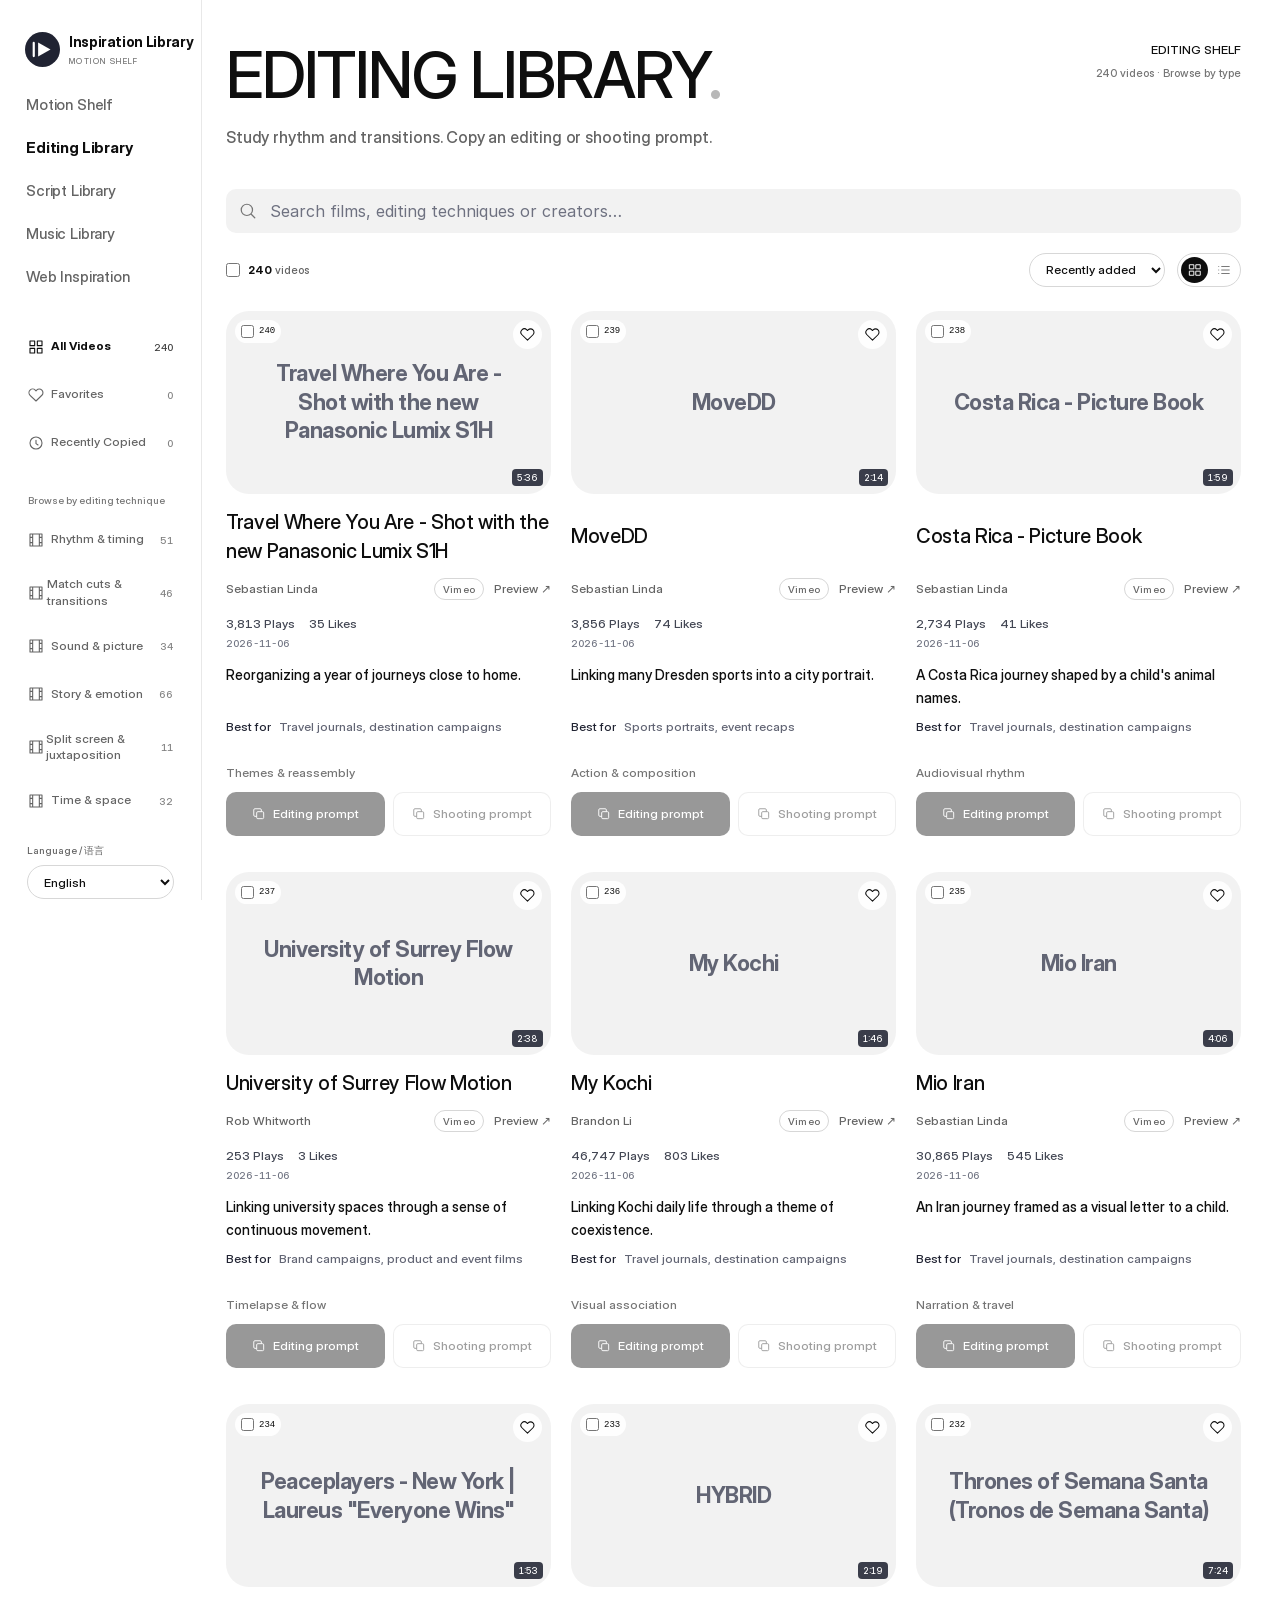
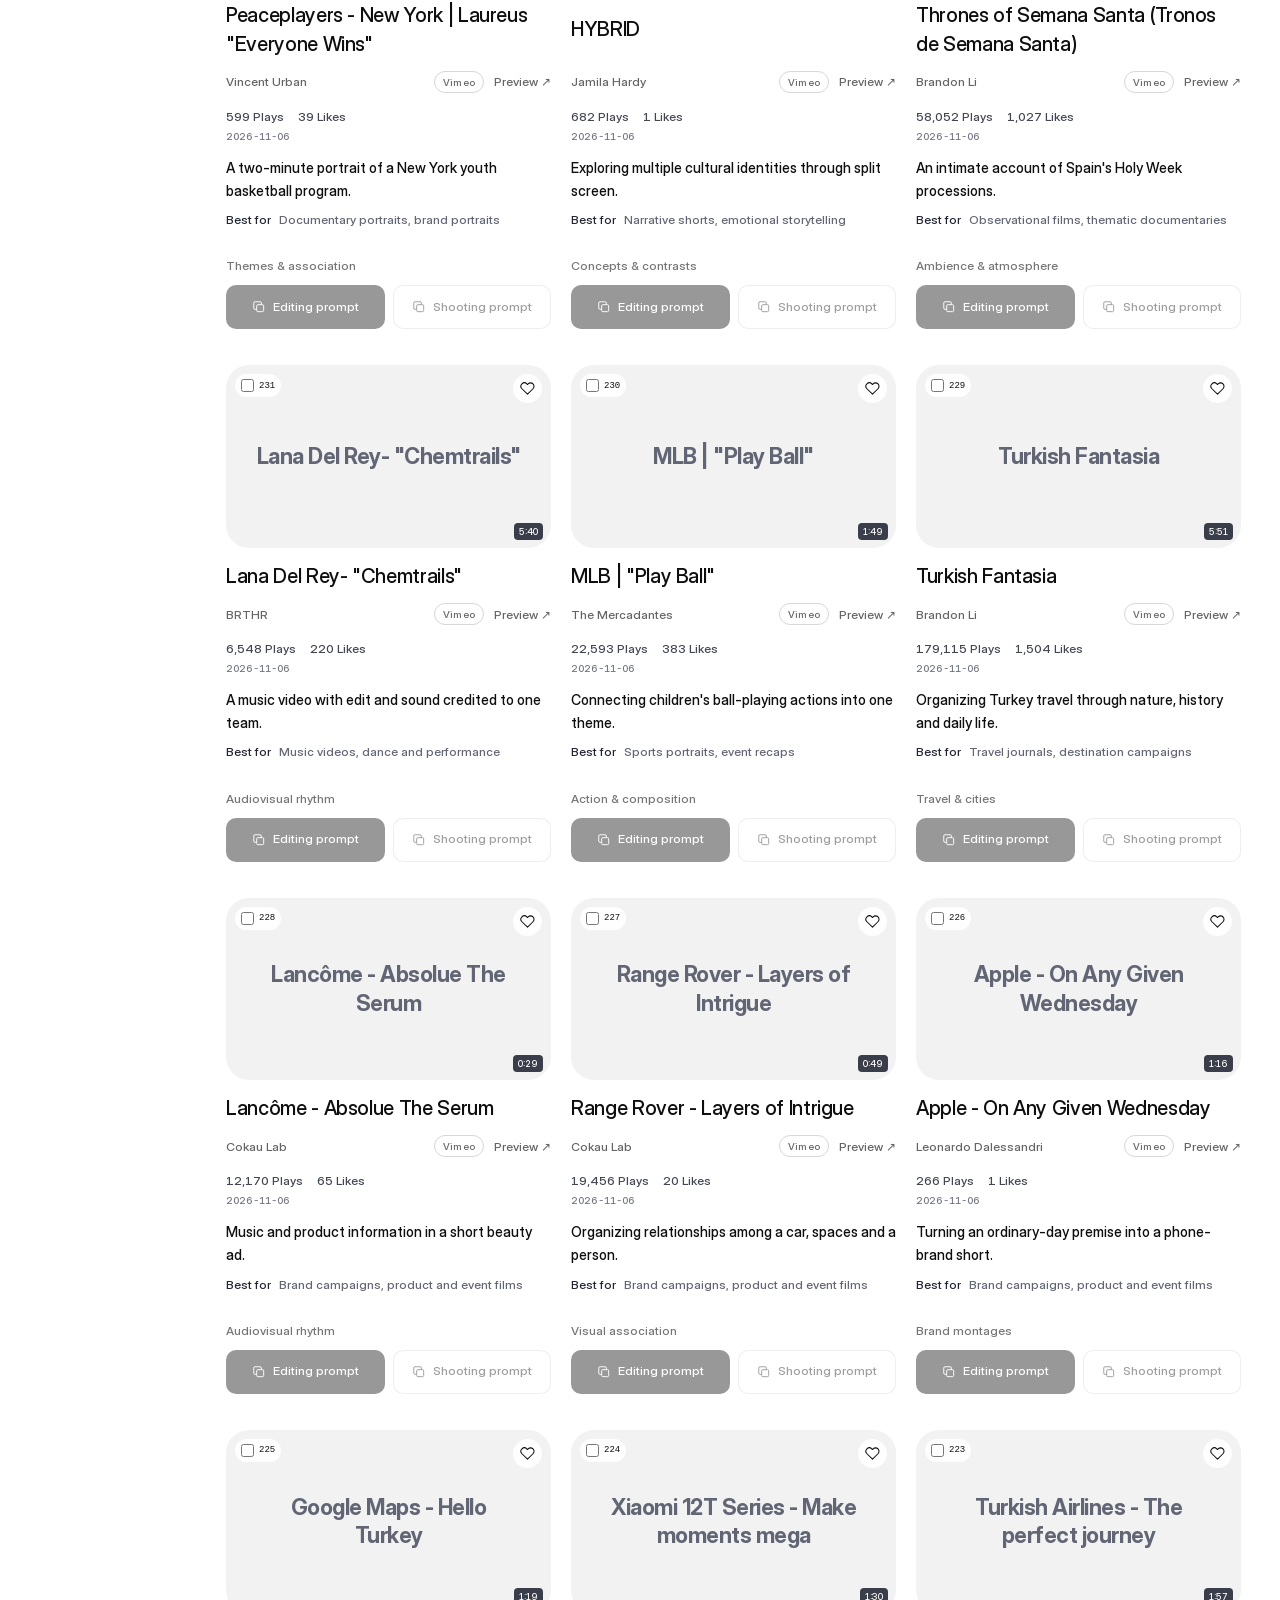
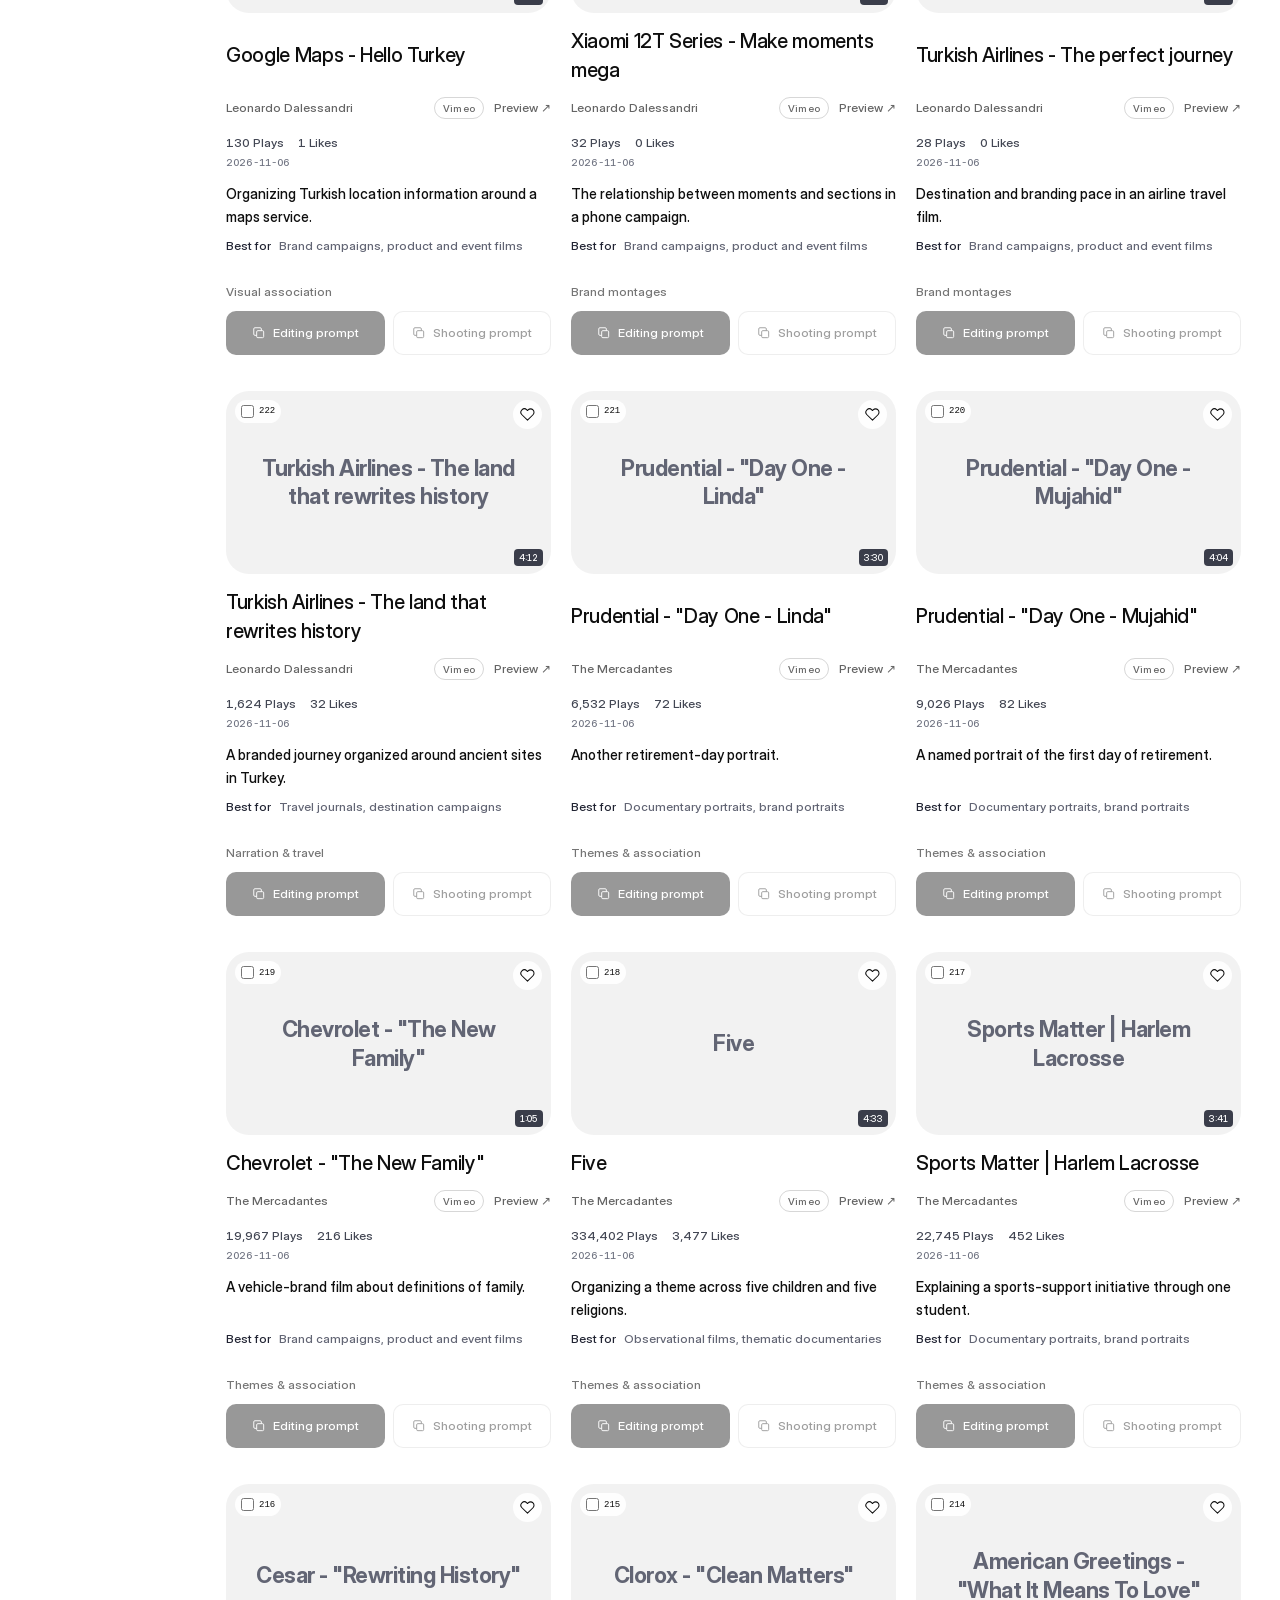
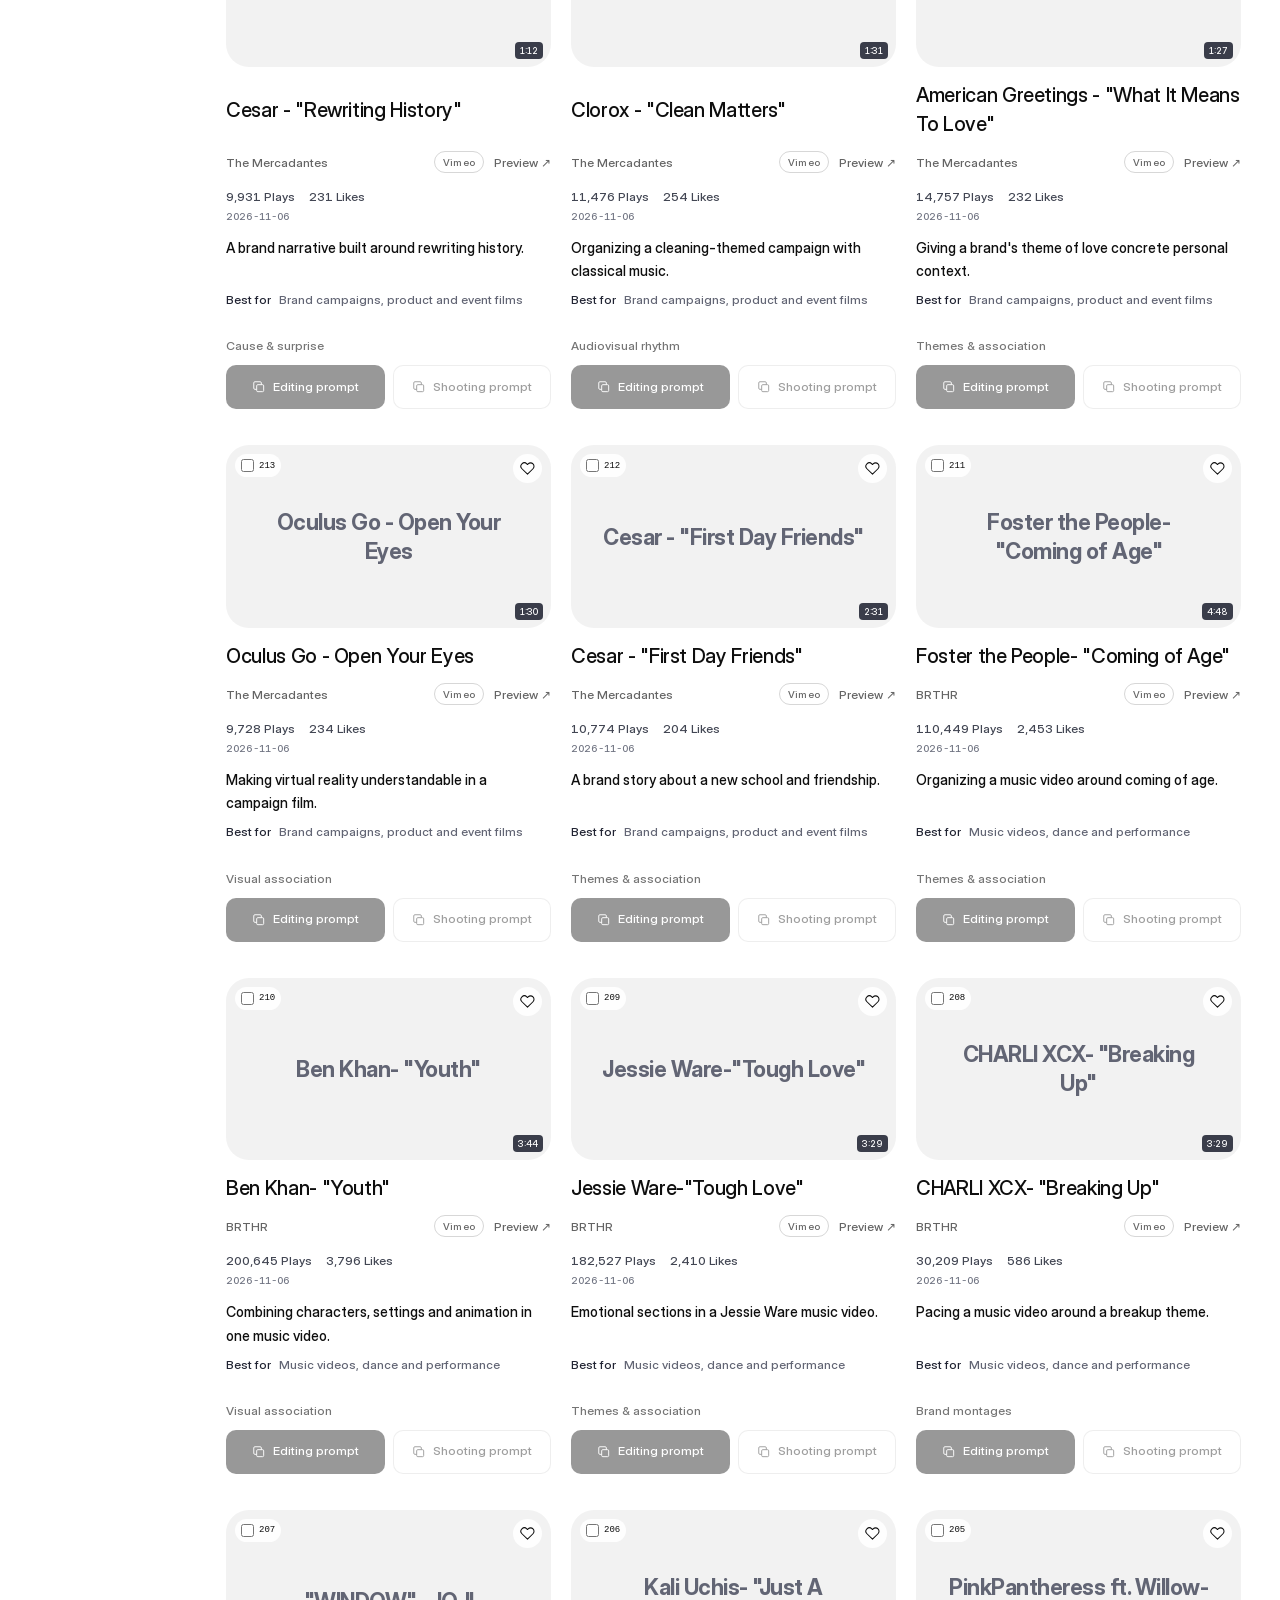
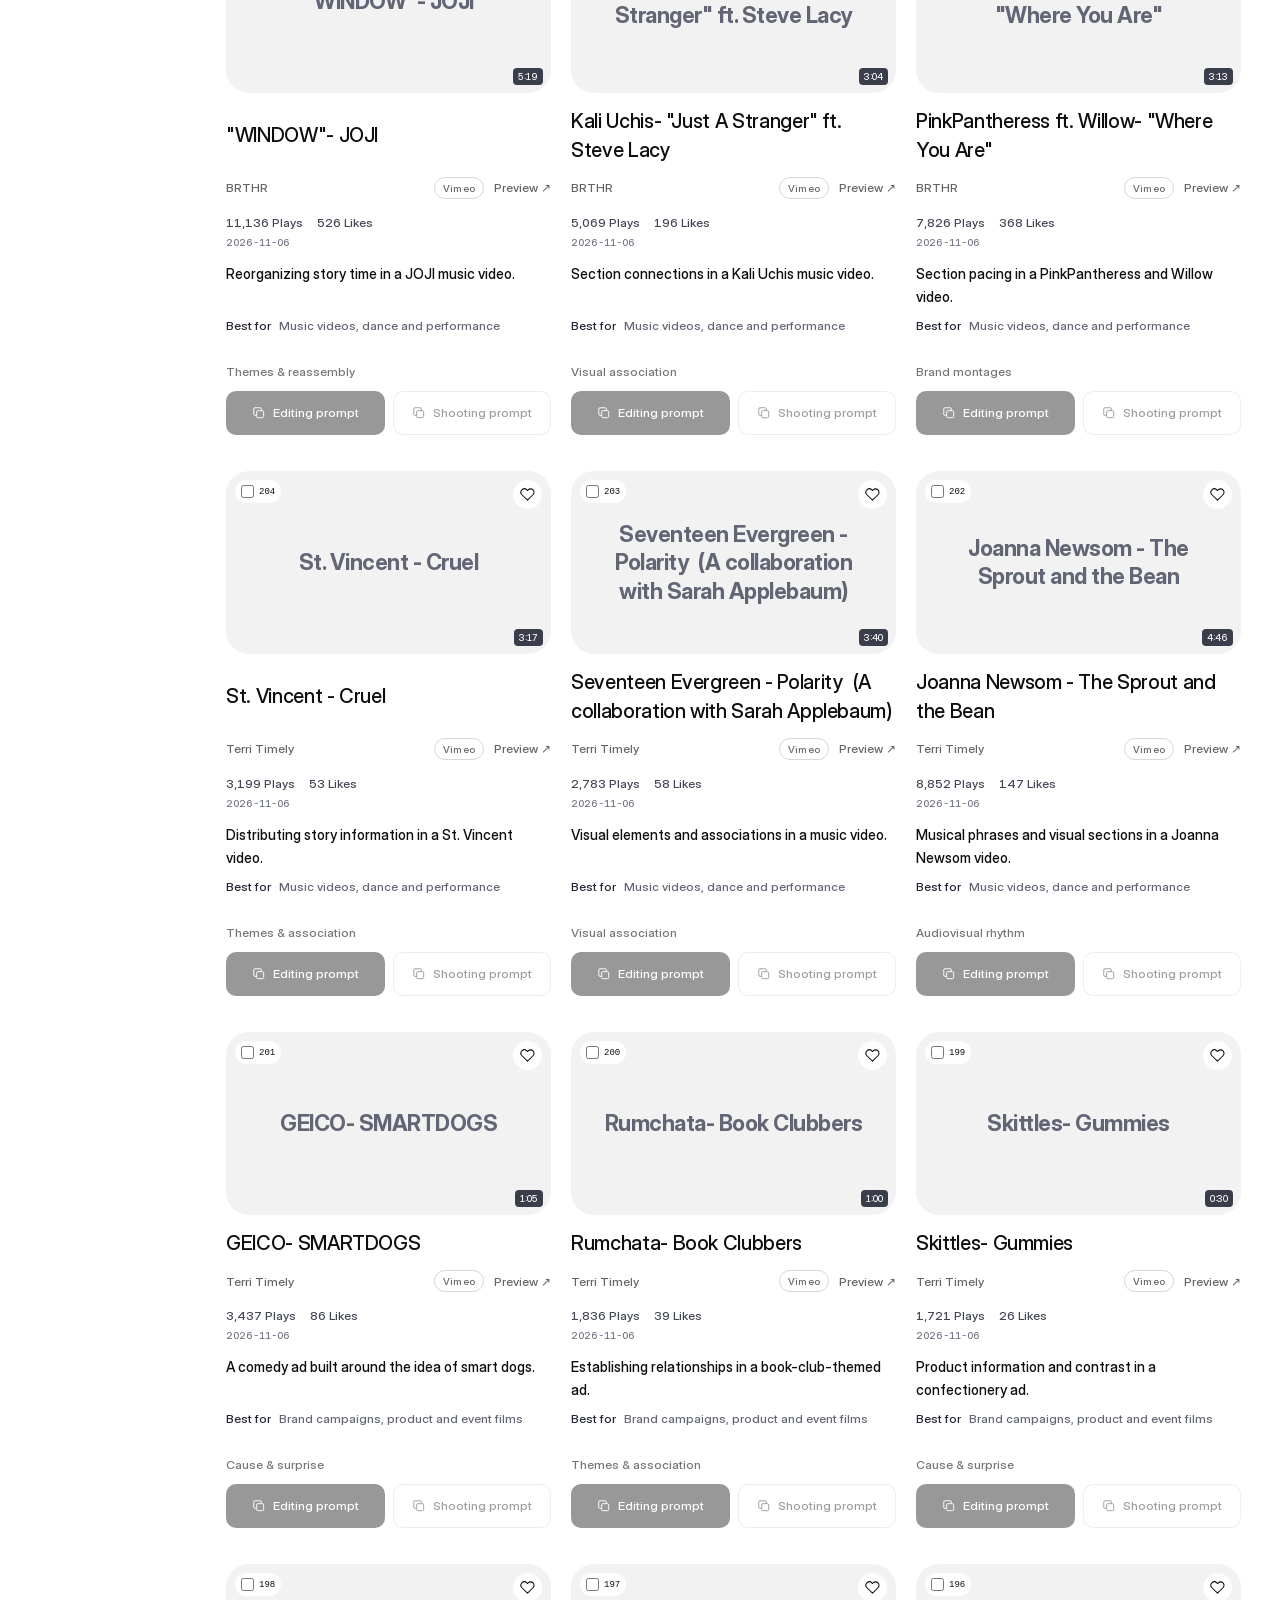
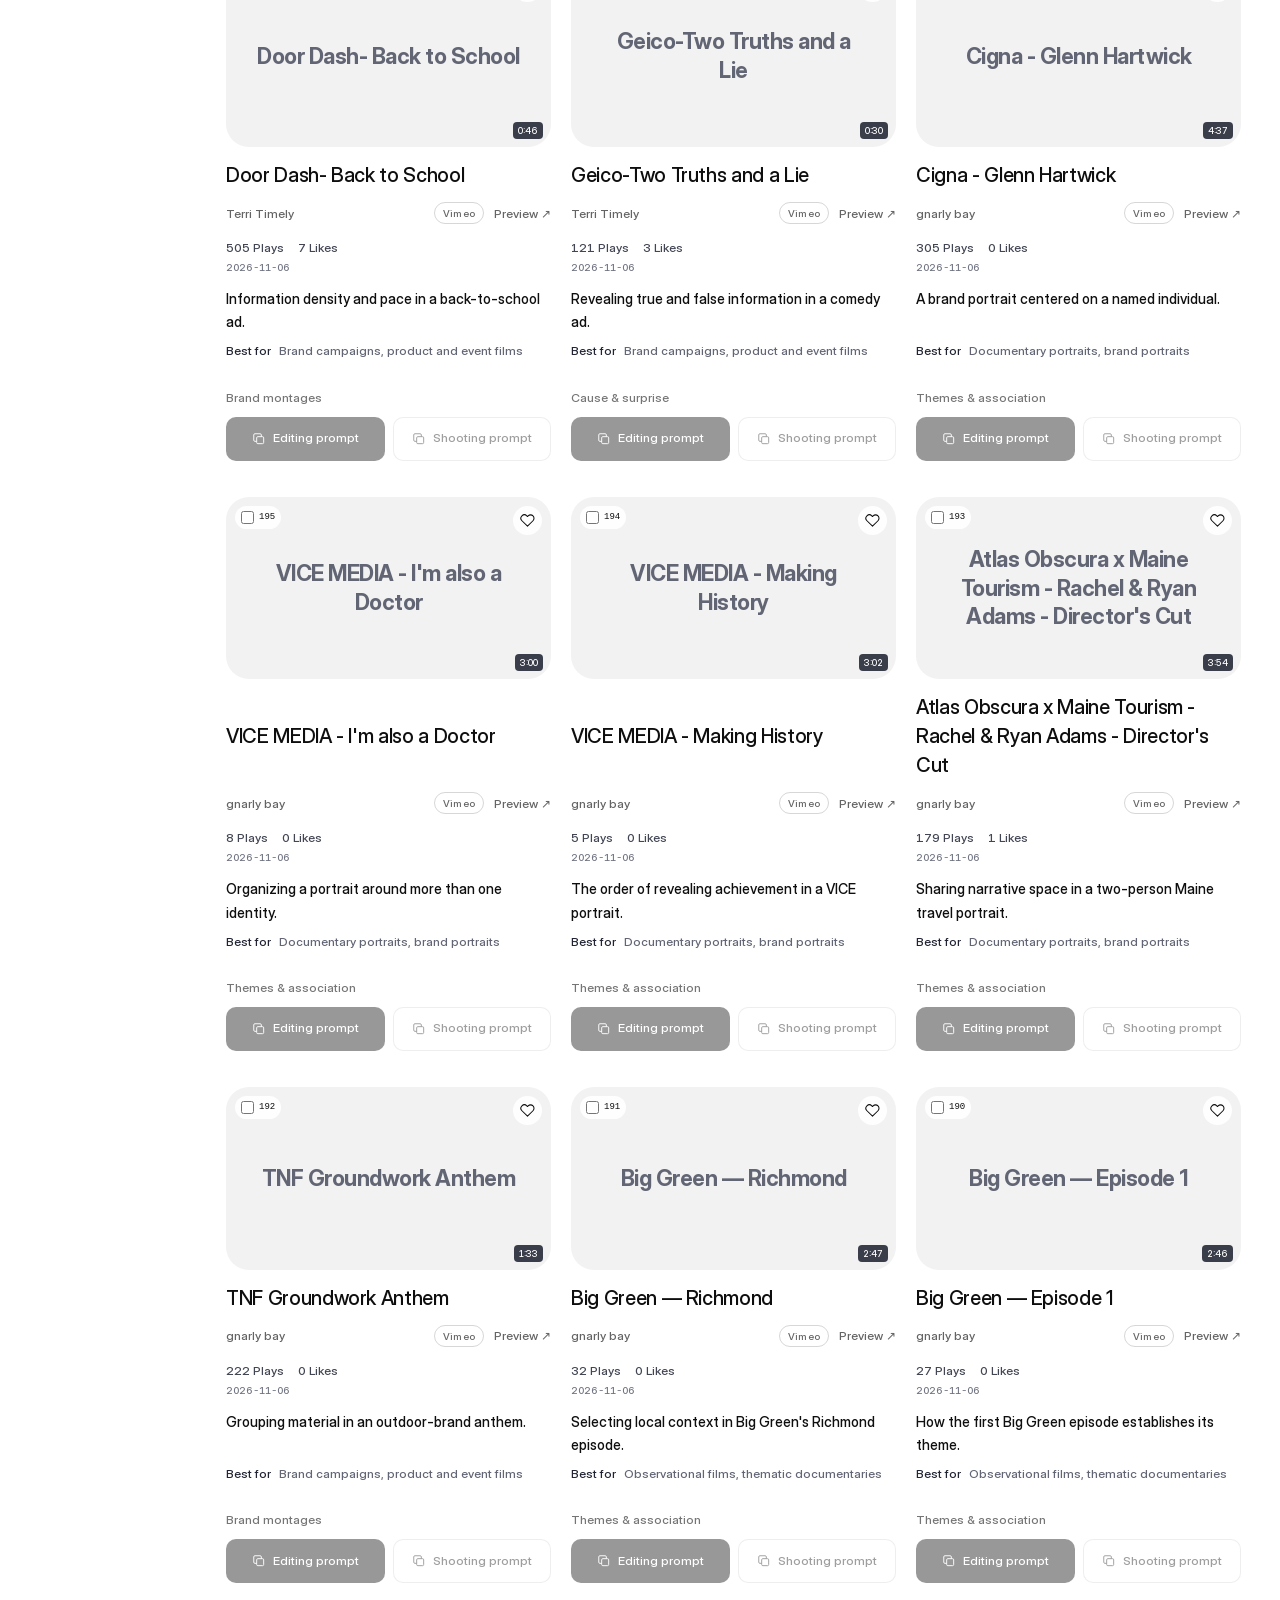
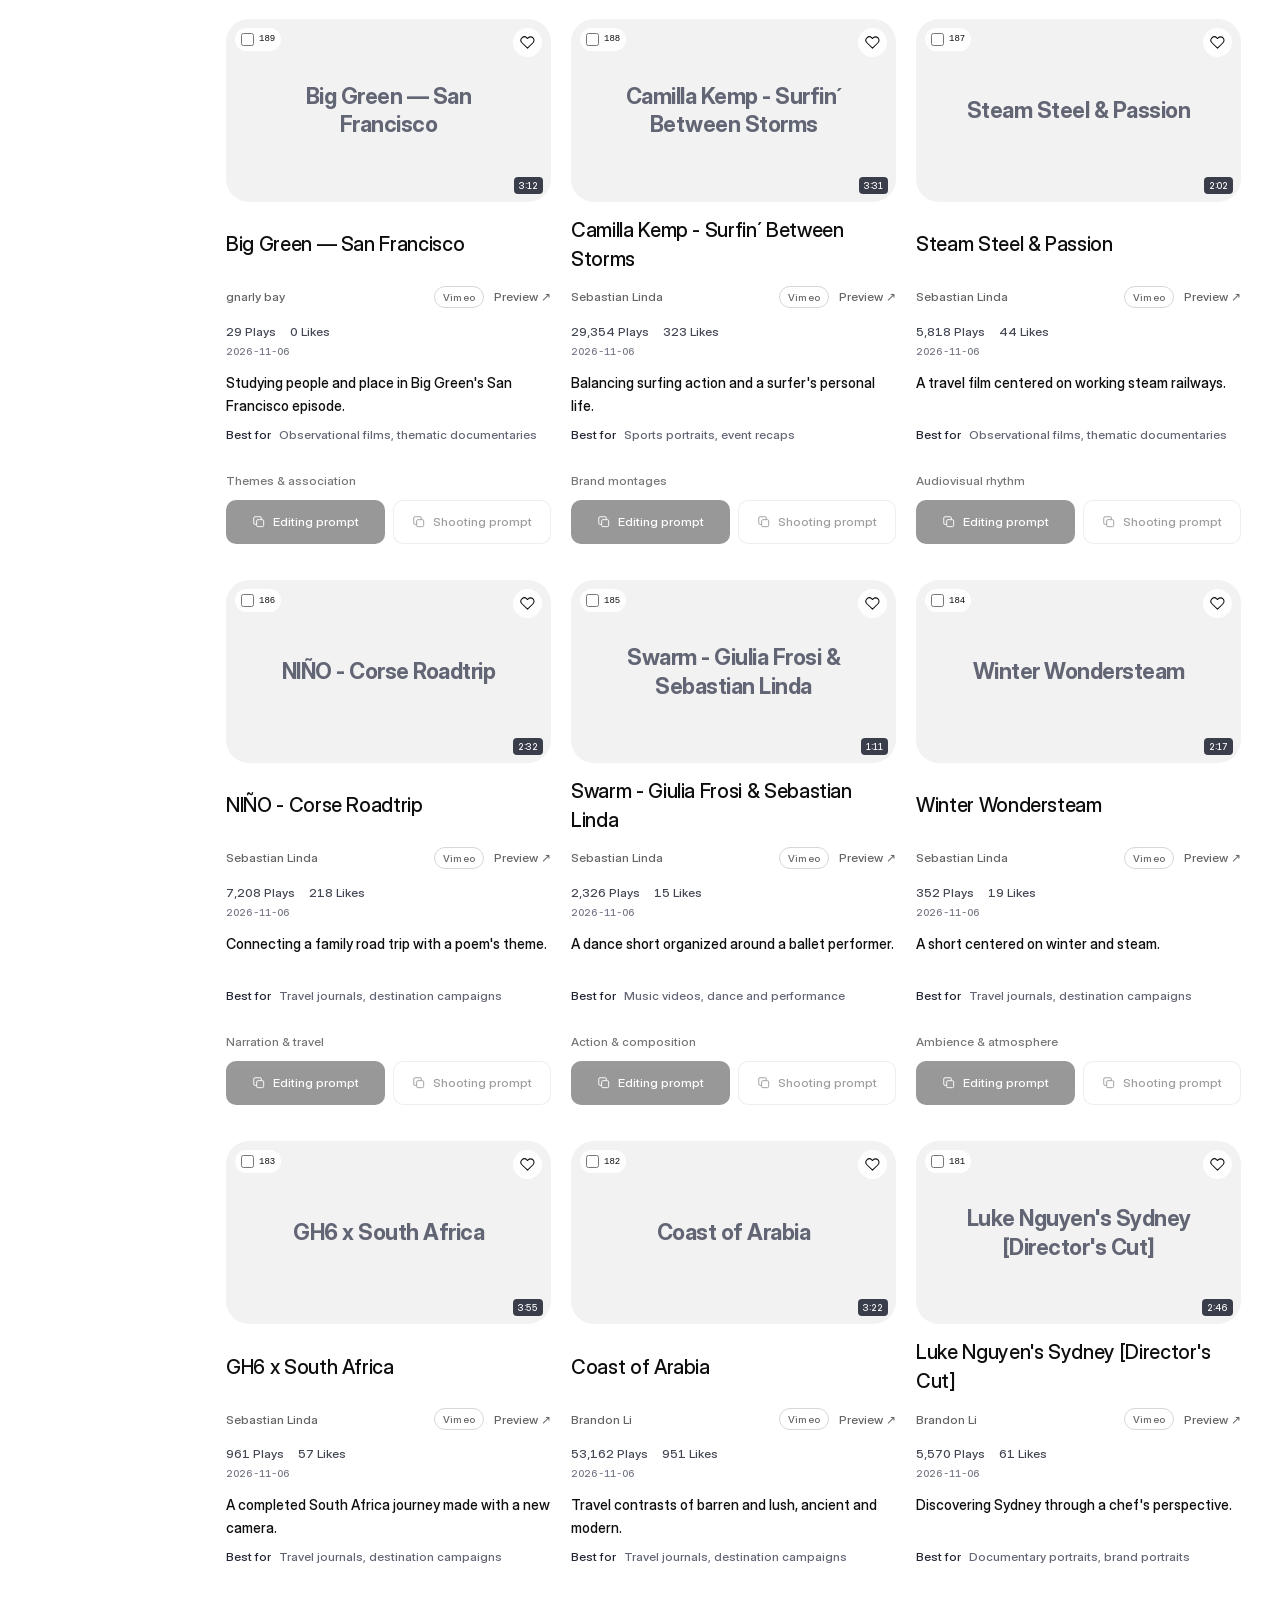
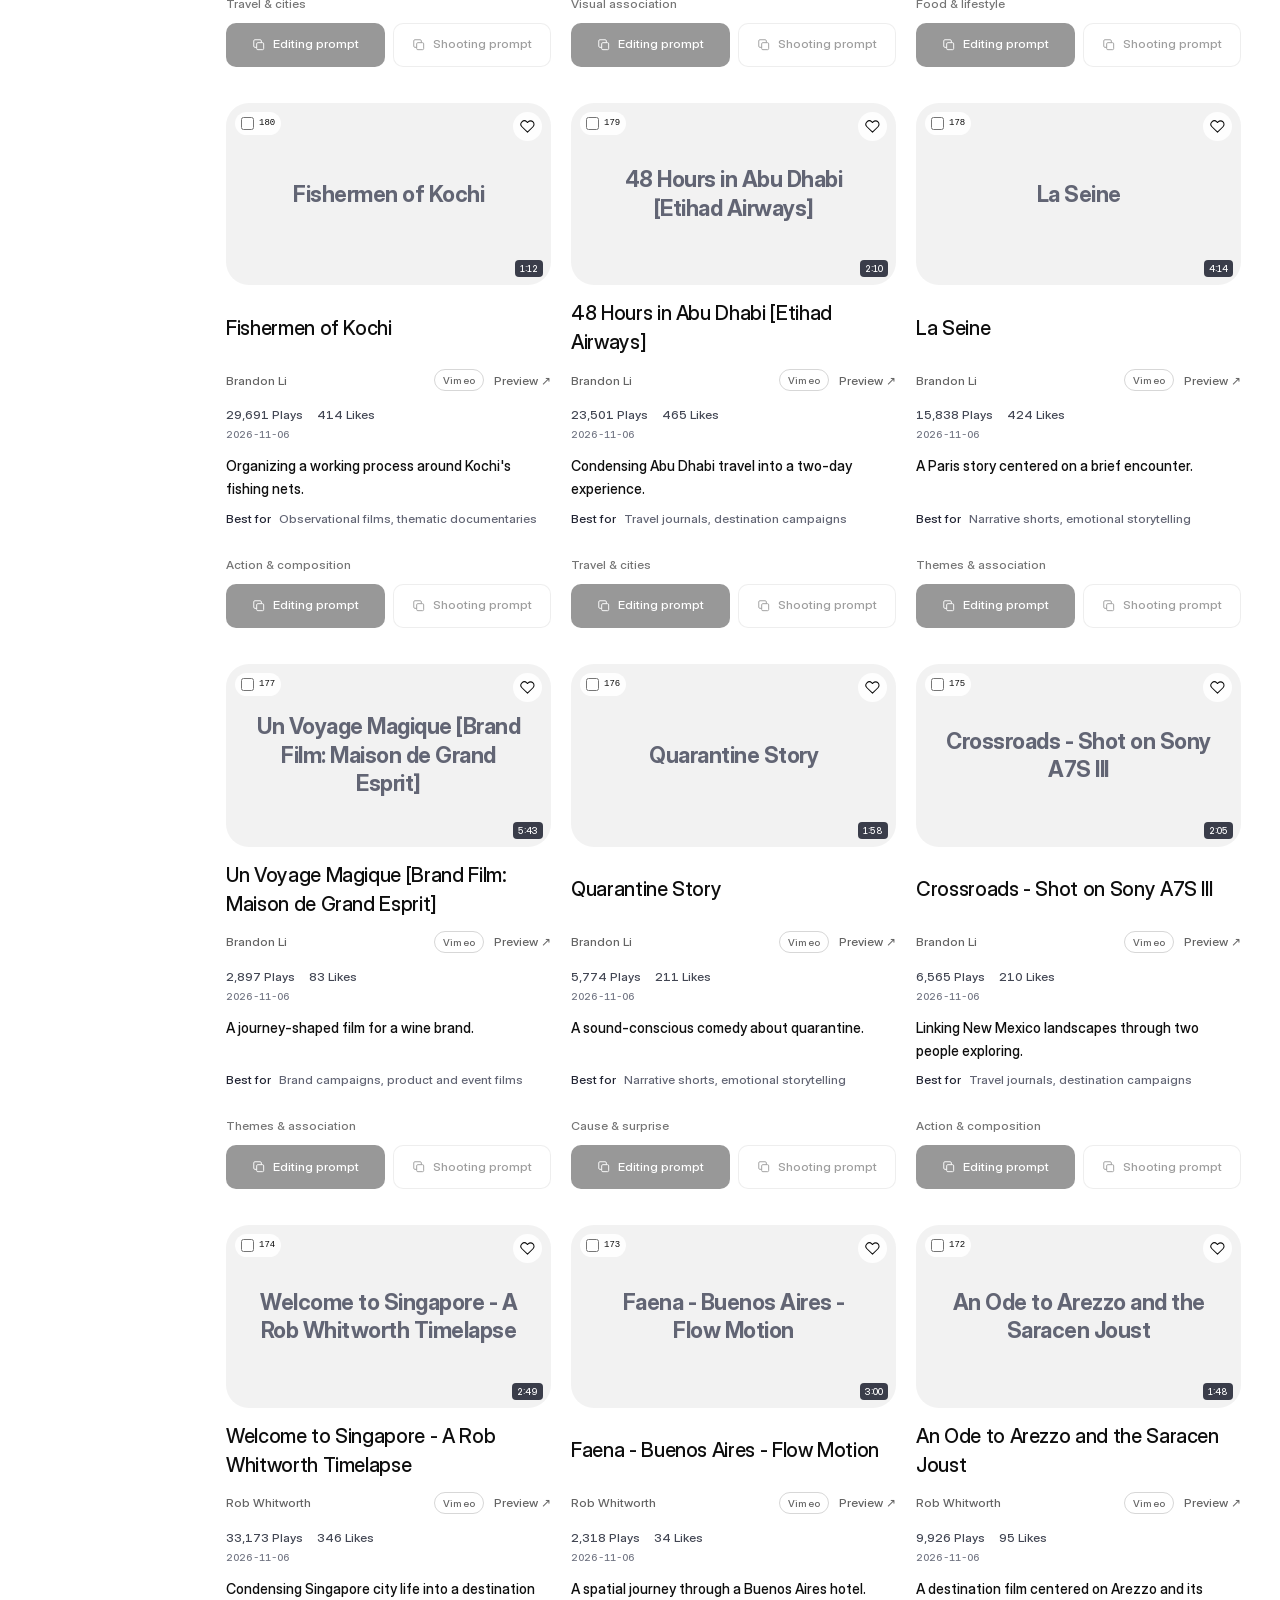
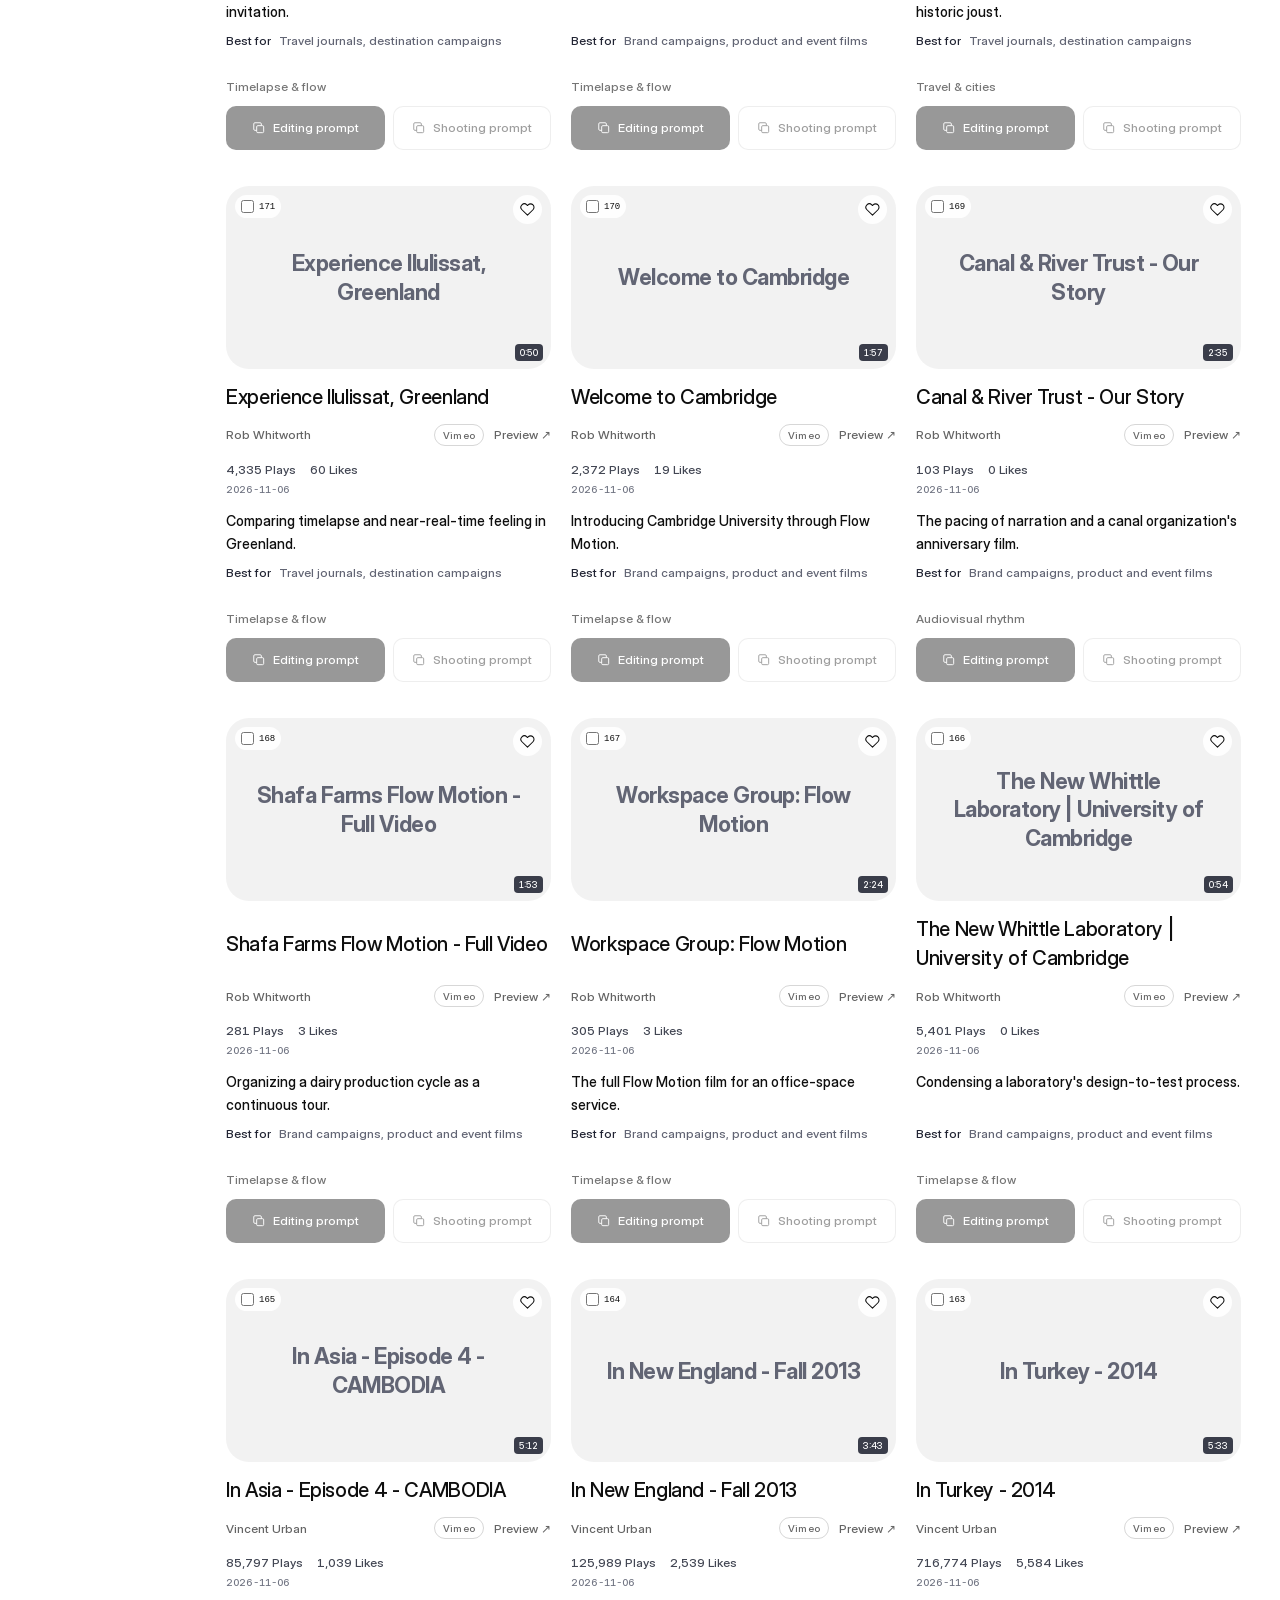
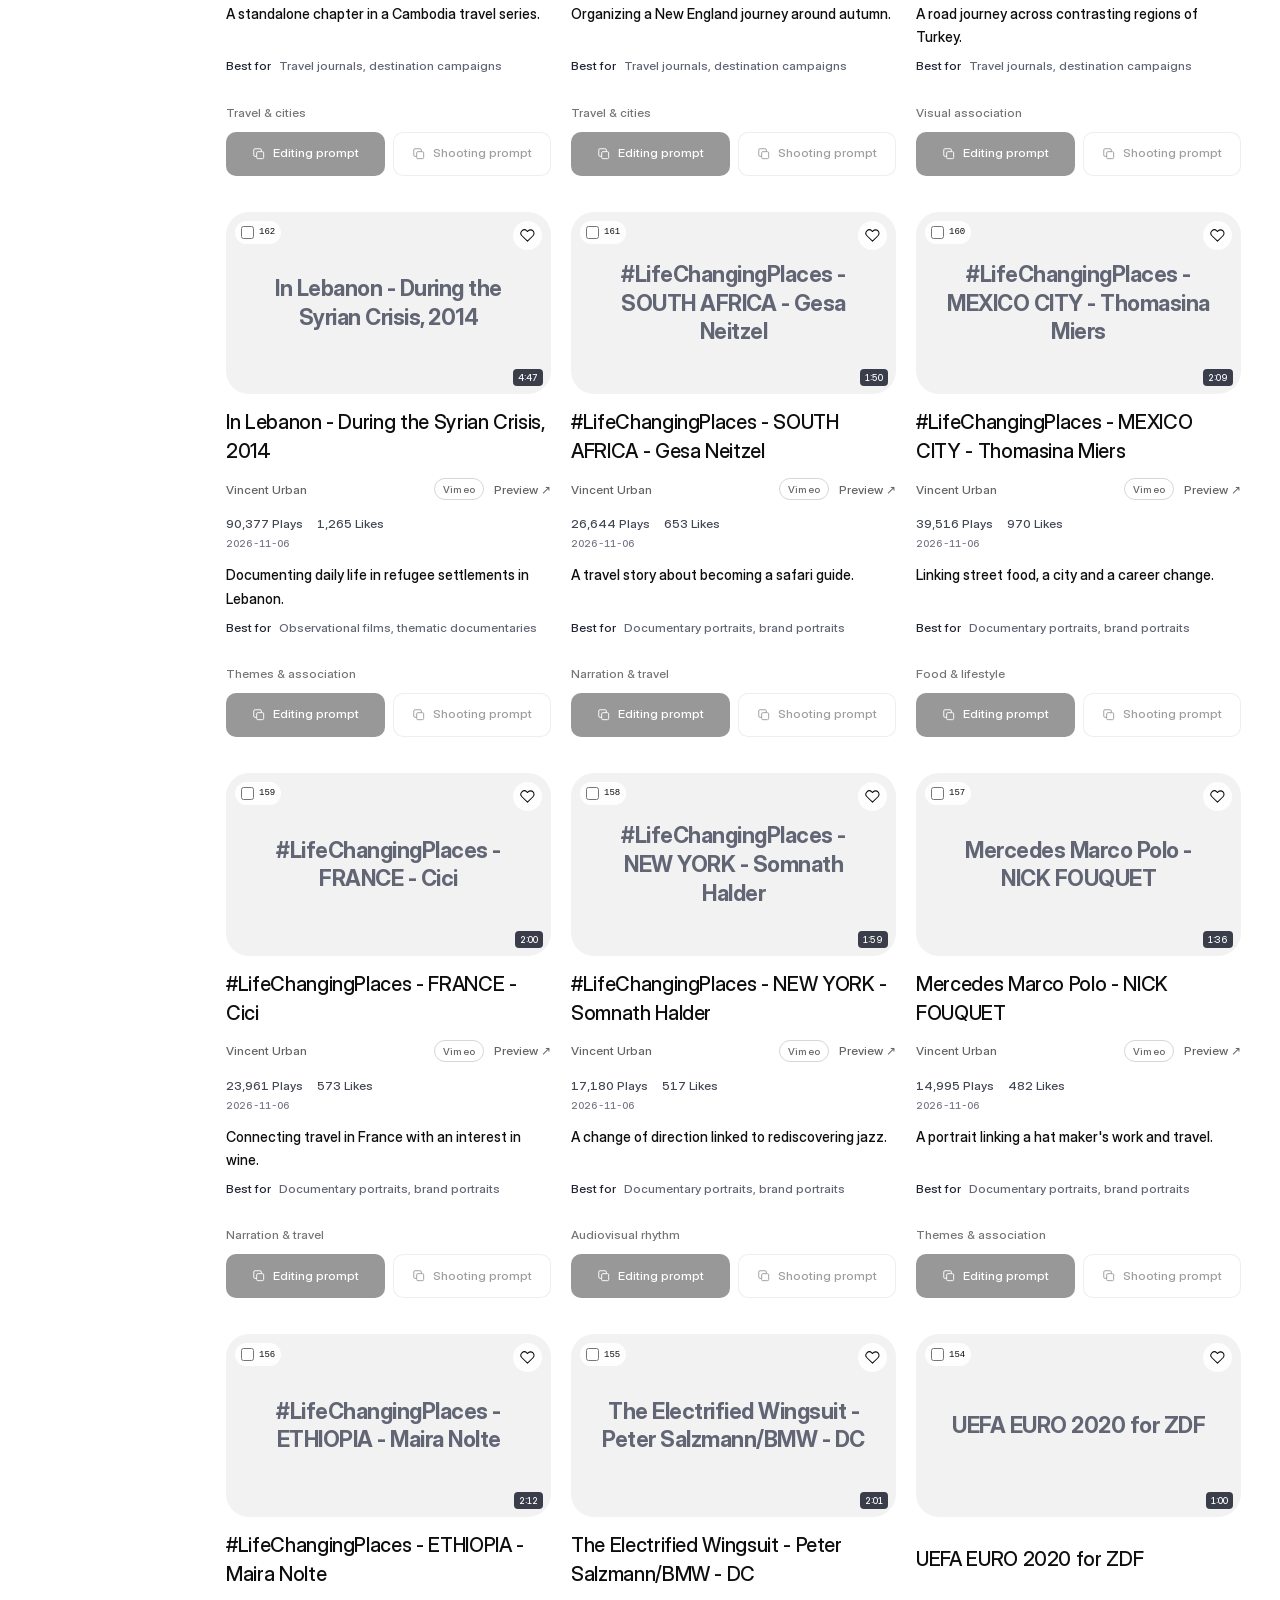
==== editing.html @ 193c0132 "Sync public library: 1700 video references" ====
<!doctype html>
<html lang="en">
<head><script src="./locales.js?v=3e06d448b05e36cb" defer></script><script src="./browser-state.js?v=eda3109a319b1b20" defer></script><script src="./i18n.js?v=cd2de2ad8abdabf1" defer></script>
  <meta charset="UTF-8"><meta name="viewport" content="width=device-width,initial-scale=1">
  <meta name="referrer" content="no-referrer"><meta name="color-scheme" content="light"><meta name="theme-color" content="#f7f7fb">
  <meta http-equiv="Content-Security-Policy" content="default-src 'self'; script-src 'self'; style-src 'self'; font-src 'self'; img-src 'self' https://cdn.dribbble.com https://d2ol7oe51mr4n9.cloudfront.net https://d8j0ntlcm91z4.cloudfront.net https://i.vimeocdn.com https://i.ytimg.com https://i1.hdslb.com https://image.mux.com https://images.higgs.ai https://img.youtube.com https://motionsites.ai https://pbs.twimg.com https://pub-86dc5b5484314368ac5436a674b0d919.r2.dev https://raw.githubusercontent.com https://y4pdgnepgswqffpt.public.blob.vercel-storage.com; media-src https://ccmixter.org https://cdn.dribbble.com https://cdn.rive.cool https://d8j0ntlcm91z4.cloudfront.net https://demos.digitalsamba.com https://github.com https://images.higgs.ai https://incompetech.com https://pub-60e30bed45514f03933d3900731bea31.r2.dev https://pub-86dc5b5484314368ac5436a674b0d919.r2.dev https://raw.githubusercontent.com https://release-assets.githubusercontent.com https://stream.mux.com https://video.twimg.com; frame-src https://player.vimeo.com https://www.youtube-nocookie.com https://player.mux.com https://player.bilibili.com; connect-src 'self'; base-uri 'none'; form-action 'none'; object-src 'none'"><title>剪辑灵感库 · Motion Shelf</title><link rel="icon" href="./icon.svg" type="image/svg+xml">
  <link rel="stylesheet" href="./ui.css?v=47e7e7791aae62e5"><link rel="stylesheet" href="./music.css?v=dc705110fbd1ebb5"><link rel="stylesheet" href="./editing.css?v=ce43395854d73dc2"><script src="./editing.js?v=1be674243980a954" defer></script><link rel="stylesheet" href="./reference-prompts.css?v=ce0c3dfcb9e8ca28"><script src="./reference-prompts.js?v=10b488dadba6f654" defer></script><script src="./app.js?v=d13b03df16201784" defer></script>
<script src="./navigation.js?v=d17faab9ecc30a64" defer></script></head>
<body class="editing-page reference-library-page">
  <a href="#main" class="skip-link">跳到作品</a>
  <aside class="sidebar" aria-label="作品导航">
    <a class="brand" href="./" aria-label="动效灵感库首页"><img src="./icon.svg" width="35" height="35" alt=""><span>灵感库<small>MOTION SHELF</small></span></a>
    <nav class="library-switch" aria-label="切换灵感库"><a href="./">动效灵感库</a><a href="./editing.html" class="active" aria-current="page">剪辑灵感库</a><a href="./scripts.html">脚本灵感库</a><a href="./music.html">音乐灵感库</a><a href="./websites.html">网页灵感</a></nav>
    <nav class="collection-nav" aria-label="作品集合">
      <button type="button" class="nav-item active" data-scope="all"><span data-icon="grid"></span><span>全部作品</span><b id="all-count">—</b></button>
      <button type="button" class="nav-item" data-scope="favorites"><span data-icon="heart"></span><span>我的收藏</span><b id="favorites-count">0</b></button>
      <button type="button" class="nav-item" data-scope="recent"><span data-icon="clock"></span><span>最近复制</span><b id="recent-count">0</b></button>
    </nav>
    
    <div class="sidebar-label">按剪辑手法</div><nav id="categories" class="category-nav" aria-label="作品分类"></nav>
    <div class="sidebar-footer"><button type="button" id="about-btn">关于剪辑库 <span>↗</span></button></div>
  </aside>
  <main id="main" tabindex="-1">
    <header class="page-header"><div><h1 id="page-title">全部作品<span class="title-dot">.</span></h1><p id="page-description">动效与动画参考，找到喜欢的，复制就好。</p></div><span class="edition" id="edition">MOTION SHELF<small>正在载入作品…</small></span></header>
    <section class="toolbar" aria-label="搜索作品">
      <div class="search-field"><span data-icon="search"></span><input id="search" type="search" placeholder="搜索作品、剪辑手法或作者…" aria-label="搜索作品、剪辑手法或作者" autocomplete="off"><button id="clear-search" type="button" class="icon-button hidden" aria-label="清空搜索"><span data-icon="close"></span></button></div>
    </section>
    <section id="subcategories" class="subcategory-row hidden" aria-label="按细分类筛选"></section>
    <div id="offline-banner" role="status" class="banner hidden"></div>
    <section class="results-toolbar" aria-label="结果与视图"><div class="results-left"><label class="select-all"><input type="checkbox" id="select-all" aria-label="选择当前全部结果"><span id="results-count" role="status" aria-live="polite">正在载入作品…</span></label><span id="active-filter" class="filter-chip hidden"></span></div><div class="results-right"><label class="sort-wrap"><span class="sr-only">排序方式</span><select id="sort"><option value="newest" selected>最新加入</option><option value="number">清单顺序</option><option value="title">标题 A—Z</option><option value="duration">短片优先</option><option value="plays">播放量最多</option><option value="likes">点赞数最多</option></select></label><div class="view-switch" role="group" aria-label="浏览方式"><button type="button" class="active" data-view="grid" aria-label="卡片视图" aria-pressed="true"><span data-icon="grid"></span></button><button type="button" data-view="list" aria-label="列表视图" aria-pressed="false"><span data-icon="list"></span></button></div></div></section>
    <section id="gallery" class="gallery" aria-label="视频作品"></section>
    <section id="empty-state" class="empty-state hidden" aria-live="polite"><div class="empty-icon" data-icon="search"></div><h2 id="empty-title">没有找到作品</h2><p id="empty-description">换一个关键词，或清除筛选再看看。</p><button id="empty-action" type="button" class="button secondary">清除筛选</button></section>
    <footer class="page-footer"><span id="footer-count">1700 个视频直达链接</span><span>找灵感，也别忘了开始创作。 <span class="footer-spark">✳</span></span></footer>
  </main>
  <section id="selection-bar" class="selection-bar hidden" aria-label="批量选择" aria-live="polite"><span class="selection-count"><b id="selected-count">0</b> 个已选</span><button type="button" id="copy-selected" class="button primary"><span data-icon="copy"></span>复制所选链接</button><button type="button" id="clear-selected" class="icon-button" aria-label="取消全部选择"><span data-icon="close"></span></button></section>
  <div id="toast" class="toast" role="status" aria-live="polite"></div>
  <dialog id="preview" class="preview-dialog"><div class="preview-top"><span id="preview-kicker">视频预览</span><button type="button" id="close-preview" class="icon-button" aria-label="关闭预览"><span data-icon="close"></span></button></div><div id="player" class="player"></div><div class="preview-content"><div><h2 id="preview-title"></h2><p id="preview-info"></p><p id="preview-provenance" class="hidden"></p><a id="evidence-link" class="evidence-link hidden" target="_blank" rel="noopener noreferrer">制作说明 / 提示词 ↗</a></div><div class="preview-actions"><a id="original-link" class="button secondary" target="_blank" rel="noopener noreferrer">打开原视频 <span data-icon="external"></span></a><button type="button" id="preview-copy" class="button secondary"><span data-icon="copy"></span>复制链接</button></div></div><section id="editing-details" class="editing-details"></section><div id="preview-reference-prompts" class="reference-preview-actions"></div><div id="preview-reference-insights" class="reference-preview-insights"></div><p class="player-hint">播放受平台与网络影响。无法预览时，可打开原视频；链接随时可以复制。</p></dialog>
  <dialog id="manual-copy" class="small-dialog"><div class="dialog-heading"><h2>手动复制链接</h2><button type="button" data-close="manual-copy" class="icon-button" aria-label="关闭手动复制"><span data-icon="close"></span></button></div><p>浏览器暂时无法写入剪贴板。请选中下方内容，按 ⌘C / Ctrl+C。</p><textarea id="manual-text" readonly aria-label="待复制的链接"></textarea><button type="button" id="manual-select" class="button primary">全选内容</button></dialog>
  <dialog id="about" class="small-dialog"><div class="dialog-heading"><h2>关于剪辑灵感库</h2><button type="button" data-close="about" class="icon-button" aria-label="关闭关于"><span data-icon="close"></span></button></div><p>按剪辑手法整理成片，包含广告、旅行、音乐视频跟叙事短片。每条保留原作者、原视频、研究重点跟收录依据。</p><p>作者跟作品身份已核对。研究重点是观看建议，未逐部完整观看；涉及合成、拍摄跟声音设计的案例，不把效果全部归为剪辑。</p><p>仅整理原片链接，视频版权归原作者。收藏跟复制记录仅存此浏览器。</p></dialog>

</body></html>
---- ui.css ----
@charset "UTF-8";
:root{--bg:#f7f7fb;--sidebar:#f0eff8;--card:#ffffff;--hover:#eeebf8;--line:#dedee9;--text:#202332;--muted:#626574;--dim:#6e7180;--lime:#6550c2;--lime-text:#ffffff;--accent-soft:#ece7fb;--accent-hover:#5140a7;--page-tint-a:#e6e4fc;--page-tint-b:#f7e9f2;--font:-apple-system,BlinkMacSystemFont,"Segoe UI","PingFang SC","Hiragino Sans GB","Microsoft YaHei",sans-serif;--side:202px}
*{box-sizing:border-box}html{scroll-behavior:smooth;scrollbar-gutter:stable}body{margin:0;background:var(--bg);color:var(--text);font-family:var(--font);font-size:14px;-webkit-font-smoothing:antialiased}button,input,select,textarea{font:inherit}button,select{cursor:pointer}button,a,input,select,textarea{-webkit-tap-highlight-color:transparent}button{color:inherit}button{border:0}button:disabled{opacity:.4;cursor:not-allowed}a{color:inherit;text-decoration:none}button:focus-visible,a:focus-visible,input:focus-visible,select:focus-visible,textarea:focus-visible{outline:2px solid var(--lime);outline-offset:4px}input[type=checkbox]{accent-color:var(--lime);width:16px;height:16px;cursor:pointer;flex-shrink:0}svg{width:18px;height:18px;display:block;flex-shrink:0}span[data-icon]{display:inline-flex;align-items:center;justify-content:center;flex-shrink:0}.hidden{display:none!important}.sr-only{position:absolute;width:1px;height:1px;padding:0;margin:-1px;overflow:hidden;clip:rect(0,0,0,0);white-space:nowrap;border:0}.skip-link{position:fixed;left:12px;top:-60px;background:var(--lime);color:var(--lime-text);padding:12px 18px;z-index:100}.skip-link:focus{top:12px}
.sidebar{position:fixed;inset:0 auto 0 0;width:var(--side);background:var(--sidebar);border-right:1px solid var(--line);padding:28px 17px 19px;display:flex;flex-direction:column;overflow:auto;z-index:20}.brand{display:flex;align-items:center;gap:11px;margin:0 8px 31px;font-size:15px;font-weight:650;white-space:nowrap}.brand img{flex-shrink:0}.brand small{display:block;font-size:8px;color:var(--dim);font-weight:500;letter-spacing:2px;margin-top:6px}.collection-nav,.category-nav{display:grid;gap:5px}.nav-item{display:flex;align-items:center;gap:10px;min-height:43px;width:100%;border-radius:8px;padding:10px 11px;background:transparent;color:var(--muted);font-size:12px;text-align:left;transition:background .15s,color .15s}.nav-item svg{width:16px;height:16px}.nav-item b{font-size:10px;margin-left:auto;font-weight:500;font-variant-numeric:tabular-nums;opacity:.8}.nav-item:hover{background:var(--hover);color:var(--text)}.nav-item.active{background:var(--lime);color:var(--lime-text);font-weight:600}.nav-item.category.active{background:#ffffff;color:var(--lime)}.sidebar-label{color:var(--dim);font-size:10px;letter-spacing:1px;padding:0 11px;margin:30px 0 12px}.sidebar-footer{margin-top:auto;padding:30px 10px 0;color:var(--muted);font-size:10px;line-height:1.6}.local-dot{display:inline-block;width:5px;height:5px;border-radius:50%;background:var(--lime);margin-right:5px}.sidebar-footer small{display:block;color:var(--dim);margin:4px 0 16px;font-size:10px;white-space:nowrap}.sidebar-footer button{display:flex;justify-content:space-between;align-items:center;width:100%;color:var(--muted);background:transparent;padding:0;font-size:10px;min-height:28px}.sidebar-footer button:hover{color:var(--lime)}
main{margin-left:var(--side);padding:27px 34px 28px;max-width:1850px;min-width:0;outline:none}.page-header{display:flex;justify-content:space-between;gap:20px;align-items:flex-start;margin-bottom:19px}.eyebrow{color:var(--dim);font-size:9px;letter-spacing:1.7px;margin:0 0 9px}h1{font-size:28px;line-height:1.25;font-weight:620;letter-spacing:-.7px;margin:0}.title-dot{color:var(--lime);padding-left:3px}#page-description{font-size:12px;color:var(--muted);line-height:1.7;margin:8px 0 0}.edition{font-size:10px;letter-spacing:1.4px;color:var(--lime);text-align:right;white-space:nowrap;padding-top:2px}.edition small{display:block;font-size:10px;color:var(--dim);letter-spacing:0;margin-top:7px}.toolbar{display:flex;gap:10px;align-items:center}.search-field{display:flex;align-items:center;gap:11px;flex:1;min-width:120px;background:#ffffff;border:1px solid #d9deea;border-radius:9px;padding:0 12px;height:45px;transition:border-color .15s}.search-field:focus-within{border-color:var(--lime)}.search-field>span{color:var(--dim)}.search-field input{width:100%;min-width:30px;border:0;outline:0!important;background:none;color:var(--text);font-size:12px;height:100%}.search-field input::placeholder{color:#6e7180}.search-field input::-webkit-search-cancel-button{display:none}.search-field kbd{font-family:inherit;border:1px solid #d9deea;border-radius:4px;color:var(--dim);padding:1px 5px;font-size:10px}.search-field .icon-button{width:25px;height:25px}.toolbar-actions{display:flex;gap:10px;align-items:center}.button{display:inline-flex;align-items:center;justify-content:center;gap:7px;min-height:40px;padding:0 13px;border-radius:8px;font-size:11px;font-weight:550;white-space:nowrap;border:1px solid transparent;transition:background .15s,border-color .15s,transform .15s}.button svg{width:15px;height:15px}.primary{background:var(--lime);color:var(--lime-text)}.primary:hover{background:#f0f2f7}.primary:active{transform:translateY(1px)}.secondary{background:#ffffff;border-color:#d9deea;color:#202332}.secondary:hover{background:#edf0f6;border-color:#d9deea}.select-wrap{position:relative;display:flex;align-items:center}.select-wrap select{appearance:none;background:#ffffff;border:1px solid var(--line);border-radius:8px;height:40px;padding:0 29px 0 12px;color:var(--muted);font-size:11px;max-width:138px}.select-wrap>span[data-icon]{position:absolute;right:10px;pointer-events:none;color:var(--dim)}.select-wrap svg{width:12px;height:12px}.filter-row{display:flex;gap:20px;align-items:center;flex-wrap:wrap;margin-top:10px;padding-bottom:13px;border-bottom:1px solid var(--line);min-height:36px}.studio-filter,.format-filter{display:flex;align-items:center;gap:7px}.filter-row label{color:var(--dim);font-size:10px}.filter-row select,.sort-wrap select{background:transparent;color:var(--muted);border:0;font-size:10px;max-width:150px;padding:4px 3px}.filter-row option,.sort-wrap option{background:var(--card);color:var(--text)}.text-button{background:transparent;padding:4px 0;color:var(--lime);font-size:10px}.results-toolbar{display:flex;align-items:center;justify-content:space-between;gap:12px;padding:12px 0}.results-left,.results-right{display:flex;align-items:center;gap:12px;min-width:0}.select-all{display:flex;align-items:center;gap:8px;font-size:11px;color:var(--muted);cursor:pointer;min-height:30px}.select-all input{width:14px;height:14px;margin:0}.select-all strong{font-weight:600;color:var(--text)}.filter-chip{font-size:10px;border:1px solid #d9deea;background:#ffffff;color:var(--lime);padding:3px 7px;border-radius:5px;white-space:nowrap}.view-switch{display:flex;gap:2px;border:1px solid var(--line);border-radius:6px;padding:2px}.view-switch button{background:transparent;color:var(--dim);border-radius:4px;width:27px;height:26px;display:grid;place-items:center}.view-switch svg{width:14px;height:14px}.view-switch button.active{background:#edf0f6;color:var(--lime)}.gallery{display:grid;grid-template-columns:repeat(3,minmax(0,1fr));gap:20px}.card{min-width:0;overflow:hidden;border-radius:11px;border:1px solid var(--line);background:var(--card);transition:border-color .16s,box-shadow .16s}.card:hover{border-color:#d9deea;box-shadow:0 8px 28px #00000022}.card.selected{border-color:var(--lime)}.artwork{position:relative;aspect-ratio:16/9;background:#ffffff;overflow:hidden}.image-open{position:absolute;inset:0;padding:0;background:transparent;width:100%;height:100%;display:grid;place-items:center;overflow:hidden}.artwork img{position:absolute;width:100%;height:100%;object-fit:cover;transition:transform .3s}.card:hover .artwork img{transform:scale(1.025)}.image-fallback{padding:30px;color:#626574;font-size:22px;letter-spacing:-.5px;font-weight:600;text-align:center;line-height:1.3}.play-icon{position:absolute;display:grid;place-items:center;width:42px;height:42px;background:#ffffffd9;border:1px solid #d9deea66;border-radius:50%;color:#202332;opacity:0;transform:translateY(4px);transition:opacity .15s,transform .15s}.play-icon svg{width:17px;height:17px;margin-left:2px}.image-open:hover .play-icon,.image-open:focus-visible .play-icon{opacity:1;transform:translateY(0)}.card-select{position:absolute;left:9px;top:9px;z-index:2;display:flex;align-items:center;gap:5px;background:#ffffffe3;padding:5px 6px;border-radius:5px;cursor:pointer;color:#202332}.card-select input{width:13px;height:13px;margin:0}.card-number{font-size:9px;font-variant-numeric:tabular-nums;font-family:ui-monospace,SFMono-Regular,monospace}.favorite{position:absolute;right:9px;top:9px;z-index:2;width:29px;height:29px;border-radius:7px;background:#ffffffcc;color:#202332;display:grid;place-items:center;transition:background .15s,color .15s}.favorite svg{width:15px;height:15px}.favorite:hover{background:#edf0f6}.favorite.saved{background:var(--lime);color:#202332}.favorite.saved svg{fill:currentColor}.duration{position:absolute;bottom:8px;right:8px;font-size:9px;background:#ffffffd9;color:#202332;border-radius:4px;padding:3px 5px;font-variant-numeric:tabular-nums;pointer-events:none}.card-content{padding:14px 14px 12px;min-width:0}.card-title{display:block;width:100%;background:none;padding:0;text-align:left;font-size:13px;font-weight:550;line-height:1.45;letter-spacing:-.15px;min-height:38px;margin:0 0 9px;display:-webkit-box;-webkit-line-clamp:2;-webkit-box-orient:vertical;overflow:hidden;overflow-wrap:anywhere}.card-title:hover{color:var(--lime)}.card-meta{display:flex;align-items:center;gap:8px;justify-content:space-between;color:var(--muted);font-size:10px;min-height:18px}.creator{overflow:hidden;text-overflow:ellipsis;white-space:nowrap}.platform{font-size:8px;letter-spacing:.2px;padding:3px 5px;border:1px solid #d9deea;border-radius:4px;color:#626574;flex-shrink:0}.card-actions{display:flex;align-items:center;justify-content:space-between;gap:6px;border-top:1px solid var(--line);padding-top:11px;margin-top:12px}.category-label{font-size:9px;color:var(--dim);overflow:hidden;text-overflow:ellipsis;white-space:nowrap}.copy-button{font-size:10px;min-height:33px;padding:0 10px;gap:6px;border-radius:6px}.copy-button svg{width:13px;height:13px}.copy-button.copied{background:#f0f2f7}.empty-state{text-align:center;padding:70px 16px 100px;min-height:350px}.empty-icon{margin:0 auto 18px;color:var(--dim);width:50px;height:50px;background:var(--card);border-radius:13px}.empty-icon svg{width:23px;height:23px}.empty-state h2{font-size:18px;font-weight:550}.empty-state p{color:var(--muted);font-size:12px;line-height:1.8;max-width:400px;margin:0 auto 22px}.banner{font-size:11px;line-height:1.6;padding:12px 15px;border:1px solid #d9deea;border-radius:8px;background:#ffffff;color:#9b3e28;margin-top:17px}.page-footer{display:flex;justify-content:space-between;gap:16px;padding:30px 0 7px;margin-top:9px;color:var(--dim);font-size:10px;line-height:1.6}.footer-spark{color:var(--lime);font-size:15px;margin-left:5px}.selection-bar{position:fixed;bottom:22px;left:calc(50% + var(--side)/2);transform:translateX(-50%);display:flex;align-items:center;gap:14px;background:#ffffff;border:1px solid #d9deea;padding:9px 11px 9px 17px;border-radius:12px;z-index:30;box-shadow:0 8px 45px #00000099;white-space:nowrap}.selection-count{font-size:11px;color:#202332}.selection-count b{color:var(--lime);font-size:14px;margin-right:3px;font-variant-numeric:tabular-nums}.icon-button{width:31px;height:31px;border-radius:6px;display:inline-grid;place-items:center;background:transparent;color:var(--muted);padding:0}.icon-button:hover{background:#f0f2f70c;color:var(--text)}.toast{position:fixed;top:20px;left:calc(50% + var(--side)/2);transform:translate(-50%,-12px);max-width:calc(100vw - 35px);border:1px solid #d9deea;background:#fffffff5;color:#202332;box-shadow:0 5px 25px #00000055;border-radius:10px;padding:12px 18px;opacity:0;pointer-events:none;font-size:12px;line-height:1.5;transition:opacity .16s,transform .16s;z-index:200}.toast.visible{opacity:1;transform:translate(-50%,0)}body.has-selection main{padding-bottom:95px}
dialog{color:var(--text);background:#ffffff;border:1px solid #d9deea;border-radius:15px;box-shadow:0 20px 100px #00000099;padding:0;max-height:92dvh}dialog::backdrop{background:#ffffffc9;backdrop-filter:blur(8px)}.preview-dialog{width:min(860px,calc(100vw - 38px))}.preview-top{display:flex;justify-content:space-between;align-items:center;padding:10px 15px;font-size:10px;color:var(--muted)}.player{aspect-ratio:16/9;background:#ffffff}.player iframe{width:100%;height:100%;border:0}.preview-content{display:flex;justify-content:space-between;align-items:center;gap:20px;padding:21px 23px 10px}.preview-content h2{font-size:18px;line-height:1.4;font-weight:550;margin:0;overflow-wrap:anywhere}.preview-content p{color:var(--muted);font-size:11px;line-height:1.7;margin:8px 0 0}.preview-actions{display:flex;gap:8px;flex-shrink:0}.player-hint{padding:0 23px 16px;font-size:10px;color:var(--dim);line-height:1.7;margin:5px 0 0}.small-dialog{width:min(480px,calc(100vw - 32px));padding:22px}.dialog-heading{display:flex;justify-content:space-between;align-items:center;gap:12px;margin-bottom:14px}.dialog-heading h2{font-size:18px;margin:0;font-weight:600}.small-dialog p{font-size:12px;color:var(--muted);line-height:1.9}.small-dialog textarea{width:100%;height:190px;resize:vertical;background:#ffffff;color:#202332;padding:12px;border:1px solid #d9deea;border-radius:8px;font-family:ui-monospace,monospace;font-size:11px;line-height:1.7;margin-bottom:13px}.about-tip{border-top:1px solid var(--line);padding-top:14px;color:var(--lime)!important}
.gallery.list-view{grid-template-columns:1fr;gap:8px}.list-view .card{display:grid;grid-template-columns:130px minmax(0,1fr)}.list-view .artwork{height:100%;min-height:96px;aspect-ratio:auto}.list-view .card-select{left:6px;top:6px;padding:3px 4px}.list-view .favorite{right:6px;top:6px;width:25px;height:25px}.list-view .card-content{display:grid;grid-template-columns:minmax(0,1fr) auto;grid-template-rows:auto auto;column-gap:20px;padding:14px 16px;align-content:center}.list-view .card-title{min-height:0;margin-bottom:7px;grid-column:1;grid-row:1;font-size:13px;-webkit-line-clamp:1}.list-view .card-meta{grid-column:1;grid-row:2;justify-content:flex-start}.list-view .card-actions{grid-column:2;grid-row:1/3;border:0;padding:0;margin:0;gap:16px}.list-view .duration{font-size:8px}.list-view .image-fallback{font-size:13px;padding:15px}.list-view .play-icon{width:32px;height:32px}
@media(min-width:1600px){.gallery{grid-template-columns:repeat(4,minmax(0,1fr))}}
@media(max-width:1120px){:root{--side:178px}.sidebar{padding:25px 13px 17px}.brand{gap:8px;margin-left:6px;font-size:14px}.brand img{width:31px;height:31px}.nav-item{padding:10px 10px;gap:8px}main{padding:29px 25px 24px}.gallery{grid-template-columns:repeat(2,minmax(0,1fr));gap:17px}.eyebrow{font-size:8px}.page-header{margin-bottom:23px}.toolbar-actions{gap:8px}.toolbar{gap:8px}.button{padding:0 11px}}
@media(max-width:800px){:root{--side:0px}.sidebar{position:relative;width:auto;height:auto;padding:17px 21px 12px;overflow:visible;border-right:0;border-bottom:1px solid var(--line);display:grid;grid-template-columns:auto 1fr;gap:15px 22px}.brand{margin:0;font-size:14px}.brand img{width:30px;height:30px}.brand small{font-size:7px;margin-top:4px}.collection-nav{display:flex;justify-content:flex-end;align-items:center;gap:5px}.nav-item{width:auto;min-height:34px;font-size:10px;padding:8px 10px;gap:5px}.collection-nav .nav-item svg{width:13px;height:13px}.nav-item b{font-size:9px;margin-left:3px}.category-nav{grid-column:1/-1;display:flex;gap:6px;overflow:auto;padding:0 0 2px}.category-nav .nav-item{flex-shrink:0;padding:7px 9px;min-height:30px;background:#ffffff;border:1px solid #d9deea}.category-nav .nav-item.active{border-color:#d9deea}.category-nav .nav-item svg{display:none}.sidebar-label,.sidebar-footer{display:none}main{margin:0;padding:26px 23px 20px}.edition{font-size:9px}.gallery{gap:16px}.toast{left:50%}.selection-bar{left:50%}.eyebrow{margin-bottom:12px}.page-header{gap:15px}.title-dot{display:none}h1{font-size:27px}.list-view .card{grid-template-columns:119px minmax(0,1fr)}}
@media(max-width:560px){.sidebar{padding:15px 16px 11px;gap:13px 9px;grid-template-columns:1fr}.brand{font-size:15px}.brand small{letter-spacing:1.8px}.collection-nav{position:static;justify-content:flex-start;gap:5px}.collection-nav .nav-item{font-size:11px;min-height:36px;padding:8px 11px}.category-nav{grid-column:auto;gap:5px}.category-nav .nav-item{font-size:10px;min-height:31px}.category-nav .nav-item b{display:none}main{padding:23px 16px 20px}.eyebrow{font-size:7px;letter-spacing:1.2px;line-height:1.5}h1{font-size:25px}#page-description{font-size:11px;max-width:270px;margin-top:9px}.page-header{margin-bottom:20px}.edition{font-size:8px;padding-top:1px}.edition small{font-size:8px}.toolbar{flex-wrap:wrap;gap:9px}.search-field{flex-basis:100%;height:43px}.toolbar-actions{width:100%;justify-content:space-between}.toolbar-actions .button{flex:1}.select-wrap{flex:1}.select-wrap select{width:100%;max-width:none}.filter-row{gap:13px;margin-top:12px;padding-bottom:15px}.filter-row select{max-width:114px}.filter-row label{font-size:9px}.filter-row .format-filter{margin-left:auto}.results-toolbar{padding:14px 0;gap:6px}.results-left,.results-right{gap:7px}.filter-chip{display:none}.select-all{font-size:10px}.sort-wrap select{font-size:9px;max-width:87px}.view-switch button{width:25px;height:26px}.gallery{gap:12px;grid-template-columns:repeat(2,minmax(0,1fr))}.card{border-radius:9px}.card-content{padding:11px 10px 10px}.card-title{font-size:11px;min-height:33px;margin-bottom:7px;line-height:1.5}.card-meta{font-size:9px;gap:4px}.platform{font-size:7px;padding:2px 3px}.card-actions{padding-top:9px;margin-top:9px;gap:3px}.category-label{font-size:8px}.copy-button{padding:0 7px;font-size:9px;min-height:32px;gap:4px}.copy-button svg{width:11px;height:11px}.favorite{width:26px;height:26px;top:7px;right:7px}.card-select{top:7px;left:7px;padding:4px;gap:4px}.card-select input{width:12px;height:12px}.card-number{font-size:8px}.duration{font-size:8px;bottom:6px;right:6px}.page-footer{font-size:9px;align-items:flex-start;gap:15px}.page-footer>span:last-child{text-align:right;max-width:175px}.selection-bar{gap:9px;bottom:14px;padding:8px 8px 8px 12px;max-width:calc(100vw - 24px)}.selection-bar .button{font-size:10px;min-height:36px}.selection-count{font-size:10px}.preview-content{padding:17px 16px 10px;flex-wrap:wrap;gap:14px}.preview-content h2{font-size:16px}.preview-actions{width:100%}.preview-actions>.button{flex:1;font-size:10px}.player-hint{padding:0 16px 16px;font-size:9px}.preview-dialog{width:calc(100vw - 20px);border-radius:11px}.list-view .card{grid-template-columns:92px minmax(0,1fr)}.list-view .card-content{padding:10px;column-gap:7px}.list-view .artwork{min-height:100px}.list-view .card-title{font-size:11px;-webkit-line-clamp:2}.list-view .card-meta{font-size:8px;gap:6px}.list-view .card-actions{gap:0}.list-view .category-label{display:none}.list-view .copy-button{font-size:0;width:33px;height:34px;padding:0}.list-view .copy-button svg{width:15px;height:15px}.list-view .favorite{width:23px;height:23px;right:4px;top:4px}.list-view .favorite svg{width:12px;height:12px}.list-view .card-select{gap:3px;left:4px;top:4px}.toast{font-size:11px;padding:11px 14px;top:12px}.small-dialog{padding:19px}.image-fallback{font-size:14px;padding:20px}}
@media(prefers-reduced-motion:reduce){html{scroll-behavior:auto}*,*::before,*::after{animation:none!important;transition:none!important}.card:hover .artwork img{transform:none}.play-icon{transform:none}}

.subcategory-row{display:flex;align-items:flex-start;gap:14px;padding:15px 0;border-bottom:1px solid var(--line)}
.subcategory-label{flex-shrink:0;font-size:10px;color:var(--dim);padding-top:10px;letter-spacing:1px}
.subcategory-options{display:flex;flex-wrap:wrap;gap:7px;min-width:0}
.subcategory-button{display:inline-flex;align-items:center;gap:8px;min-height:33px;padding:7px 12px;border:1px solid var(--line);border-radius:6px;background:#ffffff;color:var(--muted);font-size:11px;white-space:nowrap;transition:background .15s,color .15s,border-color .15s}
.subcategory-button b{font-size:10px;font-weight:500;font-variant-numeric:tabular-nums;opacity:.7}
.subcategory-button:hover:not(:disabled){color:var(--text);border-color:#d9deea;background:var(--hover)}
.subcategory-button.active{color:var(--lime);background:#ffffff;border-color:#d9deea}
.subcategory-button:disabled{opacity:.35;cursor:default}
@media(max-width:800px){.subcategory-row{gap:10px;padding:12px 0}.subcategory-options{flex-wrap:nowrap;overflow-x:auto;padding-bottom:3px}.subcategory-button{flex-shrink:0;min-height:32px;padding:7px 10px;font-size:10px}}

.evidence-link{display:inline-block;margin-top:9px;font-size:11px;color:var(--lime);text-underline-offset:3px}.evidence-link.hidden{display:none}

.player video{width:100%;height:100%;display:block;object-fit:contain;background:#ffffff}

/* Language control shares one preference across all libraries. */
.language-control{display:grid;gap:7px;margin:22px 10px 0;color:var(--muted);font-size:10px}.language-control select{width:100%;min-height:36px;padding:7px 10px;border:1px solid var(--line);border-radius:7px;background:var(--card);color:var(--text)}
html[lang=en] .nav-item{gap:7px;font-size:11px}html[lang=en] .nav-item>span:not([data-icon]){min-width:0}html[lang=en] .sidebar-footer small{white-space:normal}html[lang=en] .brand{font-size:14px}html[lang=en] .edition{white-space:normal}html[lang=en] .toolbar-actions{flex-wrap:wrap}.library-switch a{overflow-wrap:anywhere}
@media(max-width:680px){.language-control{display:flex;align-items:center;justify-content:flex-end;margin:12px 0 0;gap:10px}.language-control select{width:115px;min-height:34px}html[lang=en] .toolbar{flex-wrap:wrap}html[lang=en] .toolbar-actions{width:100%}html[lang=en] .results-toolbar{flex-wrap:wrap}html[lang=en] .collection-nav .nav-item{white-space:normal}}
@media(max-width:800px){.sidebar>*{min-width:0}.language-control{grid-column:1/-1;margin-top:0}.collection-nav{flex-wrap:wrap}.library-switch a{min-width:0;white-space:normal!important}}
@media(max-width:560px){.sidebar{grid-template-columns:minmax(0,1fr)}.collection-nav .nav-item{flex:1;justify-content:center;padding:8px 7px}.music-pagination{gap:8px;flex-wrap:wrap}.music-pagination select{max-width:95px}.music-pagination .button{min-width:65px}.preview-actions{flex-wrap:wrap}.import-header-actions{flex-wrap:wrap;justify-content:flex-end}}

/* Tabfolio-inspired palette: shared light surfaces, a distinct accent for each library. */
body{color-scheme:light;background-color:var(--bg);background-image:none}
body.editing-page{--bg:#faf7f5;--sidebar:#f6eee9;--hover:#faece5;--line:#e8dcd5;--lime:#b04730;--accent-hover:#963c28;--accent-soft:#fce9df;--page-tint-a:#fbe2d3;--page-tint-b:#f9e8ed}
body.music-page{--bg:#f4f9f6;--sidebar:#eaf3ed;--hover:#e2f1e8;--line:#d6e5dc;--lime:#157052;--accent-hover:#105940;--accent-soft:#def3e9;--page-tint-a:#daf3e8;--page-tint-b:#e6f3fa}
body.websites-page{--bg:#f5f8fc;--sidebar:#edf2f9;--hover:#e7effa;--line:#d8e2ef;--lime:#2463af;--accent-hover:#1c508e;--accent-soft:#e1edfc;--page-tint-a:#deedff;--page-tint-b:#ede8fb}
body .primary{background:var(--lime);color:var(--lime-text)}body .primary:hover{background:var(--accent-hover);color:#fff}
body .secondary{background:var(--card);border-color:var(--line);color:var(--text)}body .secondary:hover{background:var(--hover);border-color:var(--lime)}
body .nav-item.category.active,body.websites-page .nav-item.active{background:var(--accent-soft);color:var(--lime)}
body .library-switch{background:transparent;border-color:transparent}body .library-switch a.active{background:transparent;color:var(--lime);font-weight:650;box-shadow:none}
body .search-field{background:#ffffffc9;border-color:var(--line)}body .search-field:focus-within{border-color:var(--lime);box-shadow:0 0 0 3px var(--accent-soft)}
body .filter-chip,body .subcategory-button.active{background:var(--accent-soft);border-color:var(--line);color:var(--lime)}
body .view-switch button.active{background:var(--accent-soft);color:var(--lime)}body .favorite.saved{background:var(--lime);color:#fff}
body .card:hover,body .music-card:hover,body .website-card:hover{border-color:var(--lime)}
body .copy-button.copied{background:var(--accent-soft);color:var(--lime)}body .toast{background:var(--text);color:#fff;border-color:var(--text)}
body .banner{background:#fff1dd;border-color:#d5a96f;color:#79501d}
body .artwork{background:var(--accent-soft)}
body .card-select{background:#fffffff0;color:var(--text)}body .favorite{background:#fffffff0;color:var(--text)}
body .duration{background:#202332de;color:#fff}body .play-icon{background:#202332c9;color:#fff;border-color:#ffffff66}
body .player,body .website-player{background:#10131b;color:#fff}body .player .player-hint,body .website-player>p{color:#d8deec}
body .selection-bar{background:var(--card);border-color:var(--lime)}body .selection-count{color:var(--text)}
body .import-kind label:has(input:checked),body .import-drop.dragging,body .import-status.review{background:var(--accent-soft);border-color:var(--lime)}
body .import-error{background:#fff0e7;color:#963c28;border-color:#dfac96}body .import-status.failed{color:#963c28;border-color:#dfac96}
body .import-status.imported{color:#157052}body .import-history-item:hover{background:var(--hover)}
body .language-control select{background:var(--card);color:var(--text);border-color:var(--line)}

/* Navigation uses text emphasis, without filled selection blocks or edge stripes. */
body .sidebar .library-switch{background:transparent;border-color:transparent;box-shadow:none}
body .sidebar .library-switch a.active,body .sidebar .library-switch a[aria-current="page"],body .sidebar .nav-item.active{background:transparent;color:var(--lime);font-weight:650;box-shadow:none;border-color:transparent}

@font-face{font-family:"Coska Display";font-style:normal;font-weight:500;font-display:swap;src:url(./coska-display-medium.woff2) format("woff2")}
@font-face{font-family:"Coska Display";font-style:normal;font-weight:700;font-display:swap;src:url(./coska-display-bold.woff2) format("woff2")}
@font-face{font-family:"Coska Text";font-style:normal;font-weight:400;font-display:swap;src:url(./coska-text-regular.woff2) format("woff2")}
/* Coska source capture: Inter Display, #0e0e0e, white, 20/23px artwork corners,
   32px outline capsules, .2s cubic-bezier(.44,0,.56,1) link transitions. */
html body,html body.editing-page,html body.music-page,html body.websites-page{
 --bg:#fff;--sidebar:#fff;--card:#fff;--hover:#f2f2f2;--line:#dedede;--text:#0e0e0e;--muted:#646464;--dim:#757575;--lime:#0e0e0e;--lime-text:#fff;--accent-soft:#f2f2f2;--accent-hover:#333;--font:"Coska Display","PingFang SC","Hiragino Sans GB","Microsoft YaHei",sans-serif;
 background:#fff;color:#0e0e0e;font-family:var(--font)
}
html body .sidebar{background:#fff;border-color:#e8e8e8;padding-top:32px}
html body .brand{font-size:18px;letter-spacing:-.36px;font-weight:700;gap:9px}
html body .brand small{font-size:8px;color:#757575;font-weight:500;letter-spacing:1.4px}
html body .brand img{border-radius:50%}
html body main{padding-top:40px;padding-right:24px;padding-left:24px}
html body .page-header{margin-bottom:40px;gap:24px}
html body .eyebrow{font-size:11px;letter-spacing:0;color:#757575;margin-bottom:12px}
html body h1{font-size:64px;line-height:1.1;font-weight:500;letter-spacing:-1.92px}
html body .title-dot{color:#b8b8b8;padding-left:0}
html body #page-description{font-size:16px;line-height:1.4;letter-spacing:-.16px;color:#646464;margin-top:16px}
html body .edition{font-size:12px;letter-spacing:0;color:#0e0e0e;line-height:1.4}
html body .edition small{font-size:11px;color:#757575}
html body .sidebar .library-switch{padding:0 5px;border:0;margin-bottom:30px;background:none;gap:6px}
html body .sidebar .library-switch a{padding:8px 4px;font-size:15px;line-height:1.4;letter-spacing:-.15px;border-radius:0;background:none;color:#646464;transition:color .2s cubic-bezier(.44,0,.56,1)}
html body .sidebar .library-switch a:hover{background:none;color:#b8b8b8}
html body .sidebar .library-switch a.active,html body .sidebar .library-switch a[aria-current=page]{color:#0e0e0e;background:none;box-shadow:none;font-weight:700}
html body .sidebar .nav-item{font-size:12px;line-height:1.4;border-radius:0;transition:color .2s cubic-bezier(.44,0,.56,1)}
html body .sidebar .nav-item:hover{background:none;color:#b8b8b8}
html body .sidebar .nav-item.active{color:#0e0e0e;background:none;box-shadow:none;border-color:transparent;font-weight:700}
html body .sidebar-label{letter-spacing:0;color:#757575;font-size:10px}
html body .button{border-radius:32px;font-size:14px;font-weight:500;line-height:1.4;letter-spacing:-.14px;padding:6px 12px;min-height:34px;transition:background-color .2s cubic-bezier(.44,0,.56,1),color .2s cubic-bezier(.44,0,.56,1),border-color .2s cubic-bezier(.44,0,.56,1)}
html body .button.primary{background:#000;color:#fff;border:1px solid #000;border-radius:10px}
html body .button.primary:hover{background:#333;color:#fff;border-color:#333}
html body .button.secondary{background:#fff;color:#0e0e0e;border:1px solid #d7d7d7;box-shadow:none}
html body .button.secondary:hover{background:#252525;color:#fff;border-color:#252525}
html body .button:active{transform:none}
html body .button:disabled:hover{background:#fff;color:#757575;border-color:#dedede}
html body .search-field{height:44px;border:1px solid transparent;background:#f2f2f2;border-radius:10px;box-shadow:none}
html body .search-field:focus-within{border-color:#0e0e0e;box-shadow:none;background:#f2f2f2}
html body .search-field input{font-family:"Coska Text","PingFang SC",sans-serif;font-size:16px;color:#0e0e0e}
html body input::placeholder,html body textarea::placeholder{color:#646464}
html body .search-field kbd{border-color:#dedede;color:#757575}
html body .select-wrap select,html body #website-sort,html body .sort-wrap select,html body .language-control select{background:#fff;color:#0e0e0e;border:1px solid #d7d7d7;border-radius:32px;min-height:34px;font-size:12px;padding:6px 12px}
html body .select-wrap select{padding-right:28px}
html body .view-switch{border-color:#d7d7d7;border-radius:32px;padding:3px}
html body .view-switch button{border-radius:50%;color:#757575}
html body .view-switch button.active{background:#0e0e0e;color:#fff}
html body .subcategory-button,html body .filter-chip{border:1px solid #d7d7d7;background:#fff;border-radius:32px;padding:6px 12px;color:#646464;box-shadow:none}
html body .subcategory-button.active{color:#0e0e0e;background:#fff;border-color:#0e0e0e}
html body .subcategory-button:hover{color:#0e0e0e;background:#f2f2f2;border-color:#0e0e0e}
html body .results-toolbar{padding:20px 0 24px}
html body .gallery,html body .website-grid{gap:32px 20px}
html body .card,html body .website-card{border:0;border-radius:0;overflow:visible;box-shadow:none;background:#fff}
html body .card:hover,html body .website-card:hover{box-shadow:none;border-color:transparent}
html body .artwork,html body .website-cover{border-radius:23px;overflow:hidden;background:#f2f2f2}
html body .card:hover .artwork img,html body .website-cover:hover img{transform:none}
html body .card-select,html body .favorite{background:#ffffffed;color:#0e0e0e;border-radius:32px}
html body .favorite:hover{background:#252525;color:#fff}
html body .favorite.saved{background:#0e0e0e;color:#fff}
html body .card-content,html body .website-content{padding:18px 0 0}
html body .card-title,html body .website-title{font-size:22px;line-height:1.2;letter-spacing:-.66px;font-weight:500;min-height:0;margin-bottom:12px;color:#0e0e0e}
html body .card-title:hover,html body .website-title:hover{color:#b8b8b8}
html body .card-meta{font-size:12px}
html body .platform,html body .website-tags span{border:1px solid #d7d7d7;border-radius:32px;background:#fff;color:#646464;padding:4px 8px;font-size:10px}
html body .website-tags{margin:10px 0 16px;flex-wrap:wrap;overflow:visible}
html body .card-actions,html body .website-actions{border:0;padding-top:8px;margin-top:8px}
html body .copy-button,html body .website-actions .button{font-size:12px;min-height:34px;padding:6px 12px}
html body .copy-button.copied{background:#f2f2f2;color:#0e0e0e;border-color:#dedede}
html body .list-view .card,html body .website-grid.list-view .website-card{border:0;border-bottom:1px solid #e8e8e8;border-radius:0;padding-bottom:24px;gap:24px}
html body .list-view .artwork,html body .website-grid.list-view .website-cover{border-radius:20px}
html body dialog{border:1px solid #dedede;border-radius:20px;background:#fff;box-shadow:none}
html body dialog::backdrop{background:#0008;backdrop-filter:blur(8px)}
html body .preview-actions{gap:10px}
html body .icon-button{border-radius:50%;background:#fff;color:#0e0e0e;transition:background-color .2s,color .2s}
html body .icon-button:hover{background:#252525;color:#fff}
html body .selection-bar{border:1px solid #d7d7d7;border-radius:32px;background:#fff;box-shadow:0 8px 30px #00000012}
html body .toast{border-radius:32px;background:#0e0e0e;color:#fff;border:0;box-shadow:none}
html body .import-drop,html body .brief-panel,html body .reference-card,html body .watch-room{background:#fff;border:1px solid #757575;border-radius:20px;box-shadow:none}
html body textarea,html body .import-panel input[type=text],html body .import-panel input[type=url]{background:#f2f2f2;color:#0e0e0e;border:1px solid transparent;border-radius:10px;box-shadow:none;padding:12px;font-size:16px}
html body .import-kind label:has(input:checked){background:#f2f2f2;border-color:#0e0e0e;color:#0e0e0e}
html body.music-page .music-intro{background:#f2f2f2;border-color:transparent;border-radius:20px}
html body.music-page .music-intro h2{font-size:32px;line-height:1.1;font-weight:500;letter-spacing:-.64px}
html body.music-page .music-card{background:#fff;border:1px solid #dedede;border-radius:20px;box-shadow:none}
html body.music-page .music-card.playing{border-color:#0e0e0e;background:#f2f2f2}
html body.music-page .track-play{background:#f2f2f2;color:#0e0e0e;border:1px solid #d7d7d7;border-radius:50%;transition:background-color .2s,color .2s}
html body.music-page .track-play:hover{background:#252525;color:#fff}
html body.music-page .track-title{font-size:20px;font-weight:500;line-height:1.2;letter-spacing:-.4px}
html body.music-page .track-tags span{border-color:#d7d7d7;border-radius:32px}
html body.music-page .track-bottom{border-color:#e8e8e8}
html body.music-page .music-player{background:#fff;border-color:#dedede;box-shadow:0 -5px 20px #00000008}
html body.music-page .vinyl{background:#252525;box-shadow:0 0 0 1px #757575}
html body.music-page .vinyl span{background:#f2f2f2;color:#0e0e0e}
html body .watch-item.selected{background:#f2f2f2;border-color:#0e0e0e}
@media(max-width:1000px){html body h1{font-size:52px;letter-spacing:-1.56px}html body .toolbar{flex-wrap:wrap}html body .search-field{flex-basis:60%}}
@media(max-width:800px){html body .sidebar{padding:20px 24px;border-bottom:1px solid #e8e8e8}html body main{padding:32px 24px}html body .sidebar .library-switch{margin:0;gap:12px;flex-wrap:wrap}html body .sidebar .library-switch a{font-size:13px;padding:6px 0;flex:1 1 40%;text-align:left}html body .sidebar .category-nav .nav-item{background:#fff;border:0;border-radius:0}html body .page-header{margin-bottom:30px}html body .card-title,html body .website-title{font-size:20px;letter-spacing:-.4px}}
@media(max-width:560px){html body h1{font-size:42px;letter-spacing:-1.26px}html body .edition{display:none}html body .page-header{gap:12px}html body .toolbar{gap:12px}html body .search-field{flex-basis:100%}html body .results-toolbar{gap:12px;flex-wrap:wrap}html body .results-right{margin-left:auto}html body .gallery,html body .website-grid,html body .music-grid{grid-template-columns:minmax(0,1fr);gap:36px}html body .artwork,html body .website-cover{border-radius:20px}html body .website-grid.list-view .website-card{grid-template-columns:minmax(0,1fr)}html body .website-grid.list-view .website-content{padding:16px 0;display:block}html body .website-grid.list-view .website-actions{flex-direction:row;margin-top:12px}html body.music-page .music-intro h2{font-size:26px}html body .selection-bar{max-width:calc(100vw - 20px);gap:8px;white-space:normal}html body .button{white-space:normal;text-align:center}html body .selection-bar .button{font-size:12px}}
@media(prefers-reduced-motion:reduce){html body *,html body *::before,html body *::after{transition:none!important;animation:none!important;scroll-behavior:auto!important}}
/* Keep source capsule sizing above page-specific control rules. */
html body.websites-page #website-sort,html body.music-page .sort-wrap select{border-radius:32px;font-size:12px;min-height:34px;padding:6px 12px}
html body .button,html body .copy-button,html body .website-actions .button{font-size:16px;letter-spacing:-.16px;line-height:1.4}
html body .button svg{width:16px;height:16px}
@media(max-width:560px){html body .button{font-size:14px}}
.library-menu-content{display:contents}.library-menu-toggle{display:none}
@media(max-width:800px){
 html body .sidebar{position:sticky;top:0;display:block;height:72px;padding:12px 24px;overflow:visible;z-index:40;background:#fff}
 html body .sidebar .brand{height:48px;margin:0;width:max-content;max-width:calc(100% - 60px)}
 html body .library-menu-toggle{display:grid;place-items:center;position:absolute;right:24px;top:12px;width:48px;height:48px;border-radius:50%;padding:0;background:#fff;color:#0e0e0e}
 html body .library-menu-toggle img{display:block;width:48px;height:48px;border-radius:50%}
 html body .library-menu-toggle img.menu-close-image{width:24px;height:24px;border-radius:0}
 html body .library-menu-content{display:none;position:absolute;right:24px;top:70px;width:min(320px,calc(100vw - 48px));max-height:calc(100dvh - 96px);overflow:auto;background:#fff;border:1px solid #eee;border-radius:20px;padding:20px;box-shadow:0 8px 20px #00000008}
 html body .sidebar.menu-open .library-menu-content{display:flex;flex-direction:column;gap:16px}
 html body .sidebar .library-switch{display:grid;gap:12px;margin:0;padding:0}
 html body .sidebar .library-switch a{font-size:18px;line-height:1.4;letter-spacing:-.18px;flex:auto;padding:0}
 html body .sidebar .collection-nav{display:grid;justify-content:stretch;gap:4px}
 html body .sidebar .collection-nav .nav-item{justify-content:space-between;width:100%;padding:8px 0}
 html body .sidebar .category-nav{display:grid;gap:2px;overflow:visible;padding:0;grid-column:auto}
 html body .sidebar .category-nav .nav-item{width:100%;min-height:34px;padding:6px 0;justify-content:space-between}
 html body .sidebar .category-nav .nav-item b{display:block;margin-left:auto}
 html body .sidebar .language-control{display:flex;flex-wrap:wrap;justify-content:space-between;gap:8px;margin:0}
 html body .sidebar .language-control select{width:auto;min-width:110px}
 html body main{padding-top:32px}
}
/* Source outline uses an inset stroke, so it does not add 2px to capsule height. */
html body .button.secondary{border:0;box-shadow:inset 0 0 0 1px #d7d7d7}
html body .button.secondary:hover{border:0;box-shadow:inset 0 0 0 1px #252525}
html body .button.primary{border:0}
html body .button.secondary:hover{background:#0e0e0e;color:#fff;box-shadow:inset 0 0 0 1px #0e0e0e}
@media(max-width:800px){html body h1{font-size:36px;line-height:1.1;letter-spacing:-1.08px}}
html body h1,html body .card-title,html body .website-title{text-transform:uppercase}
---- music.css ----
.library-switch{display:grid;gap:3px;margin:-12px 0 22px;padding:5px;border:1px solid var(--line);border-radius:10px;background:#ffffff}.library-switch a{display:block;padding:9px 11px;font-size:11px;color:var(--muted);border-radius:6px}.library-switch a:hover{background:var(--hover);color:var(--text)}.library-switch a.active{background:#ffffff;color:var(--lime)}
.music-page .sidebar-label{margin-top:27px}.music-page main{padding-bottom:125px}.music-page .library-switch a.active{background:#ffffff}.music-page .nav-item.category.active{background:#ffffff}.music-page .page-header{margin-bottom:26px}.music-page .edition{color:#626574}.music-intro{display:flex;justify-content:space-between;align-items:center;overflow:hidden;border:1px solid #d9deea;border-radius:16px;background:#ffffff;padding:26px 34px;min-height:215px;margin-bottom:24px;position:relative}.music-kicker{color:#626574;font-size:10px;letter-spacing:2px}.music-intro h2{font-size:31px;line-height:1.35;font-weight:550;letter-spacing:-.6px;margin:13px 0 12px}.music-intro p{font-size:12px;color:#626574;line-height:1.7}.record-art{position:relative;width:220px;height:190px;display:grid;place-items:center;flex-shrink:0}.vinyl{width:184px;height:184px;border-radius:50%;background:#edf0f6;box-shadow:0 0 0 1px #6f6f6f,15px 15px 35px #00000044;display:grid;place-items:center;transform:rotate(-12deg)}.vinyl span{display:grid;place-content:center;background:#f0f2f7;color:#202332;border-radius:50%;width:66px;height:66px;text-align:center;font:600 17px/1.2 ui-monospace,monospace;letter-spacing:2px}.orbit{position:absolute;right:-18px;bottom:2px;font-size:9px;letter-spacing:3px;color:#626574;transform:rotate(-12deg)}.music-grid{display:grid;grid-template-columns:repeat(2,minmax(0,1fr));gap:16px}.music-card{border:1px solid var(--line);background:var(--card);border-radius:12px;padding:19px;min-width:0;transition:border-color .18s}.music-card:hover{border-color:#d9deea}.music-card.playing{border-color:#d9deea;background:#ffffff}.music-card-top{display:flex;gap:13px;align-items:center}.track-play{width:52px;height:52px;border-radius:12px;background:var(--tint);color:#202332;border:1px solid #d9deea15;flex-shrink:0;font-size:20px}.track-title{font-size:15px;line-height:1.4;margin:0 0 5px;overflow-wrap:anywhere;font-weight:550}.track-artist{font-size:10px;color:var(--muted)}.track-favorite{margin-left:auto;background:transparent;color:var(--muted);font-size:23px;padding:5px;align-self:flex-start}.track-favorite.saved{color:var(--lime)}.track-tags{display:flex;gap:6px;flex-wrap:wrap;margin:17px 0 10px}.track-tags span{font-size:9px;border:1px solid #d9deea;border-radius:4px;padding:4px 6px;color:#626574}.track-note{font-size:11px;line-height:1.8;color:#626574;min-height:40px;margin:0 0 15px}.track-bottom{display:flex;align-items:center;gap:8px;border-top:1px solid var(--line);padding-top:12px}.track-bottom a{font-size:10px;color:var(--muted);margin-right:auto}.track-bottom button{font-size:10px;min-height:31px;padding:0 9px}.track-license{font-size:9px;color:#626574;display:inline-flex;margin-top:13px}.music-player{position:fixed;bottom:0;left:var(--side);right:0;z-index:30;border-top:1px solid #d9deea;background:#fffffff5;backdrop-filter:blur(16px);padding:14px 23px;display:flex;gap:17px;align-items:center;box-shadow:0 -12px 40px #00000044}.now-playing{display:flex;align-items:center;gap:10px;min-width:160px;flex:1}.now-playing strong{font-size:12px;display:block}.now-playing small{display:block;color:var(--muted);font-size:10px;margin-top:5px}.player-disc{width:34px;height:34px;border-radius:50%;border:1px solid #d9deea;display:grid;place-items:center;color:var(--lime)}.audio-controls{display:flex;align-items:center;gap:3px;flex:2;justify-content:center}.audio-controls audio{height:38px;width:100%;max-width:400px}.music-player .icon-button{background:transparent;color:var(--muted);flex-shrink:0}.music-player>p{position:absolute;bottom:100%;left:0;right:0;margin:0;padding:10px;background:#fff0e7;color:#9b3e28;font-size:11px}.music-load-error{padding:30px;color:#9b3e28}#music-manual-text{width:100%;min-height:150px;background:#ffffff;color:var(--text);border:1px solid var(--line);padding:12px;border-radius:8px;margin-bottom:15px}.music-planner{margin-top:24px}.music-page .toolbar .select-wrap select{max-width:190px}.music-page .results-toolbar{font-size:11px;color:var(--muted);padding:18px 0}.music-page #music-info p{line-height:1.9;color:var(--muted)}
@media(min-width:1500px){.music-grid{grid-template-columns:repeat(3,minmax(0,1fr))}}@media(max-width:1000px){.music-player{flex-wrap:wrap;gap:8px;padding:10px 16px}.audio-controls{order:3;flex-basis:100%}.record-art{width:175px}.vinyl{width:150px;height:150px}.music-intro{padding:25px}.music-intro h2{font-size:26px}}@media(max-width:700px){.music-grid{grid-template-columns:1fr}.music-player{left:0}.music-intro{padding:22px;min-height:200px}.record-art{width:105px;height:140px;margin-right:-45px;opacity:.6}.vinyl{width:130px;height:130px}.orbit{display:none}.music-page .toolbar{flex-wrap:wrap}.music-page .toolbar .search-field{flex-basis:100%}.music-page .edition{display:none}.music-page .library-switch{display:flex;margin:4px 0 12px}.music-page .library-switch a{flex:1;text-align:center}.music-page main{padding-bottom:155px}}
@media(prefers-reduced-motion:reduce){.music-card{transition:none}}

.track-play[data-tone="产品发布"]{--tint:#565656}.track-play[data-tone="界面演示"]{--tint:#535353}.track-play[data-tone="节奏卡点"]{--tint:#4d4d4d}.track-play[data-tone="品牌叙事"]{--tint:#515151}
.music-page .toast.show{opacity:1;transform:translate(-50%,0);pointer-events:none}
@media(max-width:800px){.library-switch{grid-column:1/-1;display:flex;margin:2px 0 8px}.library-switch a{flex:1;text-align:center}.music-player{left:0}.music-page .sidebar .category-nav{grid-column:1/-1}.music-page .music-planner{margin-top:0}}

.music-extra-filters{display:flex;gap:20px;flex-wrap:wrap;padding:13px 0;border-bottom:1px solid var(--line);margin-top:5px}.music-extra-filters label{display:flex;align-items:center;gap:8px;color:var(--dim);font-size:10px}.music-extra-filters select{max-width:200px;background:var(--card);color:var(--muted);border:1px solid var(--line);border-radius:5px;padding:6px;font-size:10px}.music-pagination{display:flex;align-items:center;justify-content:center;gap:18px;margin:30px 0 15px;color:var(--muted);font-size:11px}.music-pagination .button{min-width:85px}.music-pagination button:disabled{opacity:.3}.music-page .music-grid{align-items:start}.music-page .track-title{font-size:14px}.music-page .track-artist{display:block;line-height:1.5}.music-page .track-note{min-height:40px}.music-page .music-intro{min-height:175px;padding-top:20px;padding-bottom:20px}.music-page .music-intro h2{font-size:27px}.music-page .record-art{height:155px}.music-page .vinyl{width:150px;height:150px}@media(max-width:600px){.music-extra-filters{gap:10px}.music-extra-filters label{gap:5px}.music-extra-filters select{max-width:130px}.music-extra-filters label:last-child{margin-left:auto}.music-page .music-intro h2{font-size:24px}}

#music-page-select{background:var(--card);color:var(--text);padding:9px;border:1px solid var(--line);border-radius:6px;font-size:11px}

.infinite-loader{display:flex;justify-content:center;align-items:center;gap:18px;min-height:76px;padding:20px 0;color:var(--muted);font-size:12px;flex-wrap:wrap}.infinite-loader .button{min-height:40px}.infinite-loader.hidden{display:none}

body.music-page .music-intro{background:var(--accent-soft);border-color:var(--line)}
body.music-page .edition,body.music-page .music-kicker{color:var(--lime)}body.music-page .music-intro p{color:var(--muted)}
body.music-page .music-card.playing{background:var(--accent-soft);border-color:var(--lime)}
body.music-page .track-play{background:var(--tint,var(--accent-soft));color:var(--lime);border-color:var(--line)}
body.music-page .track-play[data-tone="产品发布"]{--tint:#d9eee4}body.music-page .track-play[data-tone="界面演示"]{--tint:#e1eafb}
body.music-page .track-play[data-tone="节奏卡点"]{--tint:#f7e8dc}body.music-page .track-play[data-tone="品牌叙事"]{--tint:#eae3f7}
body.music-page .vinyl{background:#26342f}body.music-page .vinyl span{background:#c5e9d8;color:#164d37}
body.music-page .music-player{background:#ffffffed;border-color:var(--line)}body.music-page .music-player>p{background:#fff1dd;color:#79501d}
---- editing.css ----
.editing-page .editing-note{font-size:14px;line-height:1.65;color:var(--text,#202332);margin:14px 0 8px;min-height:3.3em}
.editing-page .editing-use{font-size:12px;line-height:1.6;color:#626574;margin:0 0 14px}
.editing-page .editing-use span{color:#202332;margin-right:5px}
.editing-details{display:grid;grid-template-columns:1fr 1fr;gap:24px;padding:0 28px 25px}
.editing-details h3{font-size:12px;letter-spacing:.04em;color:#202332;margin:0 0 8px}
.editing-details p{font-size:14px;line-height:1.75;margin:0;color:#202332}
.editing-details a{display:inline-block;color:#202332;font-size:13px;margin-top:10px}
.editing-details small{display:block;color:#626574;font-size:11px;margin-top:10px}
.editing-details>.button{justify-self:start}
@media(max-width:600px){.editing-details{grid-template-columns:1fr;padding:0 18px 20px;gap:18px}.editing-page .editing-note{min-height:0}}

.editing-metrics{display:flex;flex-wrap:wrap;gap:6px 14px;margin-top:12px;font-size:12px;color:#424653;font-variant-numeric:tabular-nums}.editing-metrics small{width:100%;font-size:10px;color:#707482}.editing-public-data{grid-column:1/-1;padding:16px;background:#f6f6fa;border-radius:10px}.editing-metric-values{display:flex;flex-wrap:wrap;gap:20px 36px}.editing-metric-values p{display:flex;flex-direction:column;font-size:12px}.editing-metric-values strong{font-size:21px;font-weight:600;font-variant-numeric:tabular-nums}
---- reference-prompts.css ----
/* The two creative actions remain the primary row across libraries. */
.reference-prompt-actions{display:grid;grid-template-columns:repeat(2,minmax(0,1fr));gap:8px;min-width:0}
html body .reference-prompt-actions .reference-prompt-button{display:flex;align-items:center;justify-content:center;gap:7px;padding:8px 9px;min-height:44px;font-size:12px;line-height:1.4;border-radius:10px;white-space:normal;text-transform:none;letter-spacing:0;min-width:0}
.reference-prompt-button svg{width:14px!important;height:14px!important;flex-shrink:0}.reference-prompt-button span{min-width:0;overflow-wrap:anywhere}
html body .reference-prompt-actions .button.secondary:hover{background:#f3f3f3;color:#111;box-shadow:inset 0 0 0 1px #aaa}
.reference-text-action{background:none;border:0;padding:4px 0;min-height:30px;color:#646464;font-size:12px;cursor:pointer;white-space:nowrap}
.reference-text-action:hover{color:#111;text-decoration:underline;text-underline-offset:4px}
.reference-text-action:focus-visible,.reference-prompt-button:focus-visible{outline:2px solid #111;outline-offset:4px}
.reference-library-page .card-meta{display:flex;gap:10px;align-items:center;min-width:0;flex-wrap:nowrap}
.reference-library-page .card-meta .creator{min-width:0;overflow:hidden;white-space:nowrap;text-overflow:ellipsis;flex:1}
.reference-library-page .card-meta .reference-text-action{flex-shrink:0}
.reference-library-page #gallery .card{display:flex;flex-direction:column;min-width:0}
.reference-library-page #gallery .artwork{flex-shrink:0}
.reference-library-page #gallery .card-content{display:flex;flex-direction:column;flex:1;min-width:0}
.reference-library-page #gallery .card-actions{display:block;margin-top:auto;padding-top:14px}
.reference-library-page #gallery .category-label{display:block;font-size:12px;line-height:1.5;color:#757575;margin:0 0 10px;white-space:nowrap;overflow:hidden;text-overflow:ellipsis}
.reference-library-page #gallery .card-title{font-size:20px;line-height:1.45;letter-spacing:-.35px;text-transform:none;overflow-wrap:anywhere}
.reference-library-page .reference-editing-summary{min-width:0}
.reference-library-page .editing-note{display:-webkit-box;-webkit-line-clamp:2;-webkit-box-orient:vertical;overflow:hidden}
.reference-library-page .website-actions{justify-content:flex-start;gap:16px;margin-bottom:14px;border:0;padding-top:0;margin-top:auto}
.reference-library-page .website-actions>a{font-size:12px;line-height:1.7}
.reference-library-page .website-content>.reference-prompt-actions{margin-top:0}
.reference-library-page .website-title{text-transform:none!important;line-height:1.4;font-size:20px!important;letter-spacing:-.3px!important;min-height:2.8em}
.reference-library-page .website-grid.list-view .website-content{display:flex;flex-direction:column}
.reference-library-page .website-grid.list-view .website-actions{flex-direction:row;justify-content:flex-start;margin-top:8px}
.reference-library-page #gallery.list-view .card{display:grid;grid-template-columns:180px minmax(0,1fr)}
.reference-library-page #gallery.list-view .card-actions{margin-top:12px;padding-top:0}
.reference-library-page #gallery.list-view .card-content{display:flex;padding:12px 18px}
.reference-library-page .music-grid{align-items:stretch}
.reference-library-page .music-card{display:flex;flex-direction:column;min-width:0}
.reference-library-page .music-card>.reference-prompt-actions{margin-top:auto;padding-top:16px}
.reference-library-page .reference-resource-row{border-top:1px solid #e8e8e8;display:flex;align-items:center;justify-content:space-between;gap:12px;flex-wrap:wrap;margin-top:12px;padding-top:8px}
.reference-library-page .reference-resource-row .reference-text-action{padding:4px 0;font-size:12px;min-height:32px}
.reference-library-page .track-license{margin:4px 0 0;font-size:11px;line-height:1.6;align-self:flex-start}
.reference-library-page .music-card .track-note{line-height:1.7;min-height:3.4em}
.reference-library-page .music-card .track-title{font-size:17px;line-height:1.4}
.reference-preview-actions{padding:0 28px 16px}.reference-preview-actions .reference-prompt-actions{max-width:480px;margin-left:auto}
.reference-preview-insights{padding:0 28px 20px}
.reference-extract{border-top:1px solid #dedede;padding-top:16px;font-size:13px;color:#333}
.reference-extract summary{cursor:pointer;color:#111;line-height:1.7;min-height:30px}
.reference-extract h3{font-size:14px;margin:20px 0 8px;font-weight:600}.reference-extract ul{margin:0;padding-left:20px;line-height:1.9}.reference-extract li+li{margin-top:6px}
.reference-extract .reference-basis{font-size:12px;line-height:1.8;color:#757575}.reference-extract a{font-size:12px;text-decoration:underline;text-underline-offset:3px}
.reference-dialog{width:min(900px,calc(100vw - 32px));max-height:calc(100dvh - 32px);overflow:auto;padding:24px}
.reference-dialog>header{display:flex;justify-content:space-between;align-items:flex-start;gap:20px;margin-bottom:20px}.reference-dialog h2{font-size:23px;line-height:1.4;margin:0;overflow-wrap:anywhere}
.reference-tabs{display:flex;gap:24px;border-bottom:1px solid #dedede;margin:24px 0 16px}.reference-tabs button{border:0;background:none;color:#757575;min-height:42px;padding:10px 0;border-bottom:2px solid transparent;font-size:14px}
.reference-tabs [aria-selected=true]{color:#111;border-bottom-color:#111;font-weight:600}
#reference-preview,#reference-manual-text{display:block;width:100%;box-sizing:border-box;min-height:280px;font:12px/1.8 ui-monospace,monospace;background:#f7f7f7;color:#111;padding:14px;border:1px solid #dedede;border-radius:12px;resize:vertical}
#reference-manual-text{min-height:240px;margin-bottom:16px}.reference-dialog footer{display:flex;flex-wrap:wrap;justify-content:flex-end;gap:10px;margin-top:20px}
#reference-toast{z-index:1000}
@supports(grid-template-rows:subgrid){
 .reference-library-page #gallery:not(.list-view){row-gap:0;align-items:stretch}
 .reference-library-page #gallery:not(.list-view) .card{display:grid;grid-template-rows:subgrid;grid-row:span 4;row-gap:0;padding-bottom:36px}
 .reference-library-page.editing-page #gallery:not(.list-view) .card{grid-row:span 5}
 .reference-library-page #gallery:not(.list-view) .card-content{display:contents}
 .reference-library-page #gallery:not(.list-view) .card-title{margin-top:14px;margin-bottom:8px;min-height:0;display:block;-webkit-line-clamp:unset}
 .reference-library-page #gallery:not(.list-view) .card-meta{align-self:start;min-height:30px}
 .reference-library-page #gallery:not(.list-view) .card-actions{align-self:end;margin-top:0}
 .reference-library-page .website-grid:not(.list-view){row-gap:0;align-items:stretch}
 .reference-library-page .website-grid:not(.list-view) .website-card{display:grid;grid-template-rows:subgrid;grid-row:span 5;row-gap:0;padding-bottom:36px}
 .reference-library-page .website-grid:not(.list-view) .website-content{display:contents}
 .reference-library-page .website-grid:not(.list-view) .website-heading{margin-top:16px}
 .reference-library-page .website-grid:not(.list-view) .website-title{min-height:0}
 .reference-library-page .website-grid:not(.list-view) .website-actions{margin:0 0 12px}
}
@media(max-width:800px){.reference-preview-actions,.reference-preview-insights{padding-left:16px;padding-right:16px}.reference-library-page #gallery.list-view .card{grid-template-columns:130px minmax(0,1fr)}}
@media(max-width:560px){html body .reference-prompt-actions .reference-prompt-button{min-height:46px;font-size:14px}.reference-library-page #gallery.list-view .card{display:flex}.reference-library-page #gallery.list-view .artwork{min-height:0}.reference-dialog{padding:16px}.reference-dialog h2{font-size:20px}.reference-library-page .reference-text-action{min-height:44px}.reference-preview-actions .reference-prompt-actions{max-width:none}.reference-library-page .website-grid.list-view .website-content{display:flex}.reference-library-page .website-actions{margin-top:8px}}

.reference-mechanism{padding:0 0 16px}.reference-mechanism+.reference-mechanism{border-top:1px solid #eee}.reference-mechanism p{font-size:13px;line-height:1.9;margin:0 0 8px}.reference-pending{font-weight:600;font-size:14px}
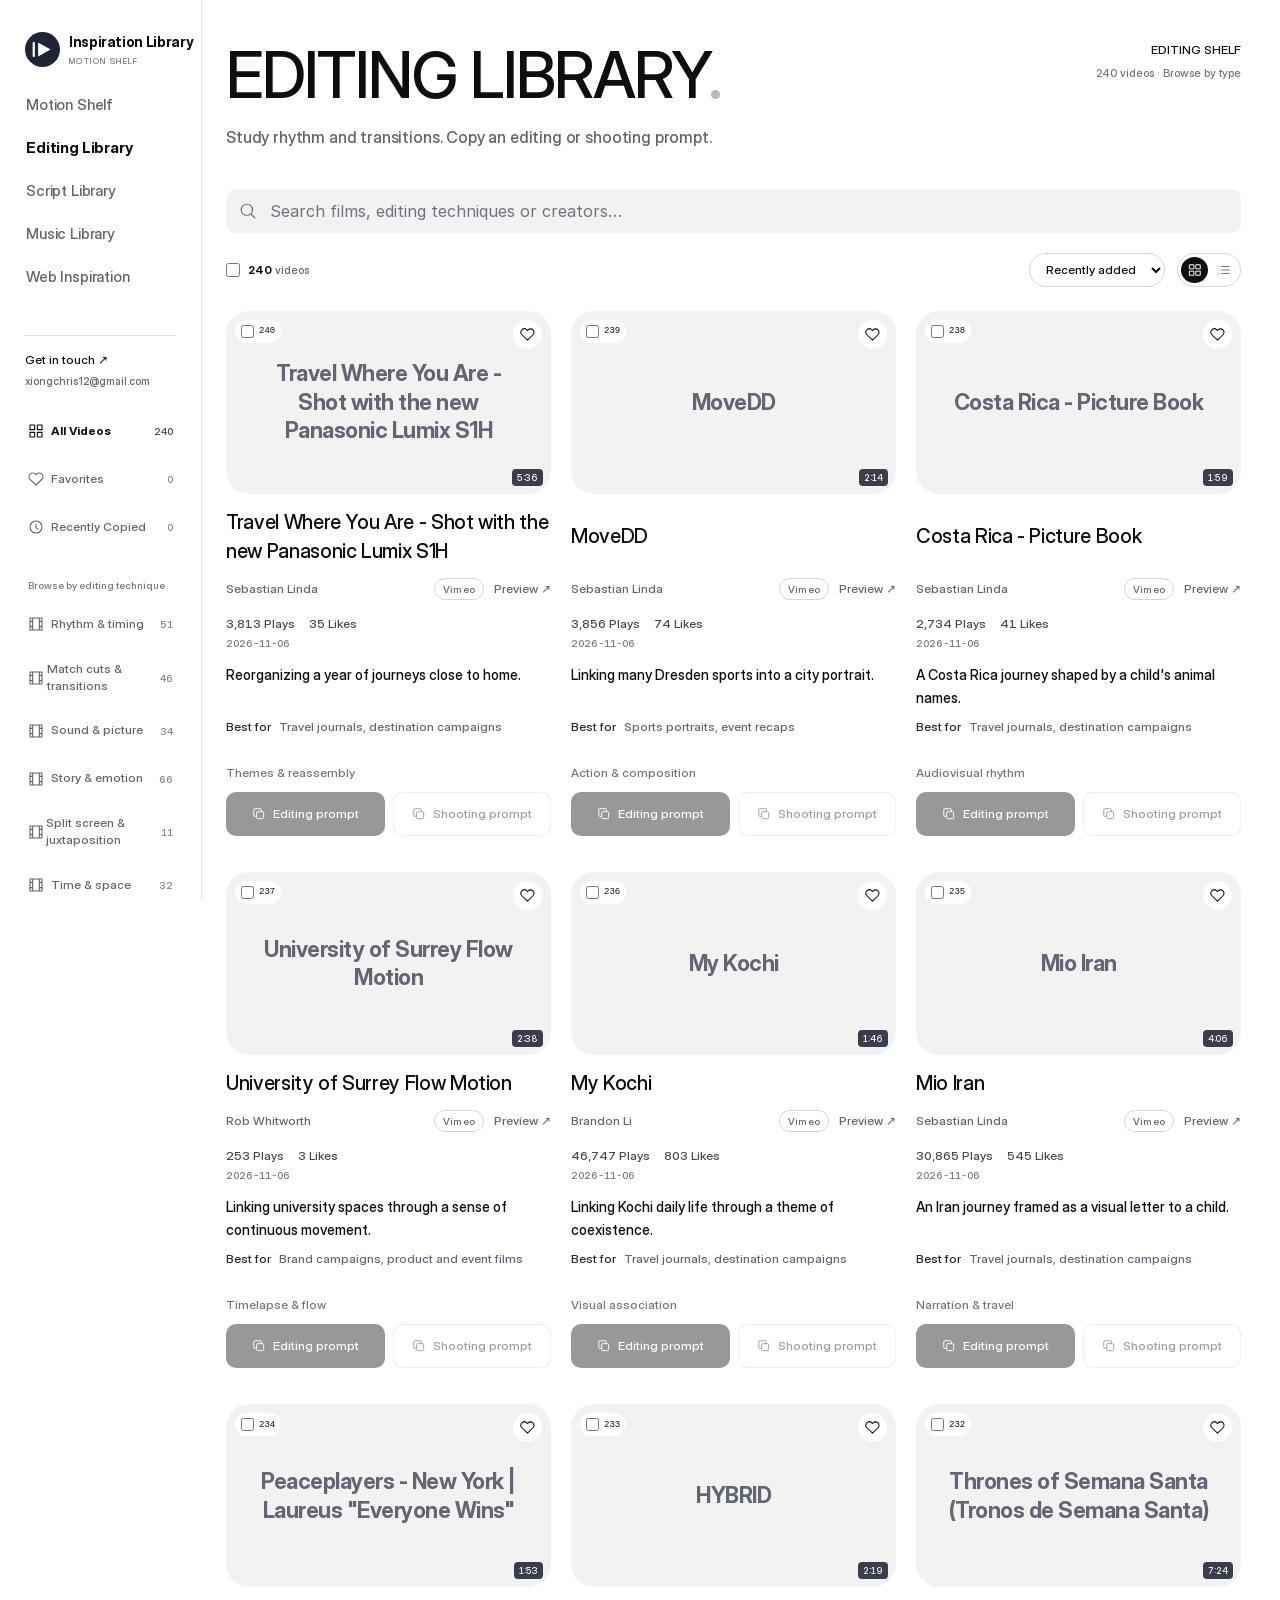
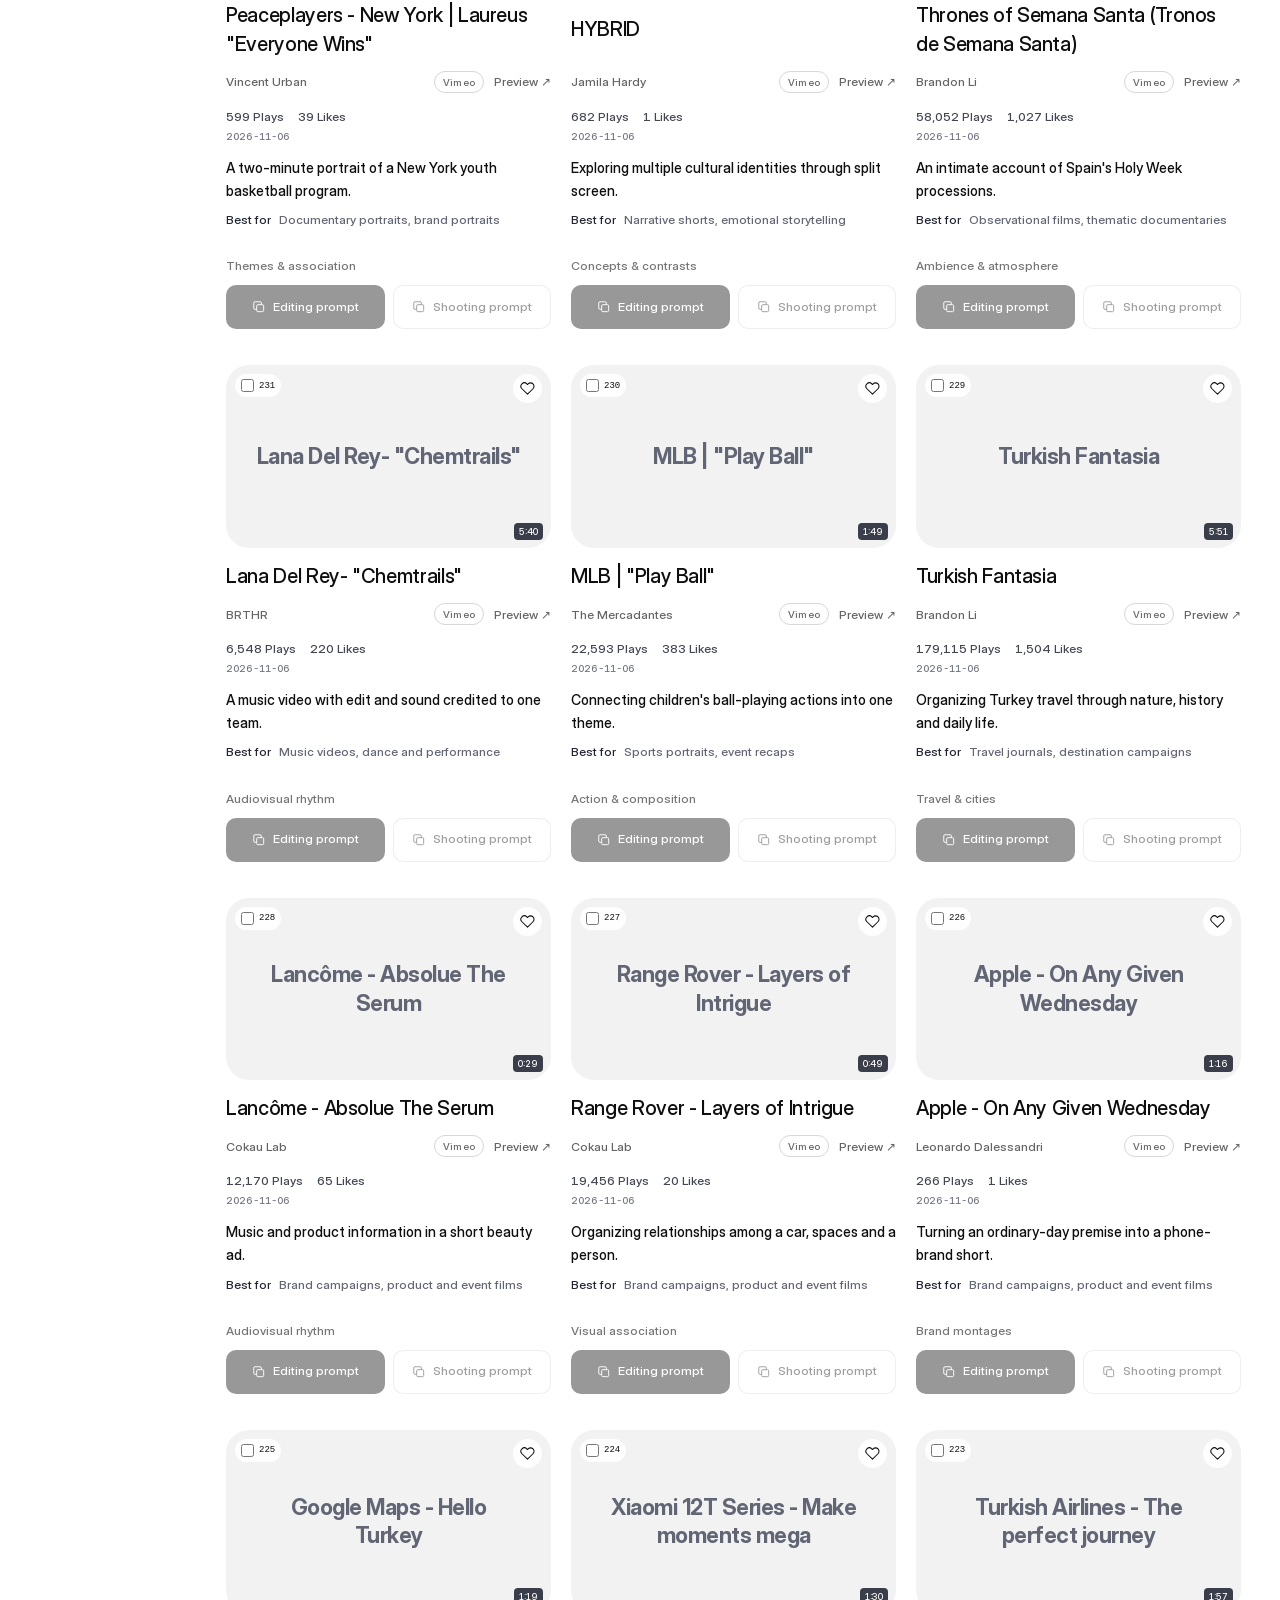
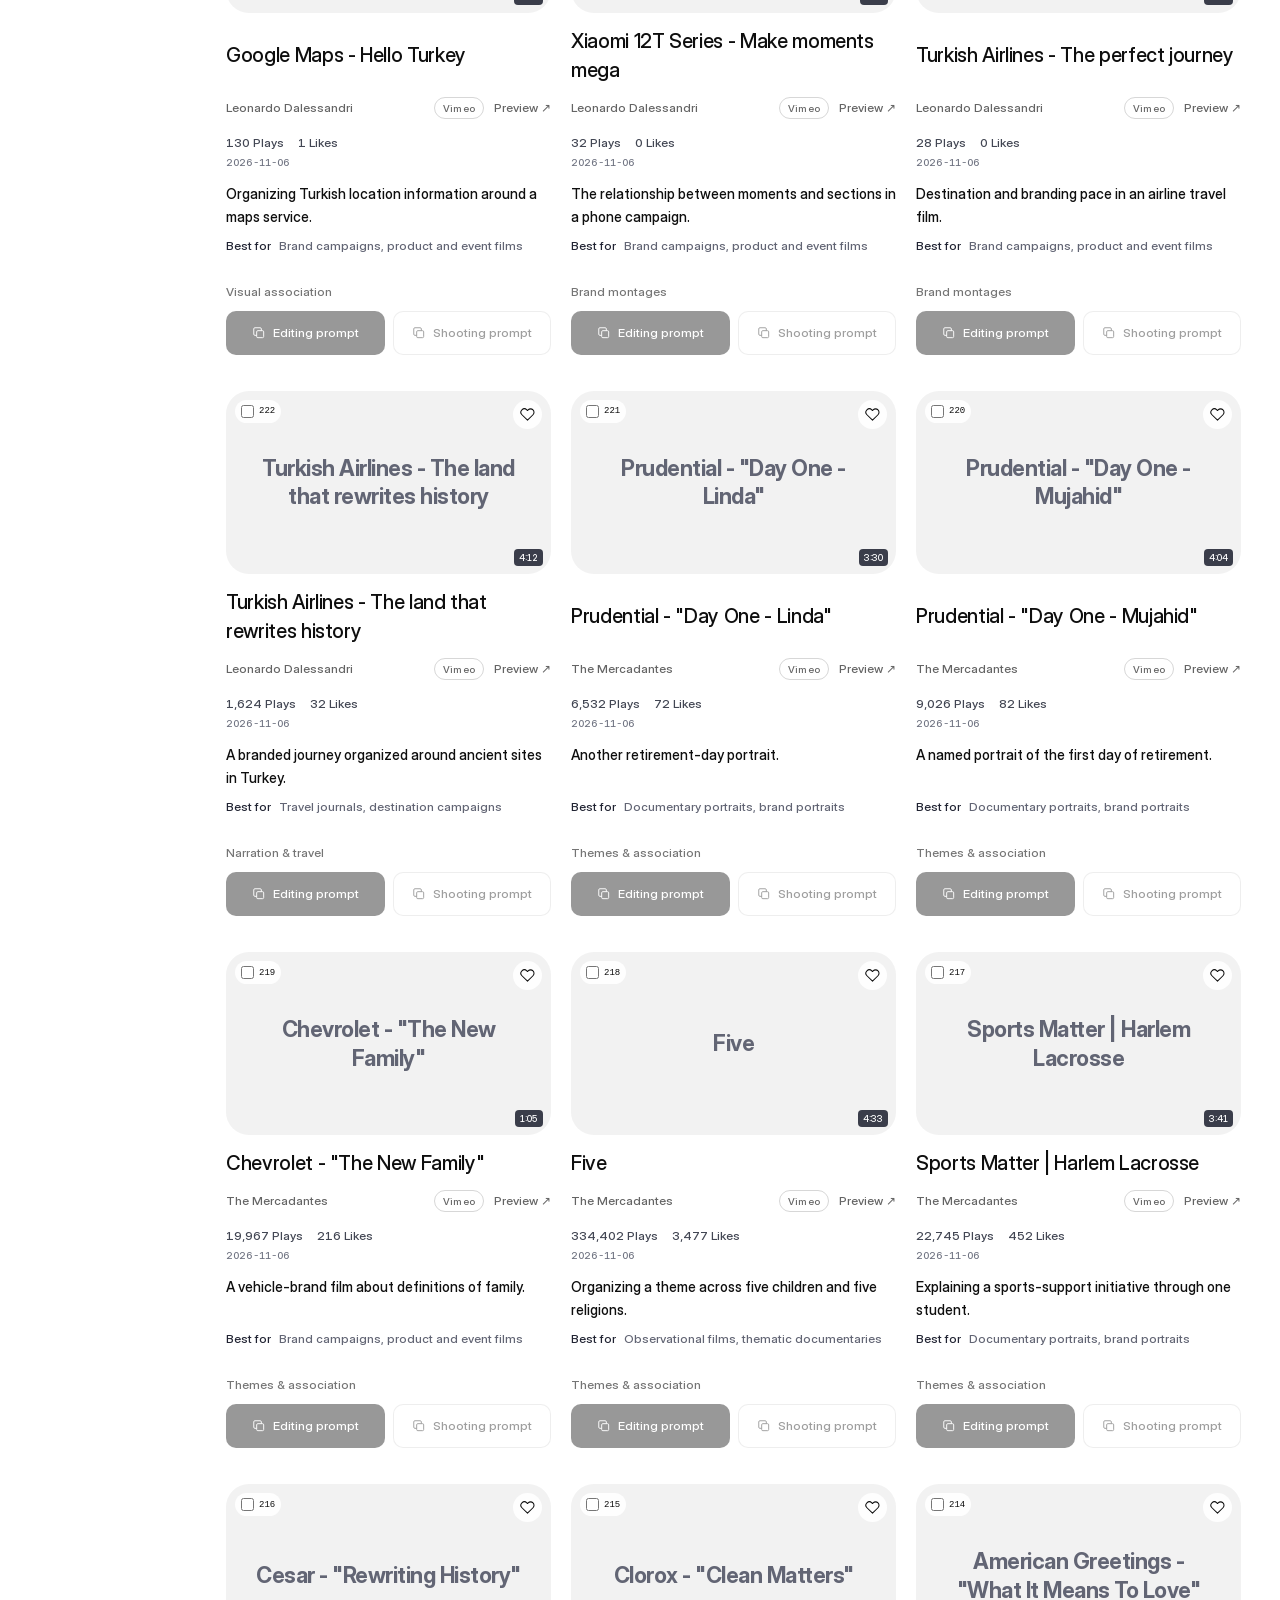
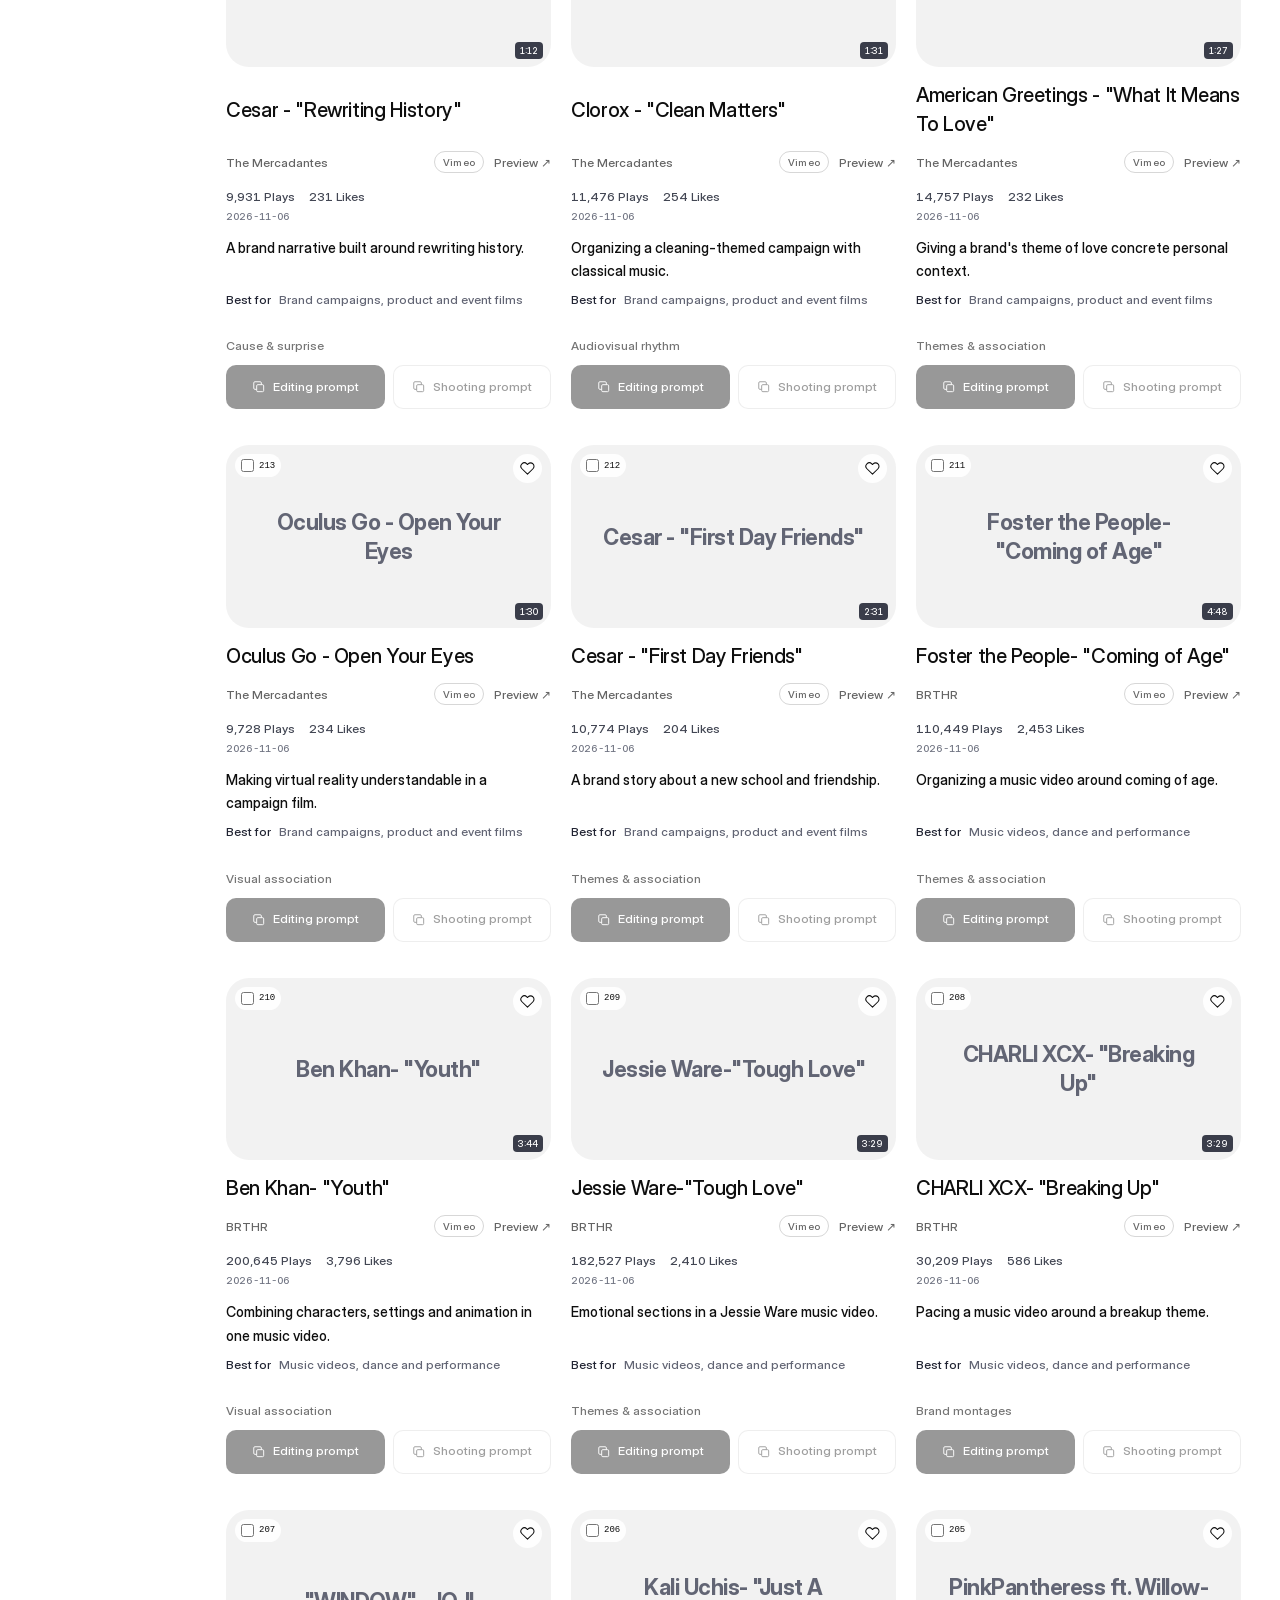
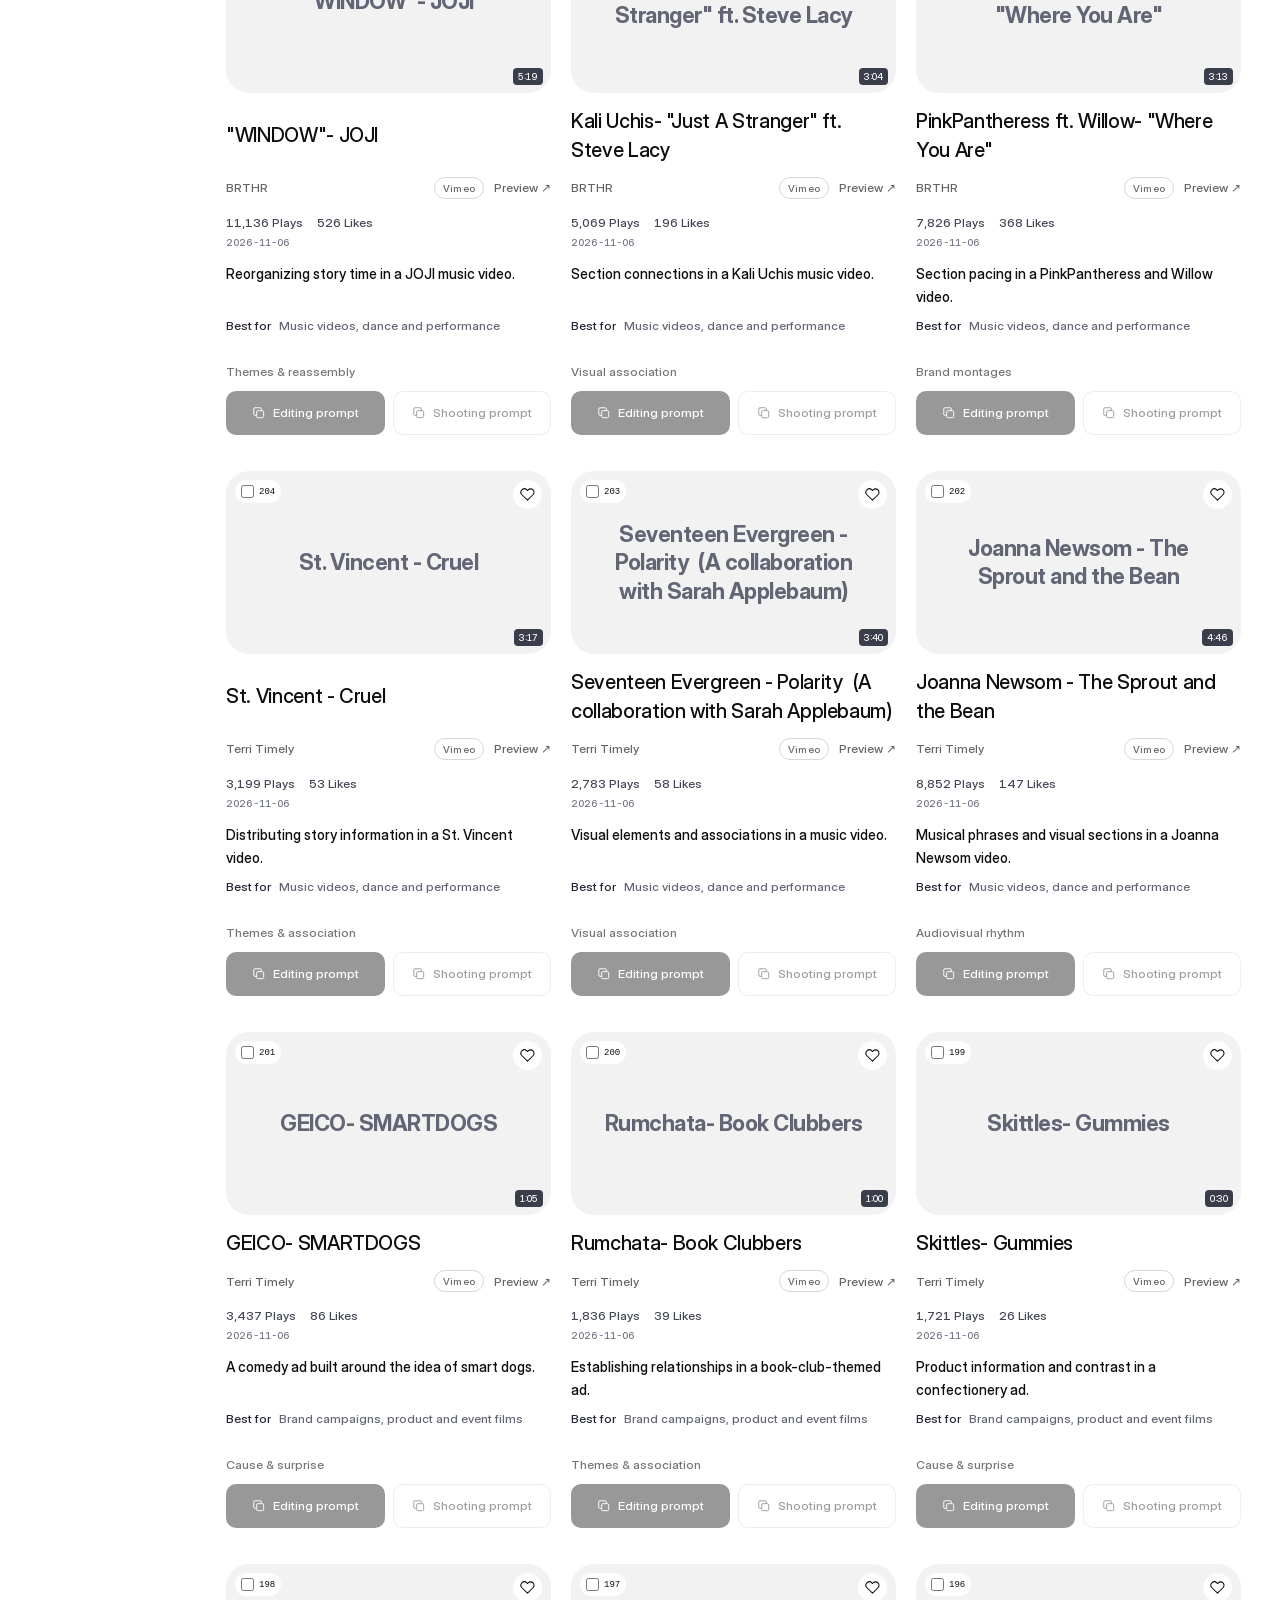
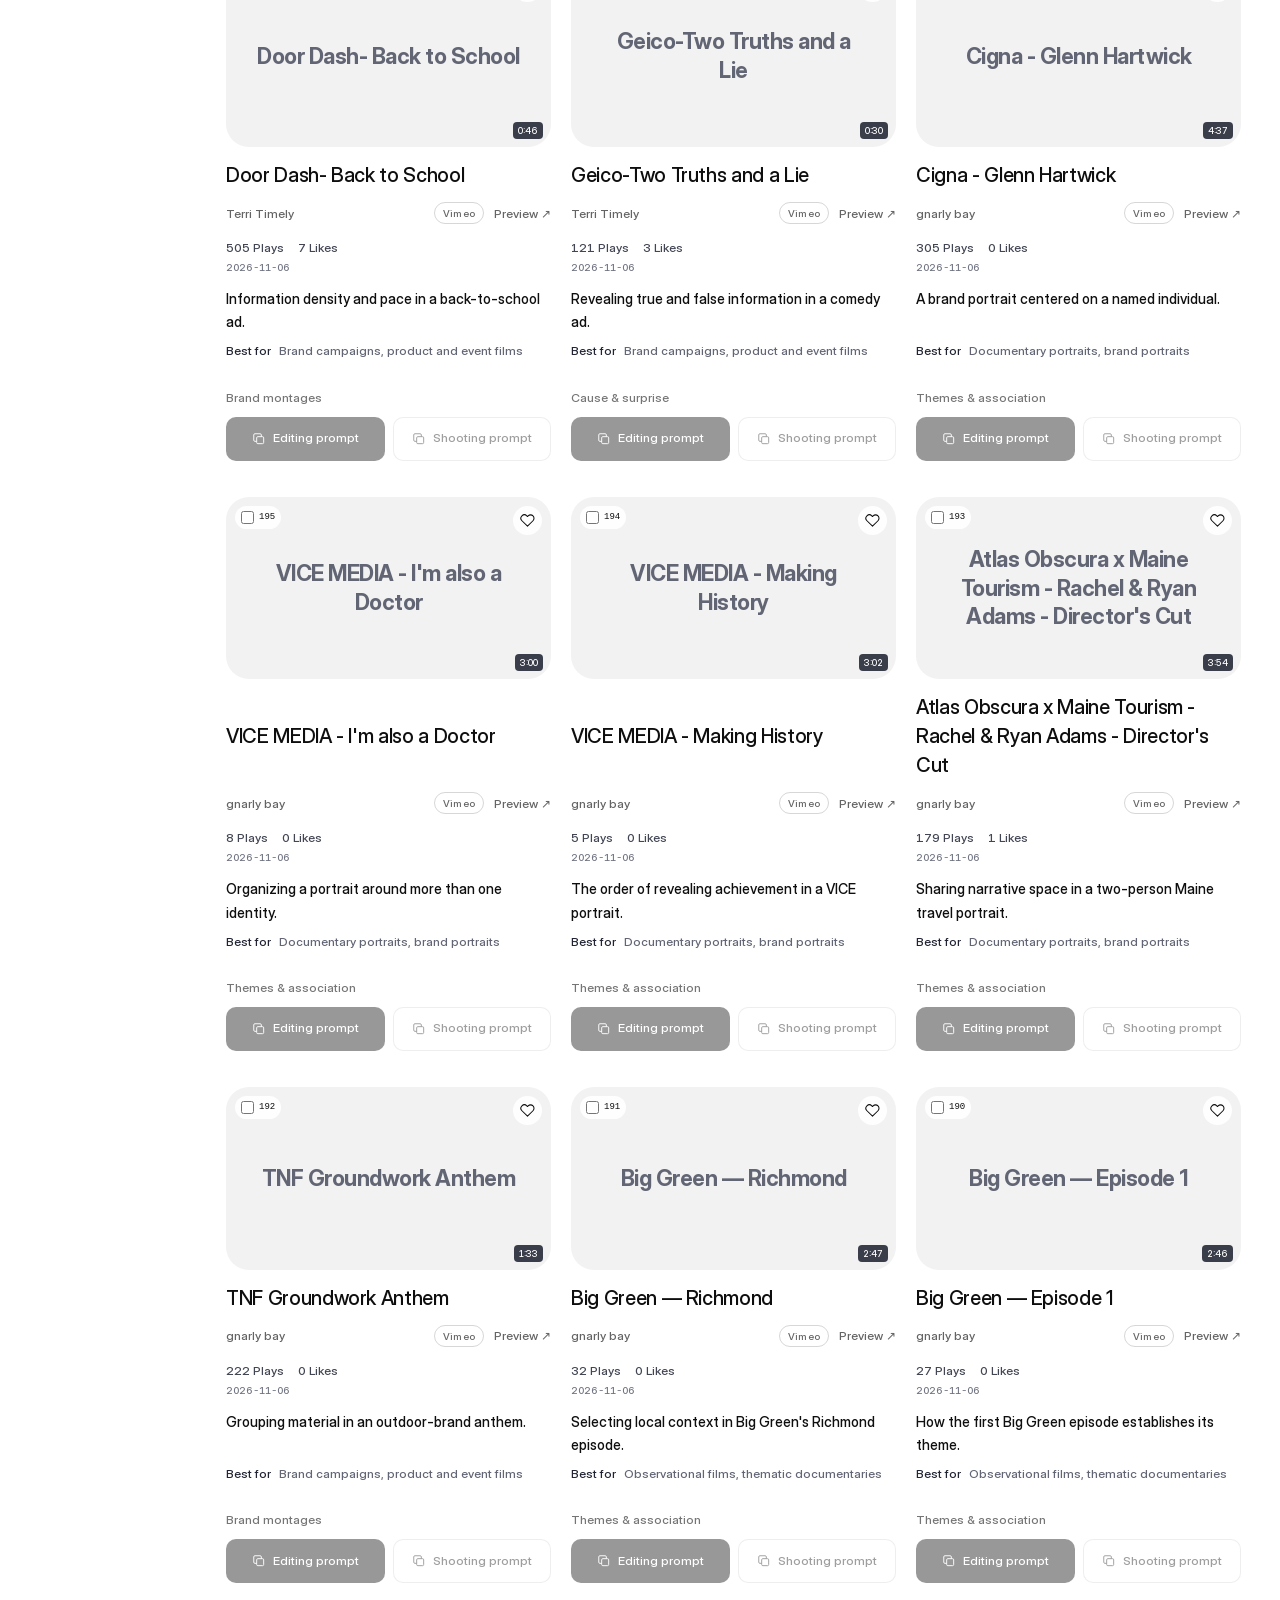
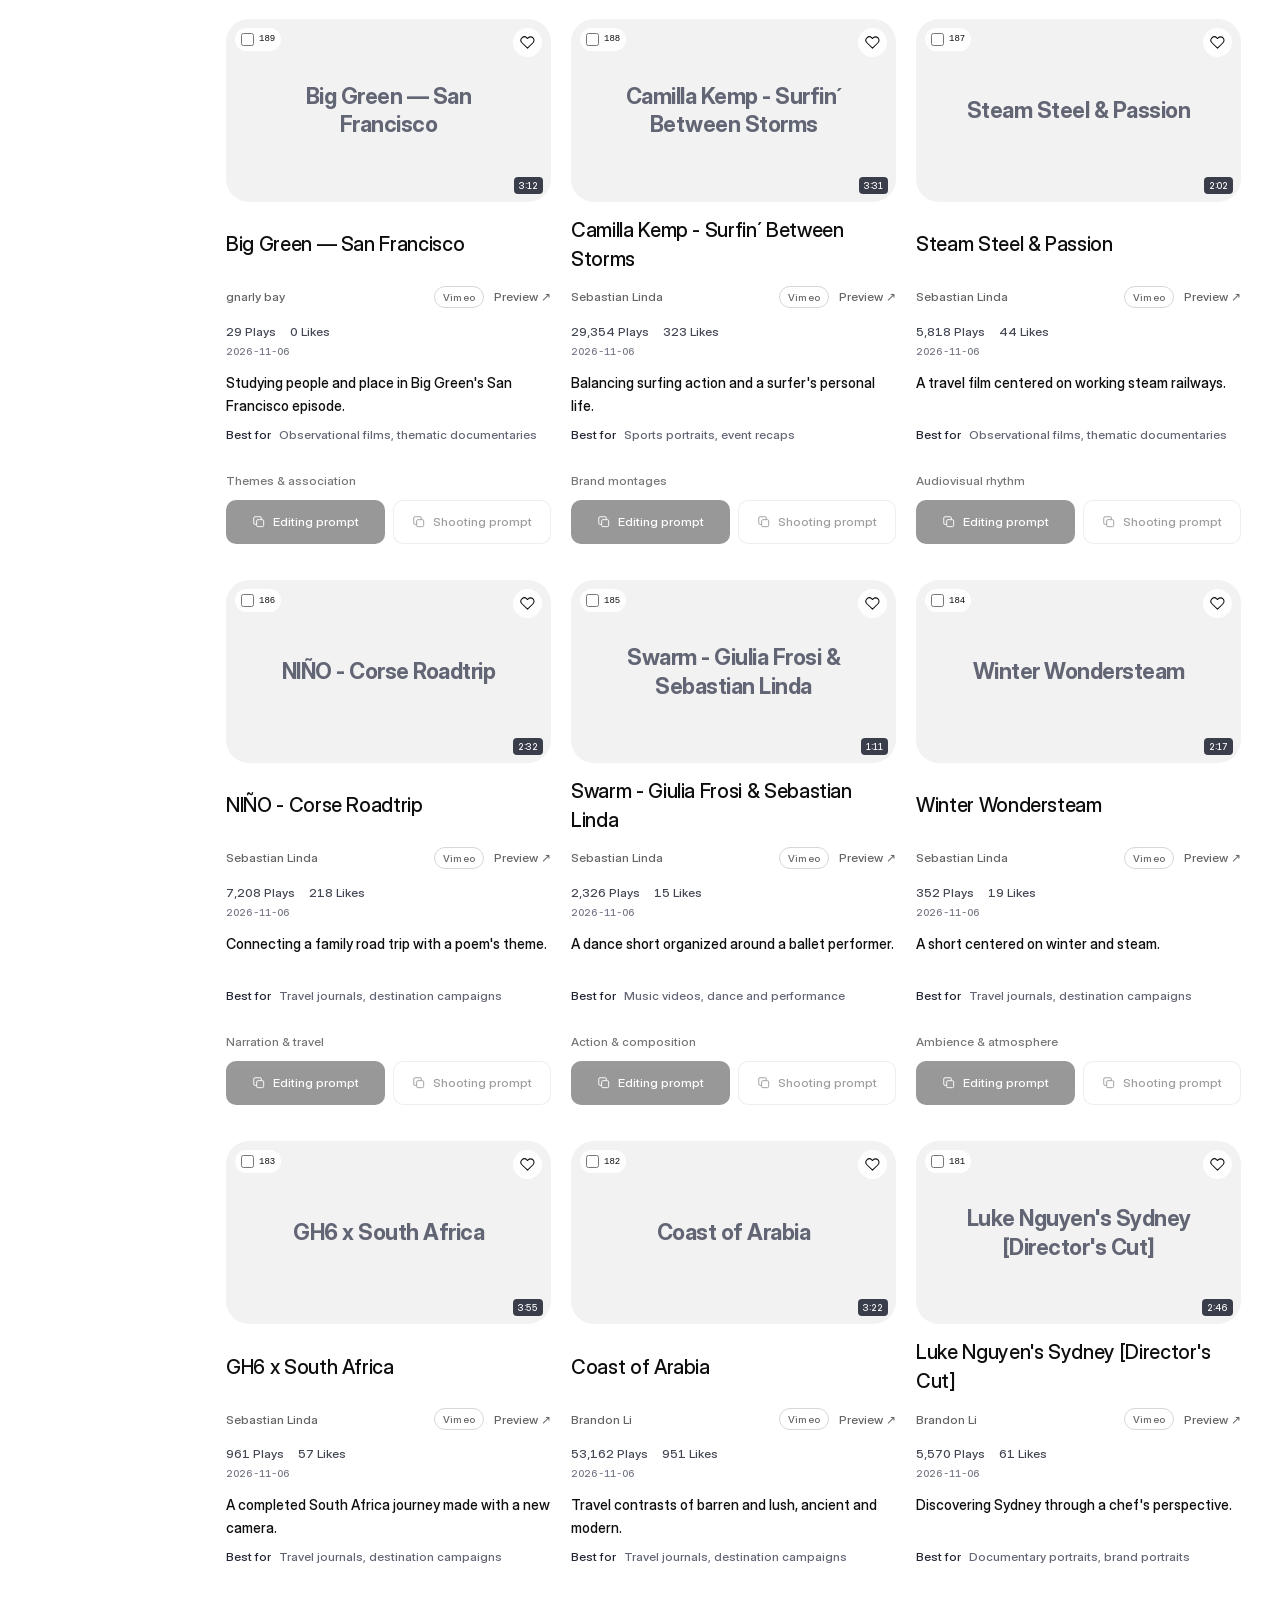
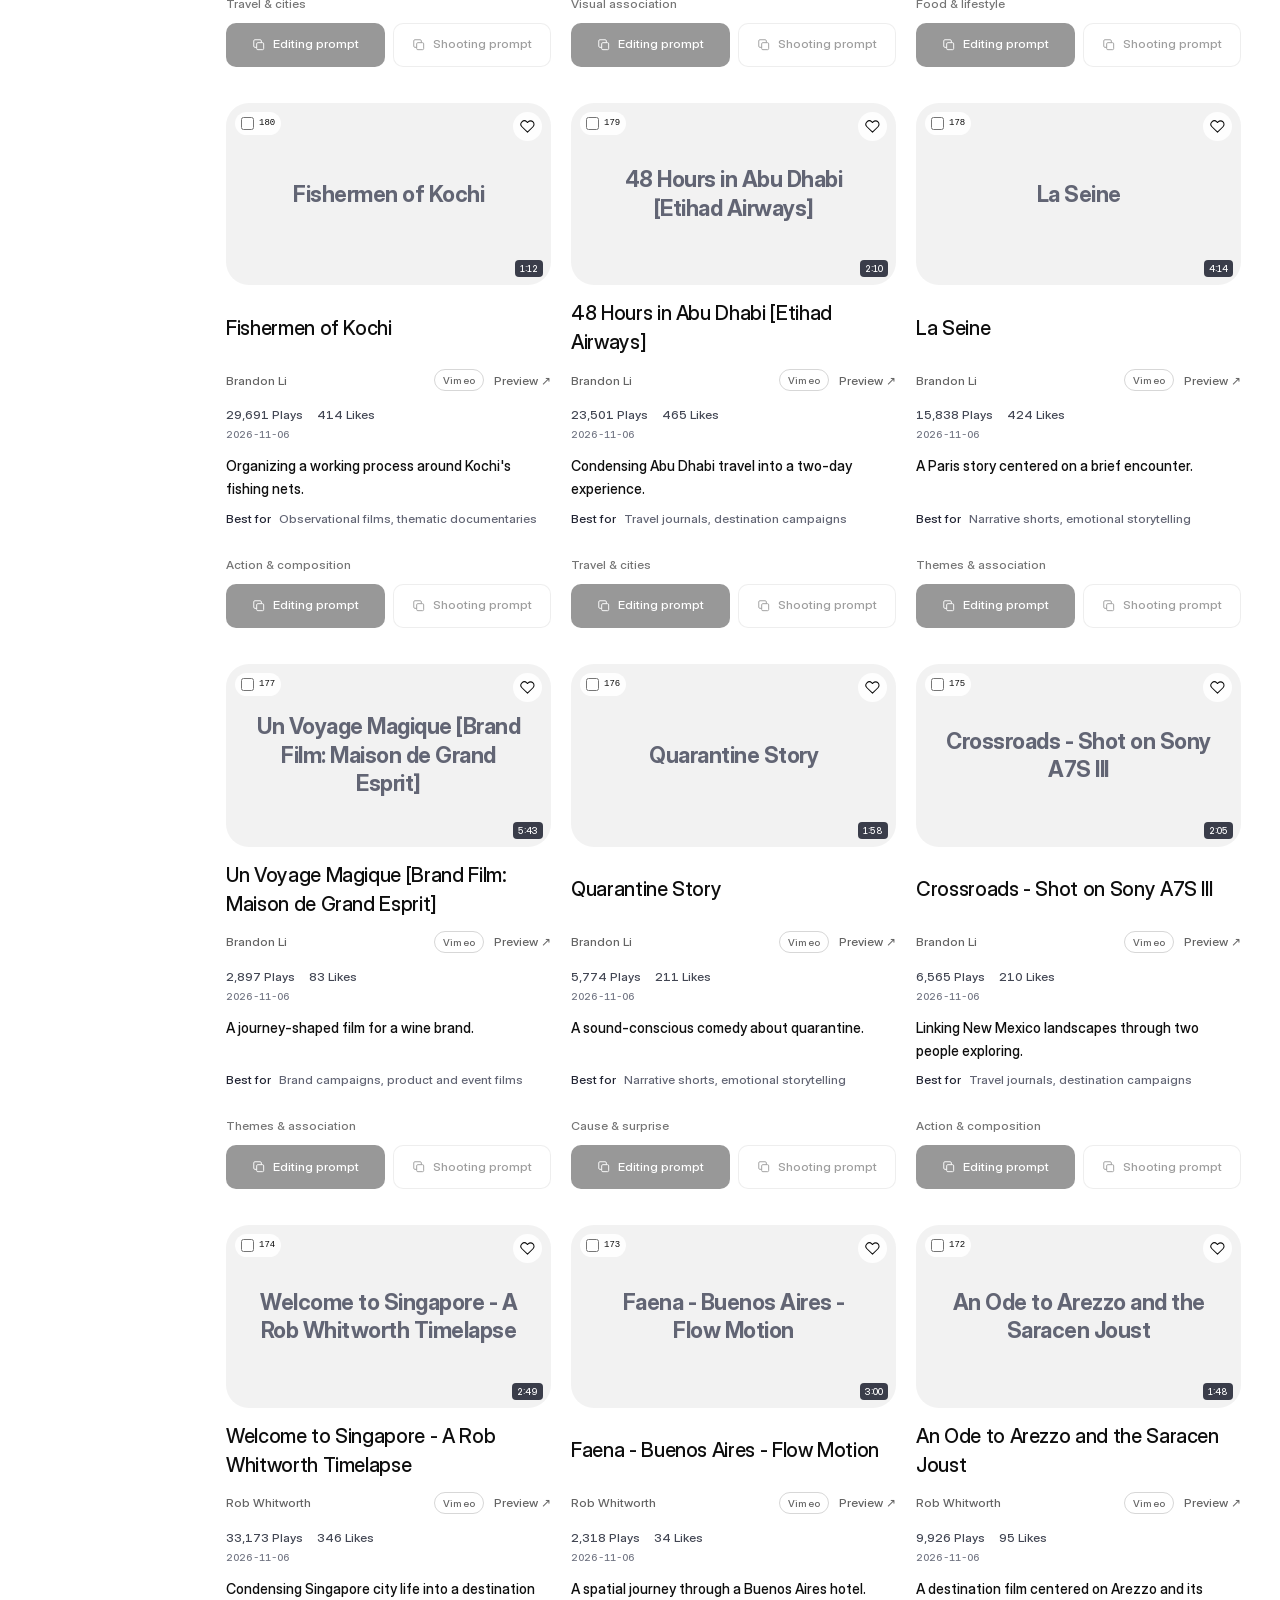
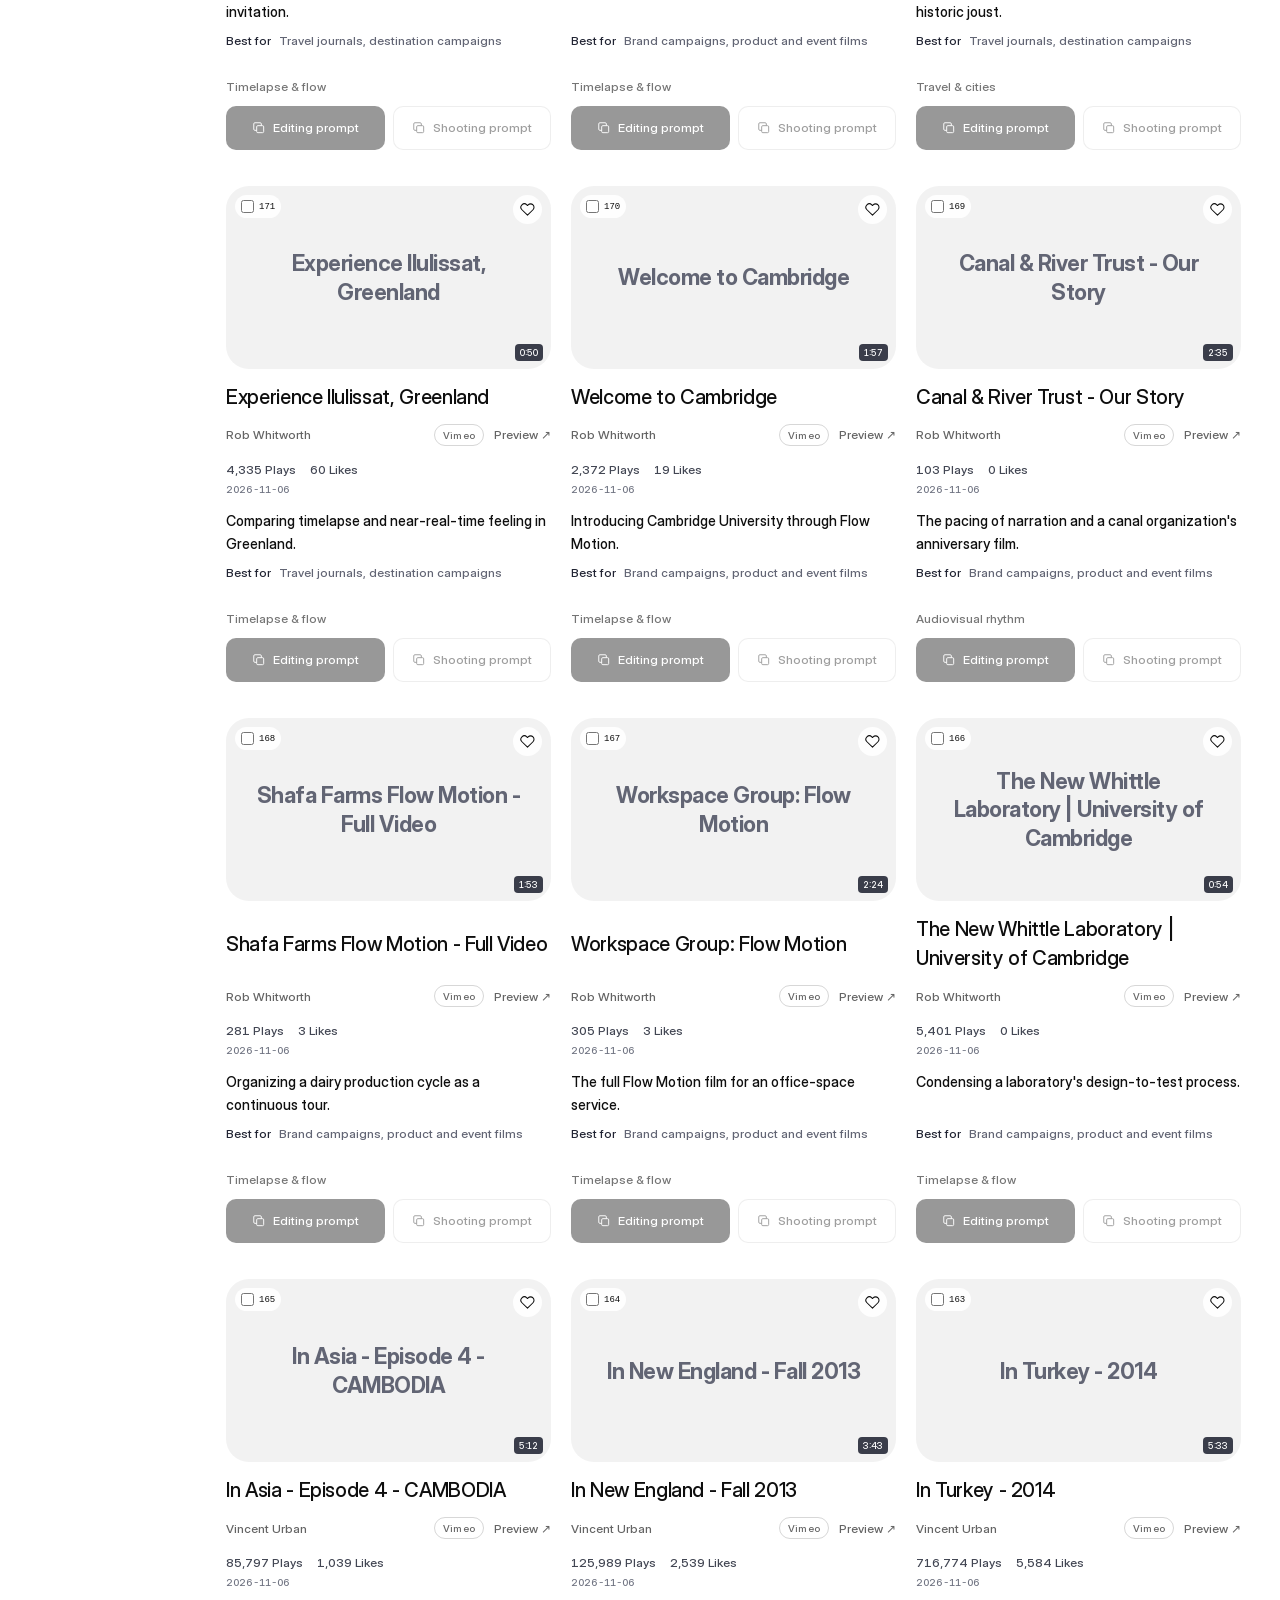
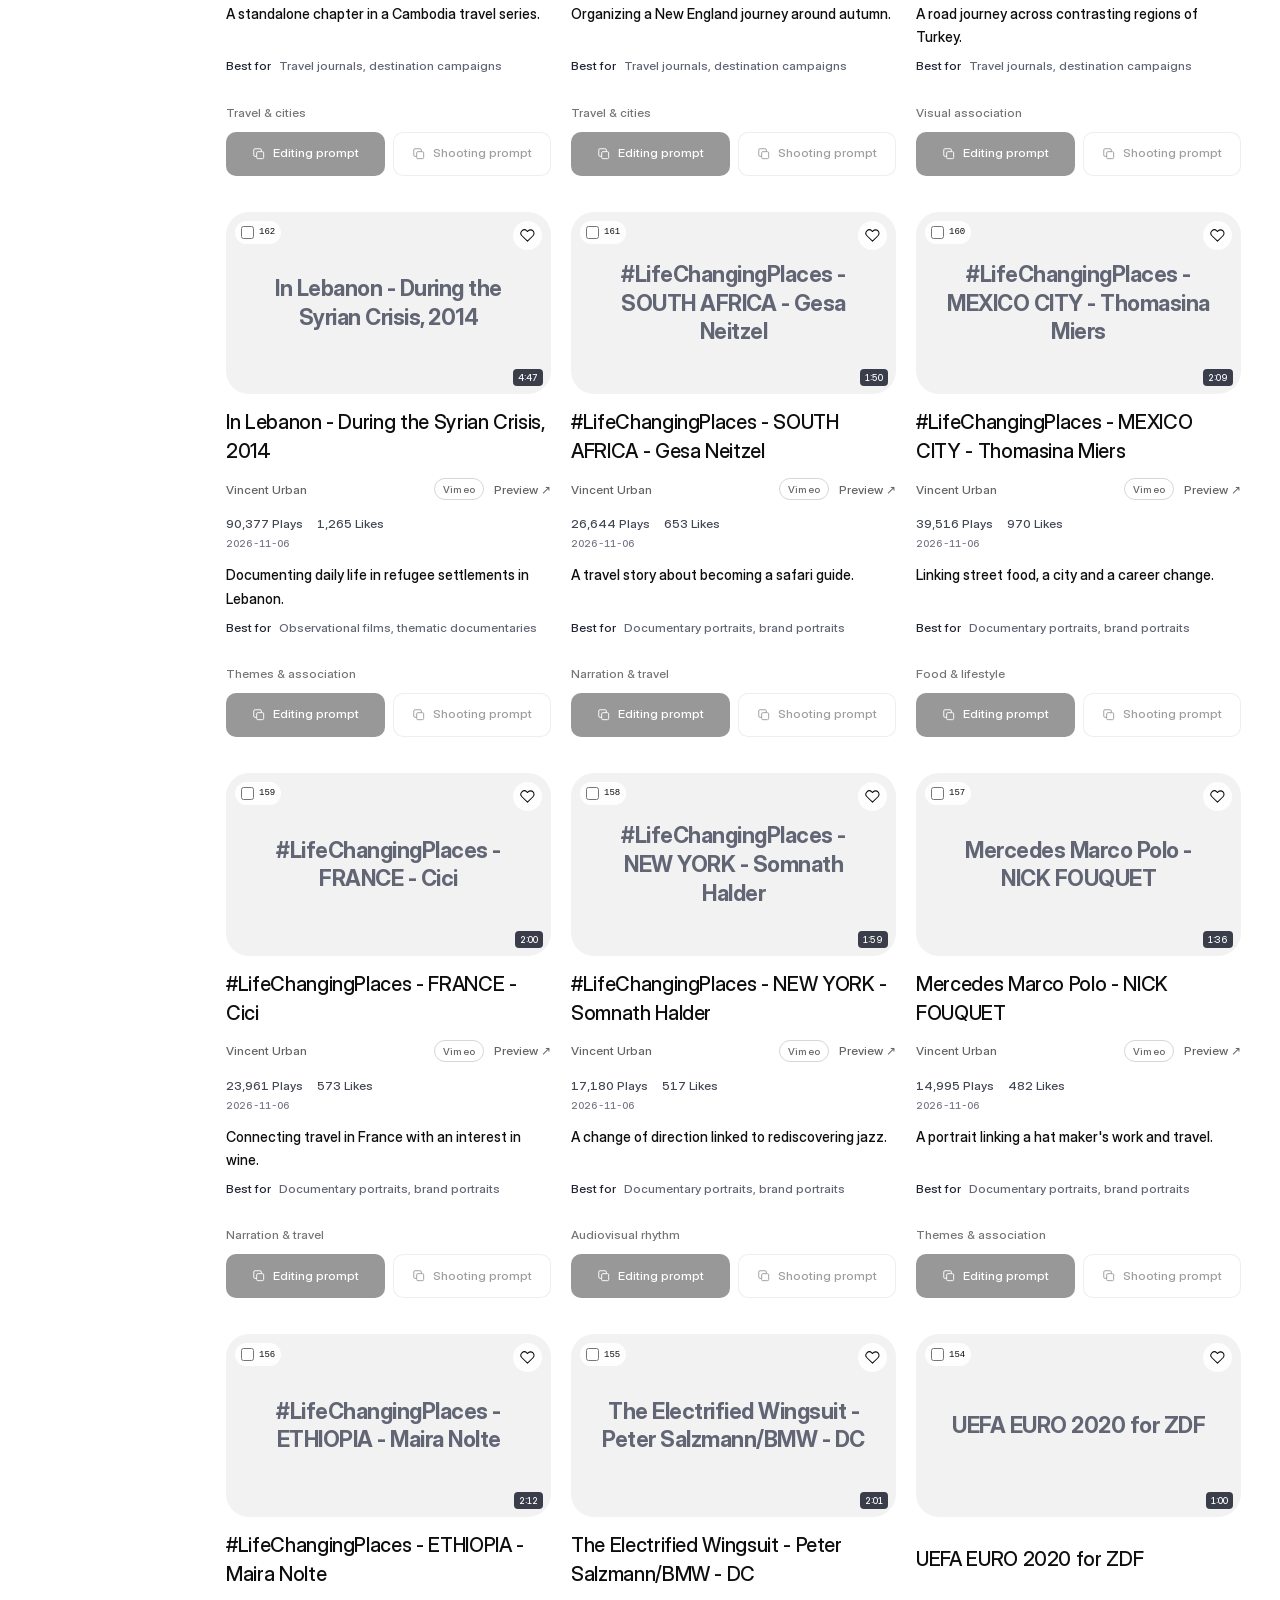
==== commit 123f9ff6: "Sync public libraries: 3753 references" ====
--- a/editing.html
+++ b/editing.html
@@ -1,16 +1,16 @@
 <!doctype html>
 <html lang="en">
-<head><script src="./locales.js?v=3e06d448b05e36cb" defer></script><script src="./browser-state.js?v=eda3109a319b1b20" defer></script><script src="./i18n.js?v=cd2de2ad8abdabf1" defer></script>
+<head><script src="./locales.js?v=8cee3e0fc07e8075" defer></script><script src="./browser-state.js?v=5b0930a40412a039" defer></script><script src="./i18n.js?v=cd2de2ad8abdabf1" defer></script>
   <meta charset="UTF-8"><meta name="viewport" content="width=device-width,initial-scale=1">
   <meta name="referrer" content="no-referrer"><meta name="color-scheme" content="light"><meta name="theme-color" content="#f7f7fb">
   <meta http-equiv="Content-Security-Policy" content="default-src 'self'; script-src 'self'; style-src 'self'; font-src 'self'; img-src 'self' https://cdn.dribbble.com https://d2ol7oe51mr4n9.cloudfront.net https://d8j0ntlcm91z4.cloudfront.net https://i.vimeocdn.com https://i.ytimg.com https://i1.hdslb.com https://image.mux.com https://images.higgs.ai https://img.youtube.com https://motionsites.ai https://pbs.twimg.com https://pub-86dc5b5484314368ac5436a674b0d919.r2.dev https://raw.githubusercontent.com https://y4pdgnepgswqffpt.public.blob.vercel-storage.com; media-src https://ccmixter.org https://cdn.dribbble.com https://cdn.rive.cool https://d8j0ntlcm91z4.cloudfront.net https://demos.digitalsamba.com https://github.com https://images.higgs.ai https://incompetech.com https://pub-60e30bed45514f03933d3900731bea31.r2.dev https://pub-86dc5b5484314368ac5436a674b0d919.r2.dev https://raw.githubusercontent.com https://release-assets.githubusercontent.com https://stream.mux.com https://video.twimg.com; frame-src https://player.vimeo.com https://www.youtube-nocookie.com https://player.mux.com https://player.bilibili.com; connect-src 'self'; base-uri 'none'; form-action 'none'; object-src 'none'"><title>剪辑灵感库 · Motion Shelf</title><link rel="icon" href="./icon.svg" type="image/svg+xml">
-  <link rel="stylesheet" href="./ui.css?v=47e7e7791aae62e5"><link rel="stylesheet" href="./music.css?v=dc705110fbd1ebb5"><link rel="stylesheet" href="./editing.css?v=ce43395854d73dc2"><script src="./editing.js?v=1be674243980a954" defer></script><link rel="stylesheet" href="./reference-prompts.css?v=ce0c3dfcb9e8ca28"><script src="./reference-prompts.js?v=10b488dadba6f654" defer></script><script src="./app.js?v=d13b03df16201784" defer></script>
+  <link rel="stylesheet" href="./ui.css?v=b8b2658d81dc4cd5"><link rel="stylesheet" href="./music.css?v=dc705110fbd1ebb5"><link rel="stylesheet" href="./editing.css?v=ce43395854d73dc2"><script src="./editing.js?v=1be674243980a954" defer></script><link rel="stylesheet" href="./reference-prompts.css?v=ce0c3dfcb9e8ca28"><script src="./reference-prompts.js?v=5328efbcf64f8b70" defer></script><script src="./app.js?v=d13b03df16201784" defer></script>
 <script src="./navigation.js?v=d17faab9ecc30a64" defer></script></head>
 <body class="editing-page reference-library-page">
   <a href="#main" class="skip-link">跳到作品</a>
   <aside class="sidebar" aria-label="作品导航">
     <a class="brand" href="./" aria-label="动效灵感库首页"><img src="./icon.svg" width="35" height="35" alt=""><span>灵感库<small>MOTION SHELF</small></span></a>
-    <nav class="library-switch" aria-label="切换灵感库"><a href="./">动效灵感库</a><a href="./editing.html" class="active" aria-current="page">剪辑灵感库</a><a href="./scripts.html">脚本灵感库</a><a href="./music.html">音乐灵感库</a><a href="./websites.html">网页灵感</a></nav>
+    <nav class="library-switch" aria-label="切换灵感库"><a href="./">动效灵感库</a><a href="./editing.html" class="active" aria-current="page">剪辑灵感库</a><a href="./scripts.html">脚本灵感库</a><a href="./music.html">音乐灵感库</a><a href="./websites.html">网页灵感</a></nav><a class="public-contact" href="mailto:xiongchris12@gmail.com"><span>交流联系 ↗</span><small>xiongchris12@gmail.com</small></a>
     <nav class="collection-nav" aria-label="作品集合">
       <button type="button" class="nav-item active" data-scope="all"><span data-icon="grid"></span><span>全部作品</span><b id="all-count">—</b></button>
       <button type="button" class="nav-item" data-scope="favorites"><span data-icon="heart"></span><span>我的收藏</span><b id="favorites-count">0</b></button>
--- a/ui.css
+++ b/ui.css
@@ -189,3 +189,8 @@
 html body .button.secondary:hover{background:#0e0e0e;color:#fff;box-shadow:inset 0 0 0 1px #0e0e0e}
 @media(max-width:800px){html body h1{font-size:36px;line-height:1.1;letter-spacing:-1.08px}}
 html body h1,html body .card-title,html body .website-title{text-transform:uppercase}
+
+/* Public contact, shared by all five libraries. */
+html body .public-contact{display:grid;gap:5px;margin:10px 8px 20px;padding-top:15px;border-top:1px solid var(--line);color:var(--text);text-decoration:none;font-size:12px;line-height:1.5}
+html body .public-contact small{color:var(--muted);font-size:10.5px;overflow-wrap:anywhere}
+html body .public-contact:hover span,html body .public-contact:focus-visible span{text-decoration:underline;text-underline-offset:4px}
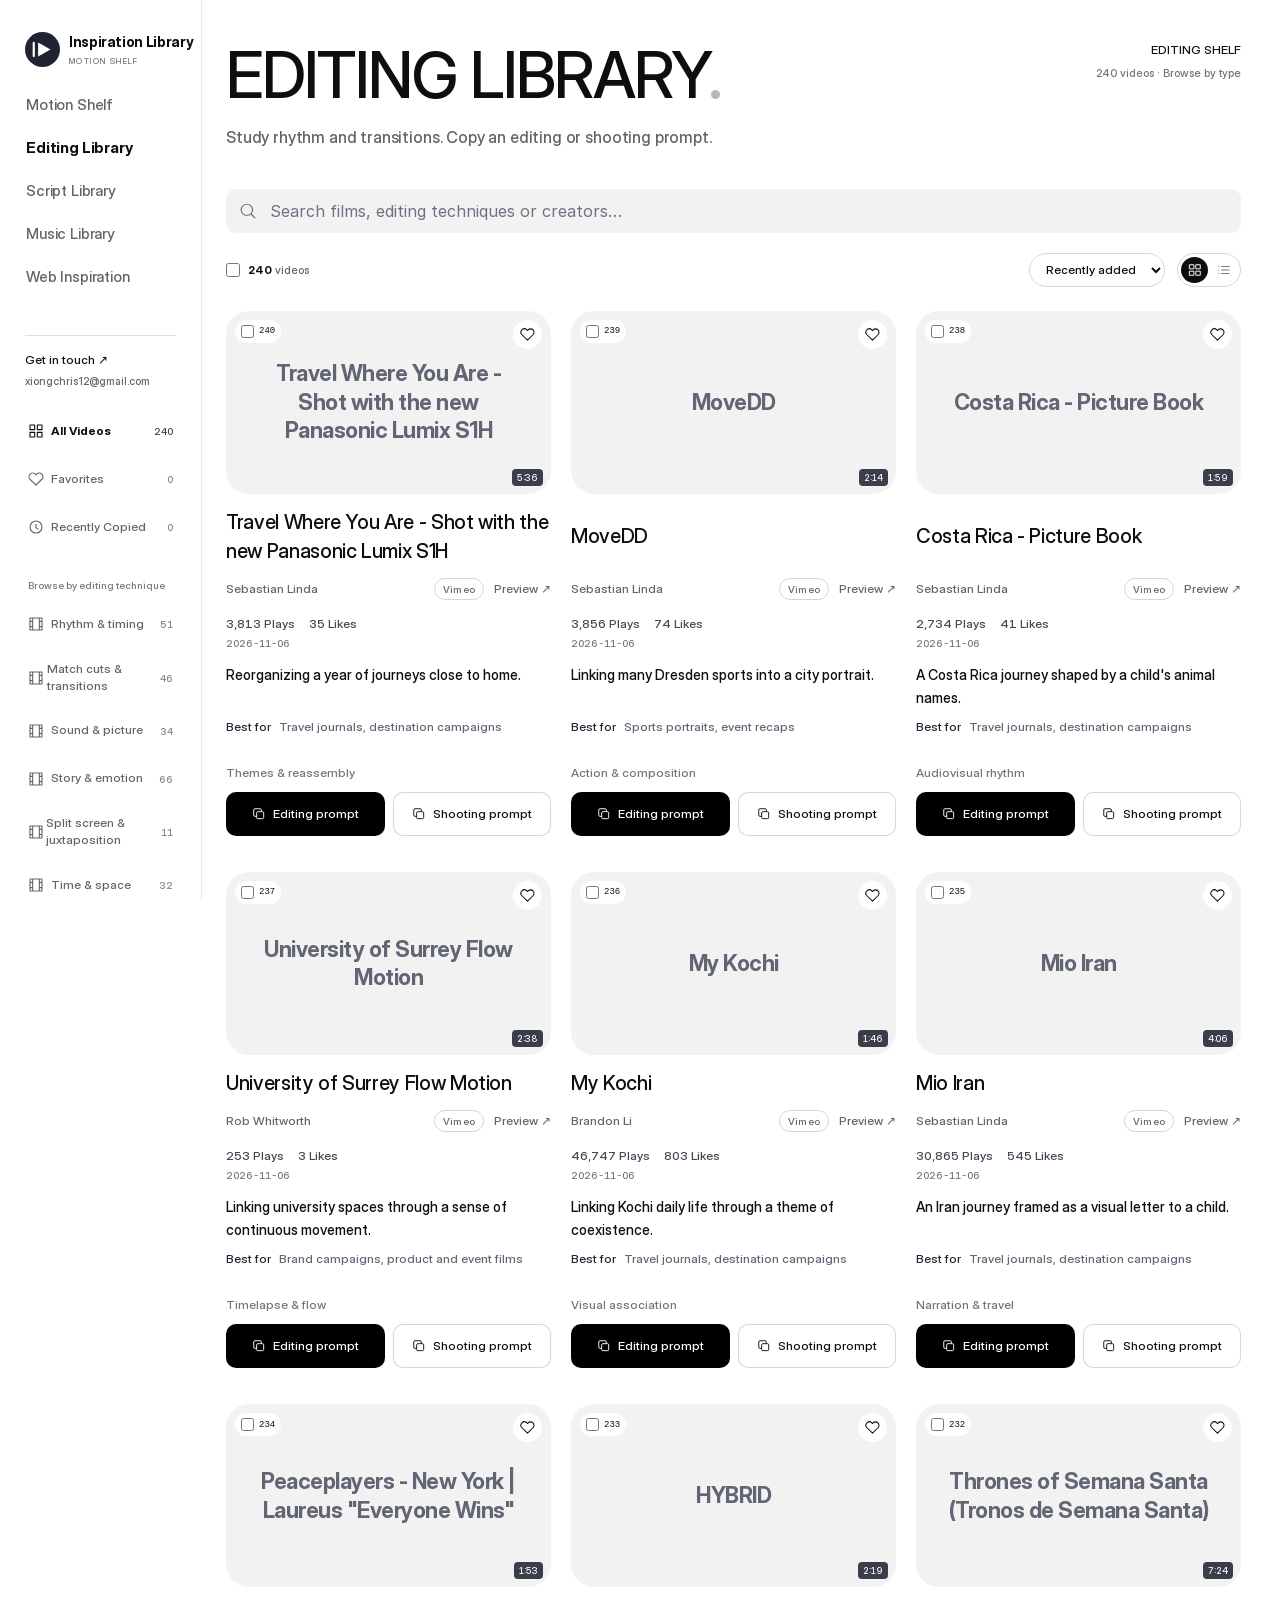
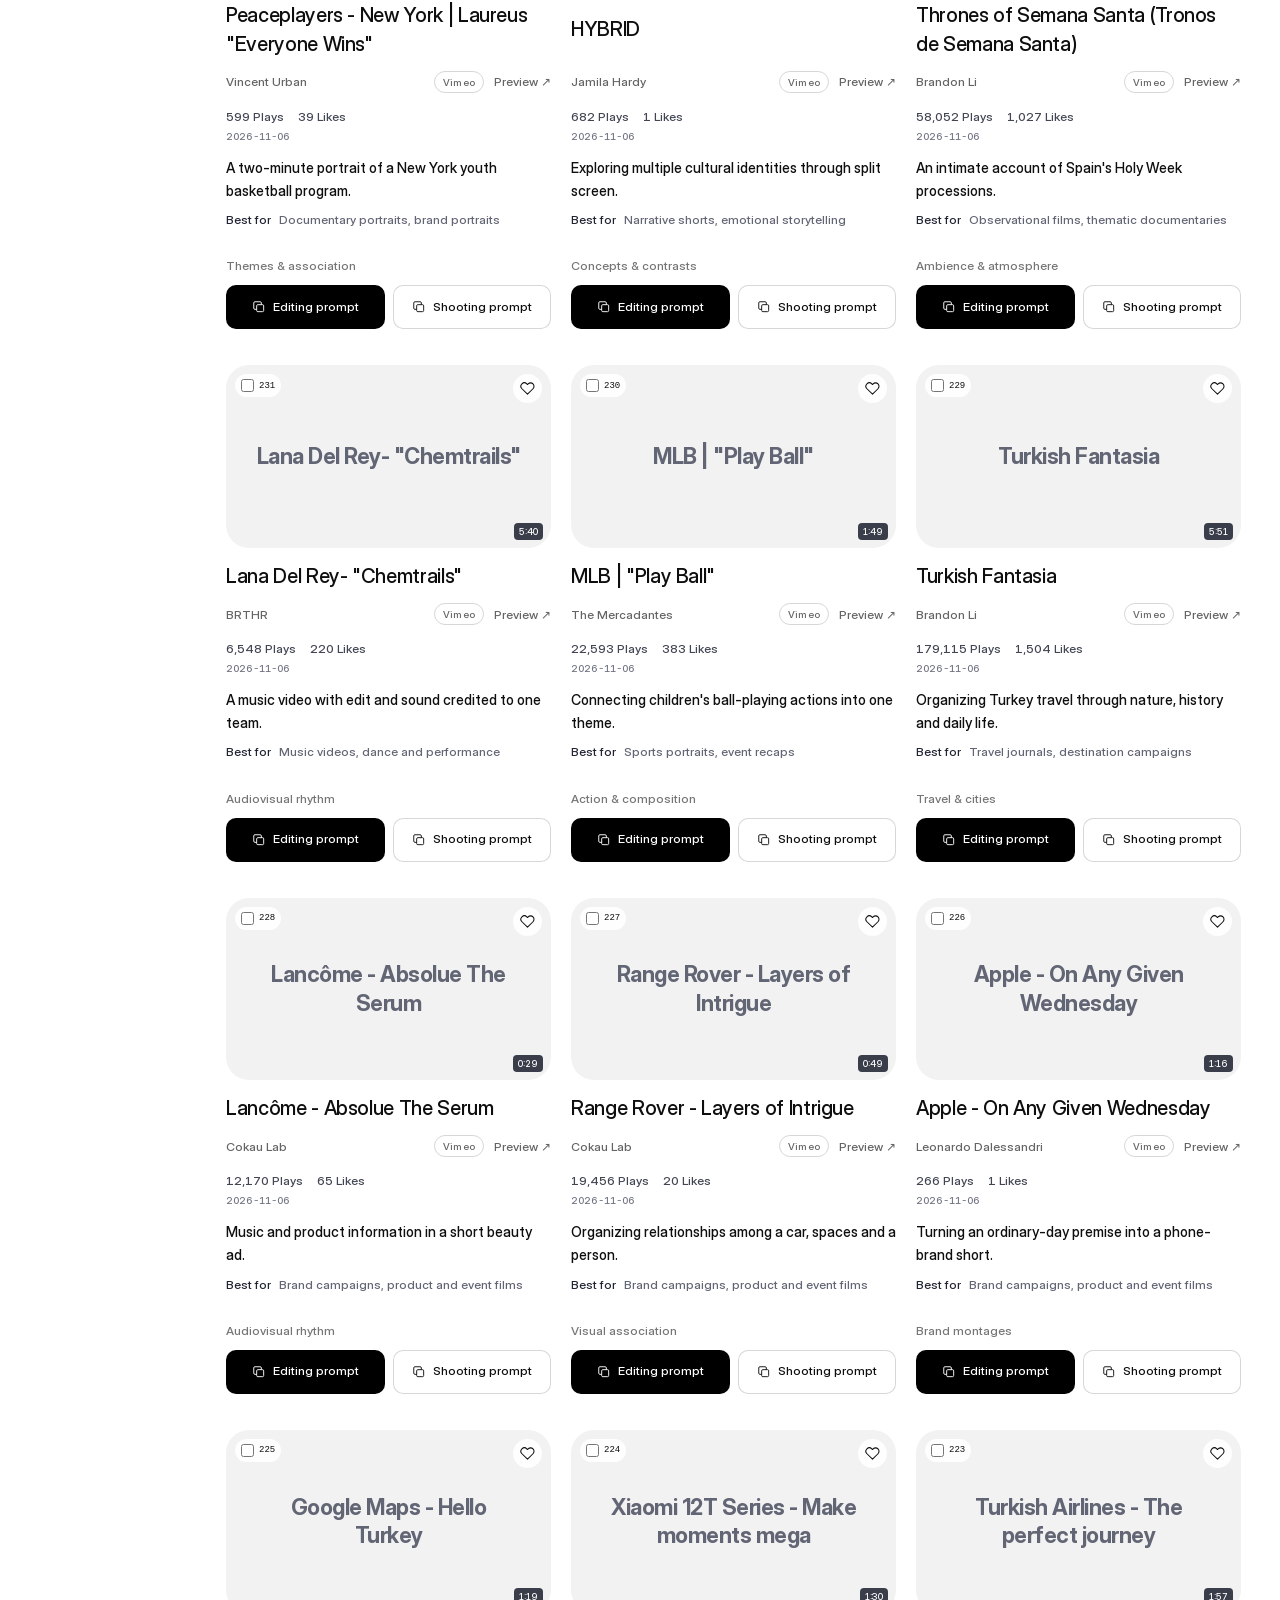
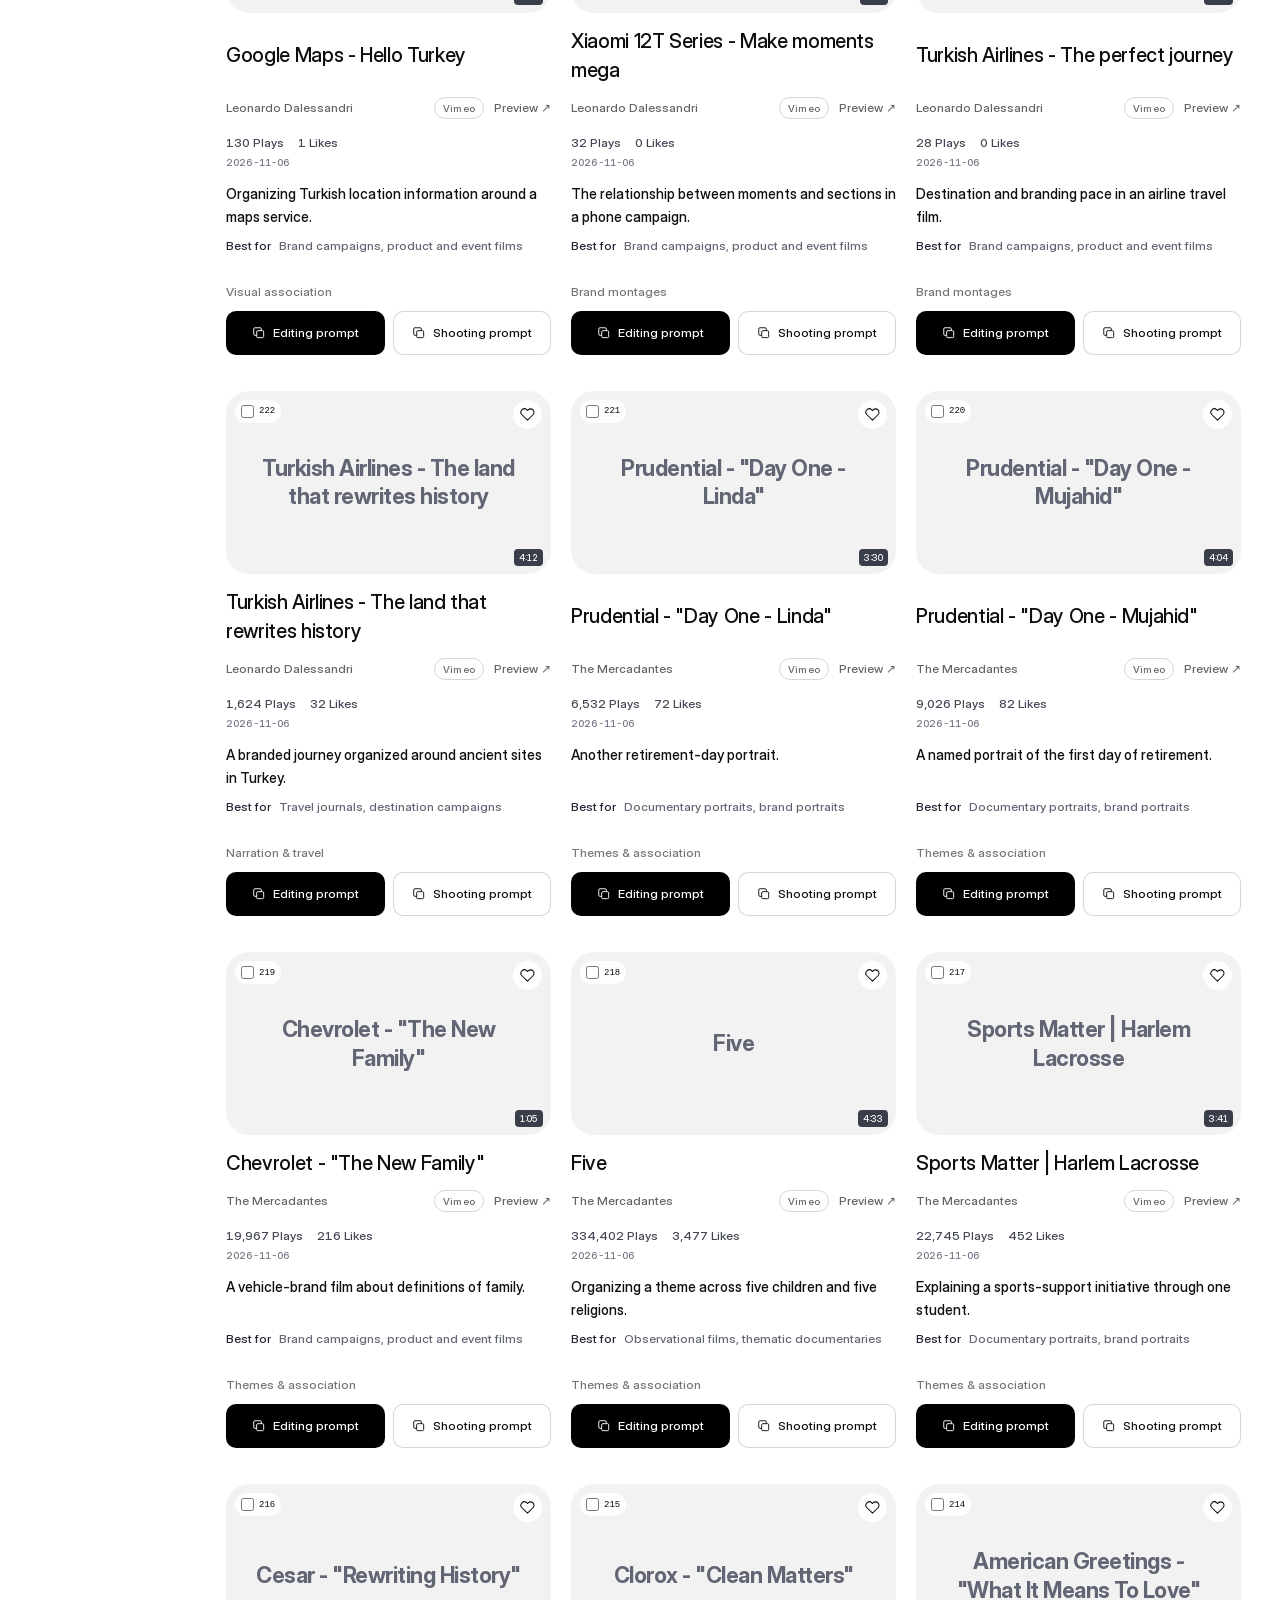
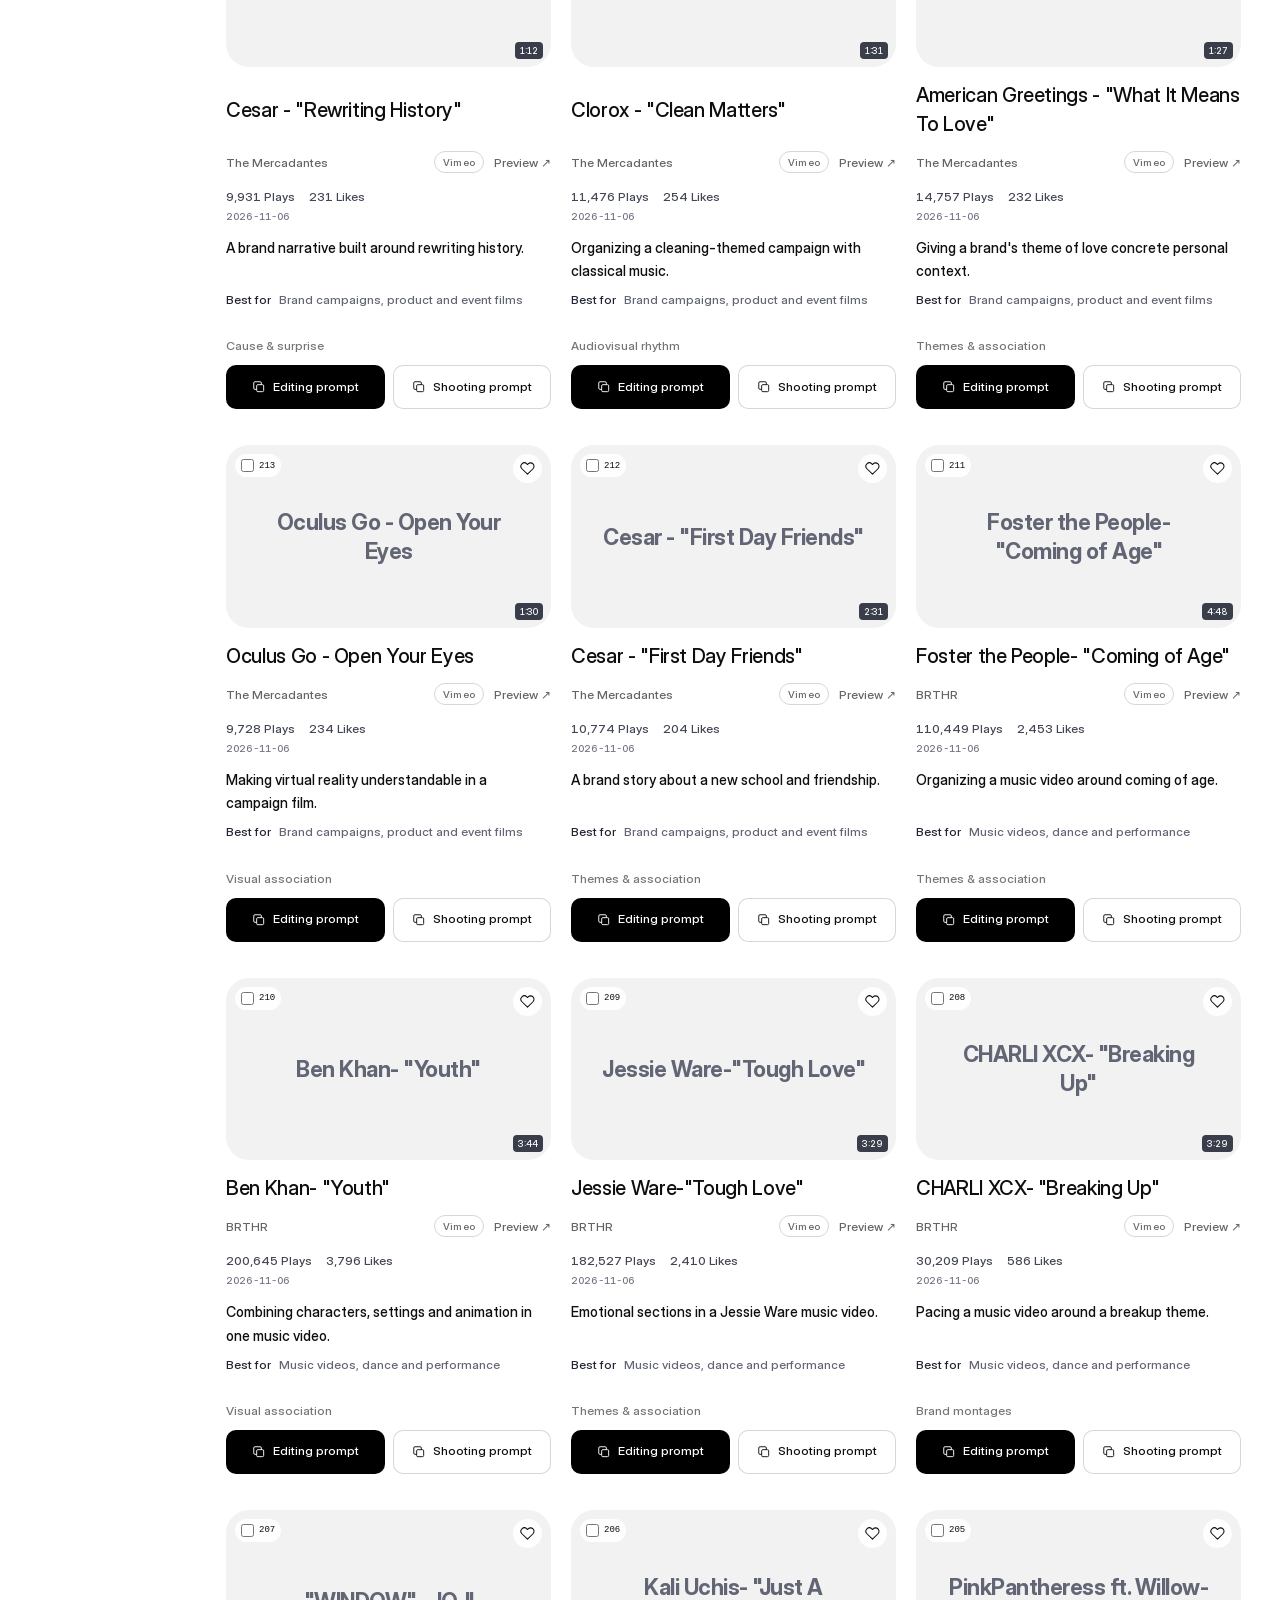
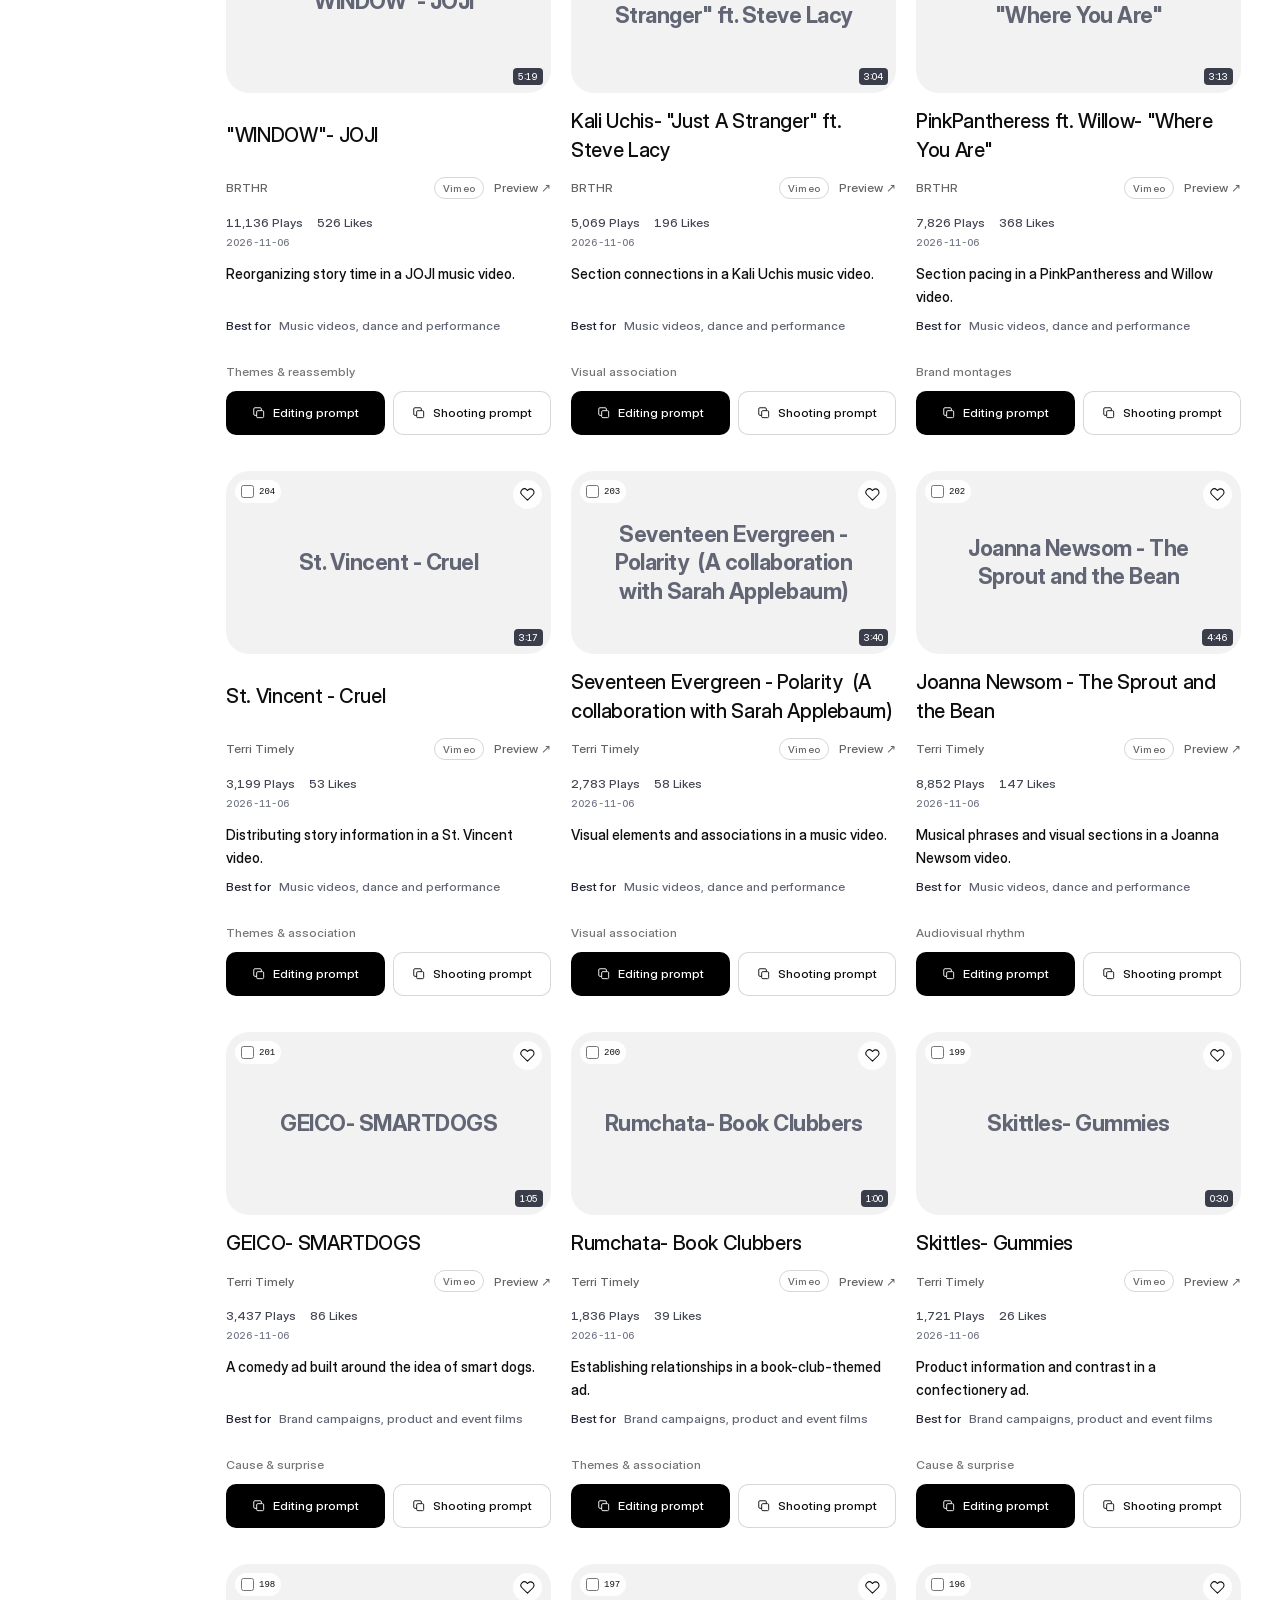
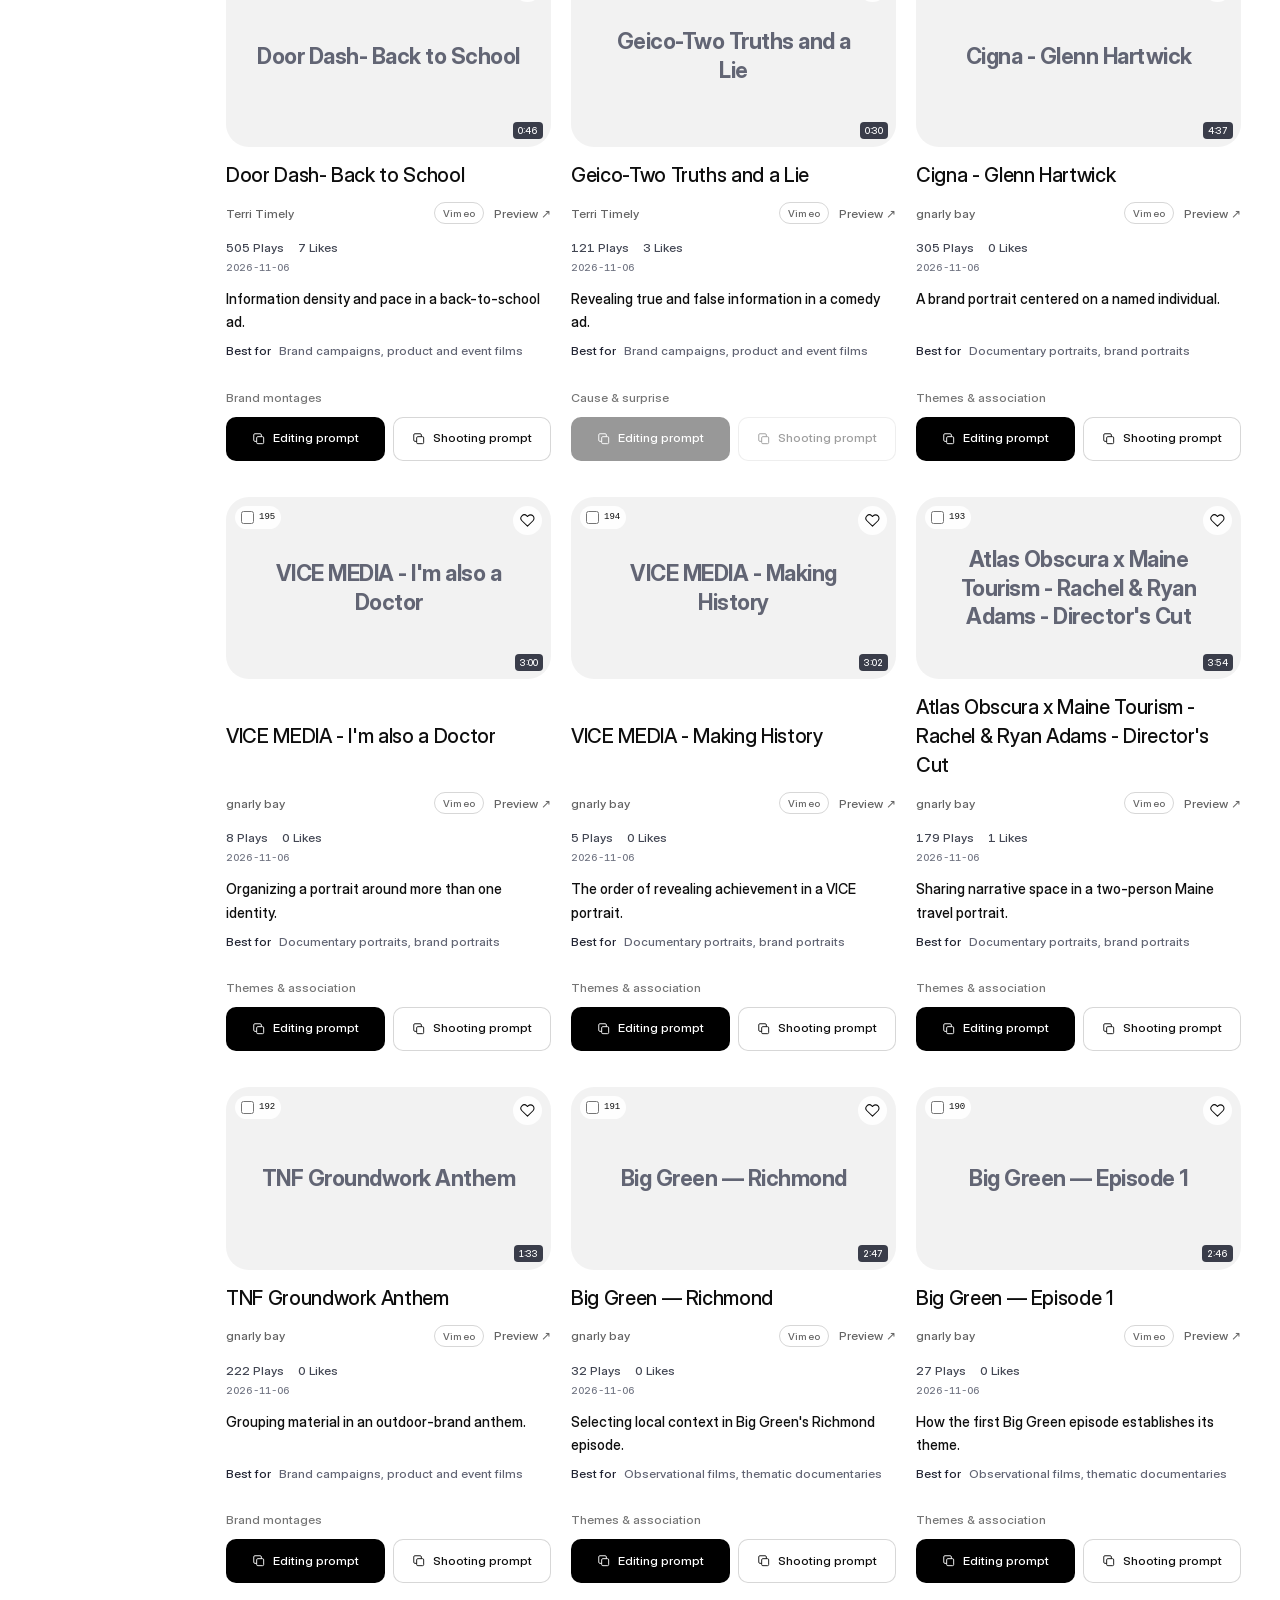
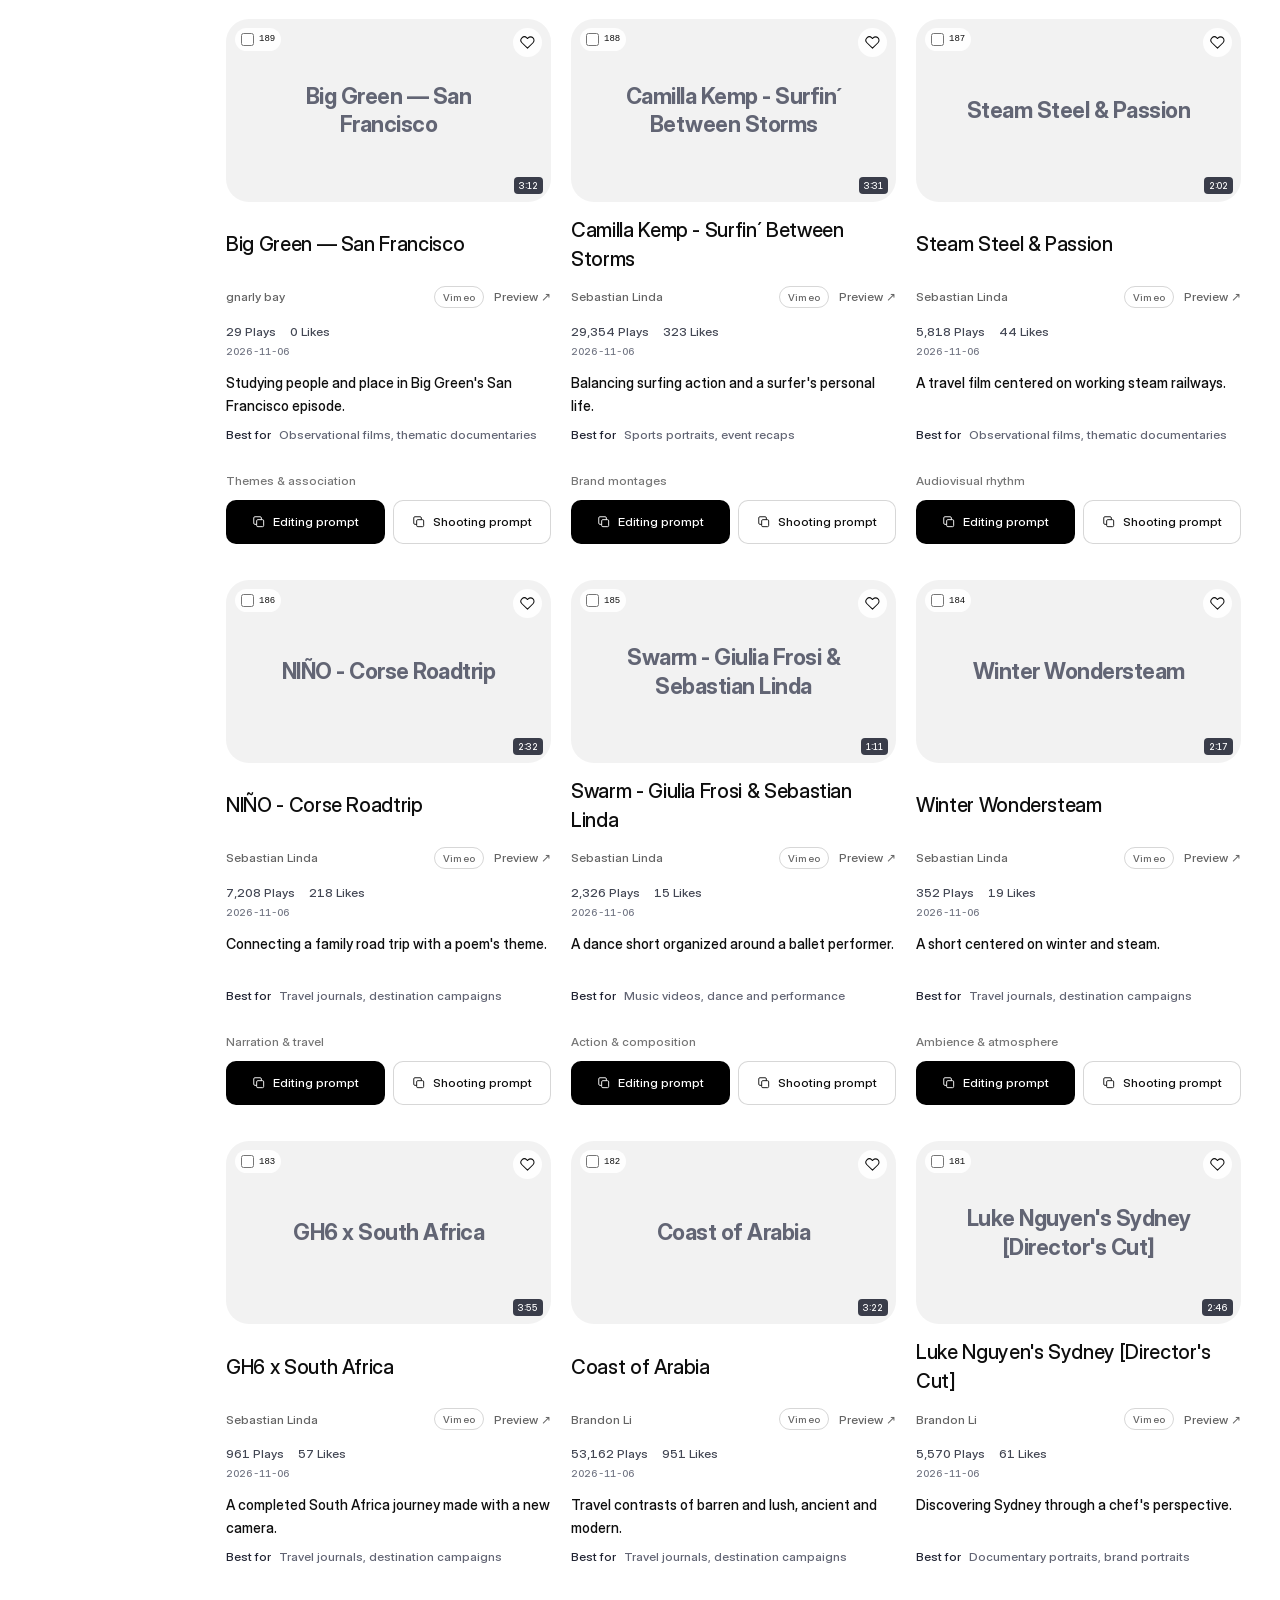
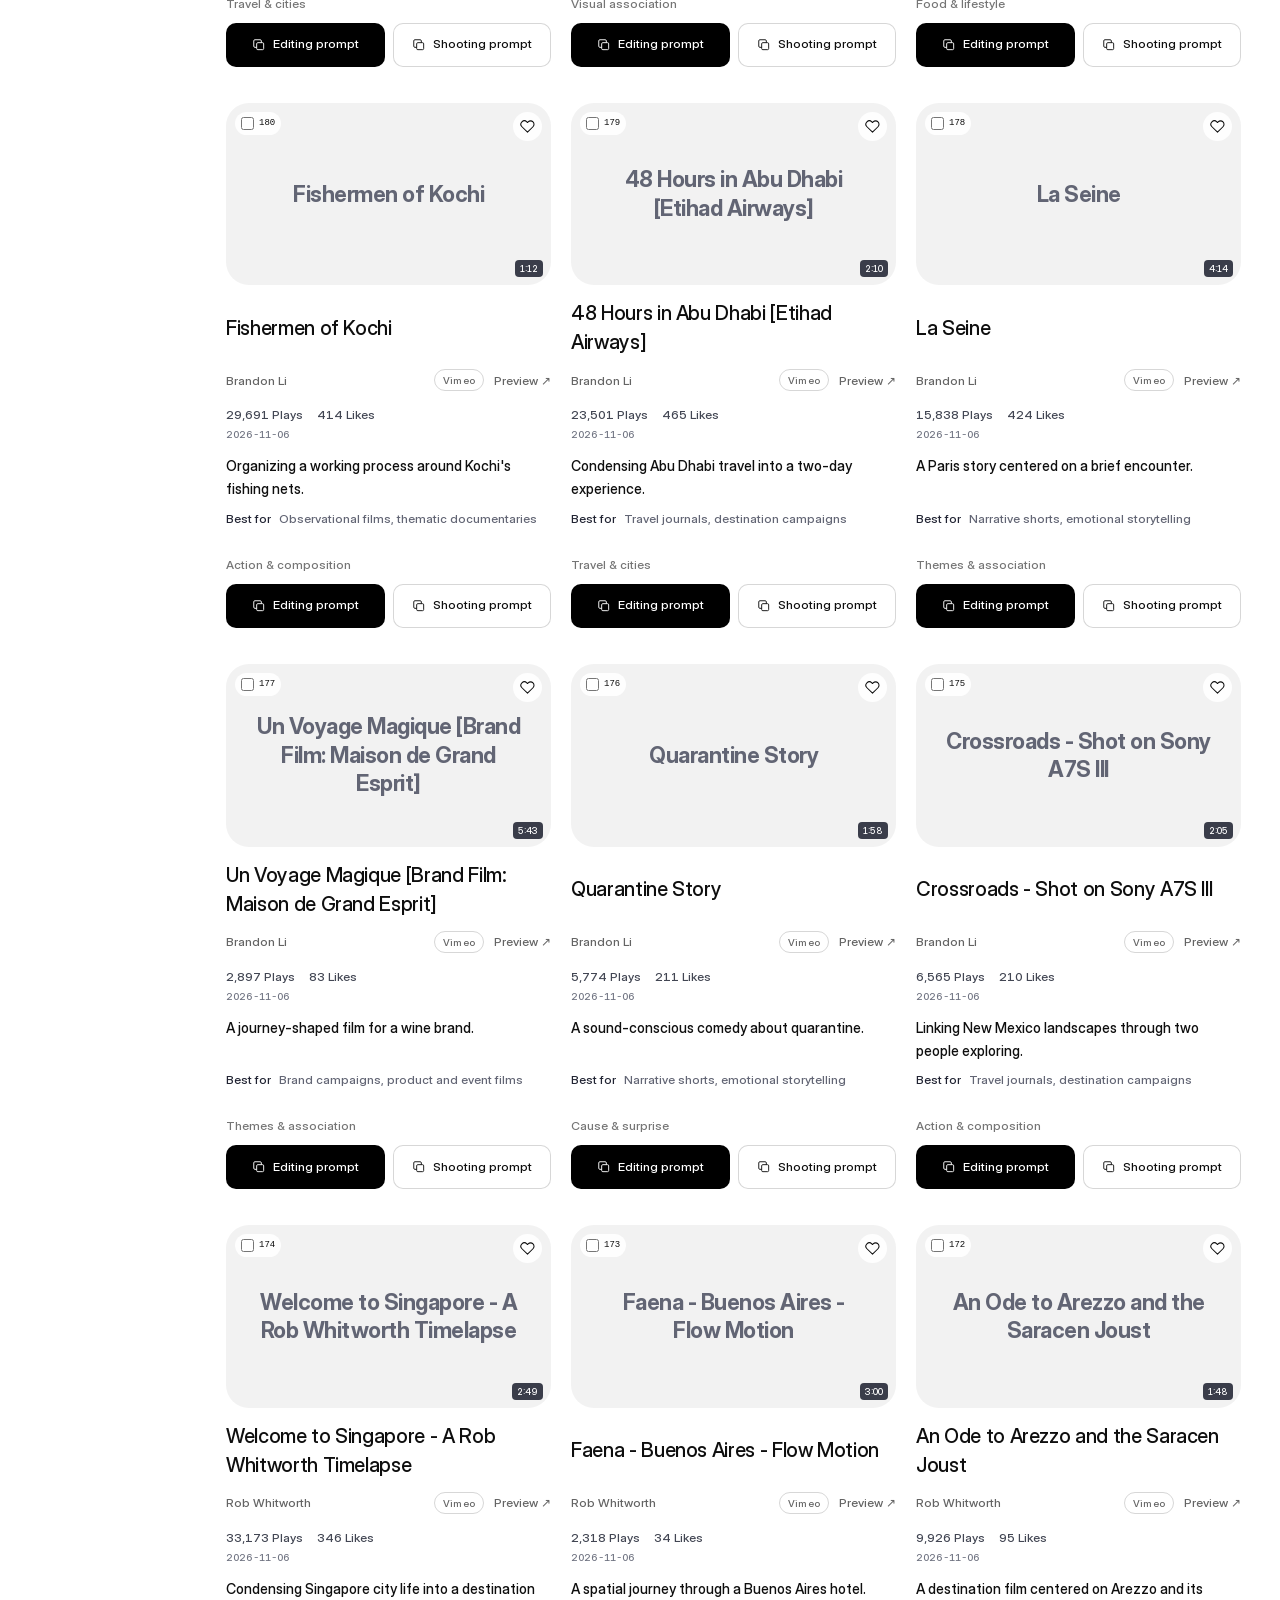
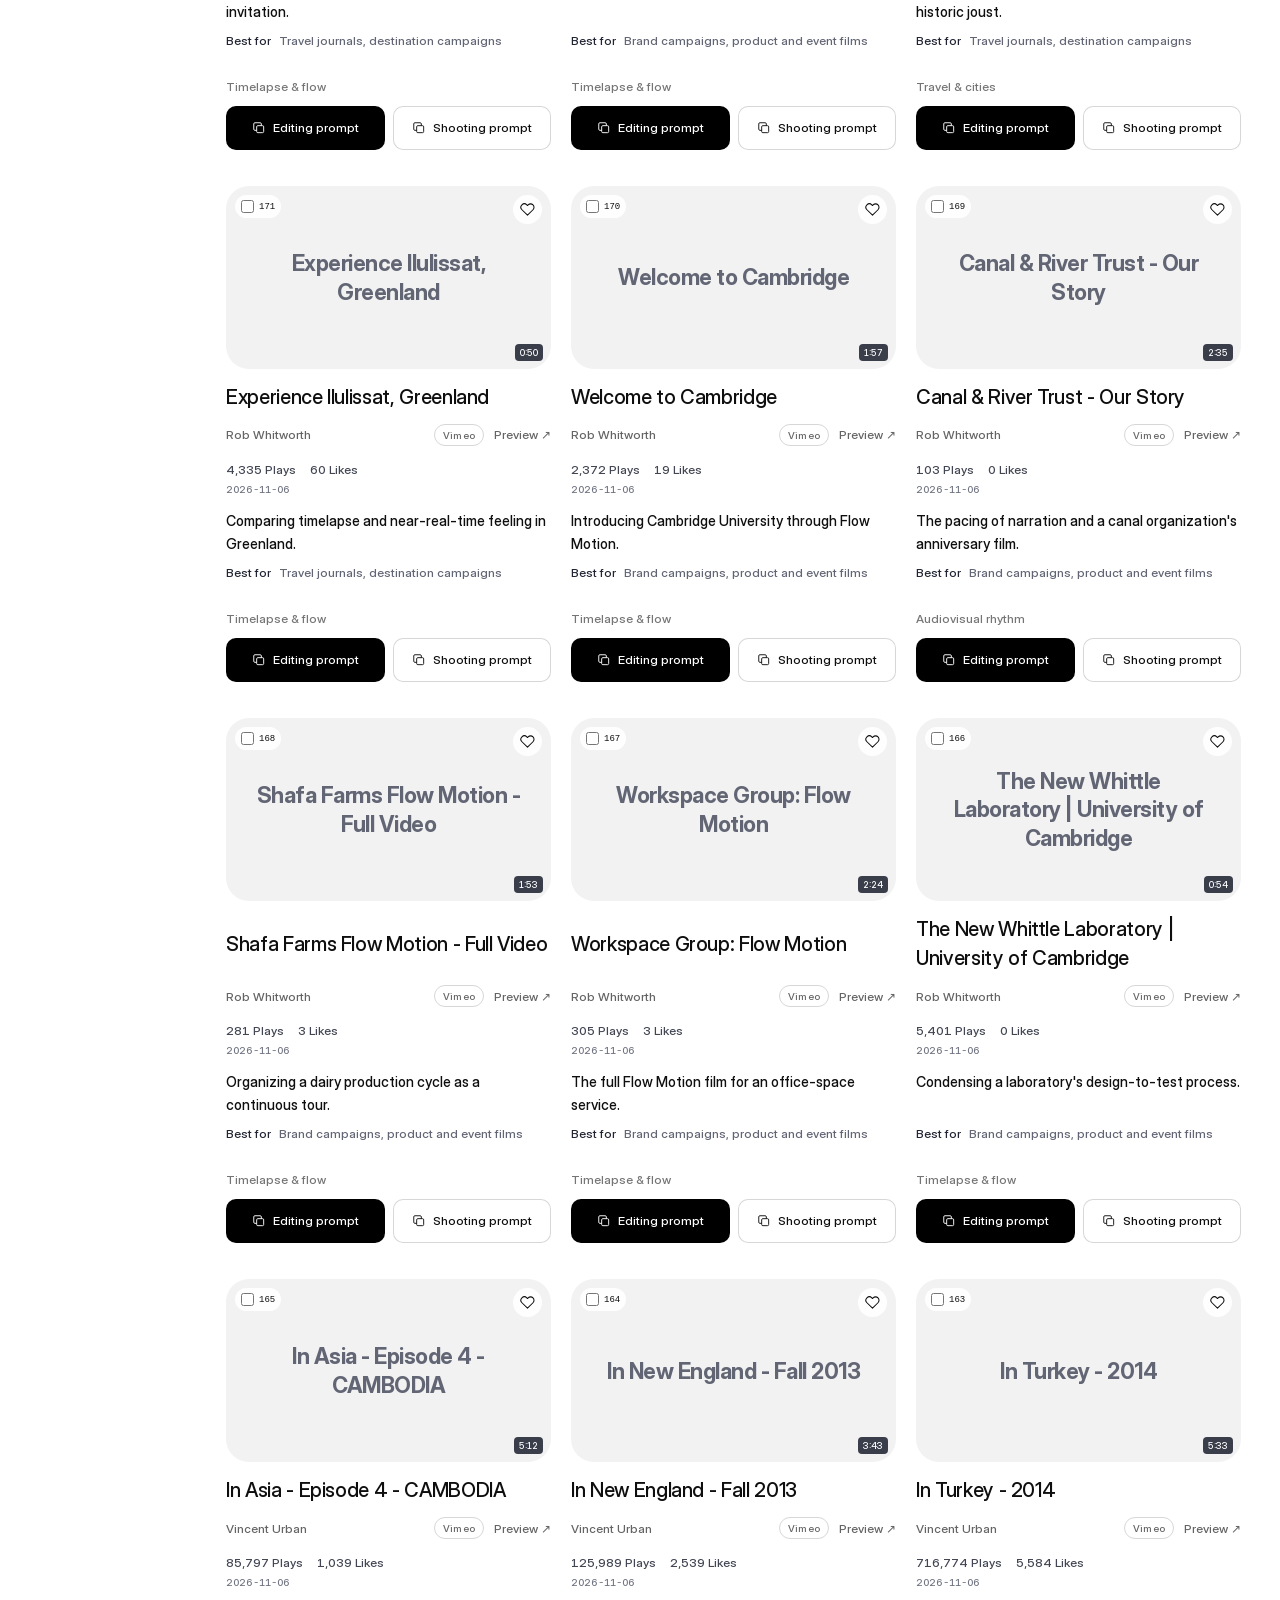
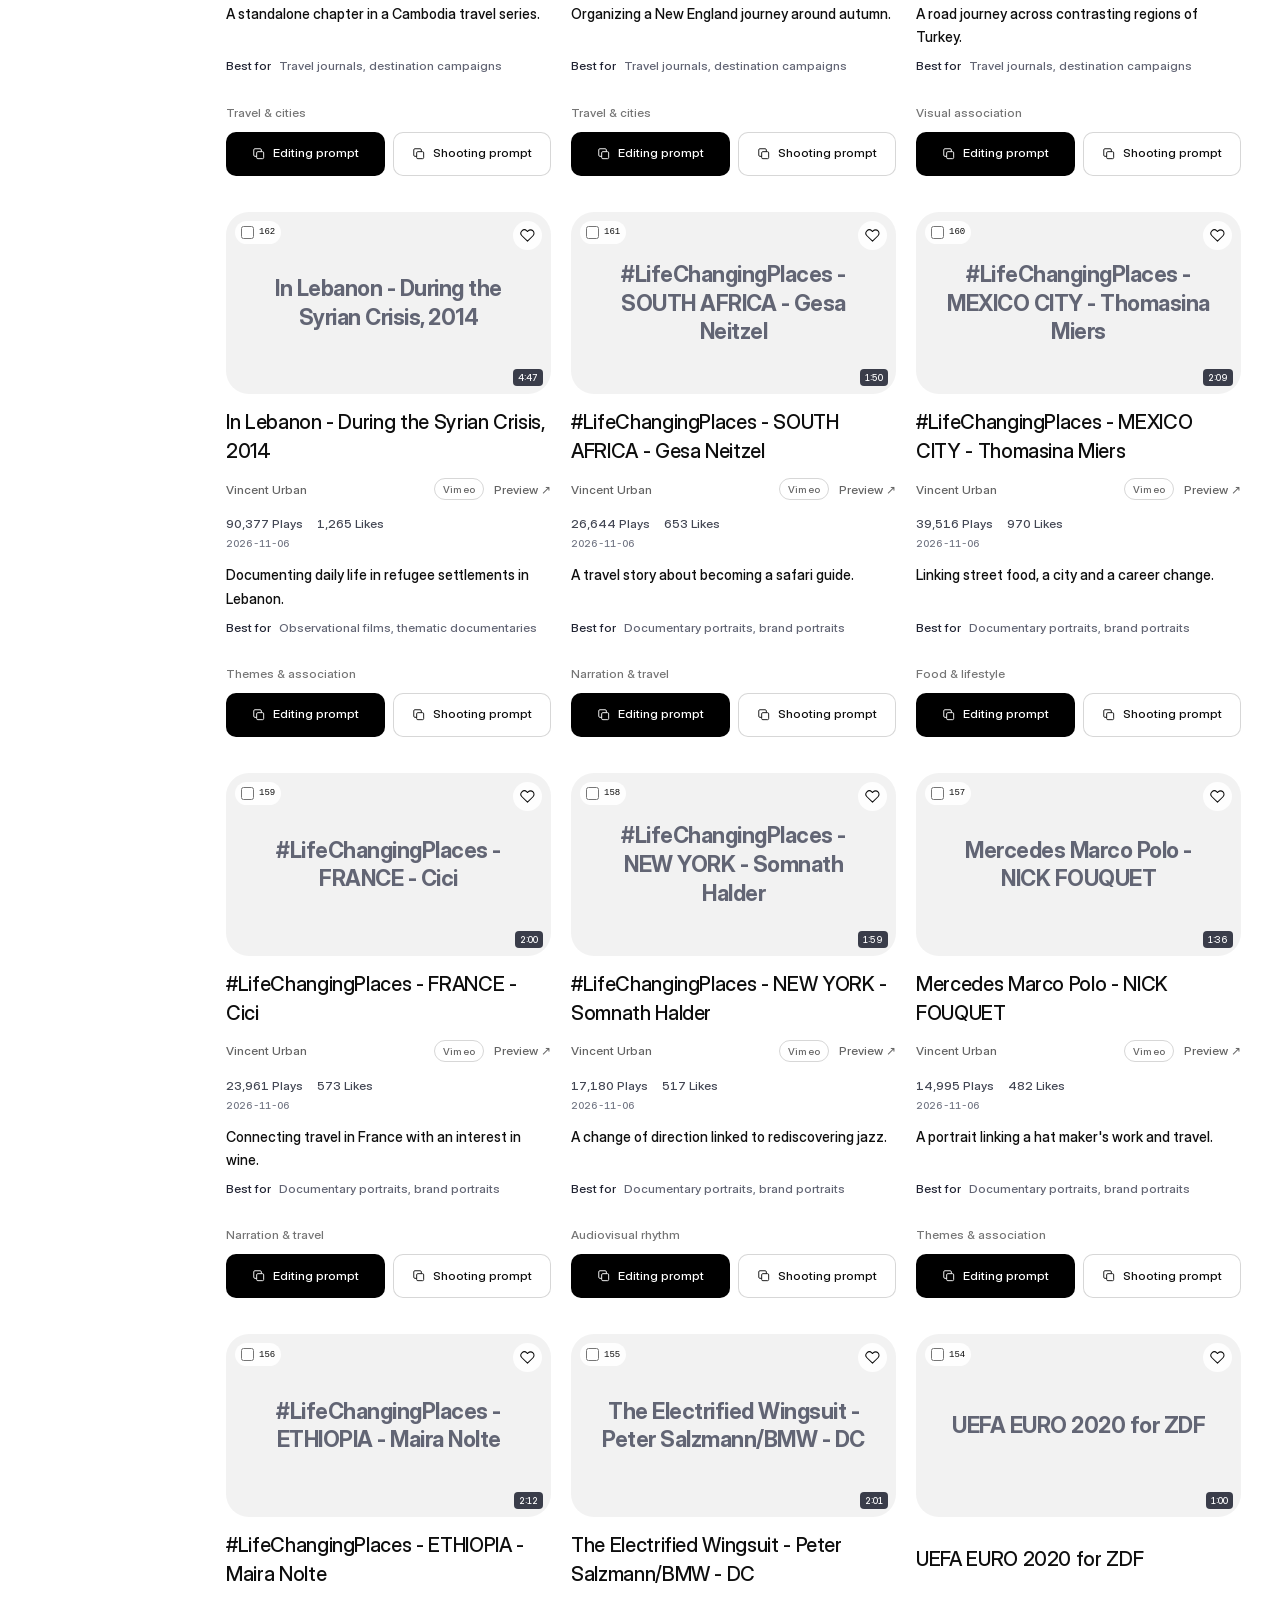
==== commit c95a65cb: "Sync public libraries: 3727 references" ====
--- a/editing.html
+++ b/editing.html
@@ -1,10 +1,10 @@
 <!doctype html>
 <html lang="en">
-<head><script src="./locales.js?v=8cee3e0fc07e8075" defer></script><script src="./browser-state.js?v=5b0930a40412a039" defer></script><script src="./i18n.js?v=cd2de2ad8abdabf1" defer></script>
+<head><script src="./locales.js?v=43973c6096ec44dc" defer></script><script src="./browser-state.js?v=c188455590b96cda" defer></script><script src="./i18n.js?v=cd2de2ad8abdabf1" defer></script>
   <meta charset="UTF-8"><meta name="viewport" content="width=device-width,initial-scale=1">
   <meta name="referrer" content="no-referrer"><meta name="color-scheme" content="light"><meta name="theme-color" content="#f7f7fb">
   <meta http-equiv="Content-Security-Policy" content="default-src 'self'; script-src 'self'; style-src 'self'; font-src 'self'; img-src 'self' https://cdn.dribbble.com https://d2ol7oe51mr4n9.cloudfront.net https://d8j0ntlcm91z4.cloudfront.net https://i.vimeocdn.com https://i.ytimg.com https://i1.hdslb.com https://image.mux.com https://images.higgs.ai https://img.youtube.com https://motionsites.ai https://pbs.twimg.com https://pub-86dc5b5484314368ac5436a674b0d919.r2.dev https://raw.githubusercontent.com https://y4pdgnepgswqffpt.public.blob.vercel-storage.com; media-src https://ccmixter.org https://cdn.dribbble.com https://cdn.rive.cool https://d8j0ntlcm91z4.cloudfront.net https://demos.digitalsamba.com https://github.com https://images.higgs.ai https://incompetech.com https://pub-60e30bed45514f03933d3900731bea31.r2.dev https://pub-86dc5b5484314368ac5436a674b0d919.r2.dev https://raw.githubusercontent.com https://release-assets.githubusercontent.com https://stream.mux.com https://video.twimg.com; frame-src https://player.vimeo.com https://www.youtube-nocookie.com https://player.mux.com https://player.bilibili.com; connect-src 'self'; base-uri 'none'; form-action 'none'; object-src 'none'"><title>剪辑灵感库 · Motion Shelf</title><link rel="icon" href="./icon.svg" type="image/svg+xml">
-  <link rel="stylesheet" href="./ui.css?v=b8b2658d81dc4cd5"><link rel="stylesheet" href="./music.css?v=dc705110fbd1ebb5"><link rel="stylesheet" href="./editing.css?v=ce43395854d73dc2"><script src="./editing.js?v=1be674243980a954" defer></script><link rel="stylesheet" href="./reference-prompts.css?v=ce0c3dfcb9e8ca28"><script src="./reference-prompts.js?v=5328efbcf64f8b70" defer></script><script src="./app.js?v=d13b03df16201784" defer></script>
+  <link rel="stylesheet" href="./ui.css?v=b8b2658d81dc4cd5"><link rel="stylesheet" href="./music.css?v=dc705110fbd1ebb5"><link rel="stylesheet" href="./editing.css?v=ce43395854d73dc2"><script src="./editing.js?v=1be674243980a954" defer></script><link rel="stylesheet" href="./reference-prompts.css?v=ce0c3dfcb9e8ca28"><script src="./reference-prompts.js?v=5328efbcf64f8b70" defer></script><script src="./app.js?v=32955774dfa20afa" defer></script>
 <script src="./navigation.js?v=d17faab9ecc30a64" defer></script></head>
 <body class="editing-page reference-library-page">
   <a href="#main" class="skip-link">跳到作品</a>
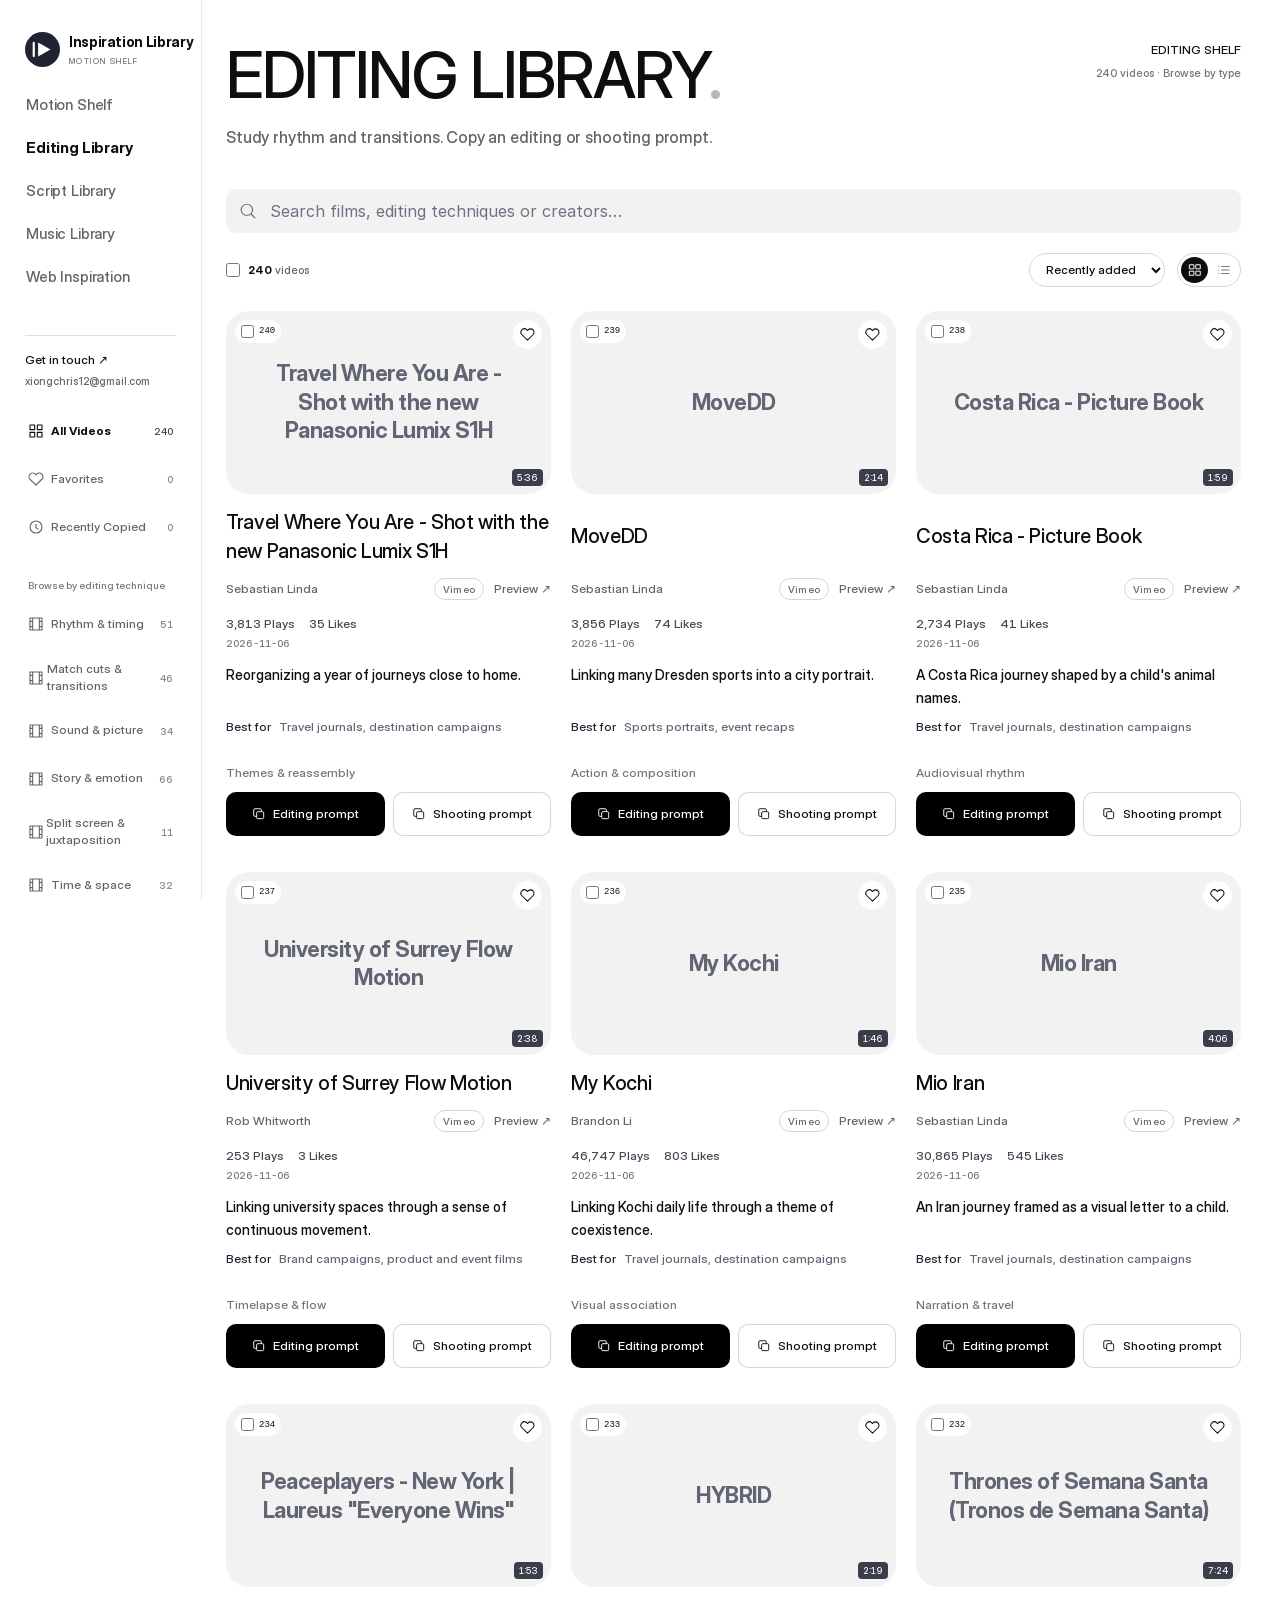
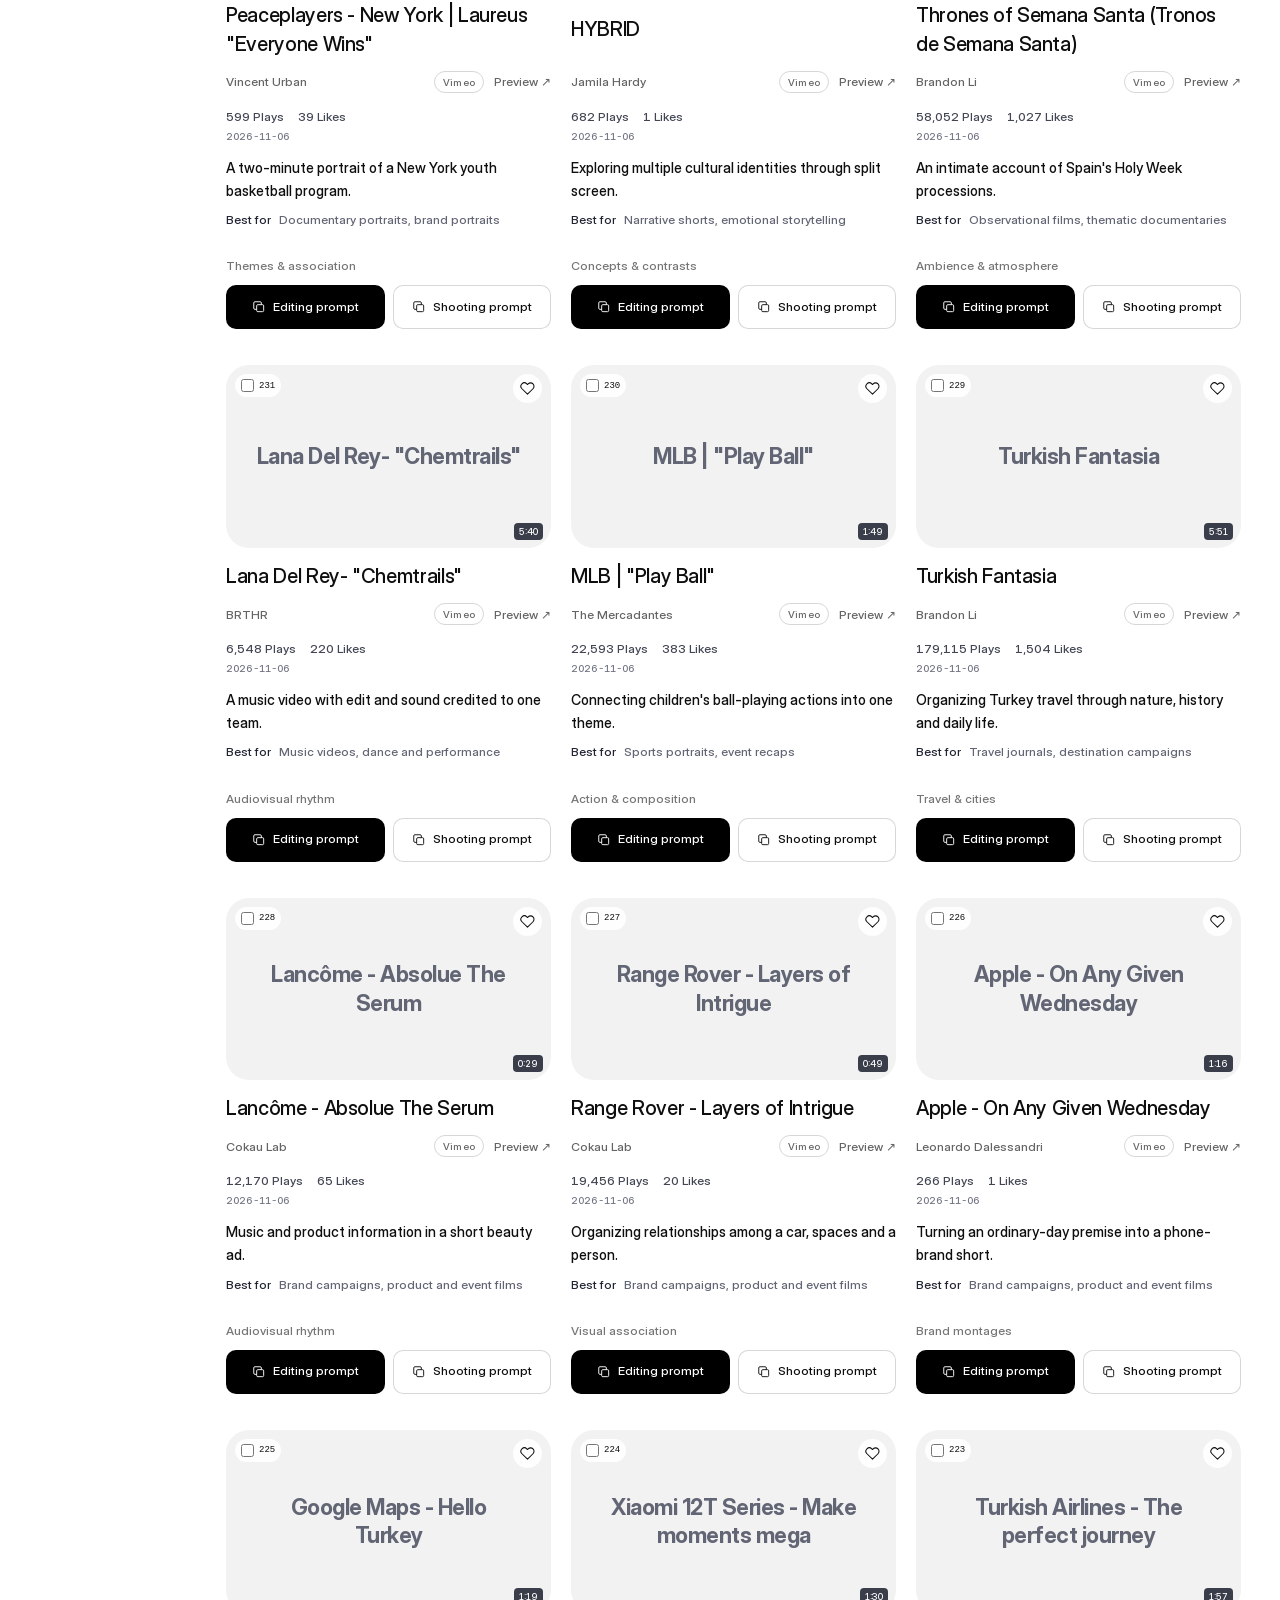
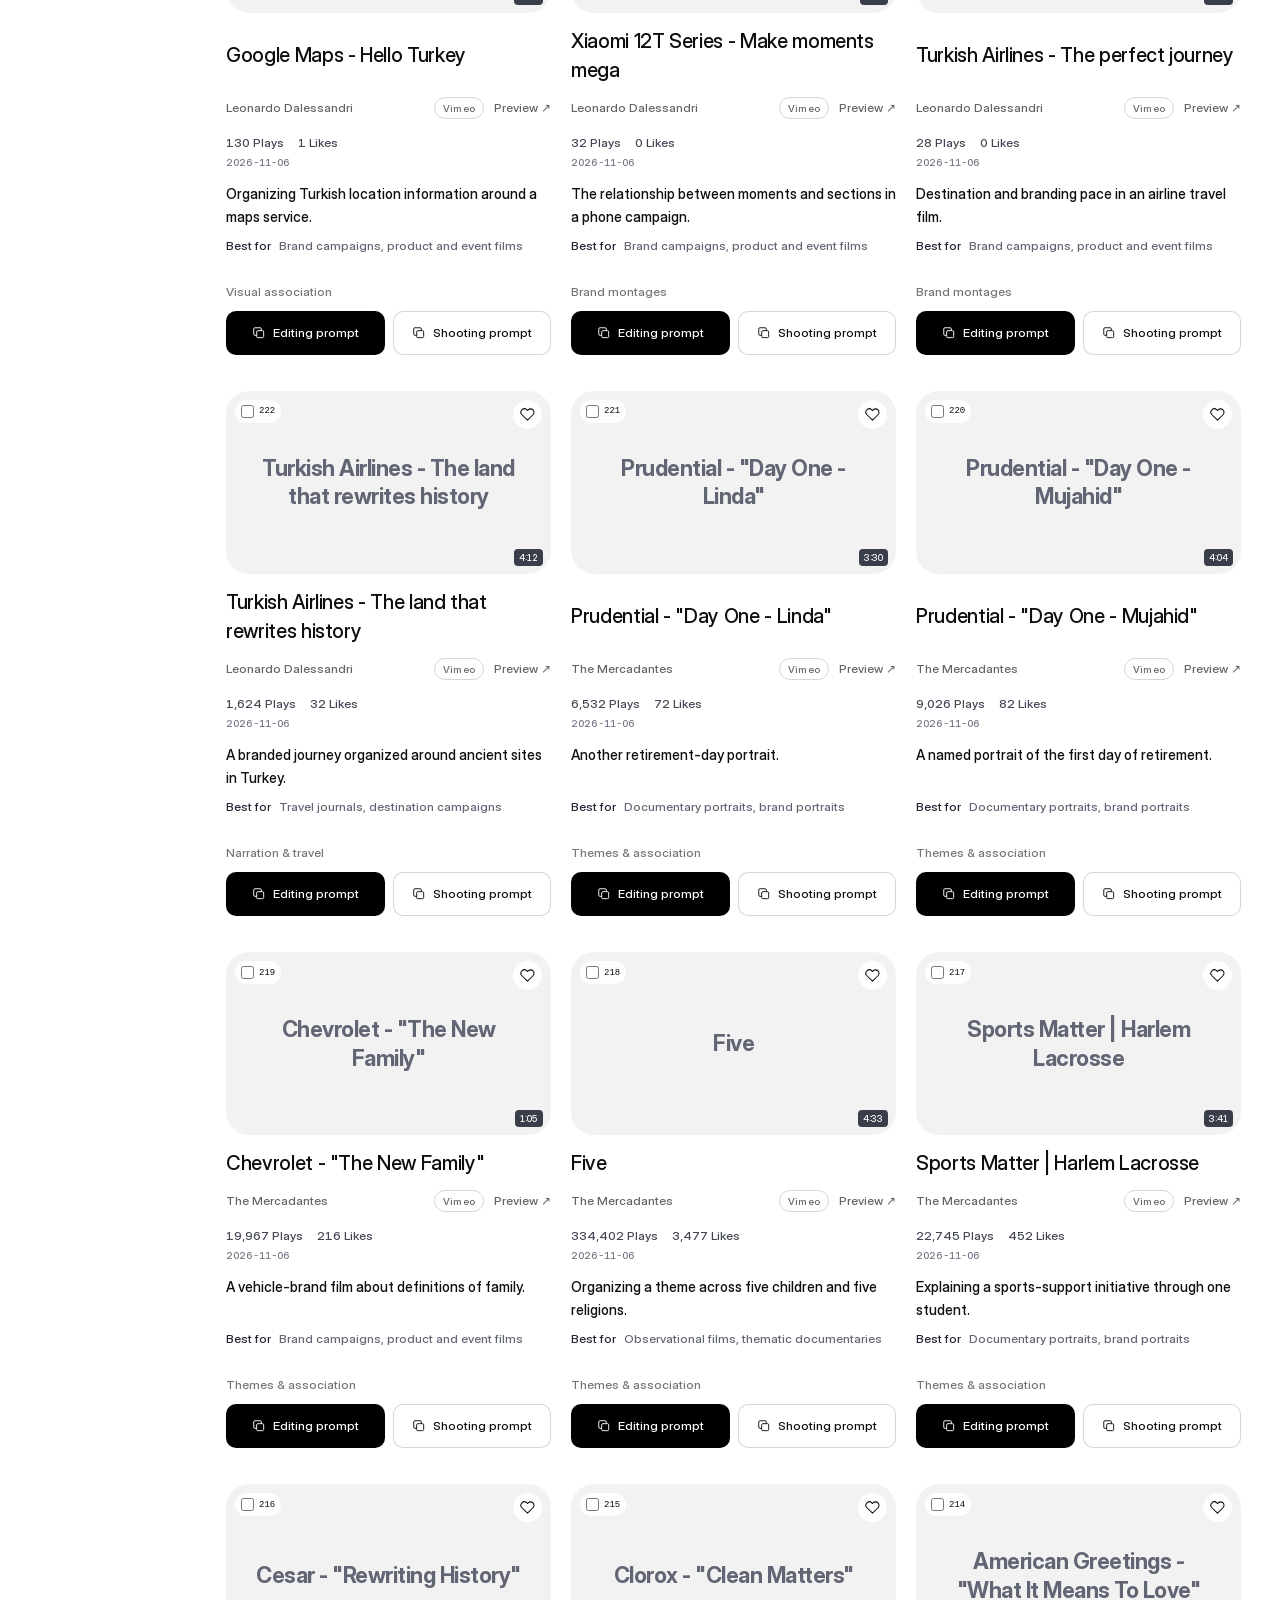
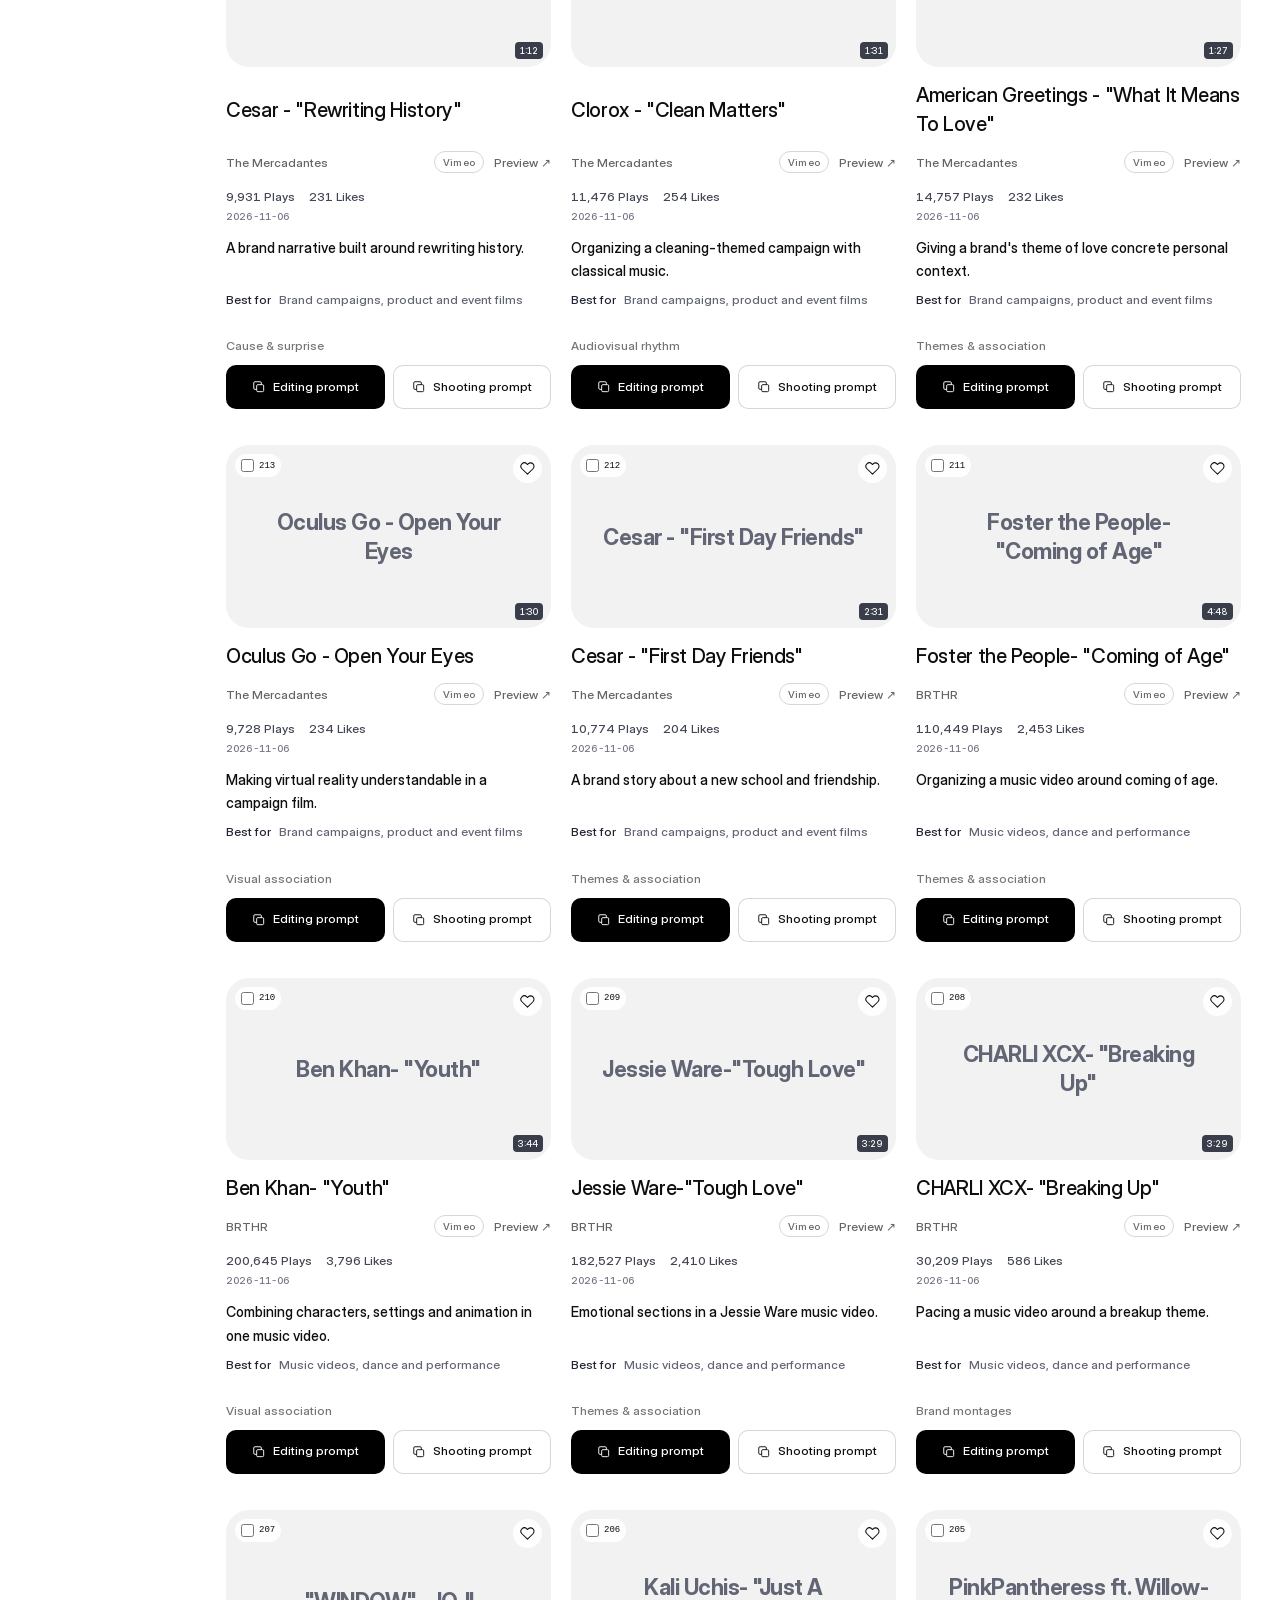
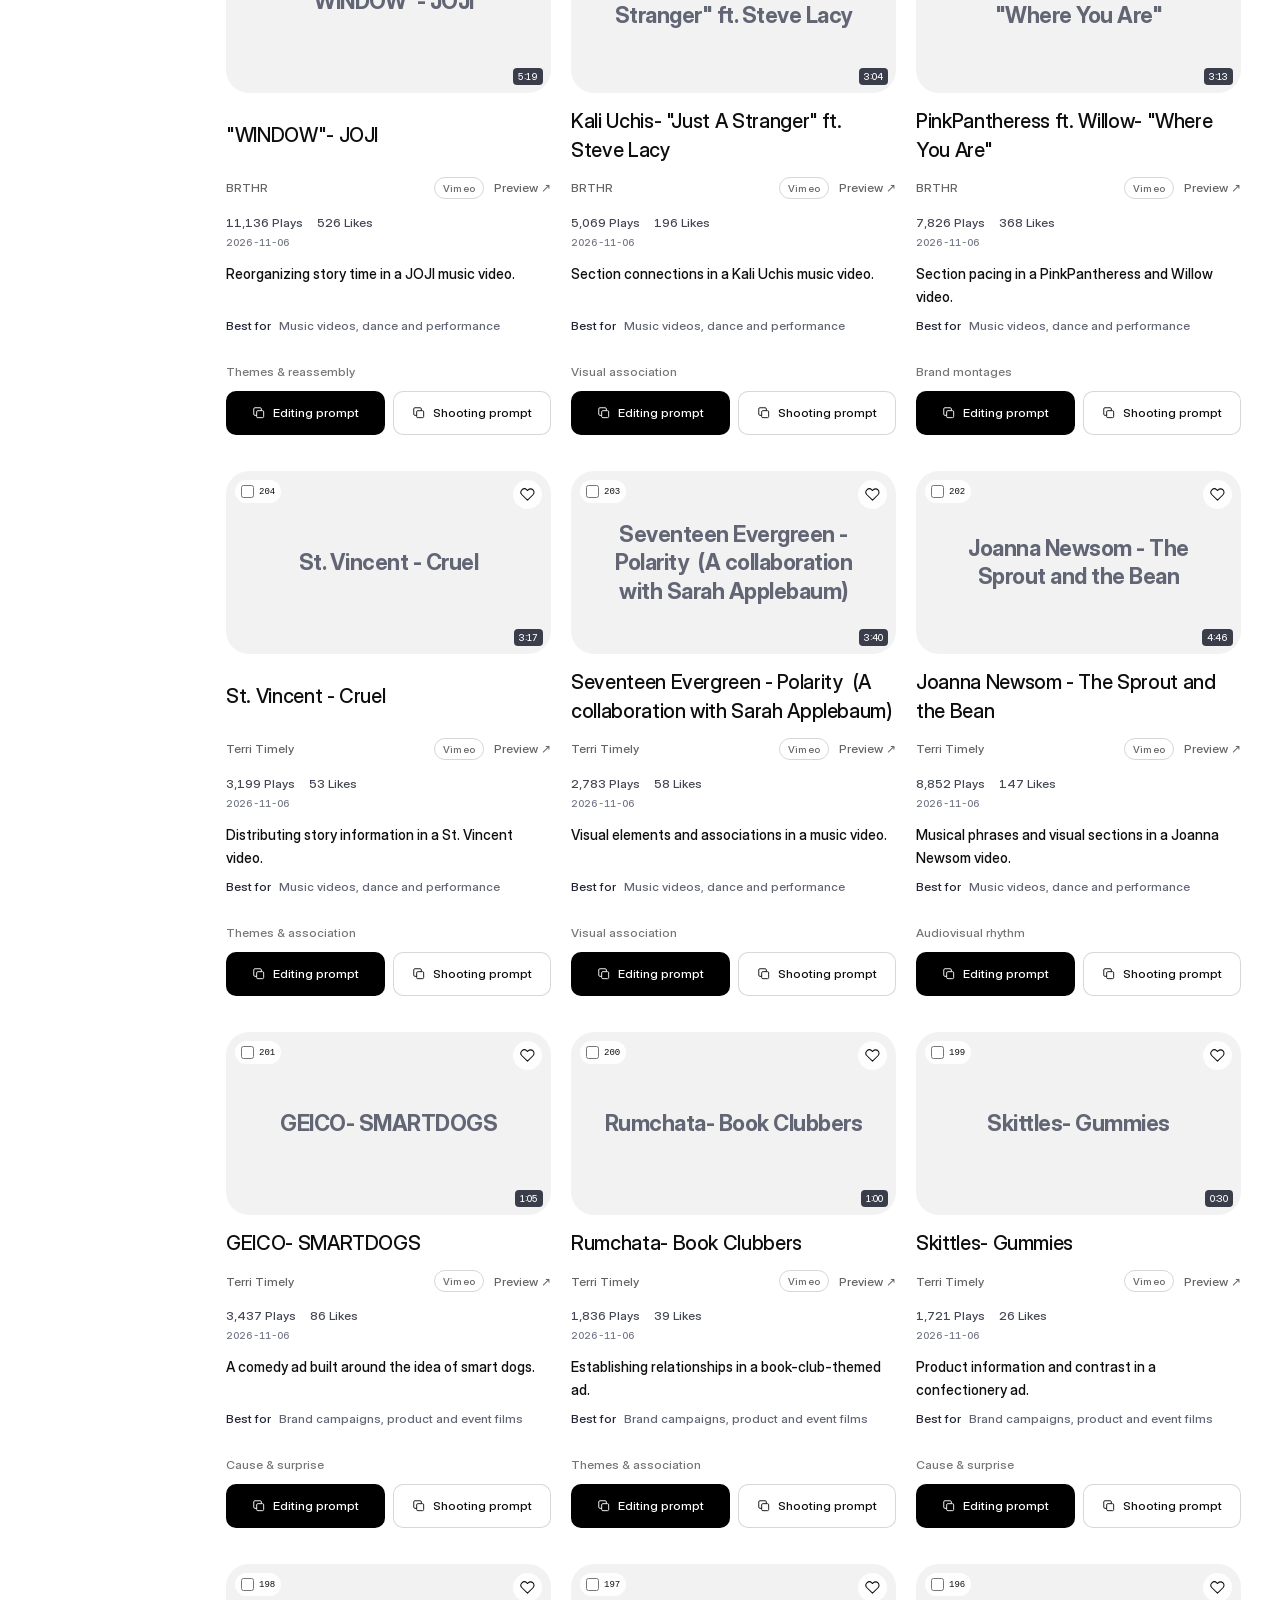
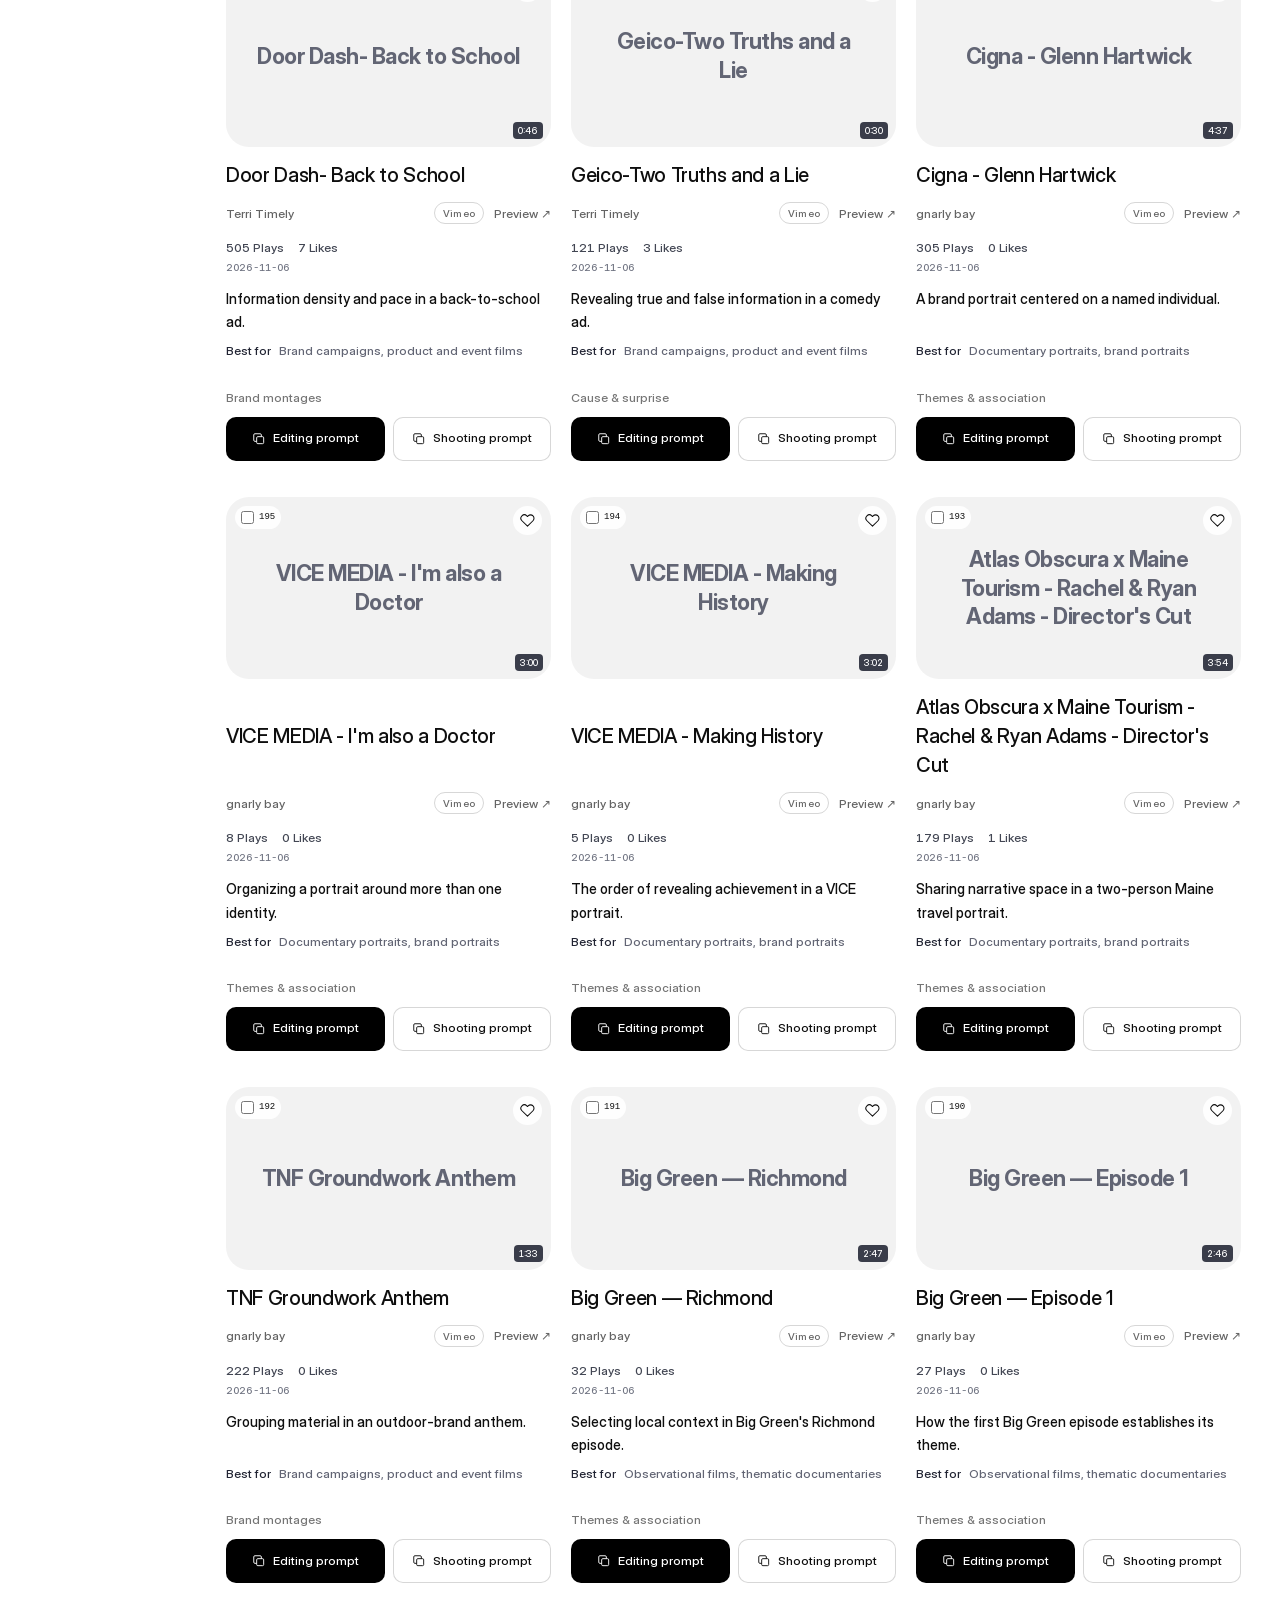
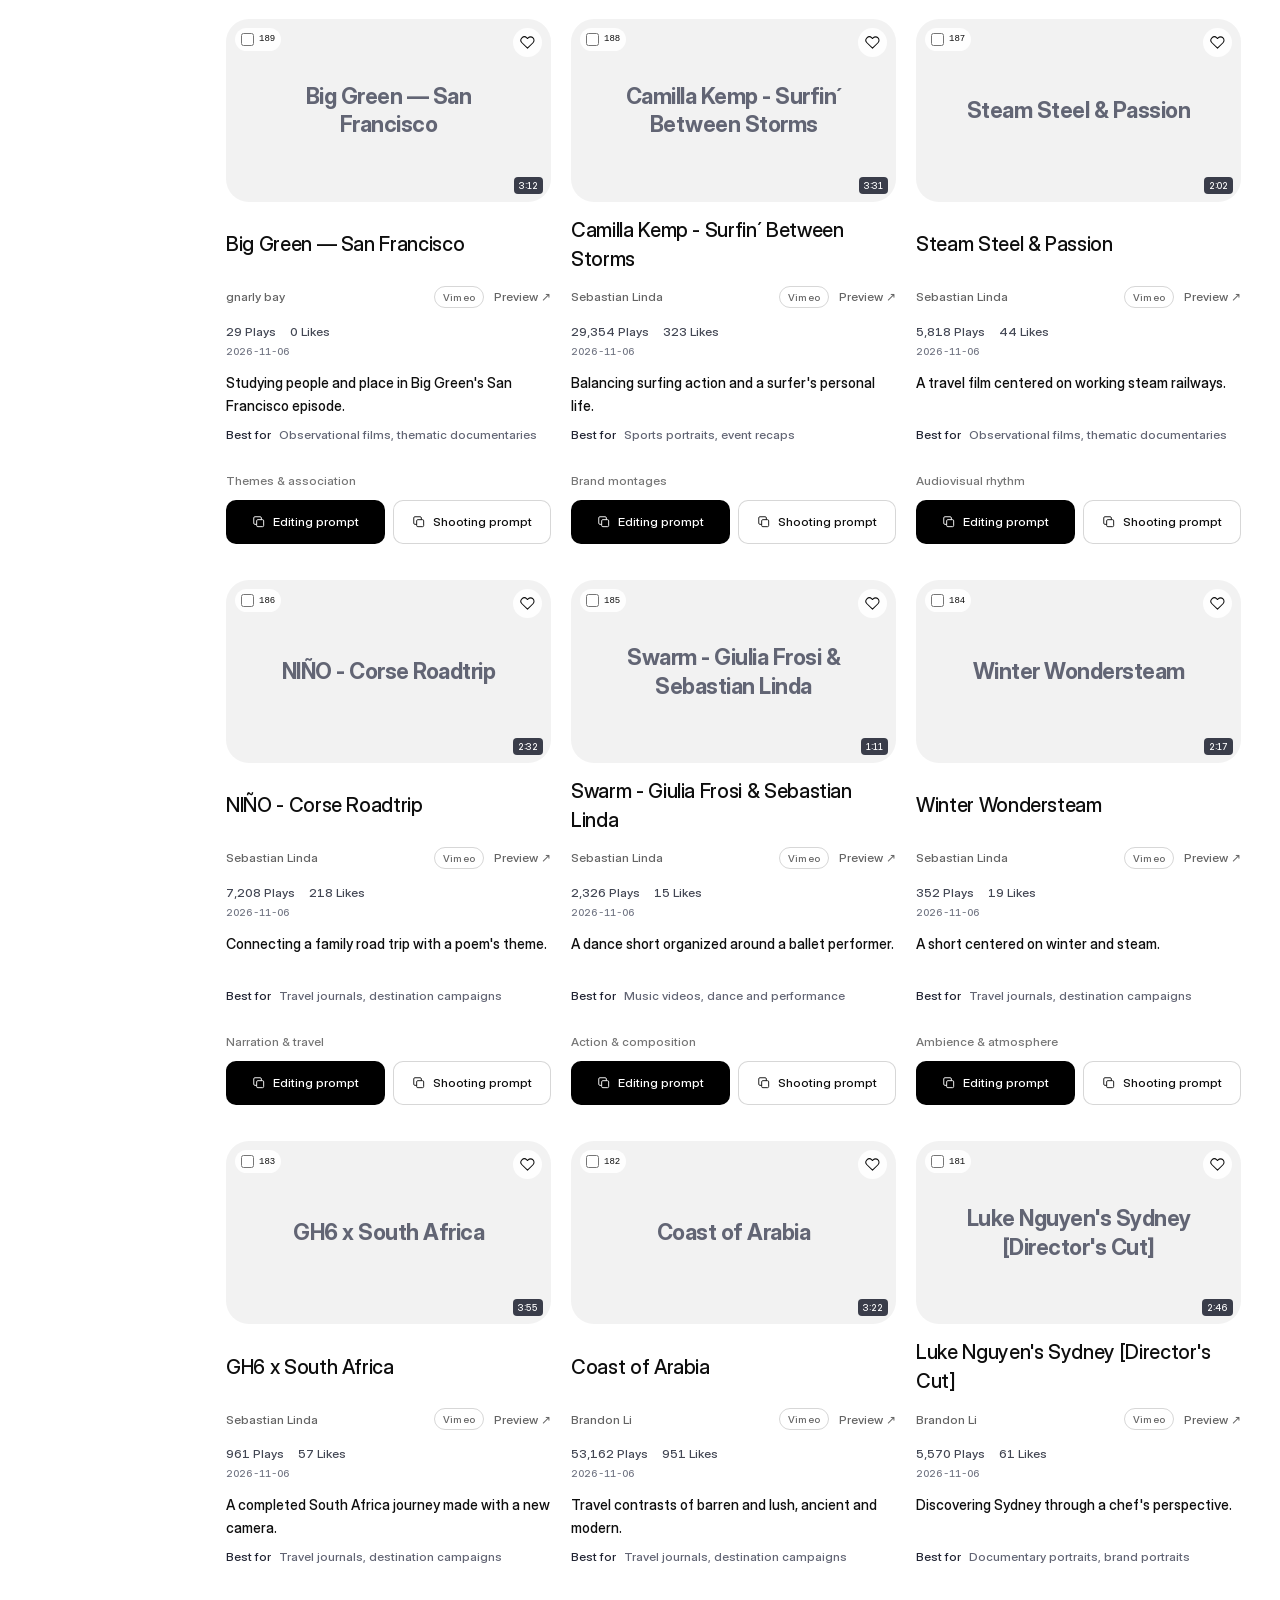
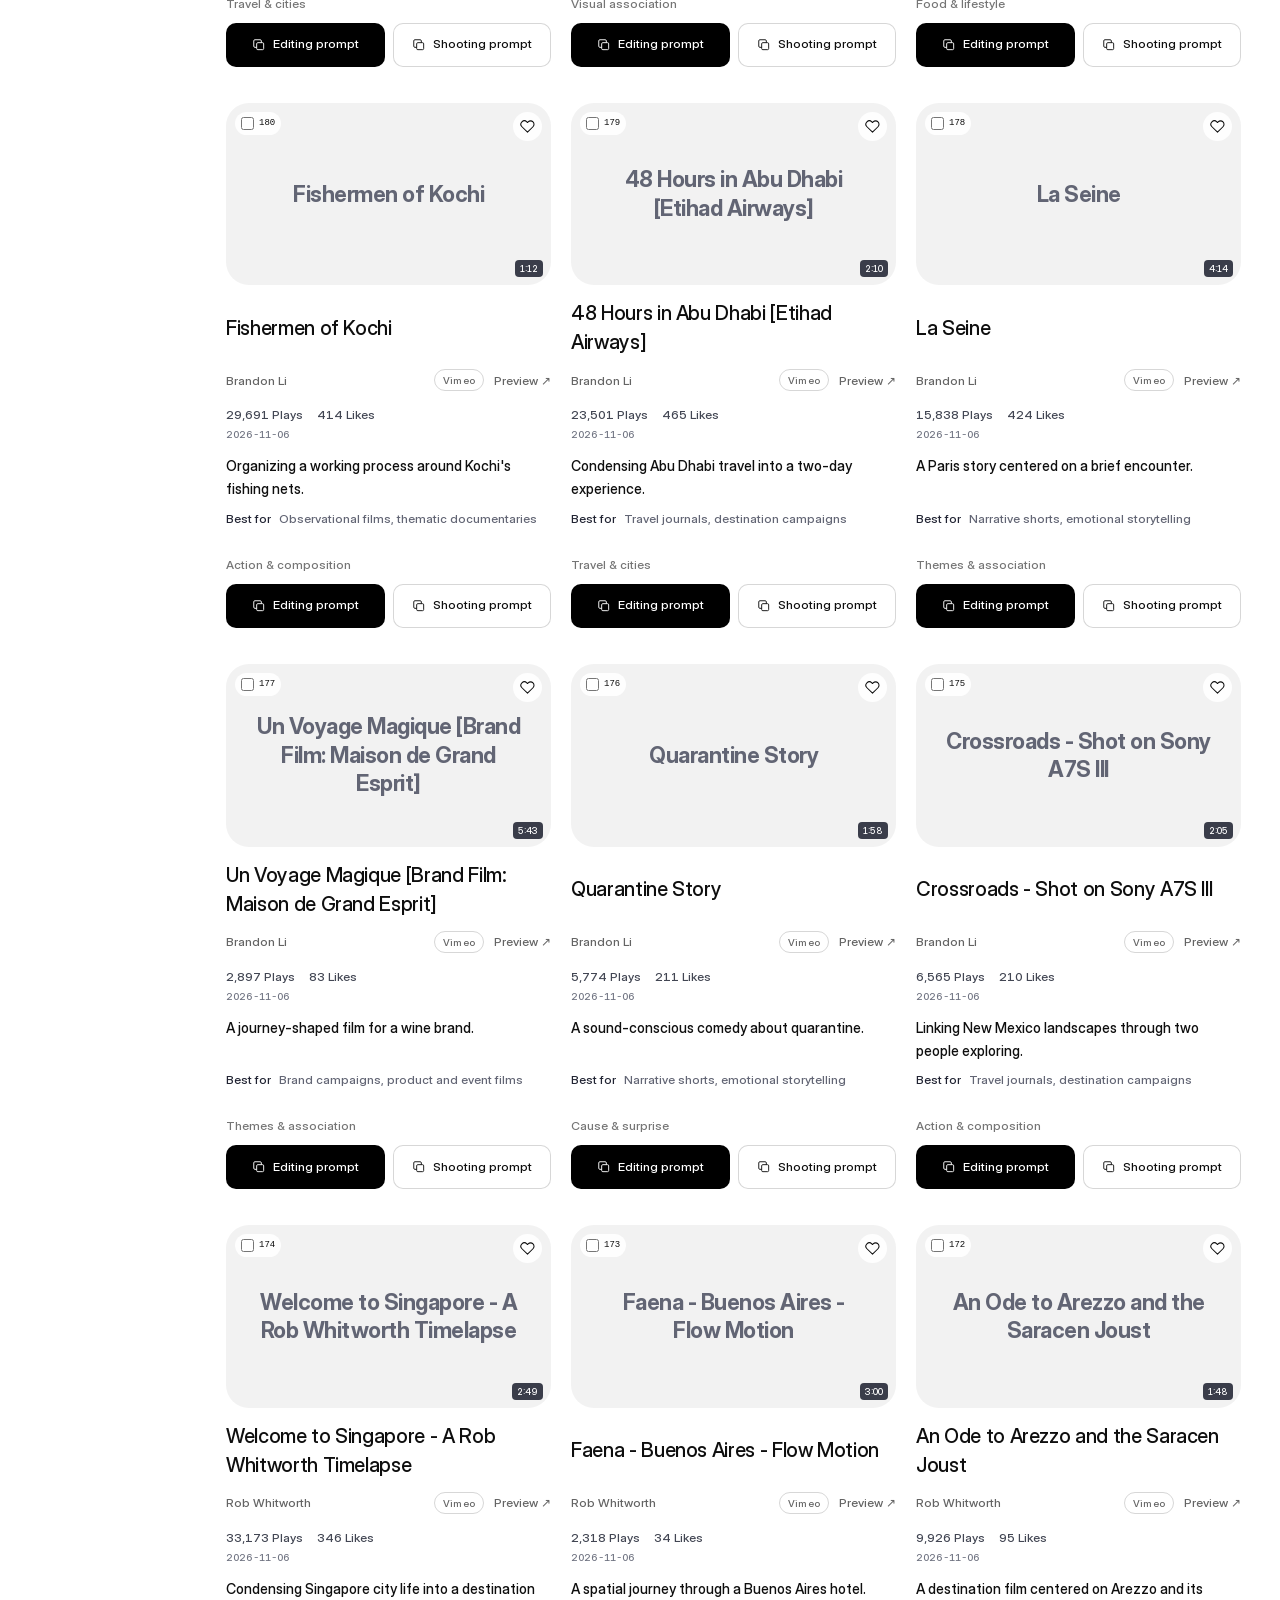
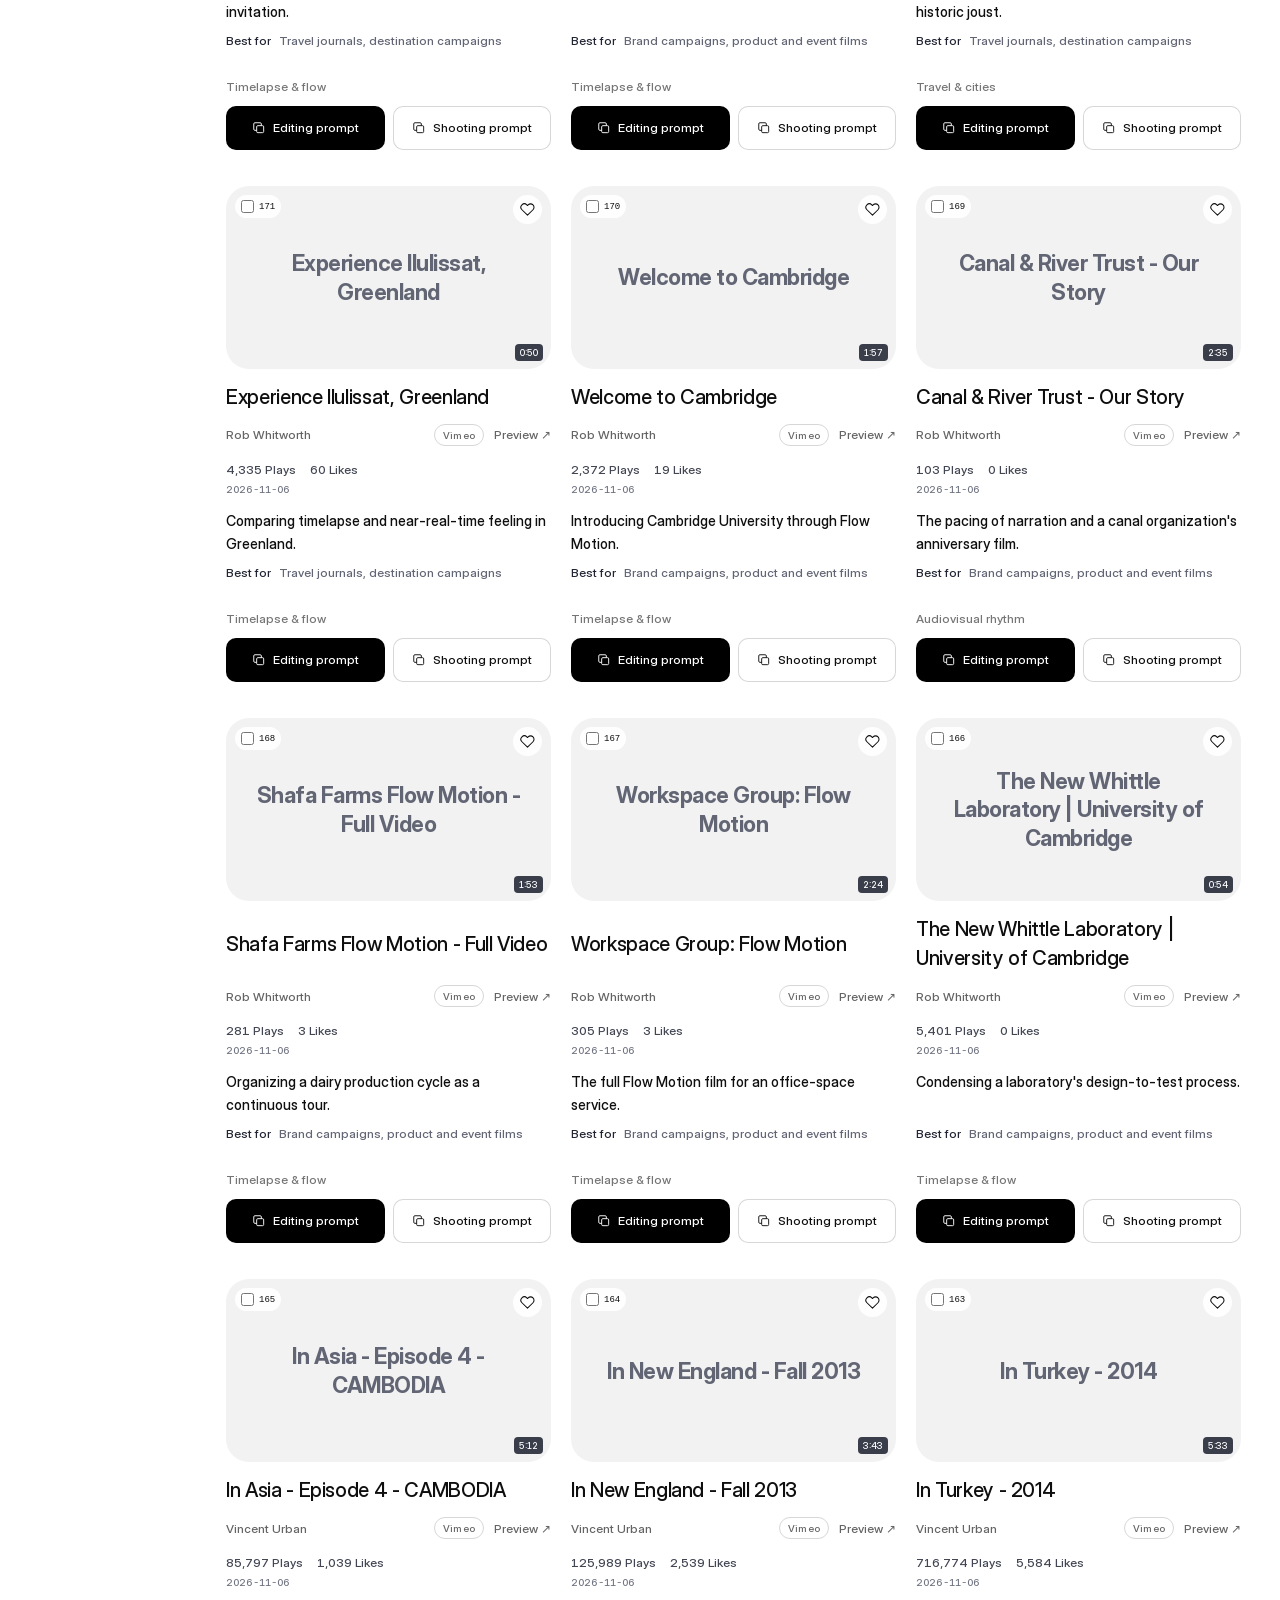
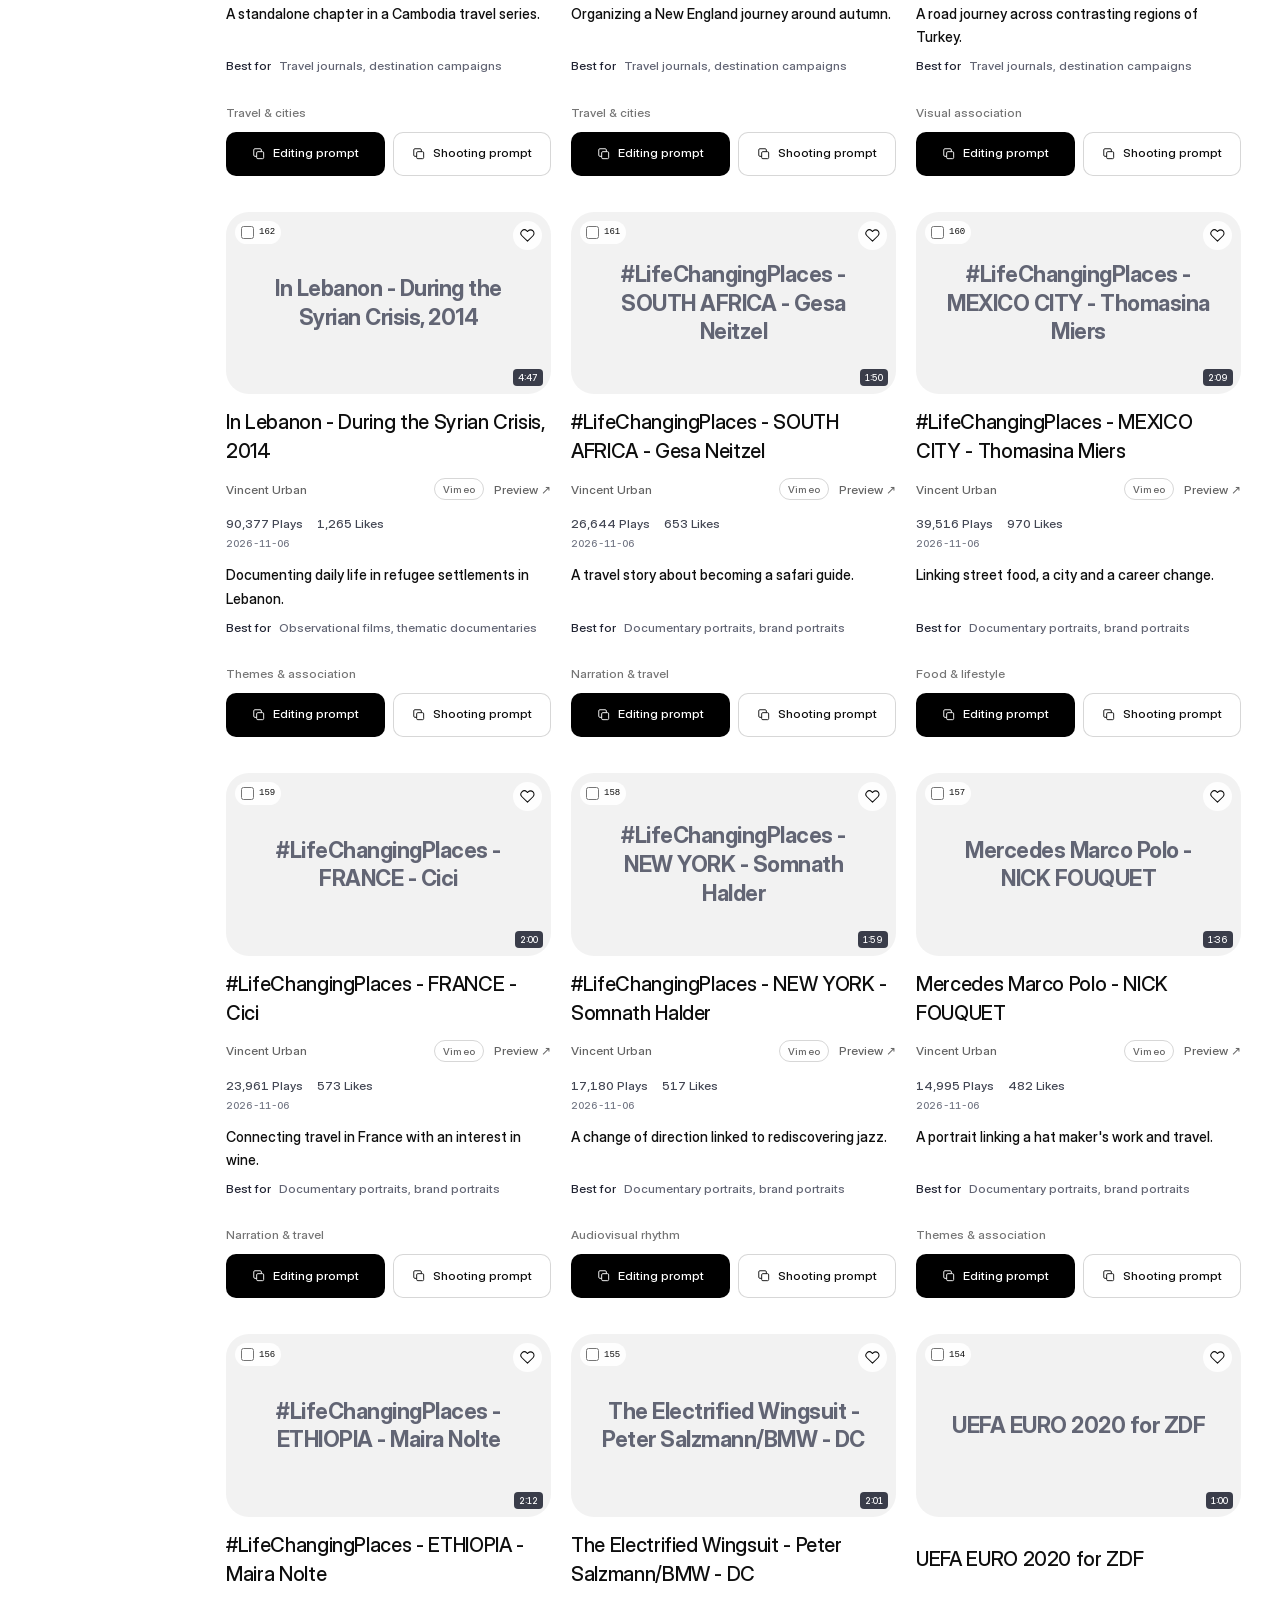
==== commit 90e403d4: "Sync public libraries: 3739 references" ====
--- a/editing.html
+++ b/editing.html
@@ -1,6 +1,6 @@
 <!doctype html>
 <html lang="en">
-<head><script src="./locales.js?v=43973c6096ec44dc" defer></script><script src="./browser-state.js?v=c188455590b96cda" defer></script><script src="./i18n.js?v=cd2de2ad8abdabf1" defer></script>
+<head><script src="./locales.js?v=43973c6096ec44dc" defer></script><script src="./browser-state.js?v=36751084efb67065" defer></script><script src="./i18n.js?v=cd2de2ad8abdabf1" defer></script>
   <meta charset="UTF-8"><meta name="viewport" content="width=device-width,initial-scale=1">
   <meta name="referrer" content="no-referrer"><meta name="color-scheme" content="light"><meta name="theme-color" content="#f7f7fb">
   <meta http-equiv="Content-Security-Policy" content="default-src 'self'; script-src 'self'; style-src 'self'; font-src 'self'; img-src 'self' https://cdn.dribbble.com https://d2ol7oe51mr4n9.cloudfront.net https://d8j0ntlcm91z4.cloudfront.net https://i.vimeocdn.com https://i.ytimg.com https://i1.hdslb.com https://image.mux.com https://images.higgs.ai https://img.youtube.com https://motionsites.ai https://pbs.twimg.com https://pub-86dc5b5484314368ac5436a674b0d919.r2.dev https://raw.githubusercontent.com https://y4pdgnepgswqffpt.public.blob.vercel-storage.com; media-src https://ccmixter.org https://cdn.dribbble.com https://cdn.rive.cool https://d8j0ntlcm91z4.cloudfront.net https://demos.digitalsamba.com https://github.com https://images.higgs.ai https://incompetech.com https://pub-60e30bed45514f03933d3900731bea31.r2.dev https://pub-86dc5b5484314368ac5436a674b0d919.r2.dev https://raw.githubusercontent.com https://release-assets.githubusercontent.com https://stream.mux.com https://video.twimg.com; frame-src https://player.vimeo.com https://www.youtube-nocookie.com https://player.mux.com https://player.bilibili.com; connect-src 'self'; base-uri 'none'; form-action 'none'; object-src 'none'"><title>剪辑灵感库 · Motion Shelf</title><link rel="icon" href="./icon.svg" type="image/svg+xml">
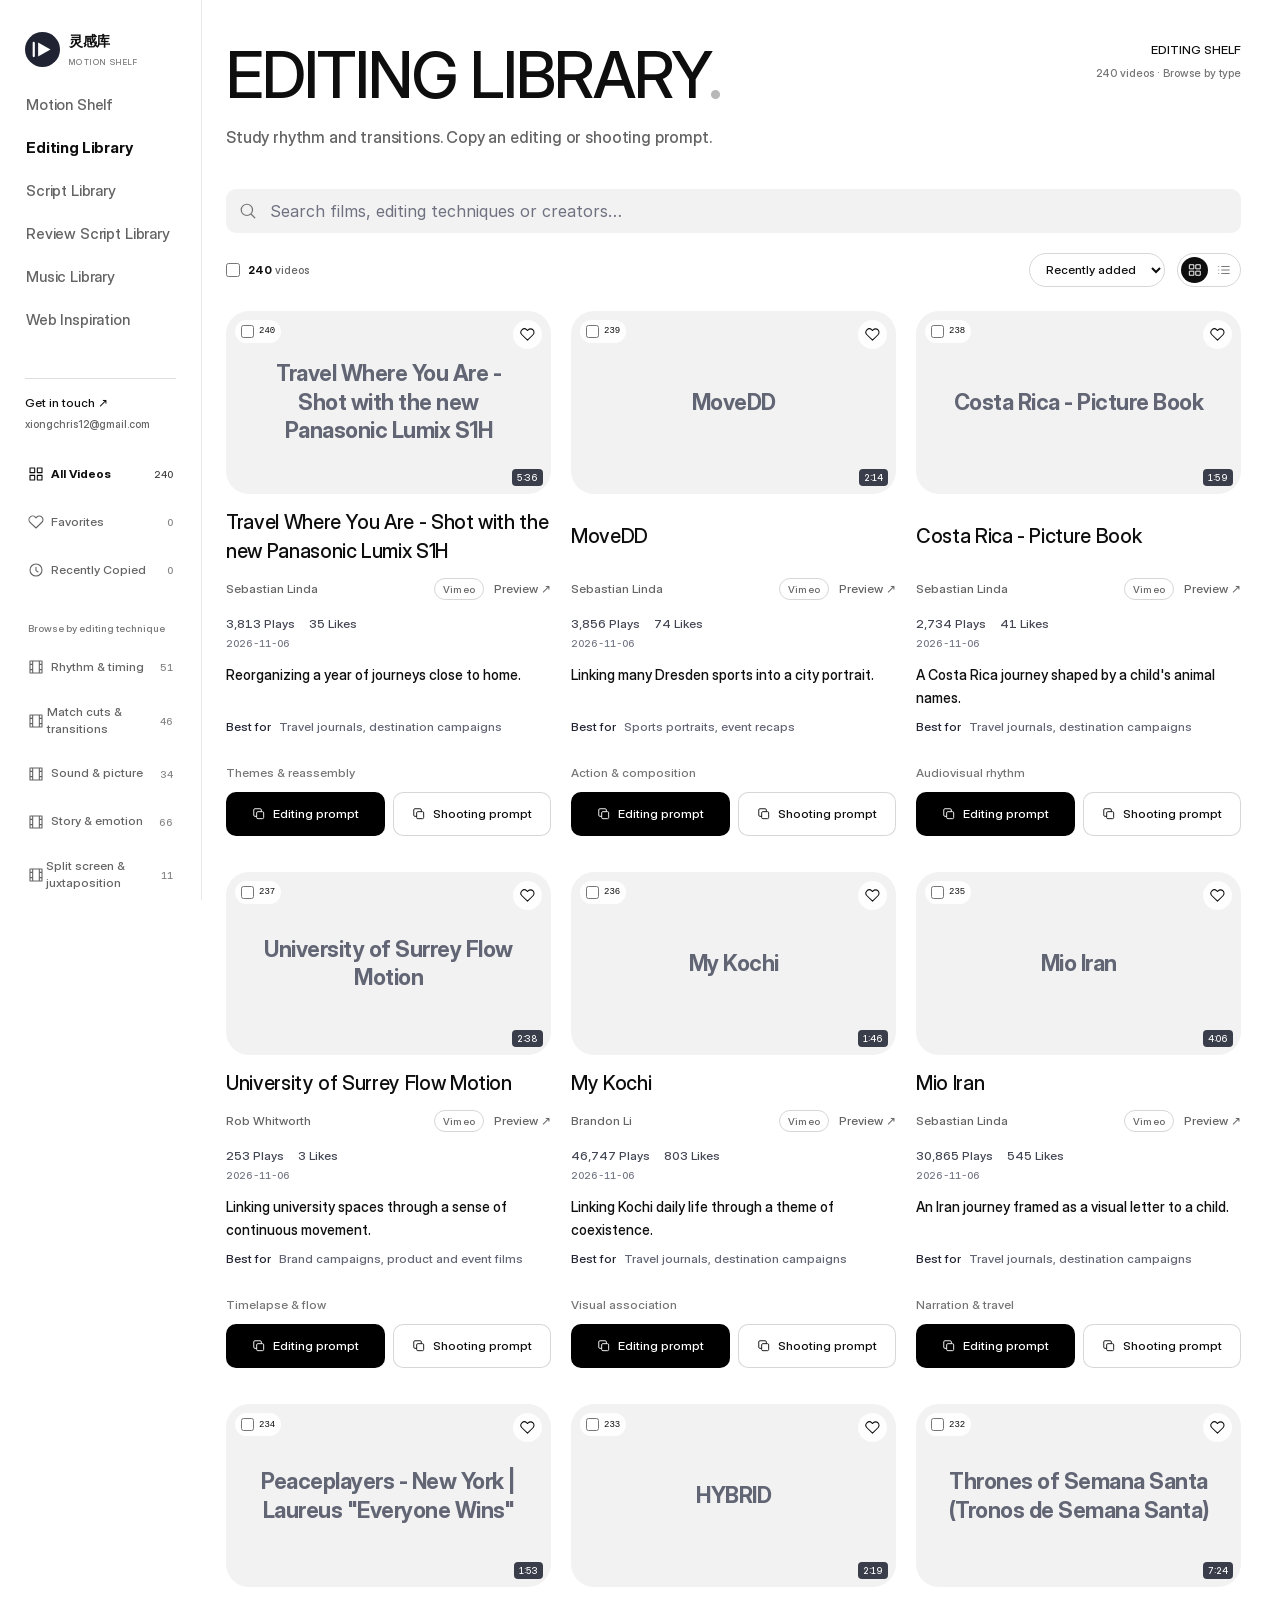
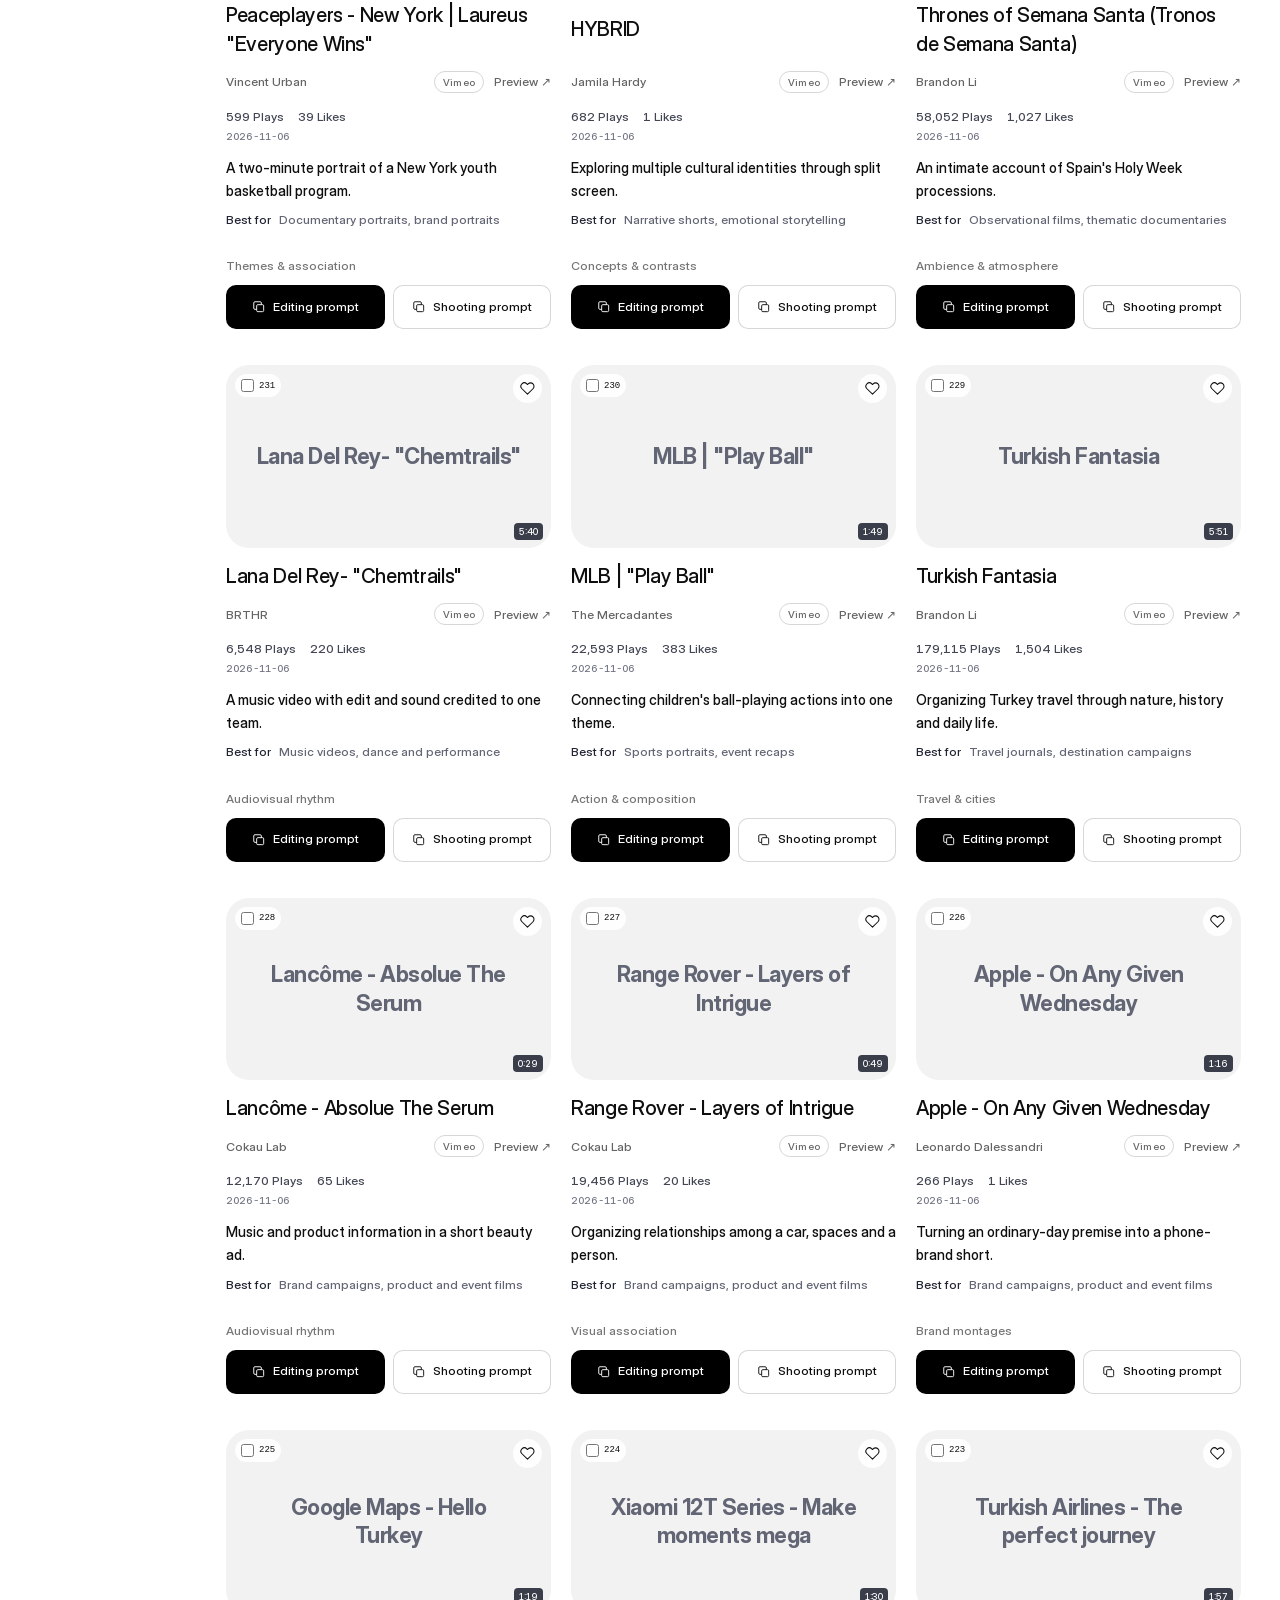
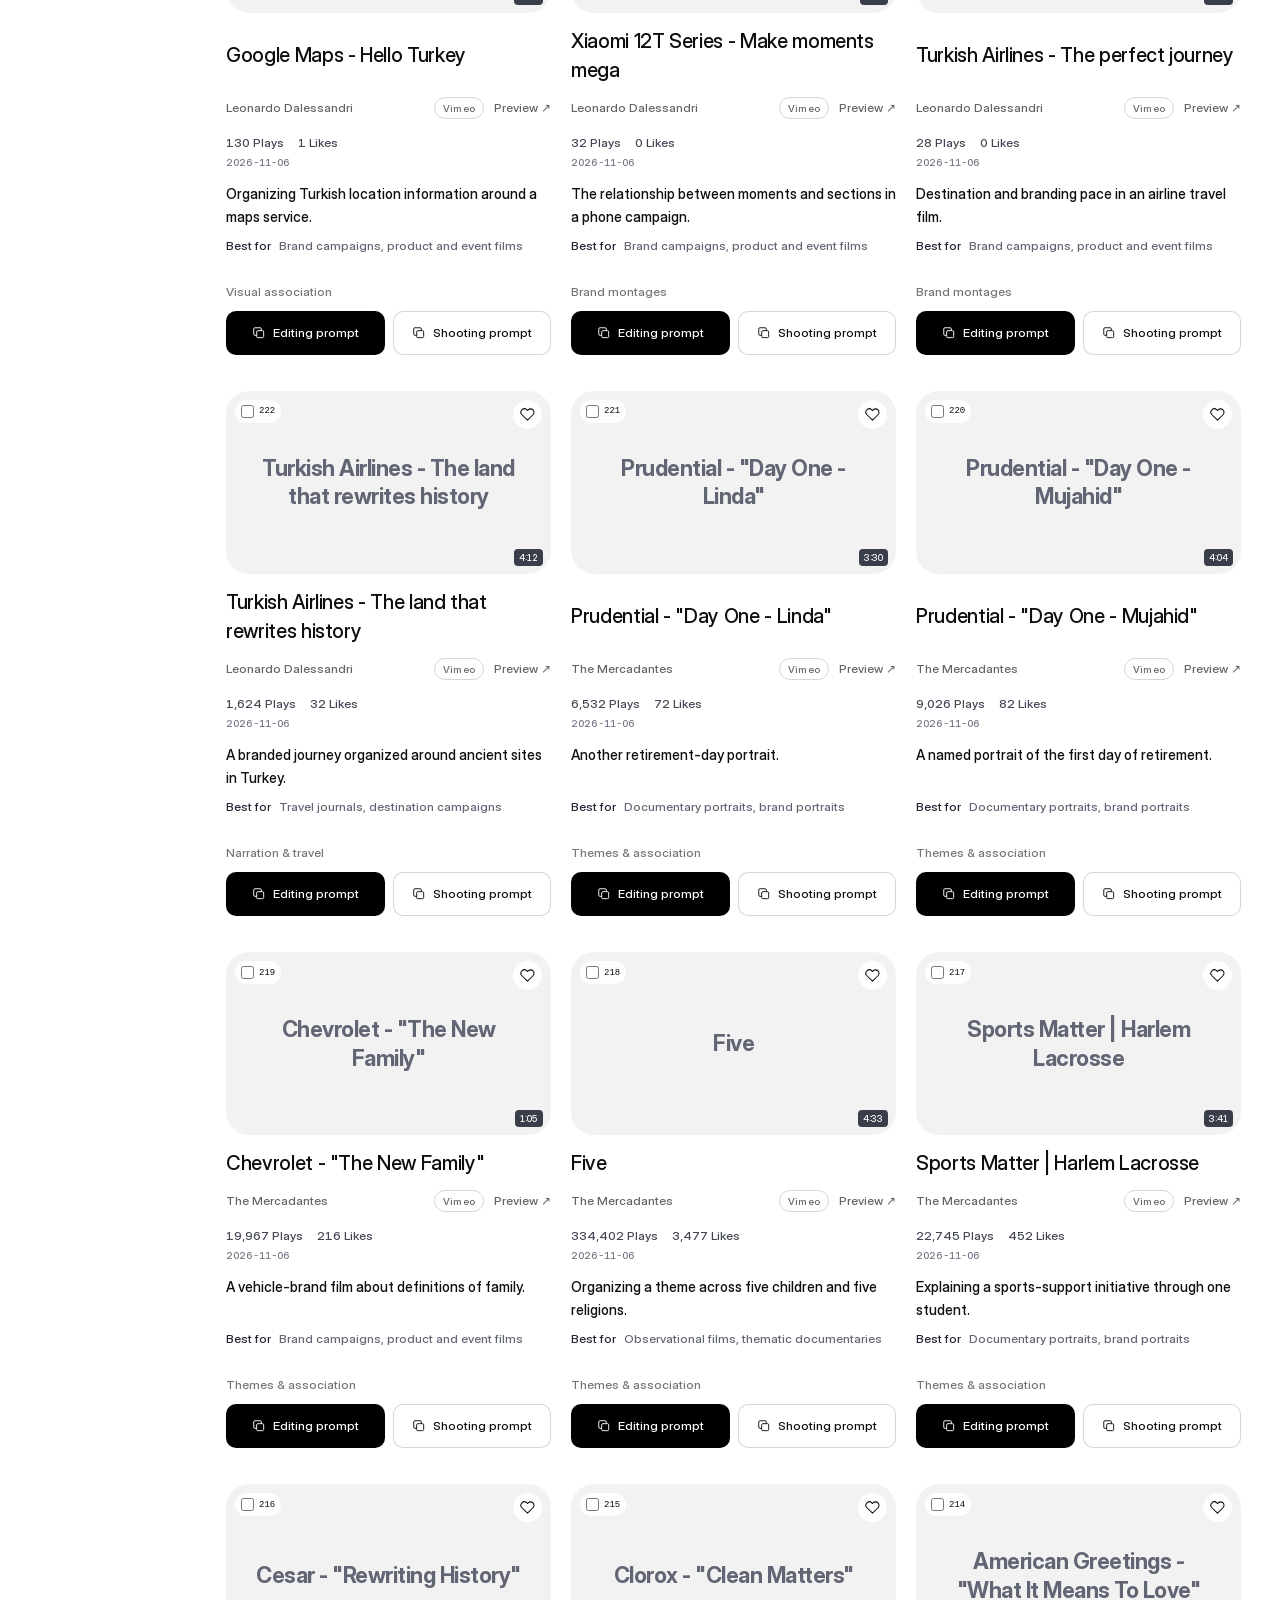
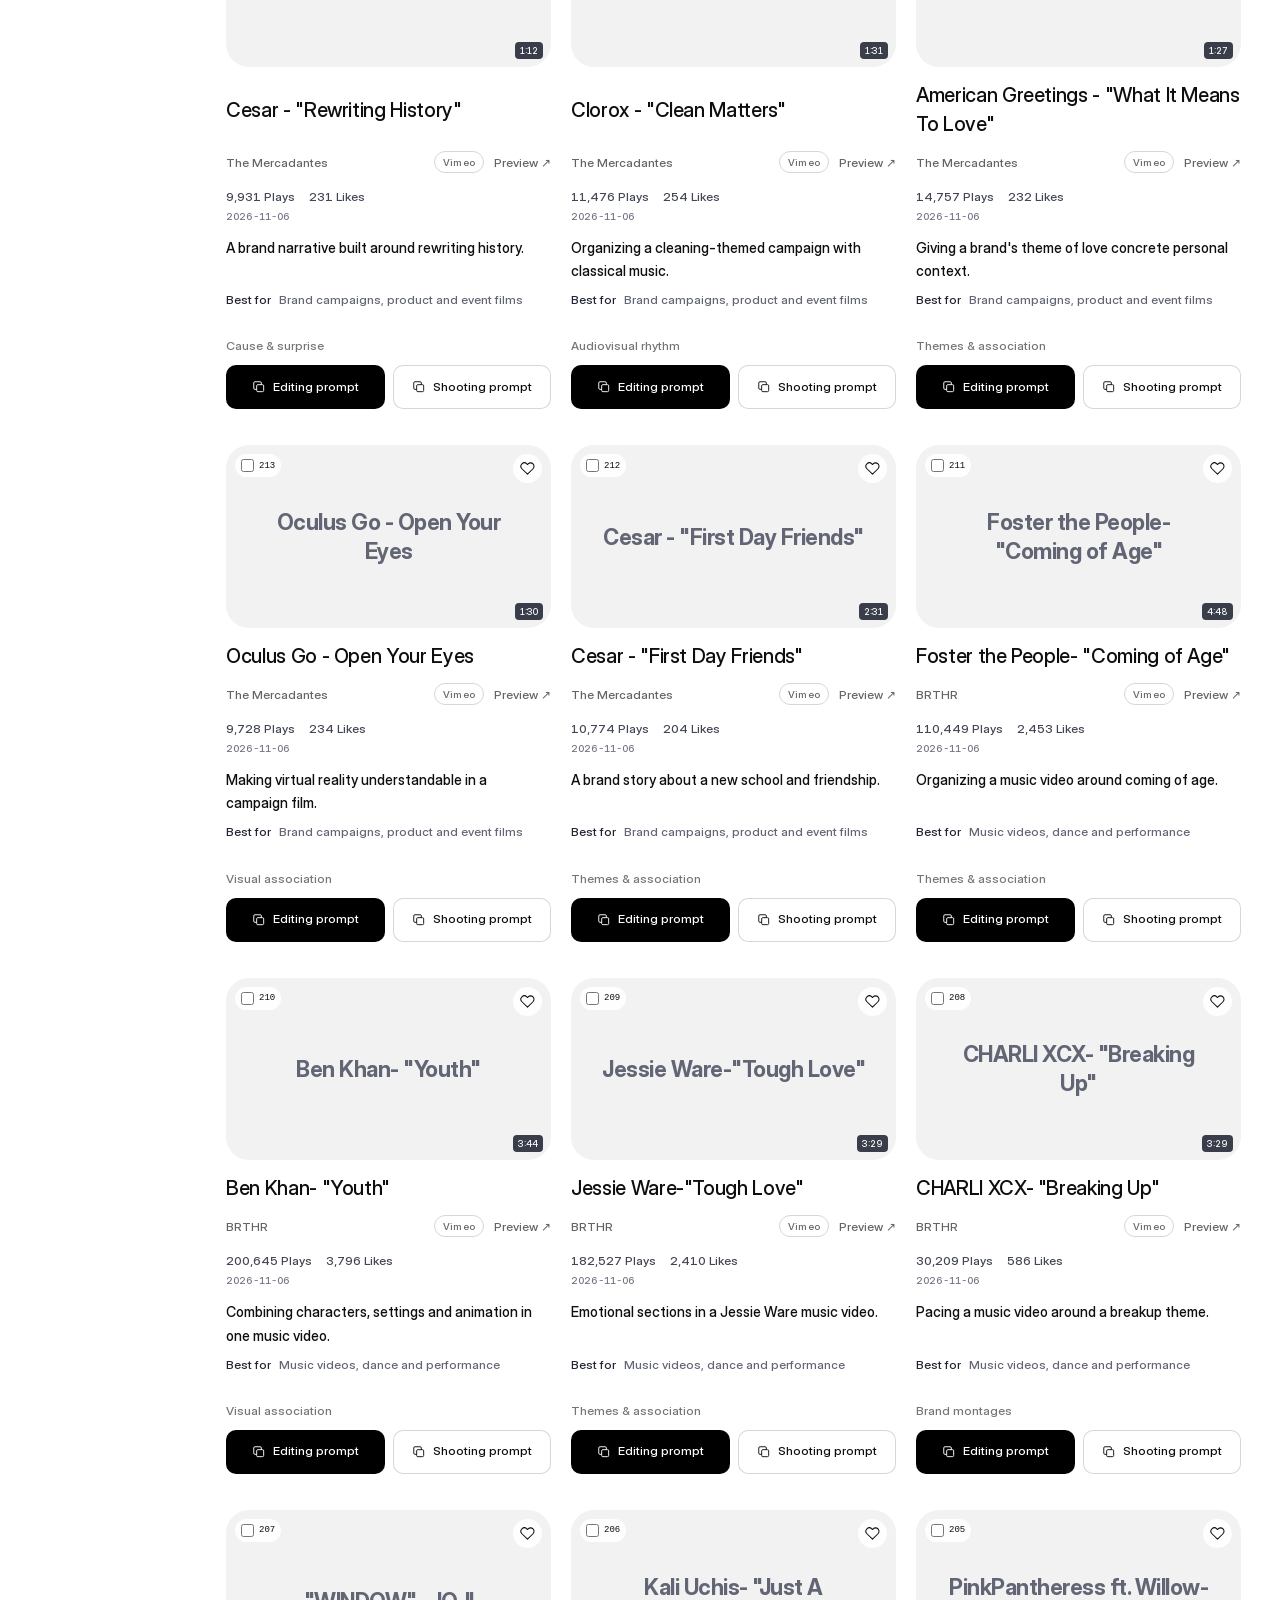
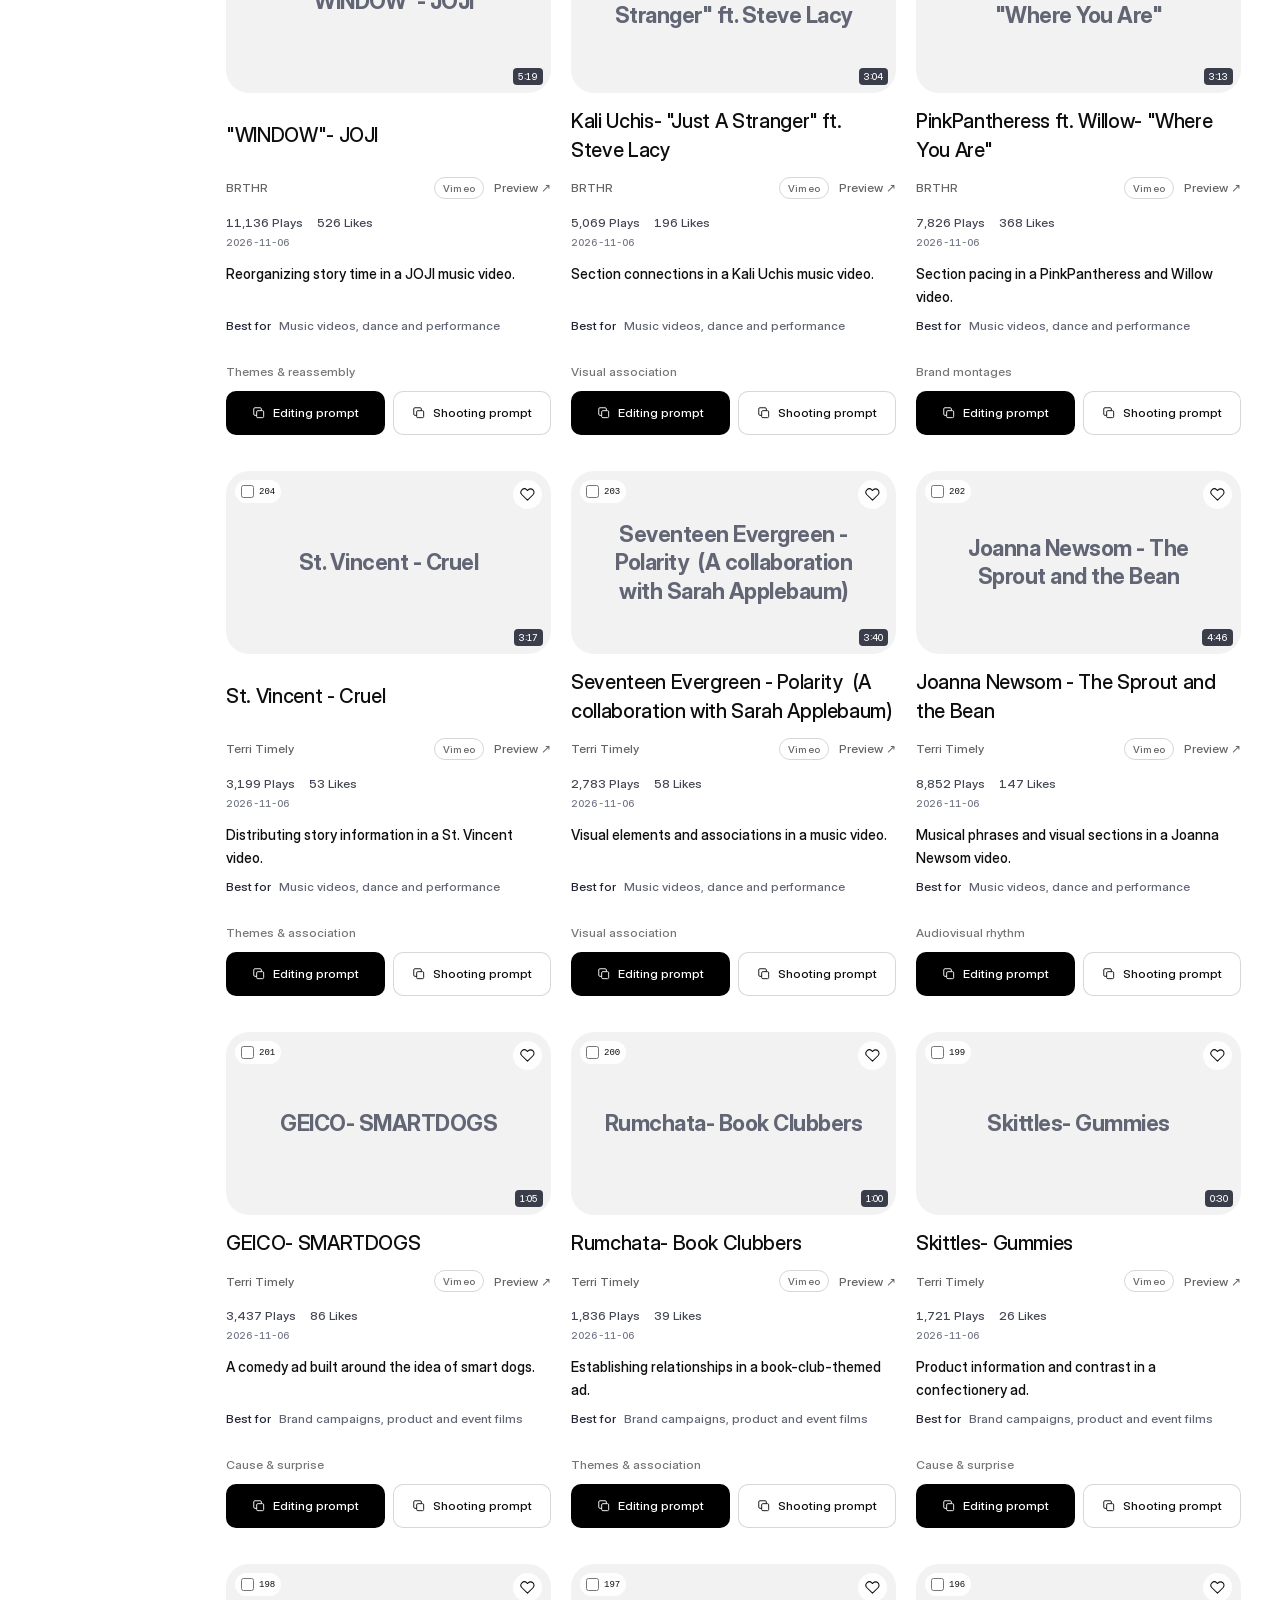
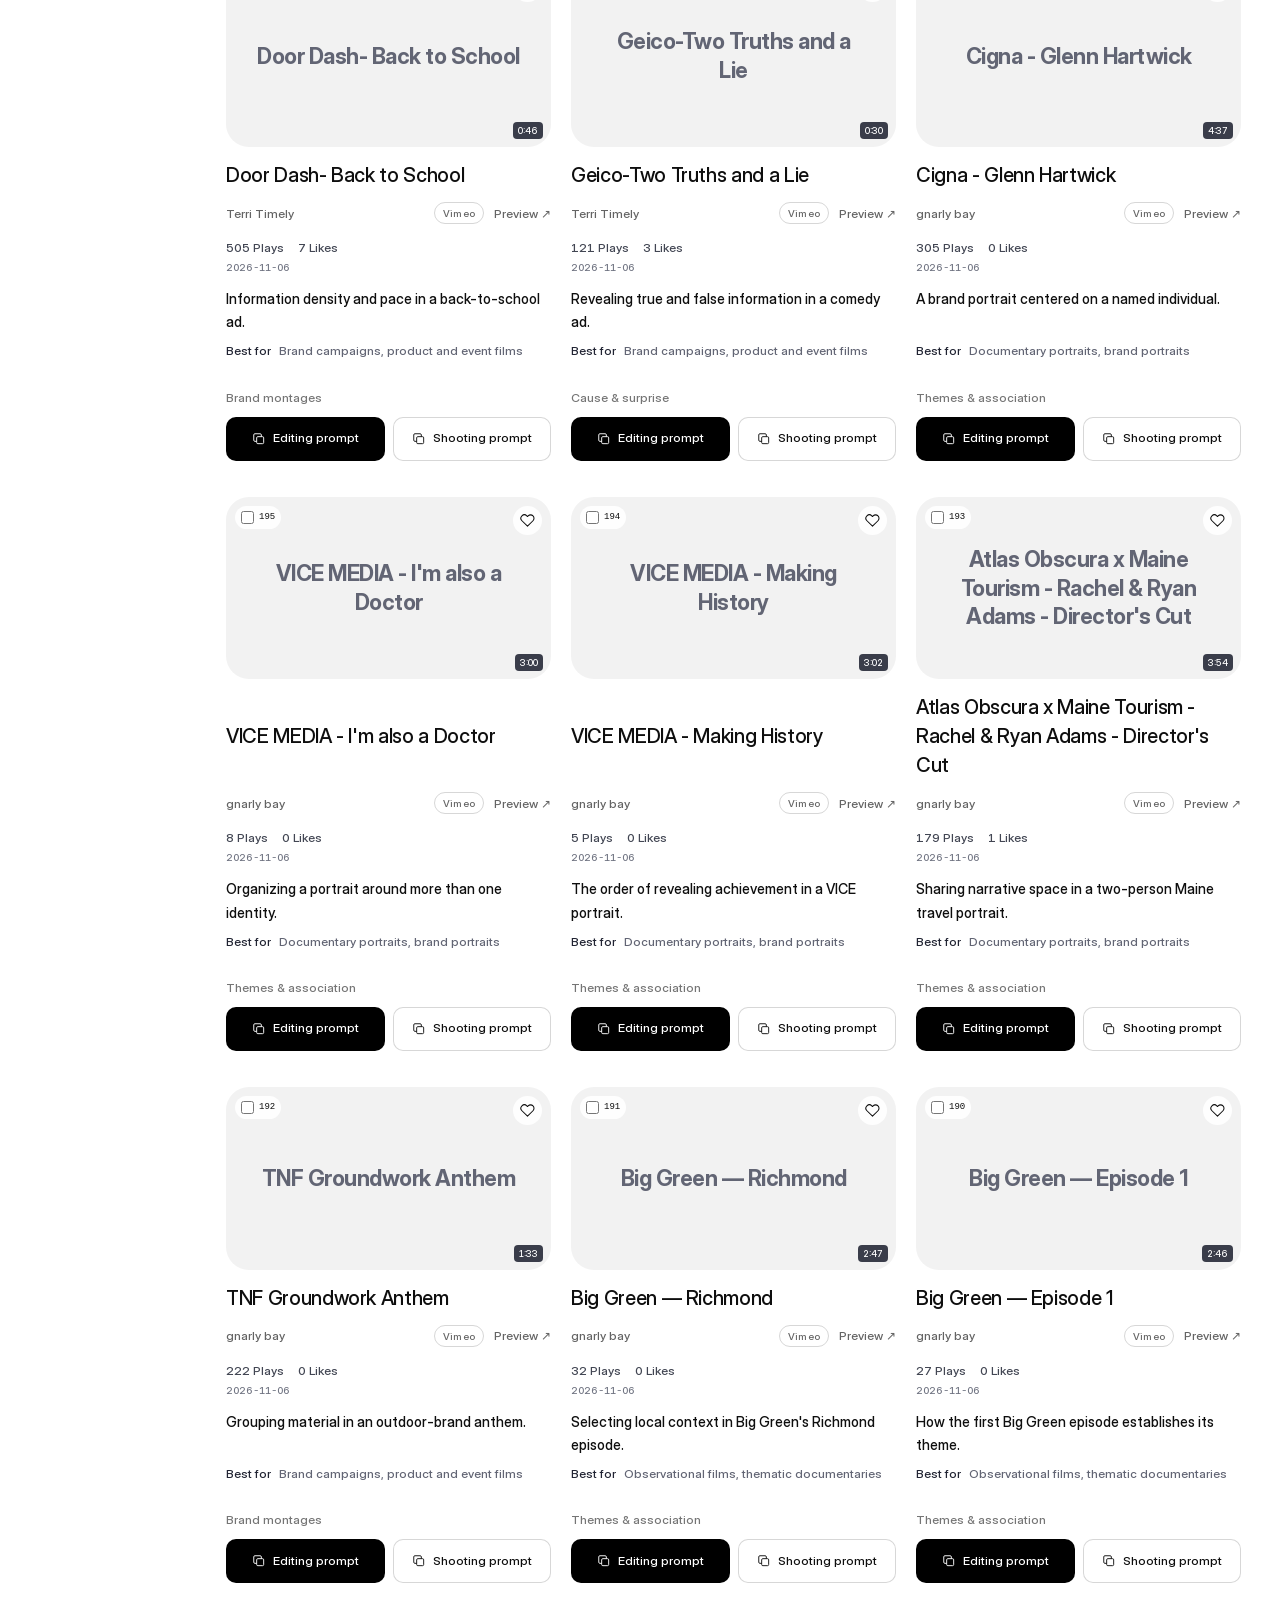
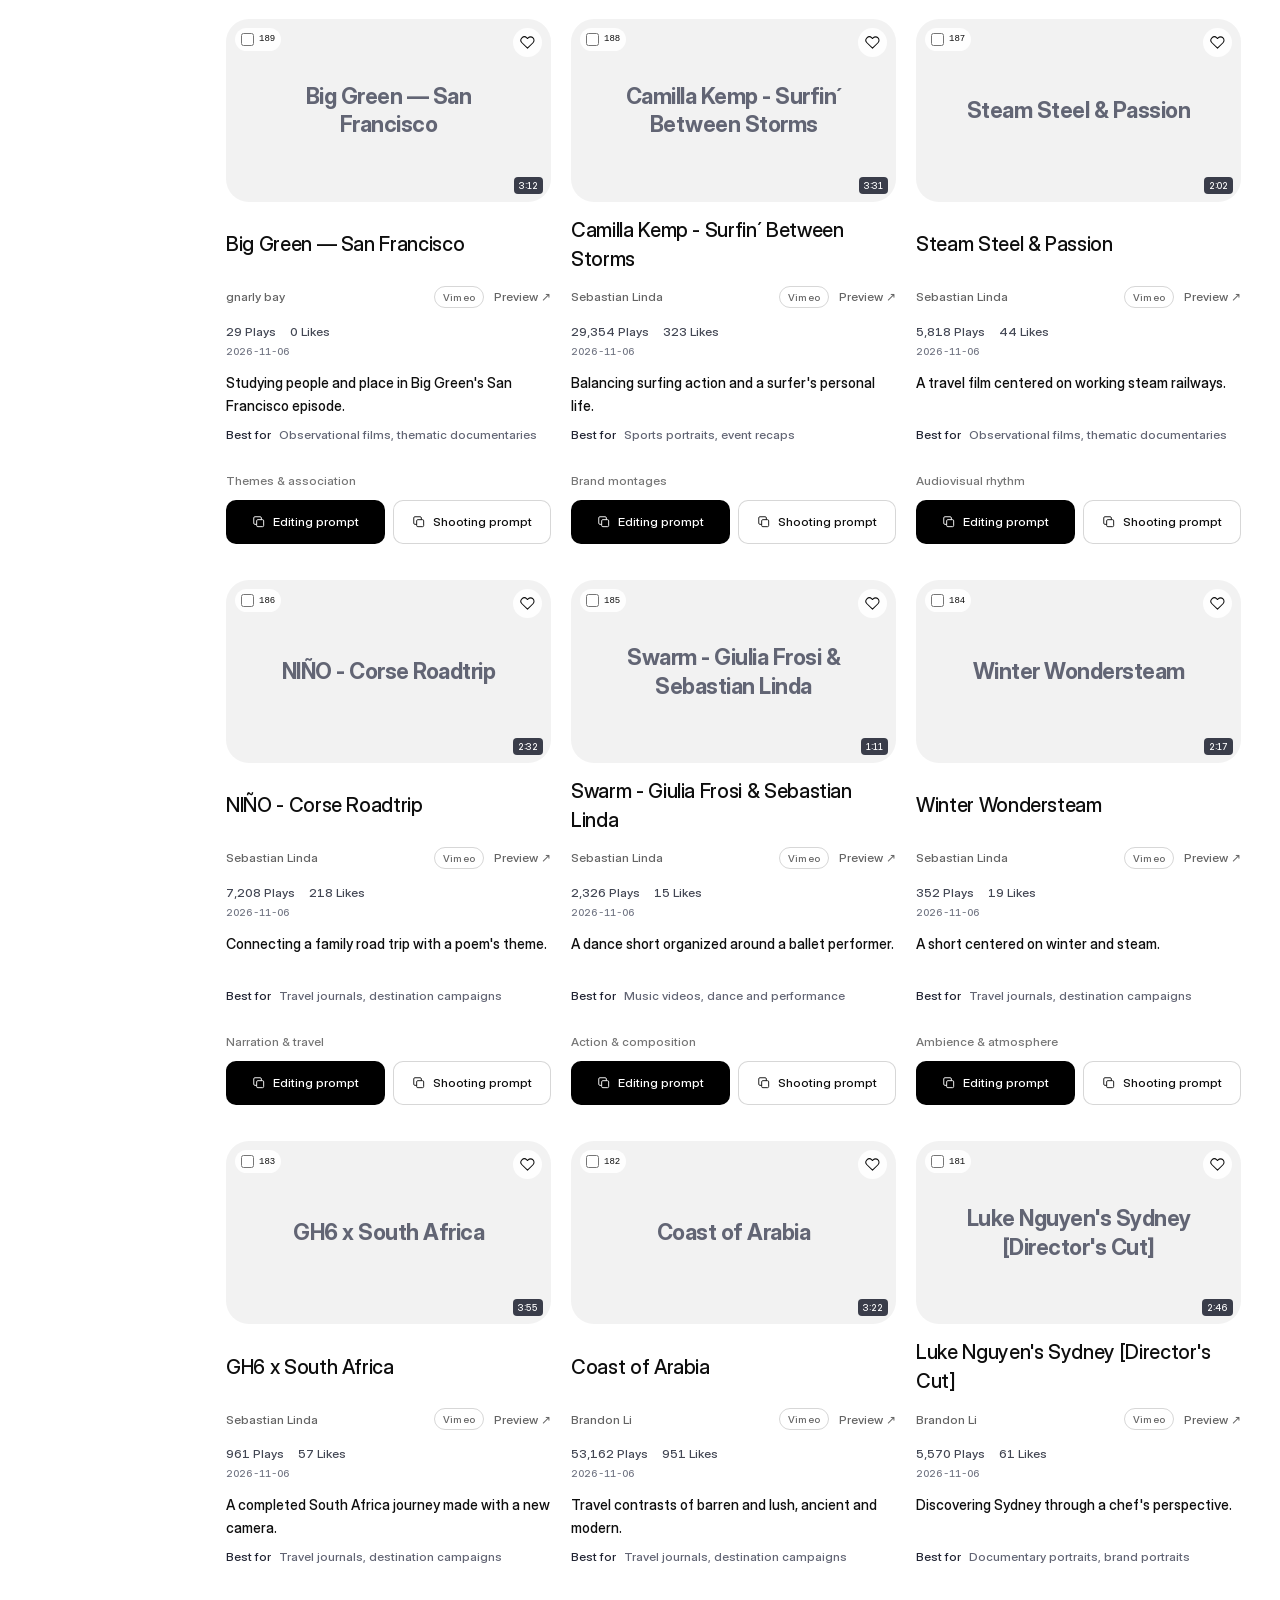
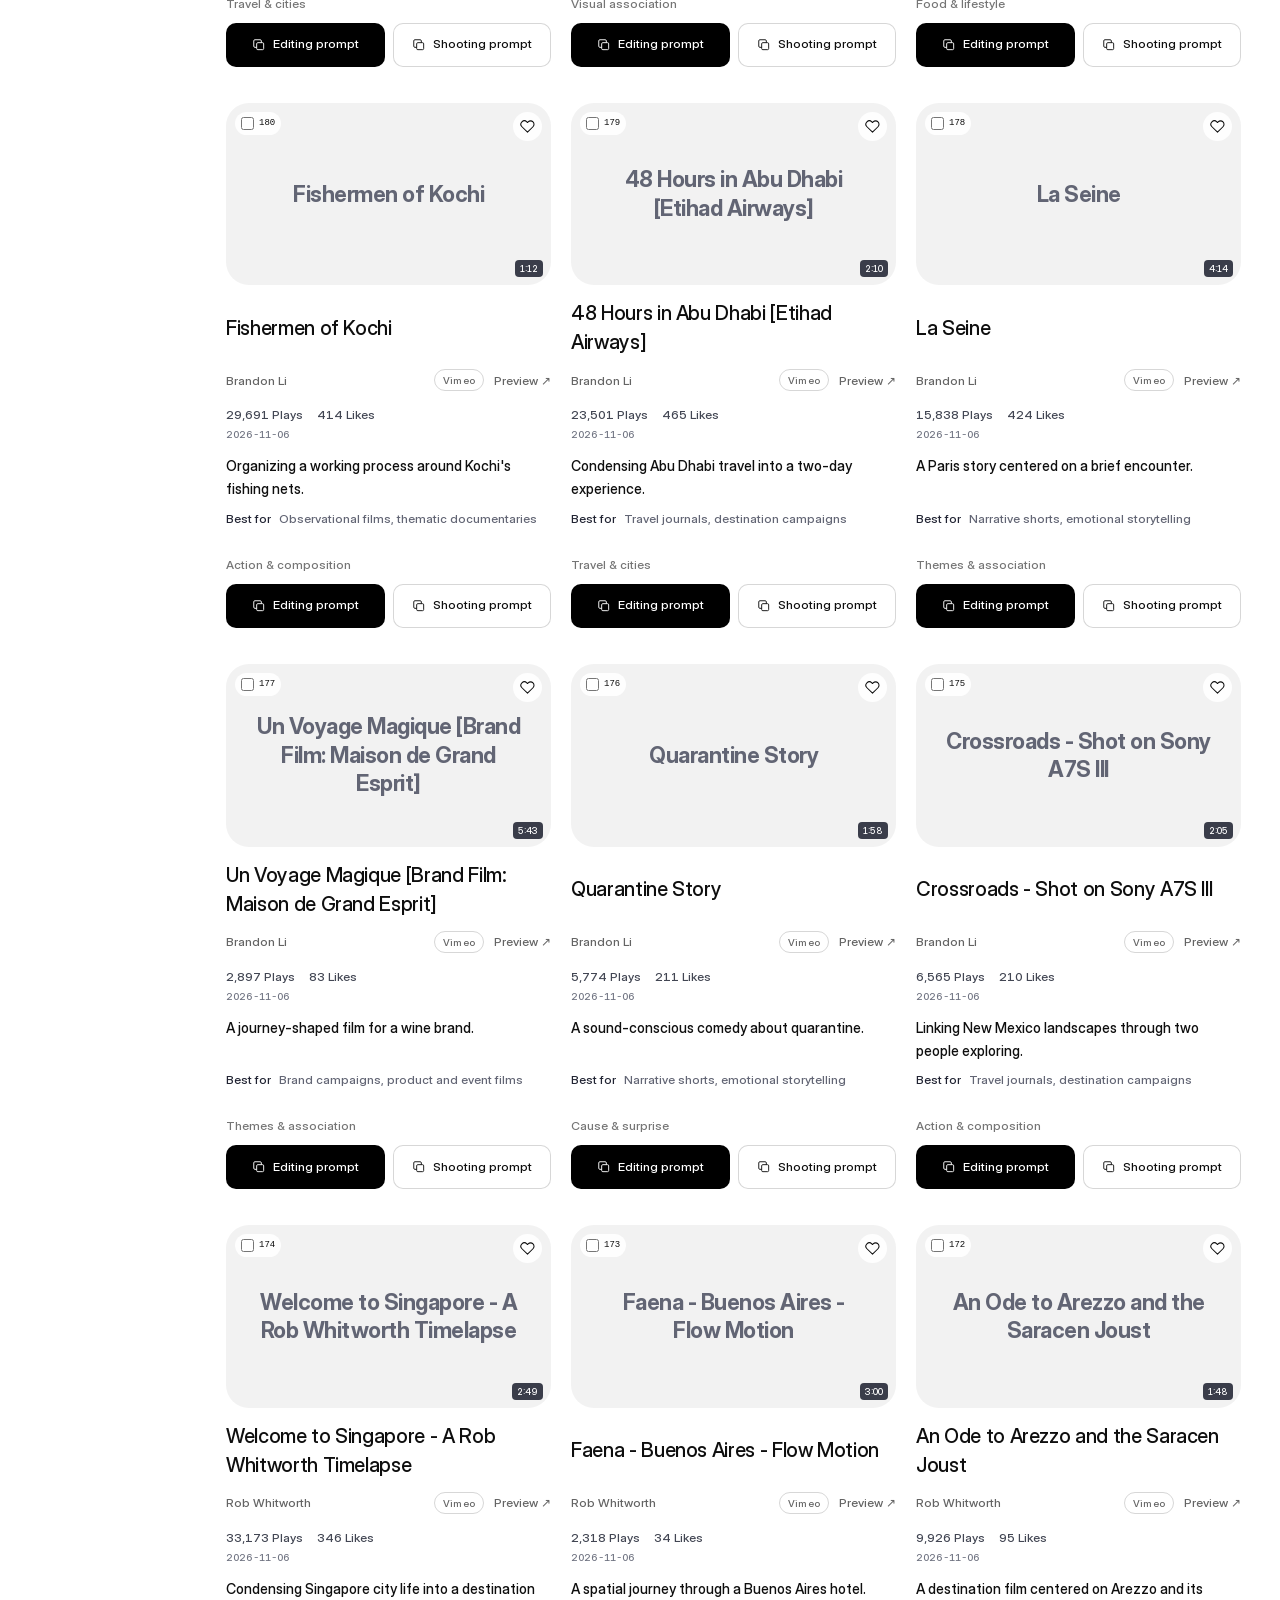
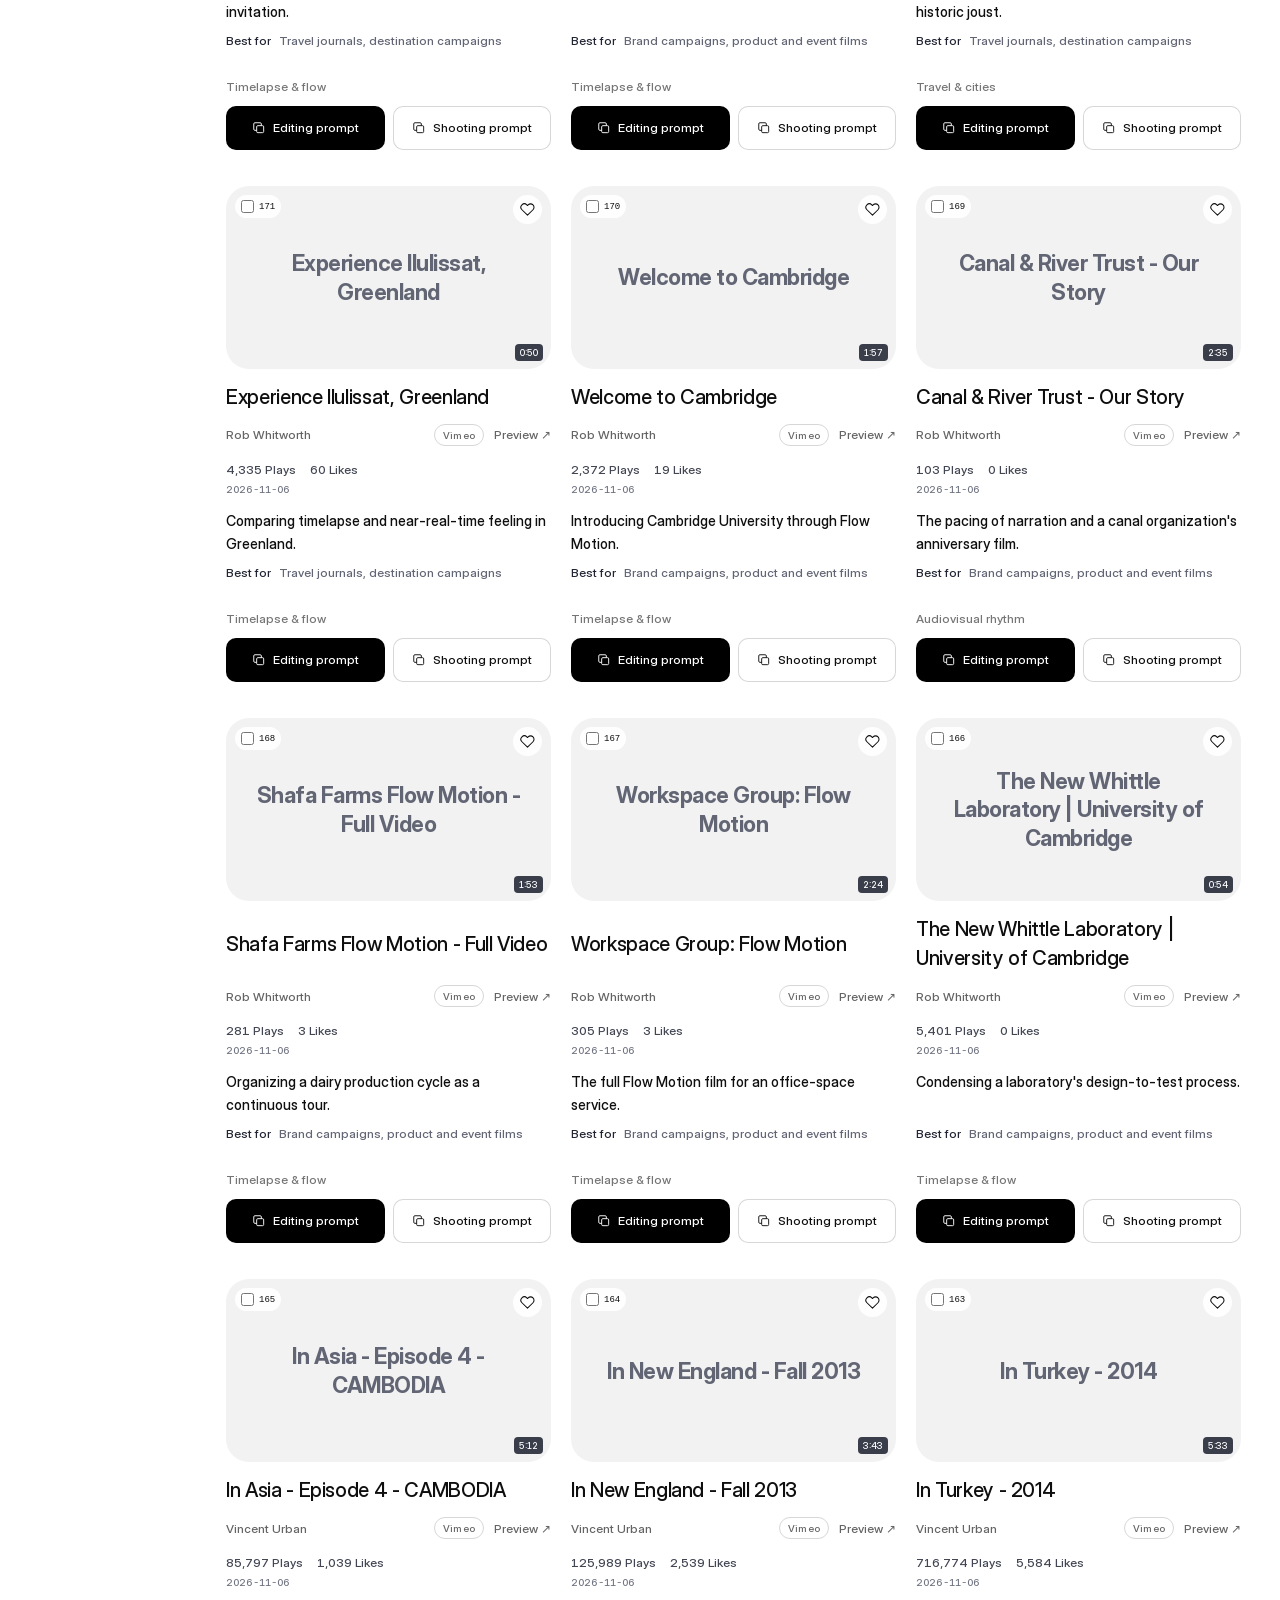
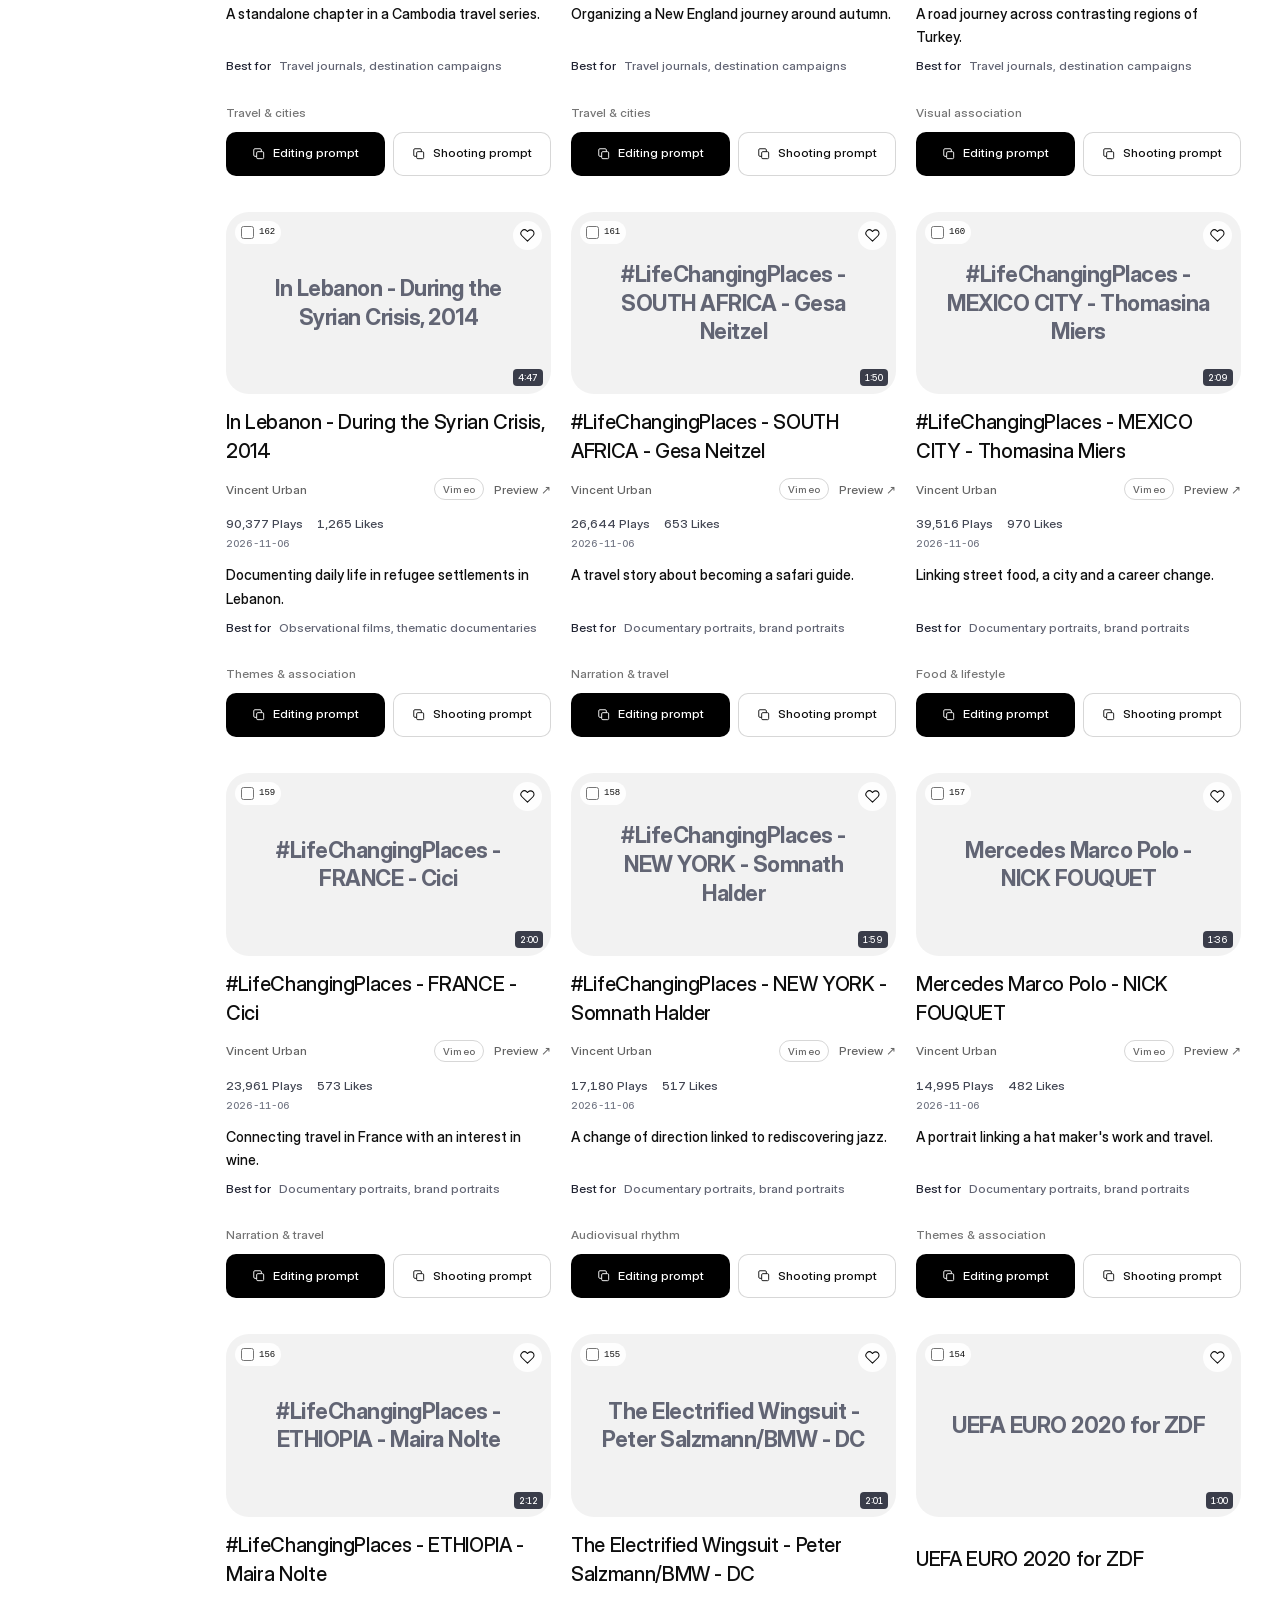
==== commit 93bc9946: "Sync public libraries: 3746 references" ====
--- a/editing.html
+++ b/editing.html
@@ -1,16 +1,16 @@
 <!doctype html>
 <html lang="en">
-<head><script src="./locales.js?v=43973c6096ec44dc" defer></script><script src="./browser-state.js?v=36751084efb67065" defer></script><script src="./i18n.js?v=cd2de2ad8abdabf1" defer></script>
+<head><script src="./locales.js?v=43973c6096ec44dc" defer></script><script src="./browser-state.js?v=70b8c494535d9408" defer></script><script src="./i18n.js?v=cd2de2ad8abdabf1" defer></script>
   <meta charset="UTF-8"><meta name="viewport" content="width=device-width,initial-scale=1">
   <meta name="referrer" content="no-referrer"><meta name="color-scheme" content="light"><meta name="theme-color" content="#f7f7fb">
   <meta http-equiv="Content-Security-Policy" content="default-src 'self'; script-src 'self'; style-src 'self'; font-src 'self'; img-src 'self' https://cdn.dribbble.com https://d2ol7oe51mr4n9.cloudfront.net https://d8j0ntlcm91z4.cloudfront.net https://i.vimeocdn.com https://i.ytimg.com https://i1.hdslb.com https://image.mux.com https://images.higgs.ai https://img.youtube.com https://motionsites.ai https://pbs.twimg.com https://pub-86dc5b5484314368ac5436a674b0d919.r2.dev https://raw.githubusercontent.com https://y4pdgnepgswqffpt.public.blob.vercel-storage.com; media-src https://ccmixter.org https://cdn.dribbble.com https://cdn.rive.cool https://d8j0ntlcm91z4.cloudfront.net https://demos.digitalsamba.com https://github.com https://images.higgs.ai https://incompetech.com https://pub-60e30bed45514f03933d3900731bea31.r2.dev https://pub-86dc5b5484314368ac5436a674b0d919.r2.dev https://raw.githubusercontent.com https://release-assets.githubusercontent.com https://stream.mux.com https://video.twimg.com; frame-src https://player.vimeo.com https://www.youtube-nocookie.com https://player.mux.com https://player.bilibili.com; connect-src 'self'; base-uri 'none'; form-action 'none'; object-src 'none'"><title>剪辑灵感库 · Motion Shelf</title><link rel="icon" href="./icon.svg" type="image/svg+xml">
   <link rel="stylesheet" href="./ui.css?v=b8b2658d81dc4cd5"><link rel="stylesheet" href="./music.css?v=dc705110fbd1ebb5"><link rel="stylesheet" href="./editing.css?v=ce43395854d73dc2"><script src="./editing.js?v=1be674243980a954" defer></script><link rel="stylesheet" href="./reference-prompts.css?v=ce0c3dfcb9e8ca28"><script src="./reference-prompts.js?v=5328efbcf64f8b70" defer></script><script src="./app.js?v=32955774dfa20afa" defer></script>
-<script src="./navigation.js?v=d17faab9ecc30a64" defer></script></head>
+<script src="./navigation.js?v=36edf099a6b35721" defer></script></head>
 <body class="editing-page reference-library-page">
   <a href="#main" class="skip-link">跳到作品</a>
   <aside class="sidebar" aria-label="作品导航">
     <a class="brand" href="./" aria-label="动效灵感库首页"><img src="./icon.svg" width="35" height="35" alt=""><span>灵感库<small>MOTION SHELF</small></span></a>
-    <nav class="library-switch" aria-label="切换灵感库"><a href="./">动效灵感库</a><a href="./editing.html" class="active" aria-current="page">剪辑灵感库</a><a href="./scripts.html">脚本灵感库</a><a href="./music.html">音乐灵感库</a><a href="./websites.html">网页灵感</a></nav><a class="public-contact" href="mailto:xiongchris12@gmail.com"><span>交流联系 ↗</span><small>xiongchris12@gmail.com</small></a>
+    <nav class="library-switch" aria-label="切换灵感库"><a href="./">动效灵感库</a><a href="./editing.html" class="active" aria-current="page">剪辑灵感库</a><a href="./scripts.html">脚本灵感库</a><a href="./reviews.html">评测脚本库</a><a href="./music.html">音乐灵感库</a><a href="./websites.html">网页灵感</a></nav><a class="public-contact" href="mailto:xiongchris12@gmail.com"><span>交流联系 ↗</span><small>xiongchris12@gmail.com</small></a>
     <nav class="collection-nav" aria-label="作品集合">
       <button type="button" class="nav-item active" data-scope="all"><span data-icon="grid"></span><span>全部作品</span><b id="all-count">—</b></button>
       <button type="button" class="nav-item" data-scope="favorites"><span data-icon="heart"></span><span>我的收藏</span><b id="favorites-count">0</b></button>
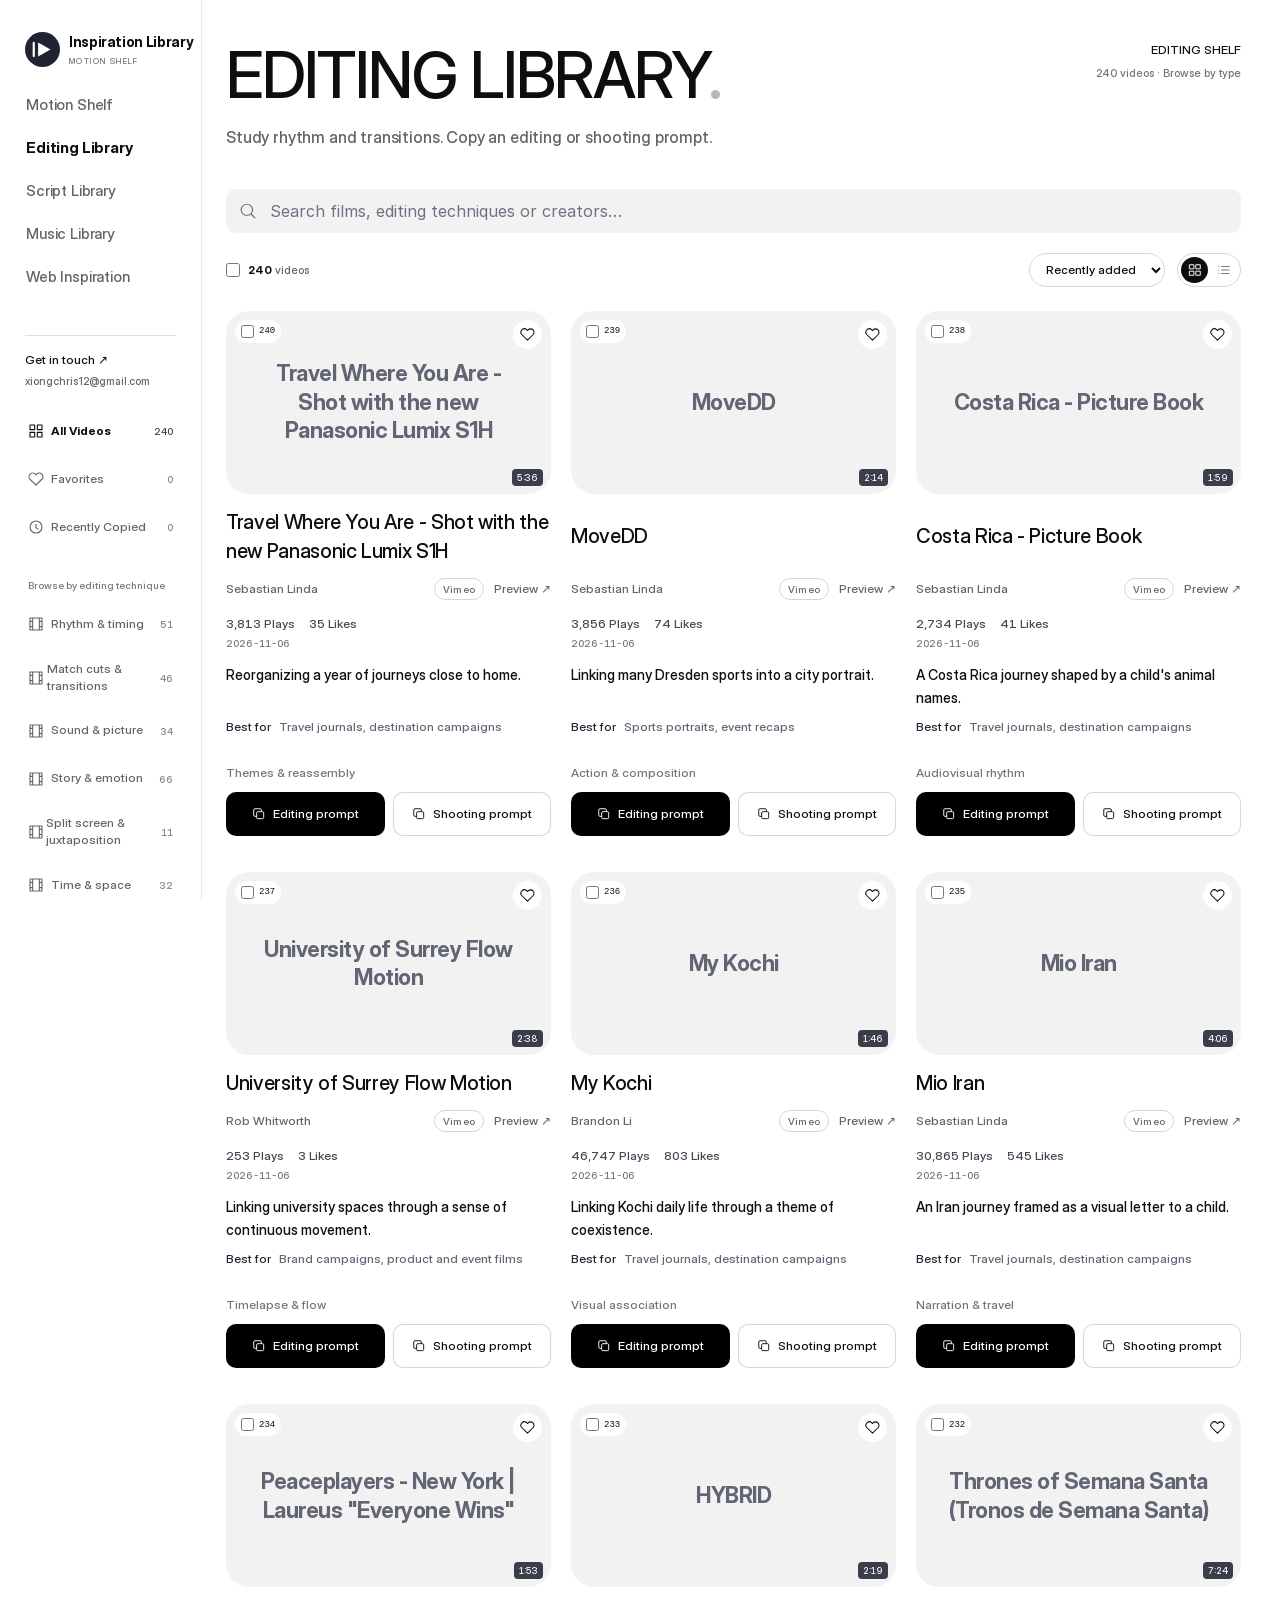
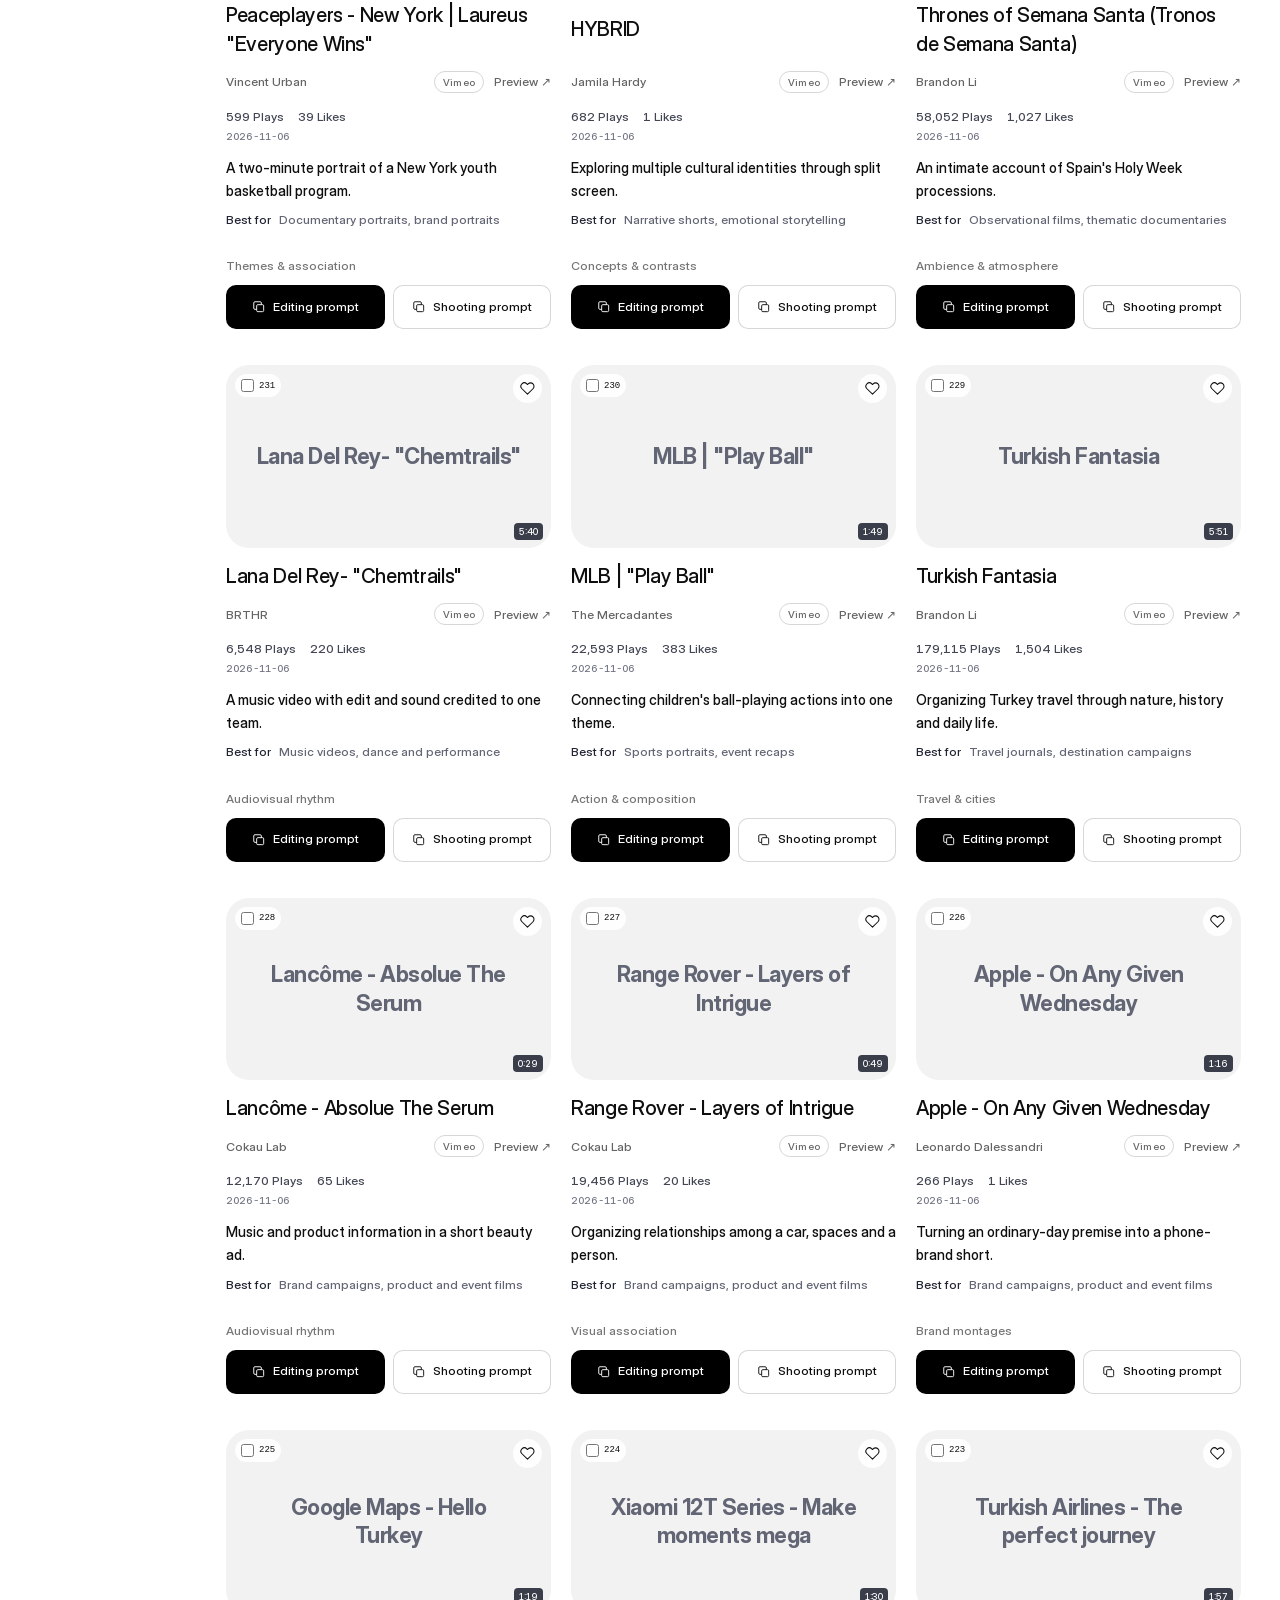
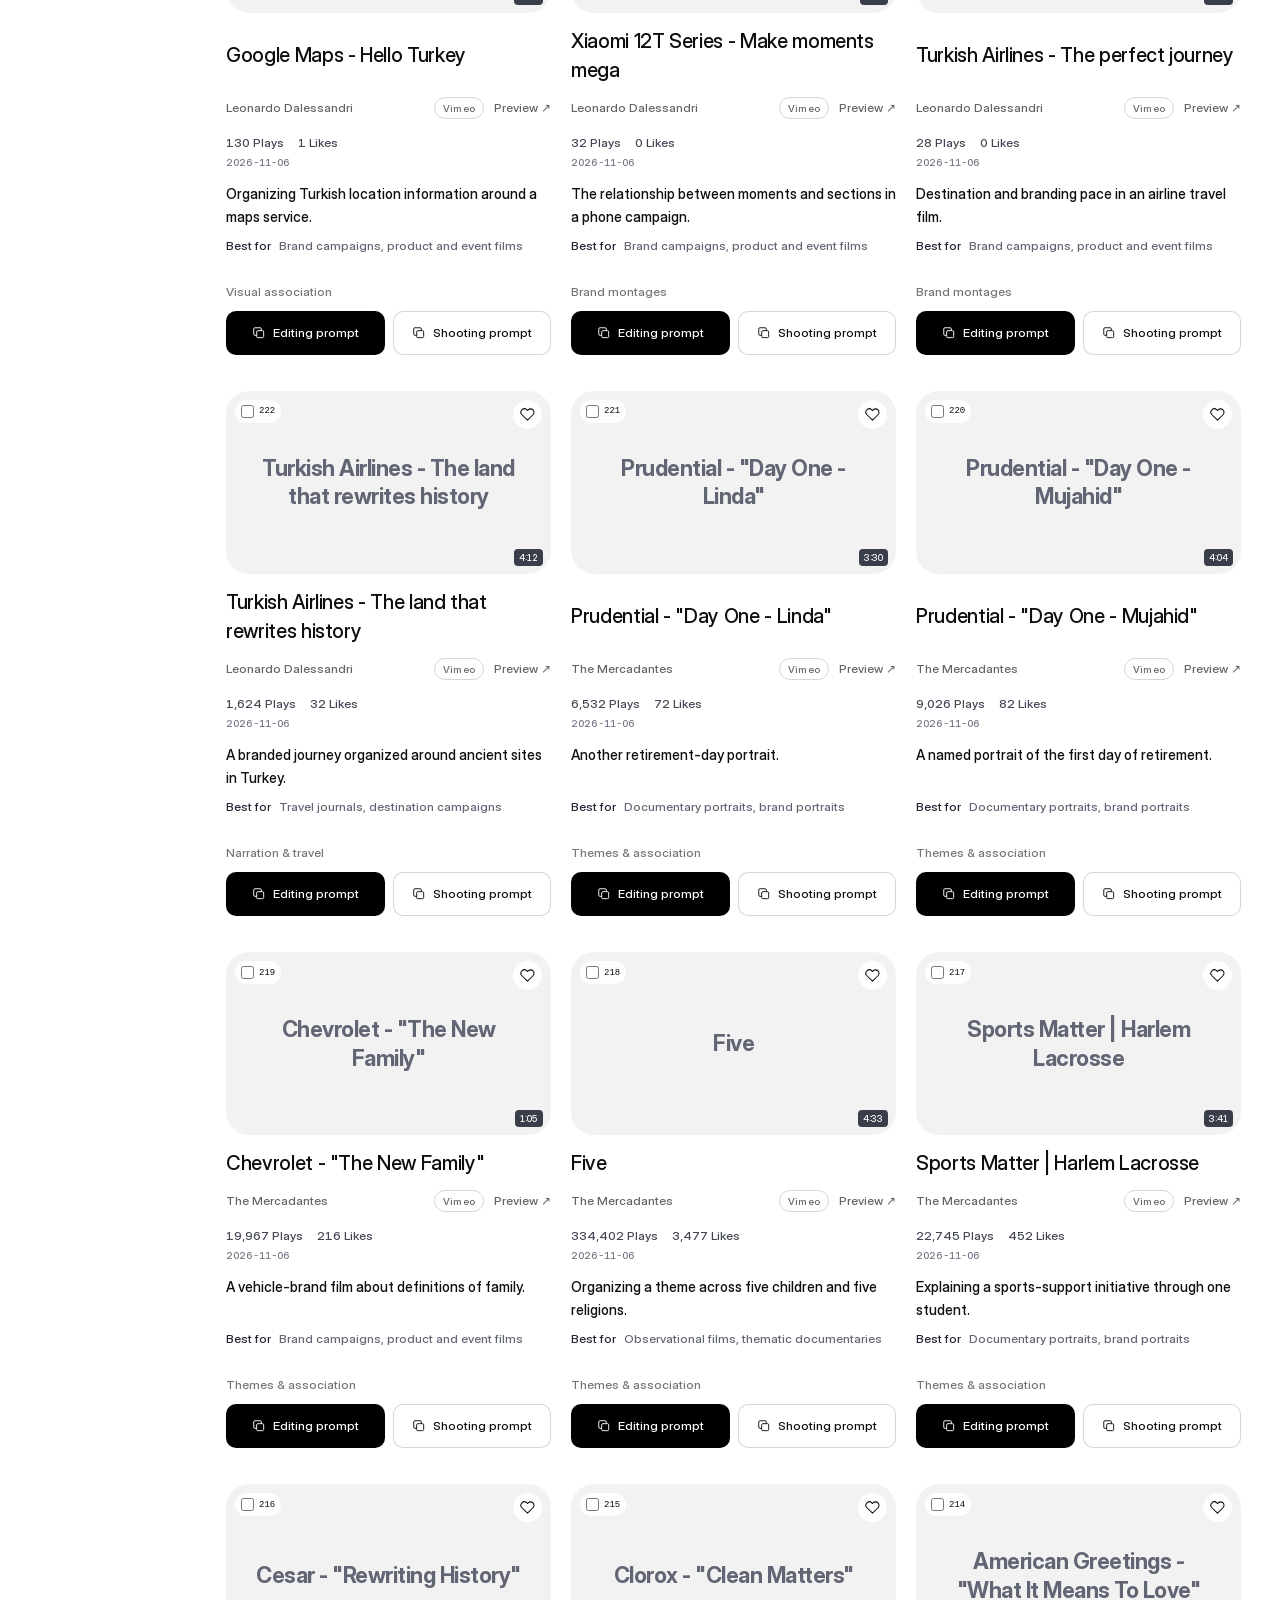
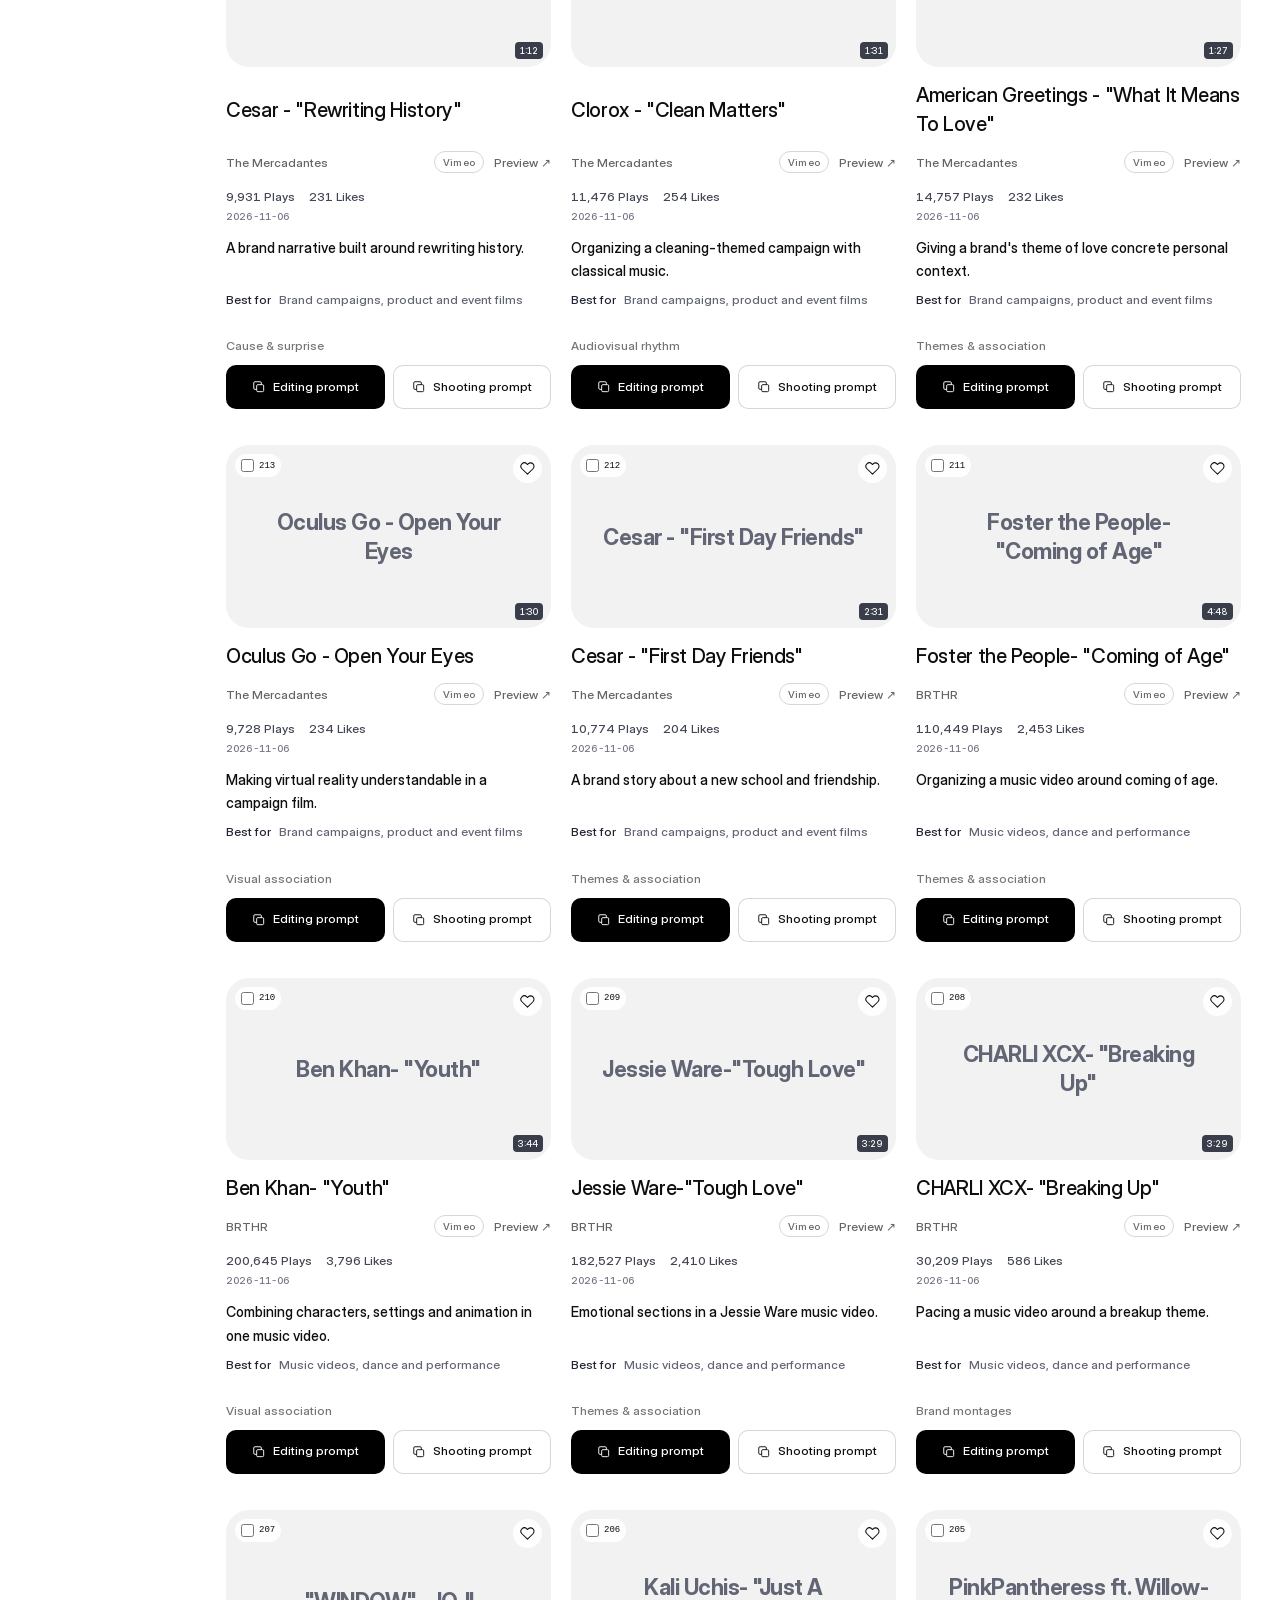
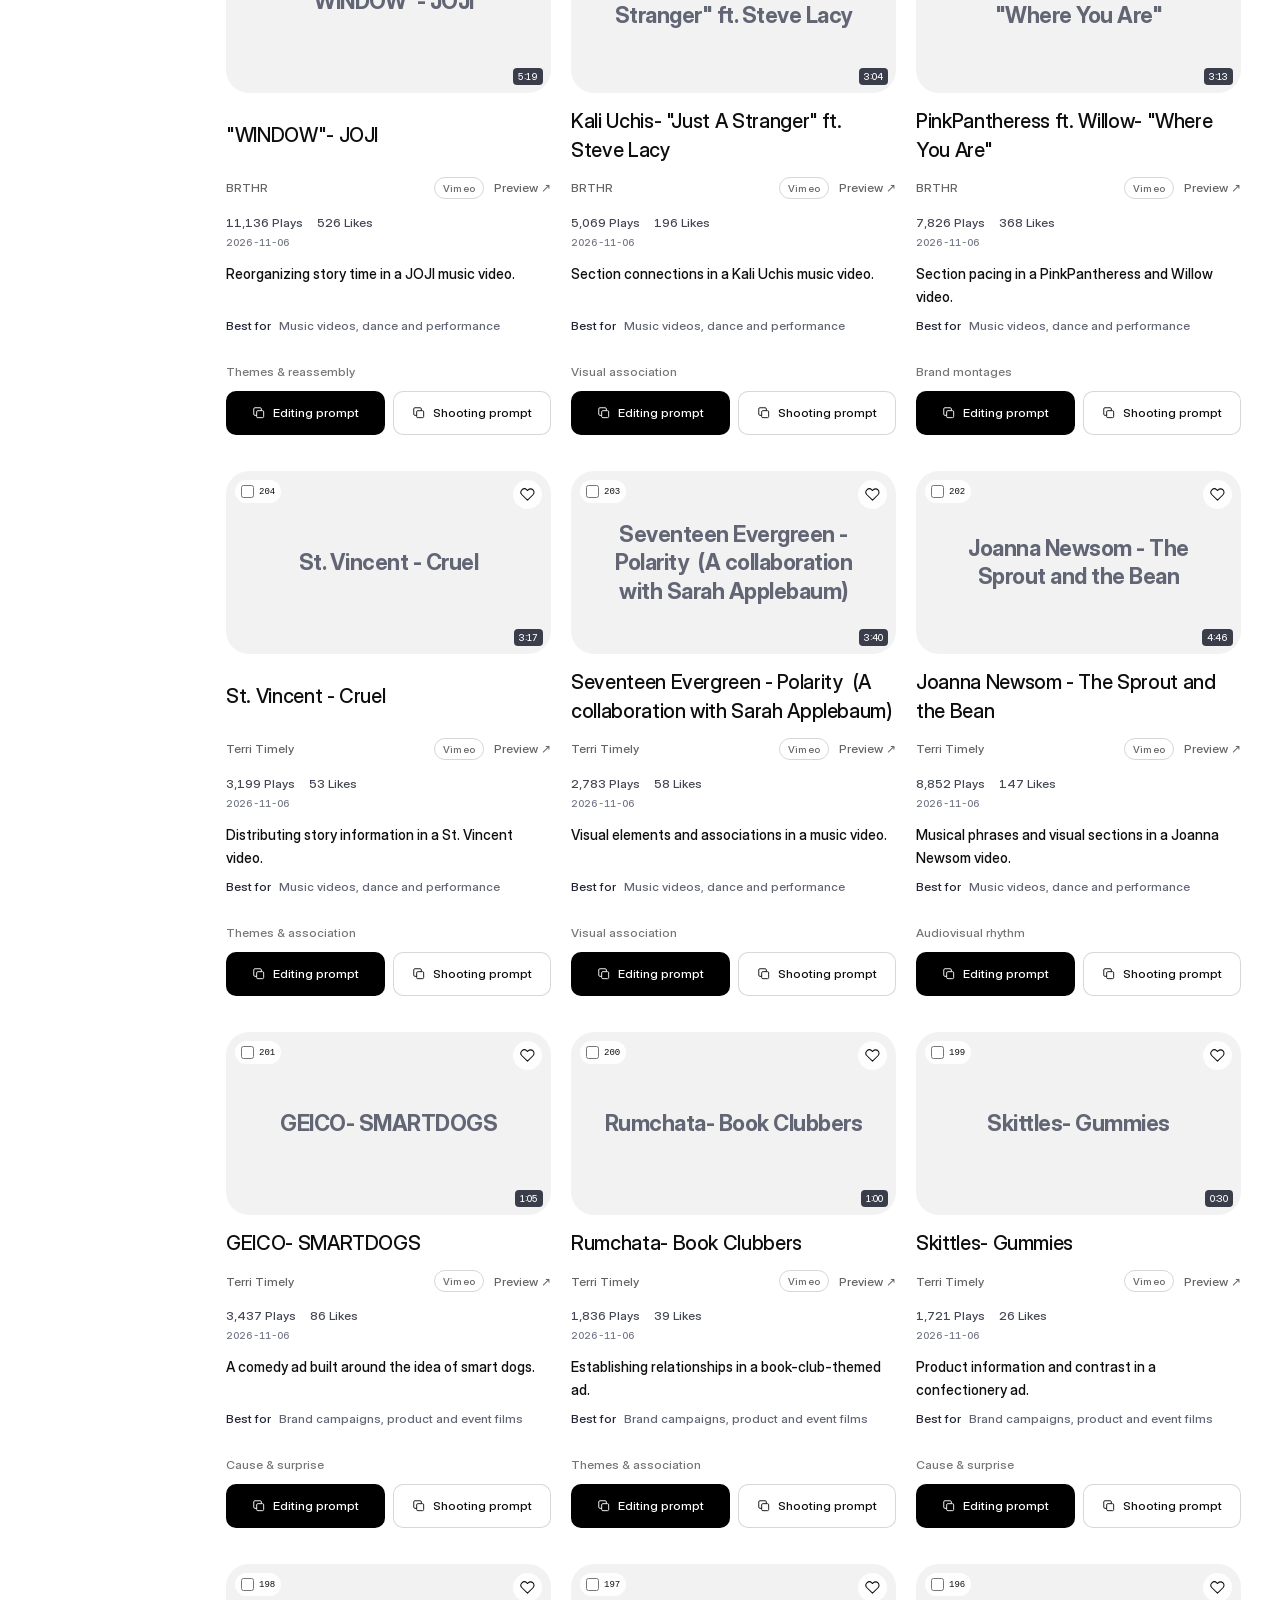
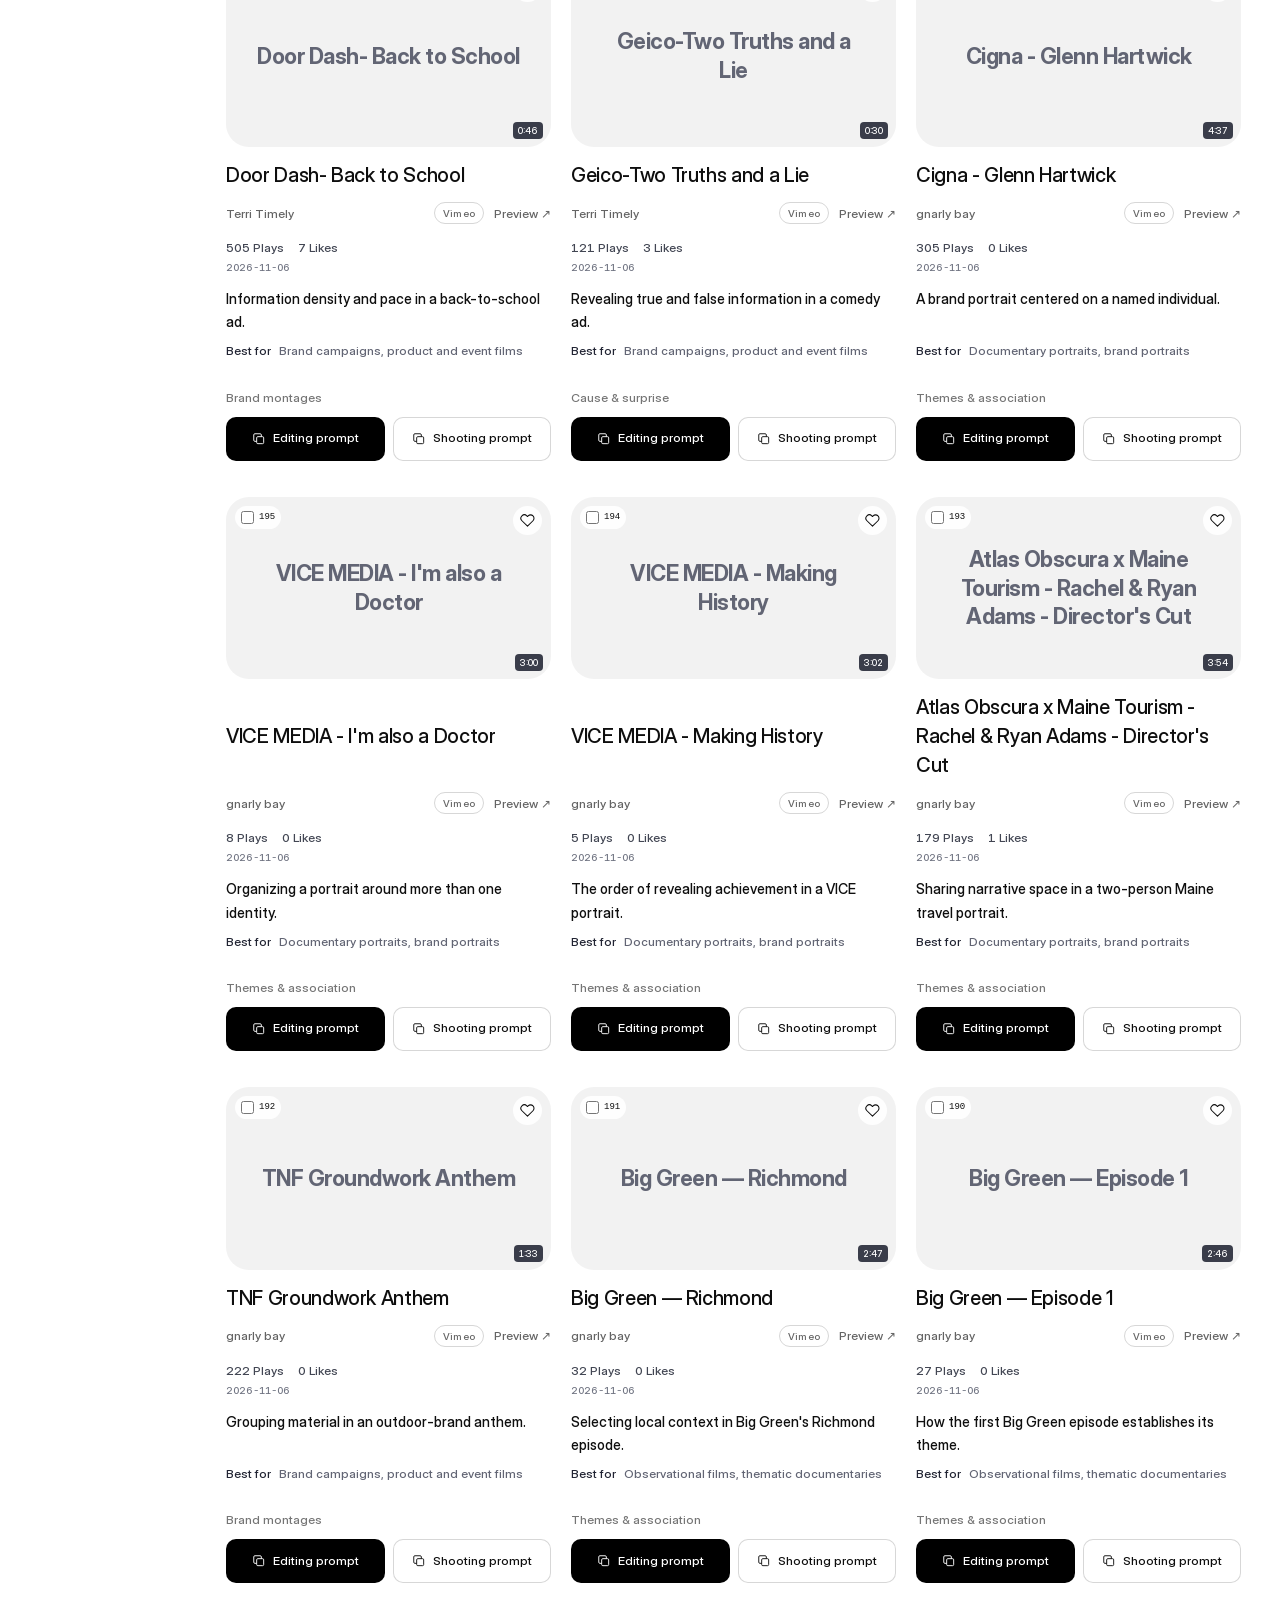
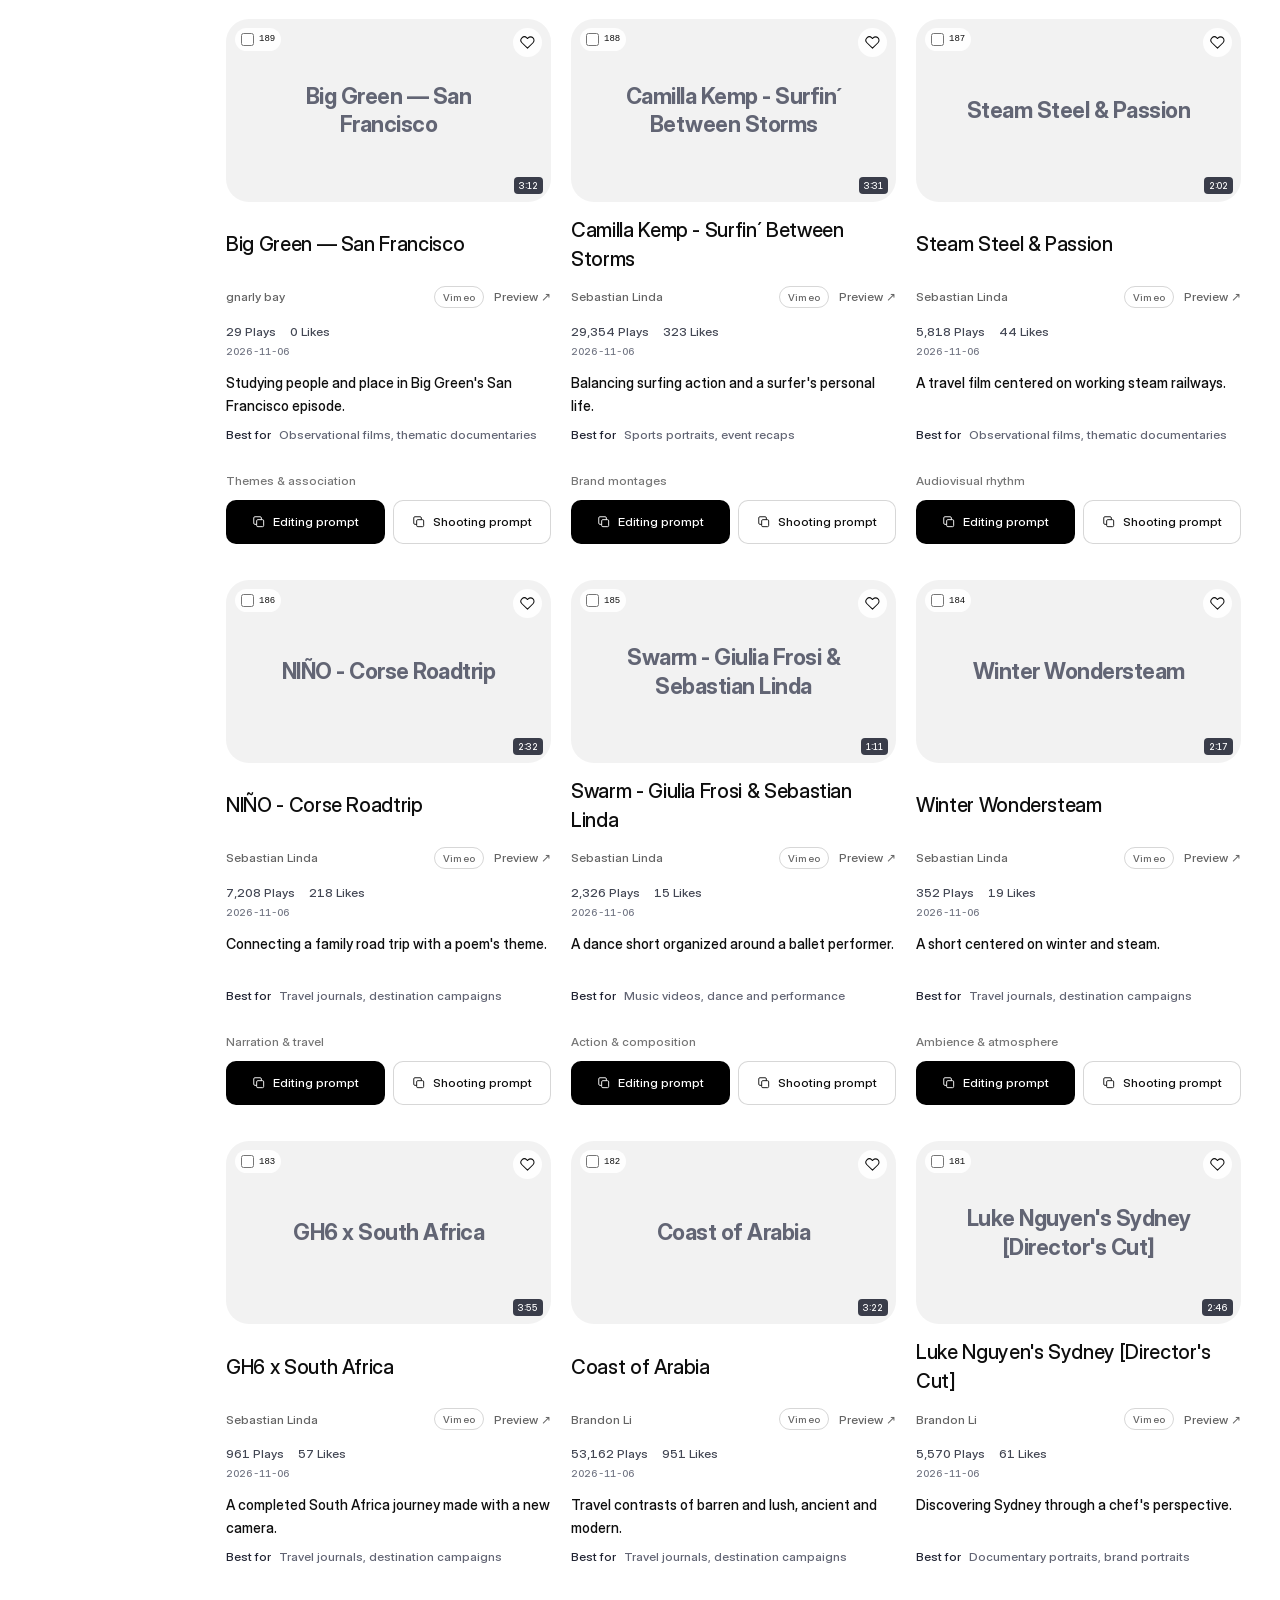
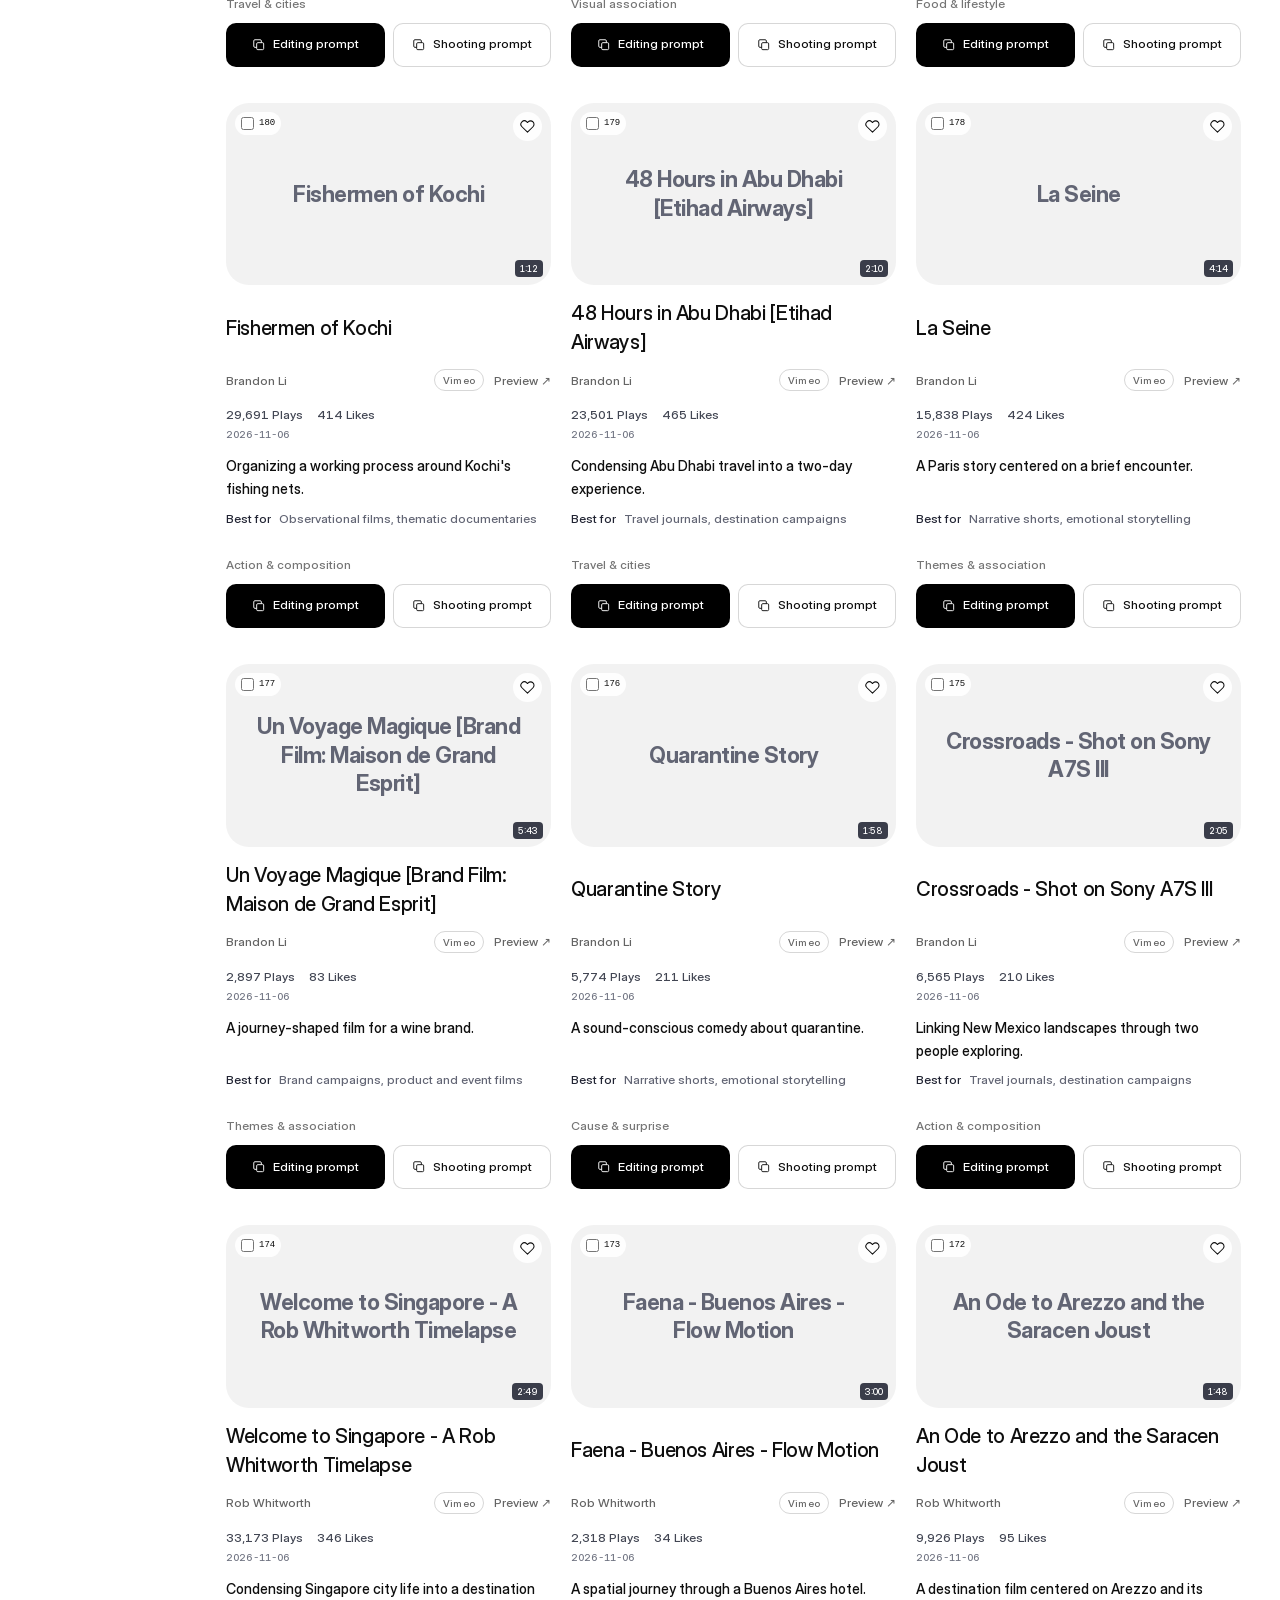
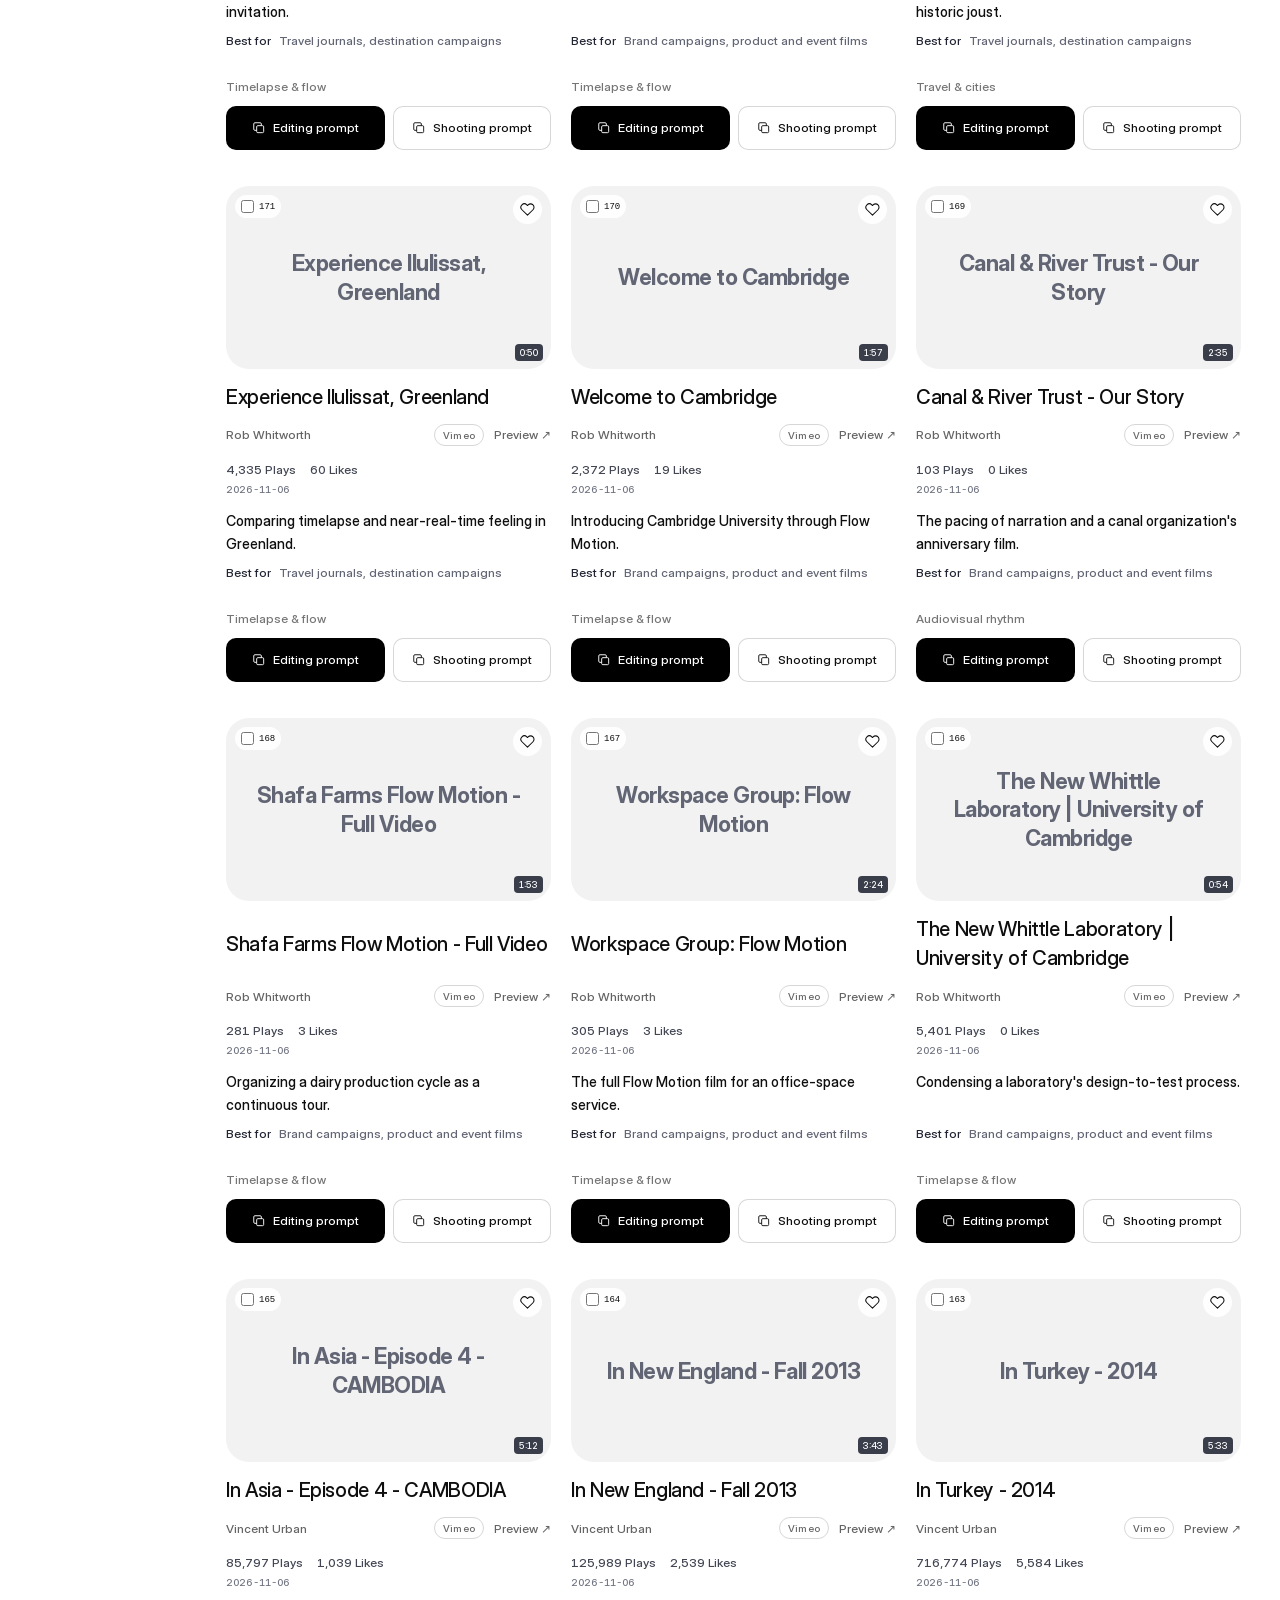
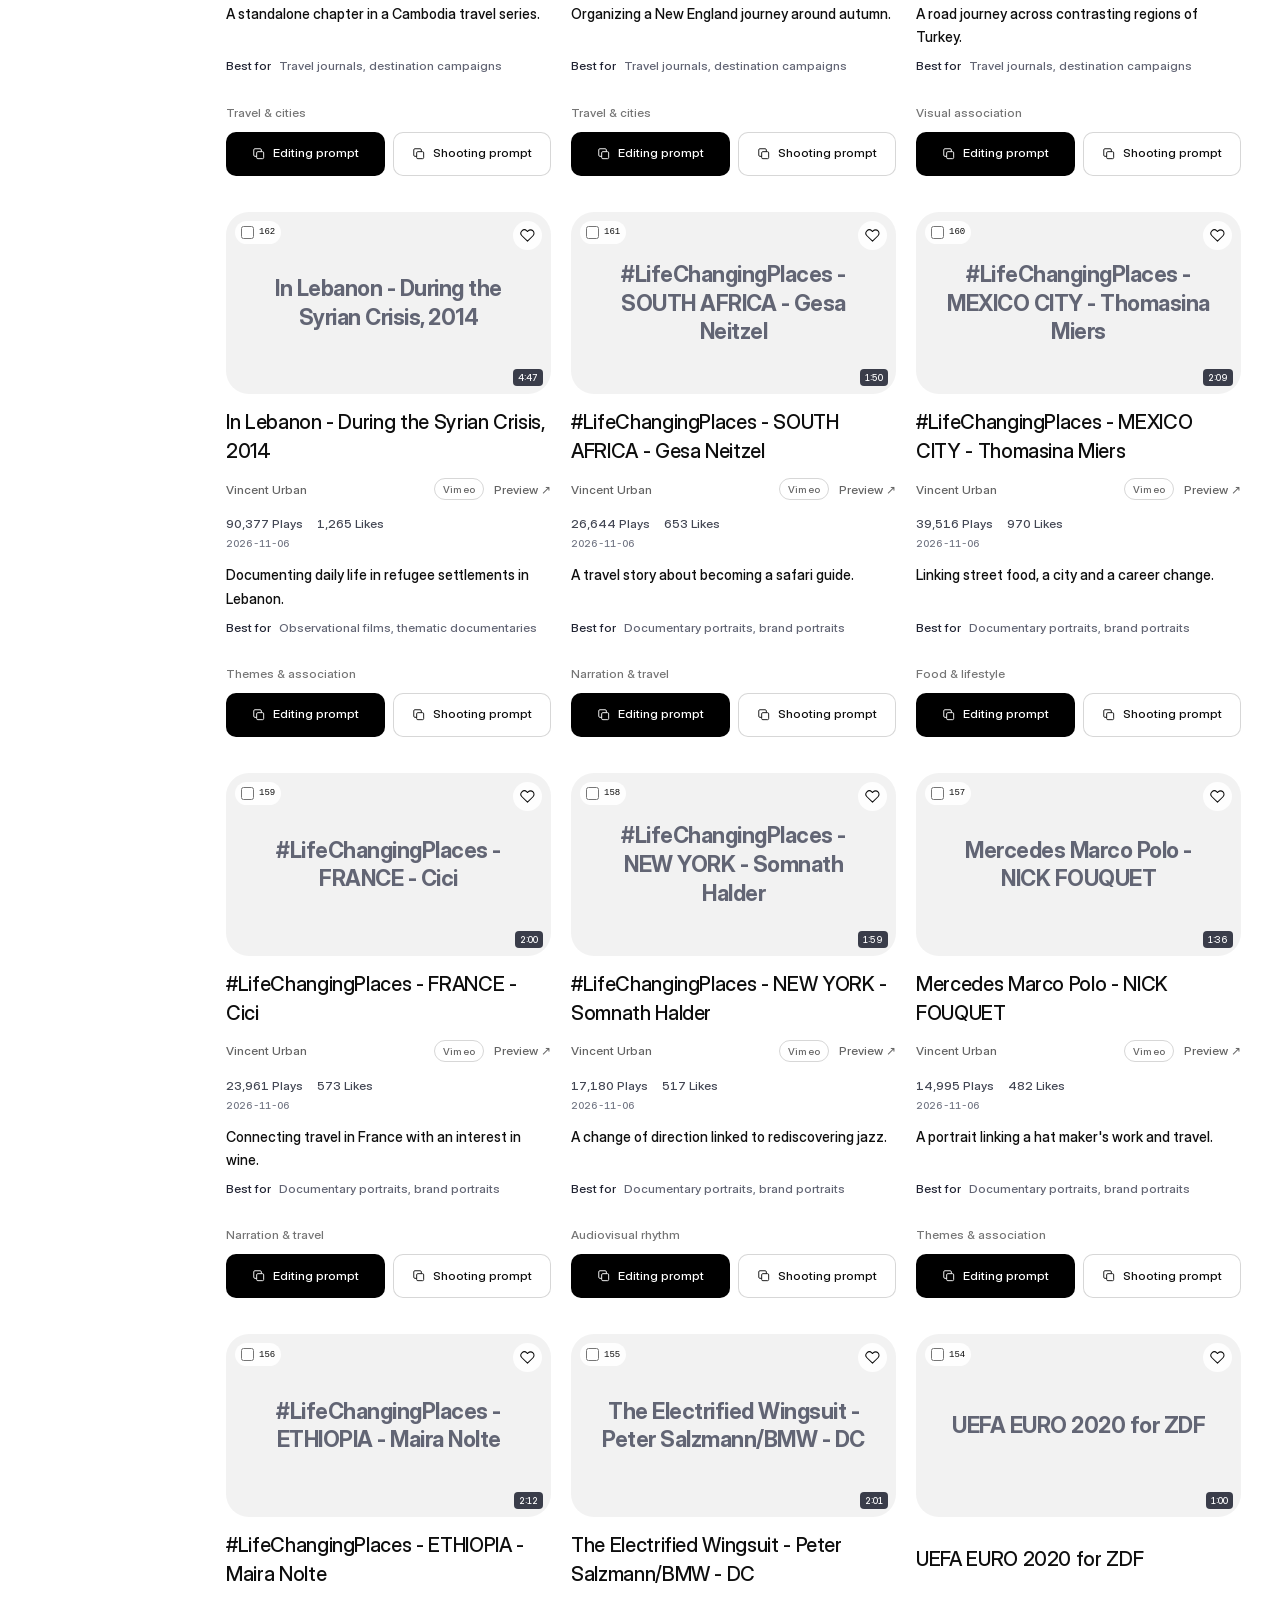
==== commit c140dd18: "Sync public libraries: 3745 references" ====
--- a/editing.html
+++ b/editing.html
@@ -1,16 +1,16 @@
 <!doctype html>
 <html lang="en">
-<head><script src="./locales.js?v=43973c6096ec44dc" defer></script><script src="./browser-state.js?v=70b8c494535d9408" defer></script><script src="./i18n.js?v=cd2de2ad8abdabf1" defer></script>
+<head><script src="./locales.js?v=43973c6096ec44dc" defer></script><script src="./browser-state.js?v=73aa10d0d713e69f" defer></script><script src="./i18n.js?v=cd2de2ad8abdabf1" defer></script>
   <meta charset="UTF-8"><meta name="viewport" content="width=device-width,initial-scale=1">
   <meta name="referrer" content="no-referrer"><meta name="color-scheme" content="light"><meta name="theme-color" content="#f7f7fb">
   <meta http-equiv="Content-Security-Policy" content="default-src 'self'; script-src 'self'; style-src 'self'; font-src 'self'; img-src 'self' https://cdn.dribbble.com https://d2ol7oe51mr4n9.cloudfront.net https://d8j0ntlcm91z4.cloudfront.net https://i.vimeocdn.com https://i.ytimg.com https://i1.hdslb.com https://image.mux.com https://images.higgs.ai https://img.youtube.com https://motionsites.ai https://pbs.twimg.com https://pub-86dc5b5484314368ac5436a674b0d919.r2.dev https://raw.githubusercontent.com https://y4pdgnepgswqffpt.public.blob.vercel-storage.com; media-src https://ccmixter.org https://cdn.dribbble.com https://cdn.rive.cool https://d8j0ntlcm91z4.cloudfront.net https://demos.digitalsamba.com https://github.com https://images.higgs.ai https://incompetech.com https://pub-60e30bed45514f03933d3900731bea31.r2.dev https://pub-86dc5b5484314368ac5436a674b0d919.r2.dev https://raw.githubusercontent.com https://release-assets.githubusercontent.com https://stream.mux.com https://video.twimg.com; frame-src https://player.vimeo.com https://www.youtube-nocookie.com https://player.mux.com https://player.bilibili.com; connect-src 'self'; base-uri 'none'; form-action 'none'; object-src 'none'"><title>剪辑灵感库 · Motion Shelf</title><link rel="icon" href="./icon.svg" type="image/svg+xml">
-  <link rel="stylesheet" href="./ui.css?v=b8b2658d81dc4cd5"><link rel="stylesheet" href="./music.css?v=dc705110fbd1ebb5"><link rel="stylesheet" href="./editing.css?v=ce43395854d73dc2"><script src="./editing.js?v=1be674243980a954" defer></script><link rel="stylesheet" href="./reference-prompts.css?v=ce0c3dfcb9e8ca28"><script src="./reference-prompts.js?v=5328efbcf64f8b70" defer></script><script src="./app.js?v=32955774dfa20afa" defer></script>
-<script src="./navigation.js?v=36edf099a6b35721" defer></script></head>
+  <link rel="stylesheet" href="./ui.css?v=b8b2658d81dc4cd5"><link rel="stylesheet" href="./music.css?v=dc705110fbd1ebb5"><link rel="stylesheet" href="./editing.css?v=ce43395854d73dc2"><script src="./editing.js?v=1be674243980a954" defer></script><link rel="stylesheet" href="./reference-prompts.css?v=ce0c3dfcb9e8ca28"><script src="./reference-prompts.js?v=04cb6a333560f99a" defer></script><script src="./app.js?v=32955774dfa20afa" defer></script>
+<script src="./navigation.js?v=d17faab9ecc30a64" defer></script></head>
 <body class="editing-page reference-library-page">
   <a href="#main" class="skip-link">跳到作品</a>
   <aside class="sidebar" aria-label="作品导航">
     <a class="brand" href="./" aria-label="动效灵感库首页"><img src="./icon.svg" width="35" height="35" alt=""><span>灵感库<small>MOTION SHELF</small></span></a>
-    <nav class="library-switch" aria-label="切换灵感库"><a href="./">动效灵感库</a><a href="./editing.html" class="active" aria-current="page">剪辑灵感库</a><a href="./scripts.html">脚本灵感库</a><a href="./reviews.html">评测脚本库</a><a href="./music.html">音乐灵感库</a><a href="./websites.html">网页灵感</a></nav><a class="public-contact" href="mailto:xiongchris12@gmail.com"><span>交流联系 ↗</span><small>xiongchris12@gmail.com</small></a>
+    <nav class="library-switch" aria-label="切换灵感库"><a href="./">动效灵感库</a><a href="./editing.html" class="active" aria-current="page">剪辑灵感库</a><a href="./scripts.html">脚本灵感库</a><a href="./music.html">音乐灵感库</a><a href="./websites.html">网页灵感</a></nav><a class="public-contact" href="mailto:xiongchris12@gmail.com"><span>交流联系 ↗</span><small>xiongchris12@gmail.com</small></a>
     <nav class="collection-nav" aria-label="作品集合">
       <button type="button" class="nav-item active" data-scope="all"><span data-icon="grid"></span><span>全部作品</span><b id="all-count">—</b></button>
       <button type="button" class="nav-item" data-scope="favorites"><span data-icon="heart"></span><span>我的收藏</span><b id="favorites-count">0</b></button>
